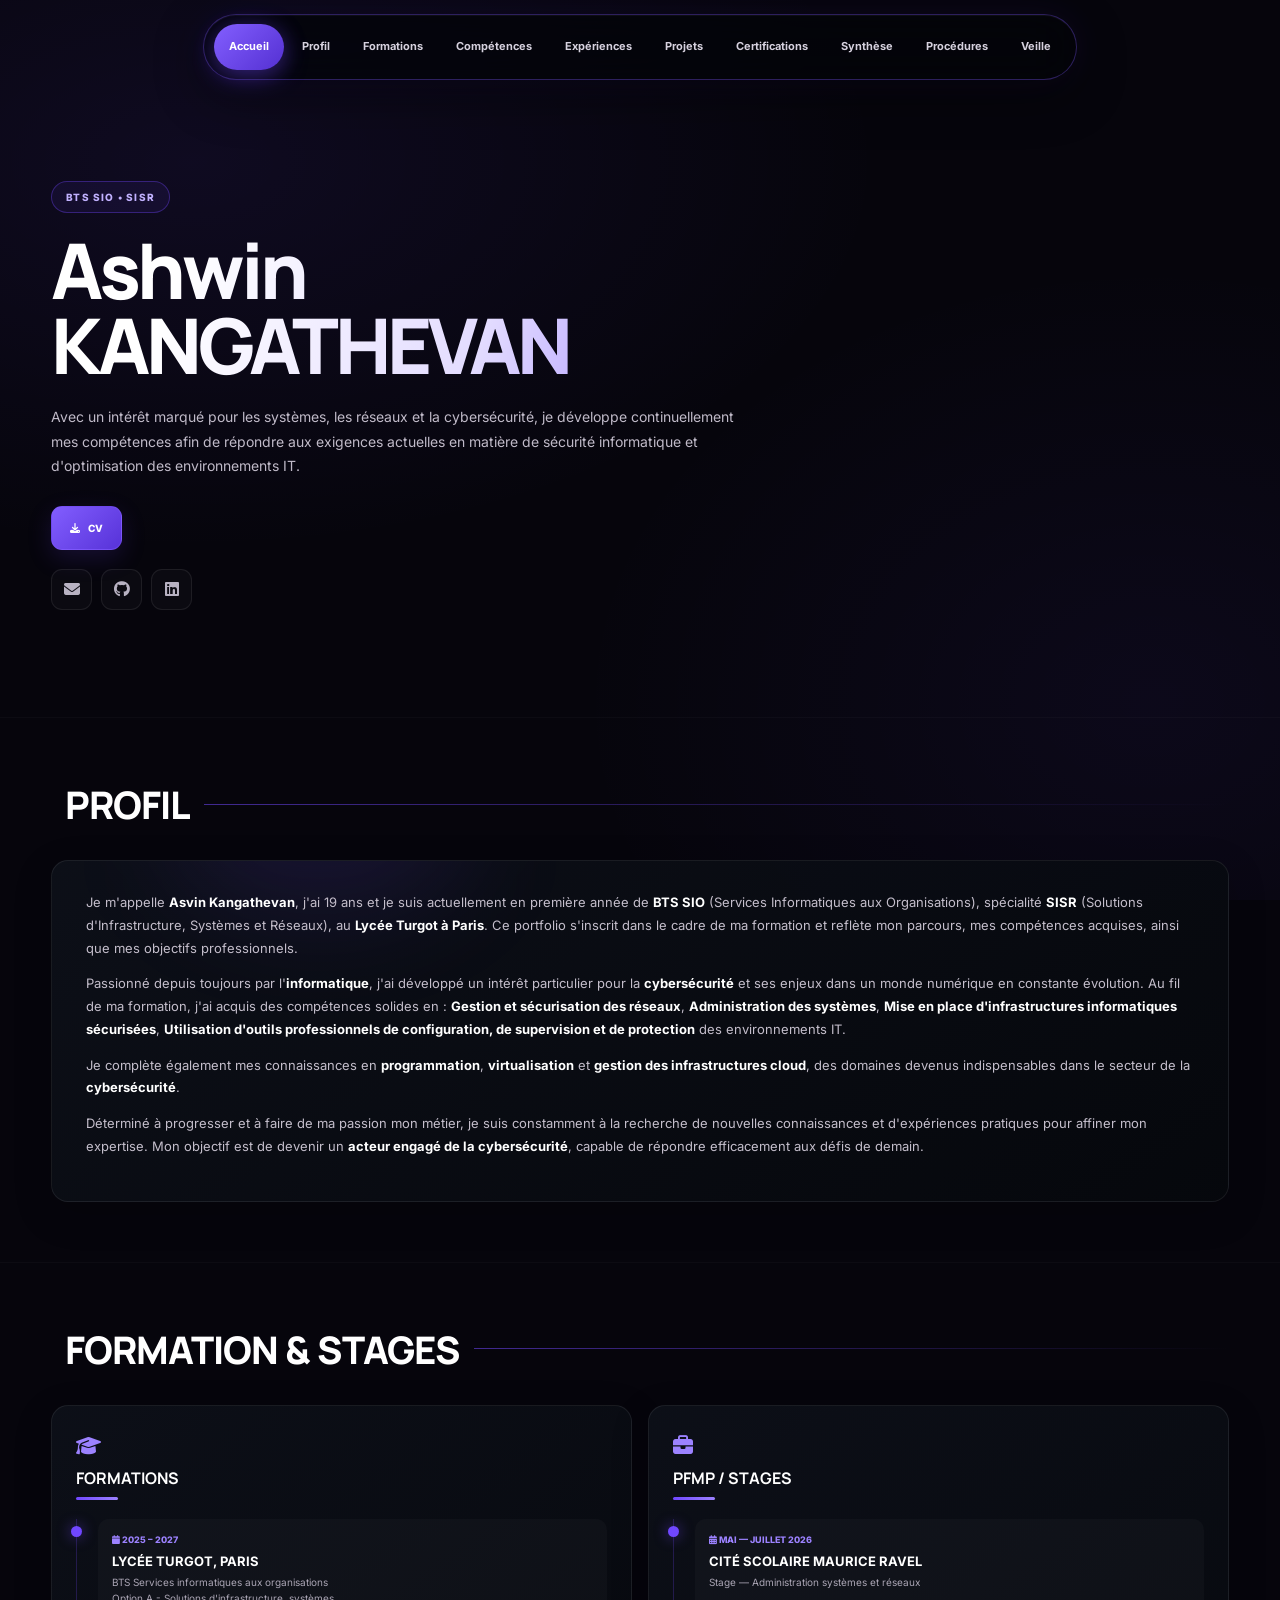
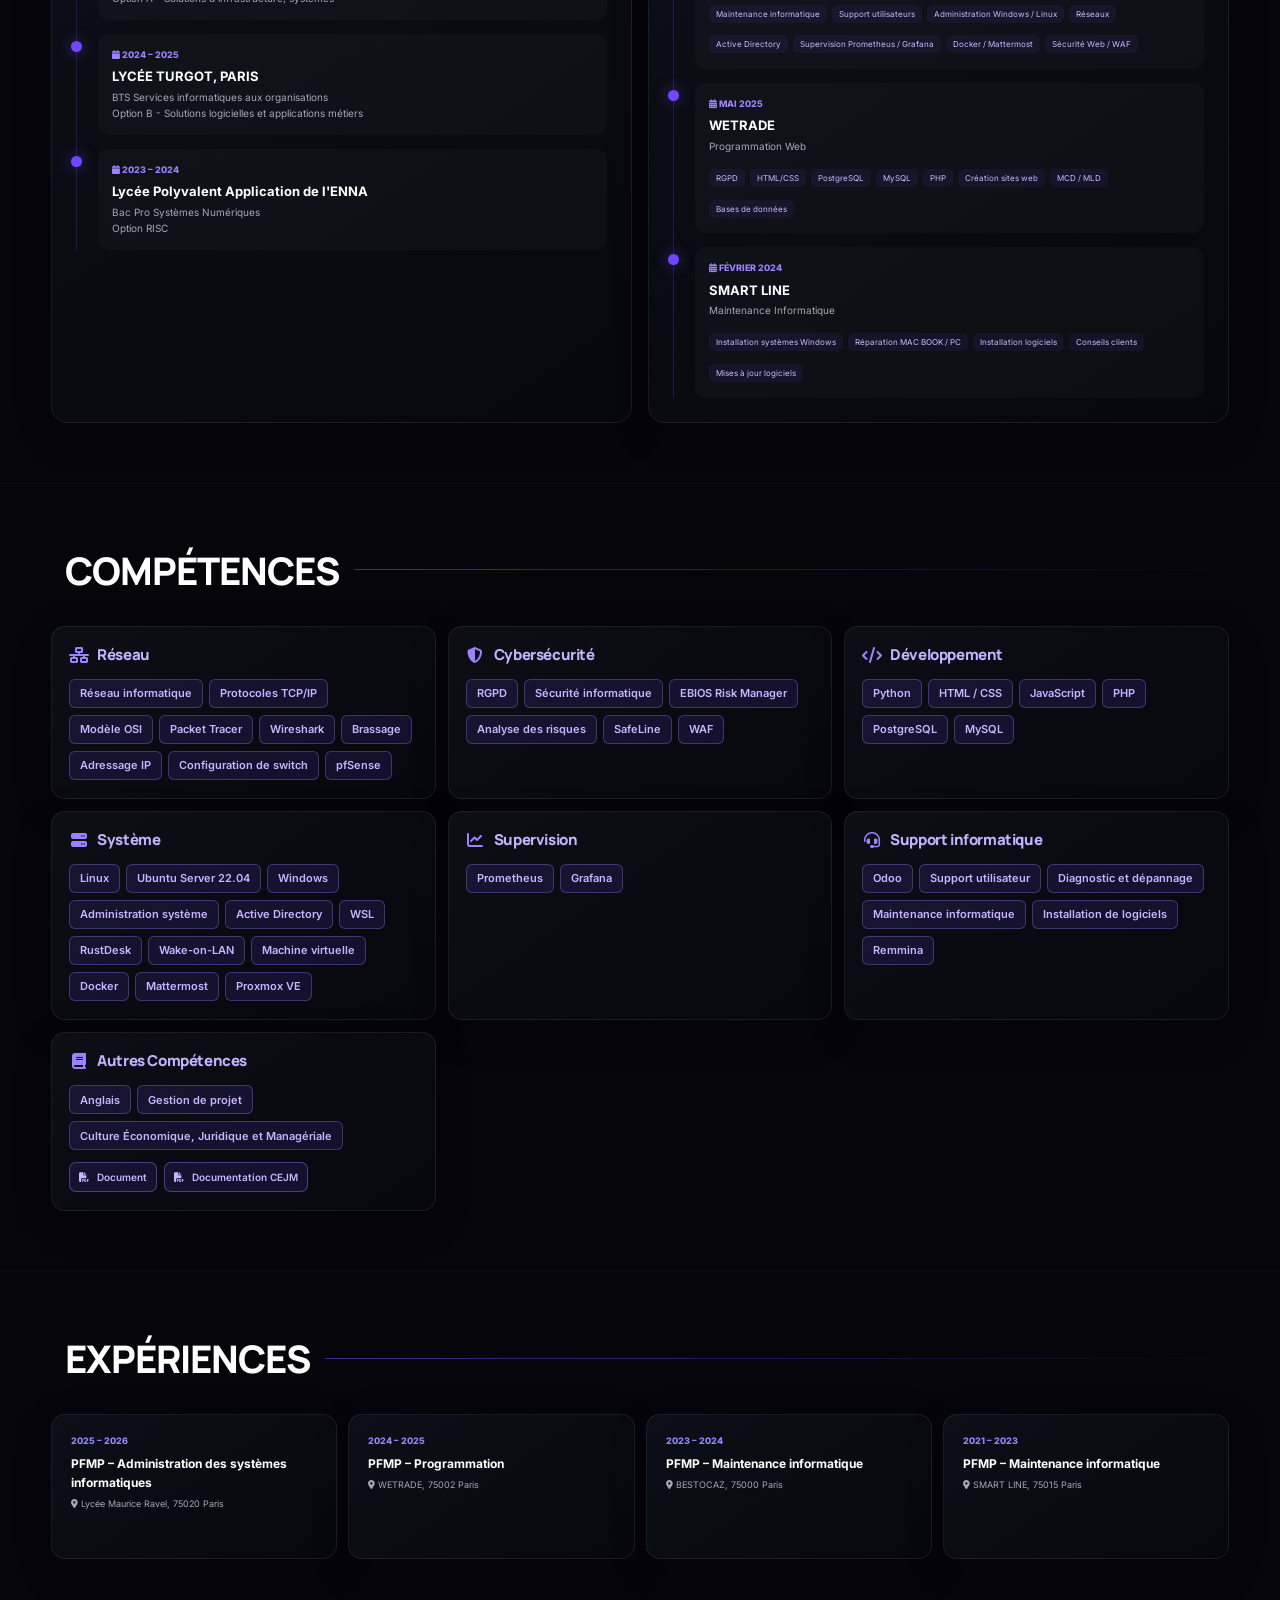
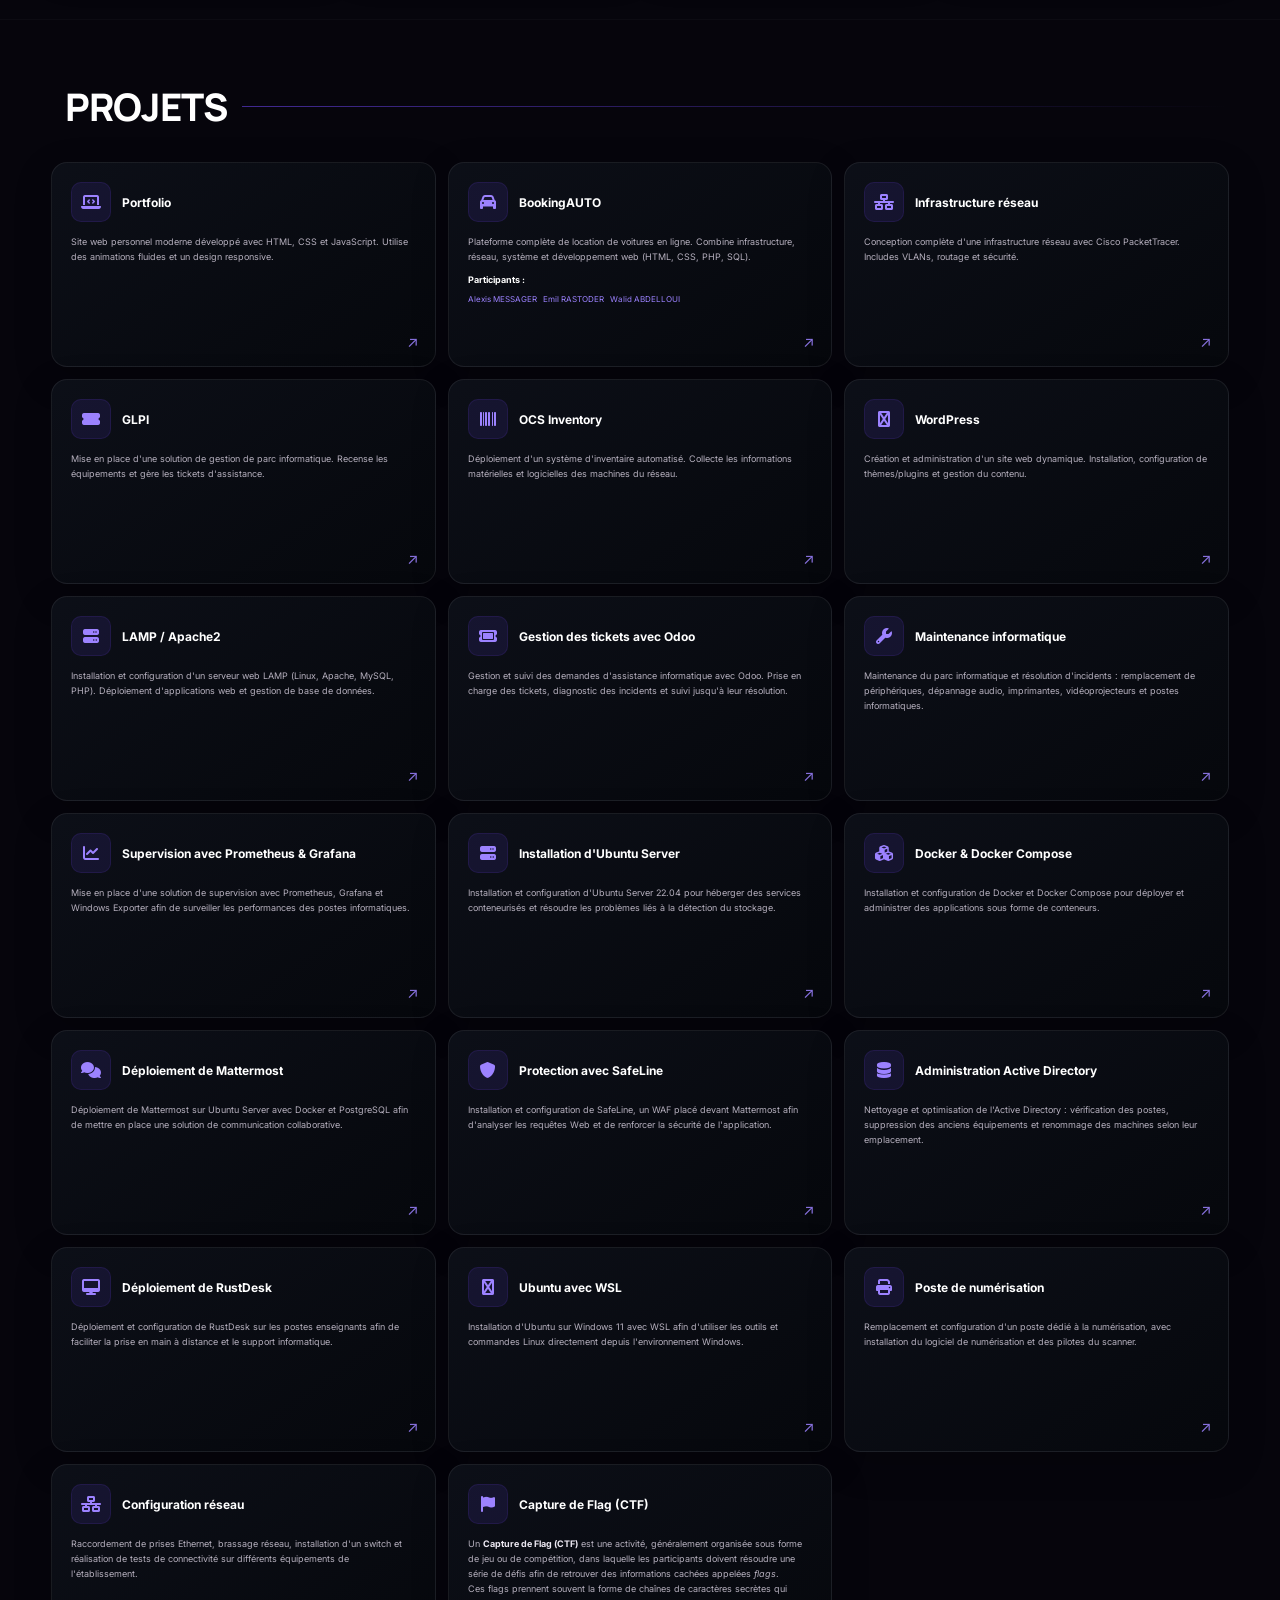
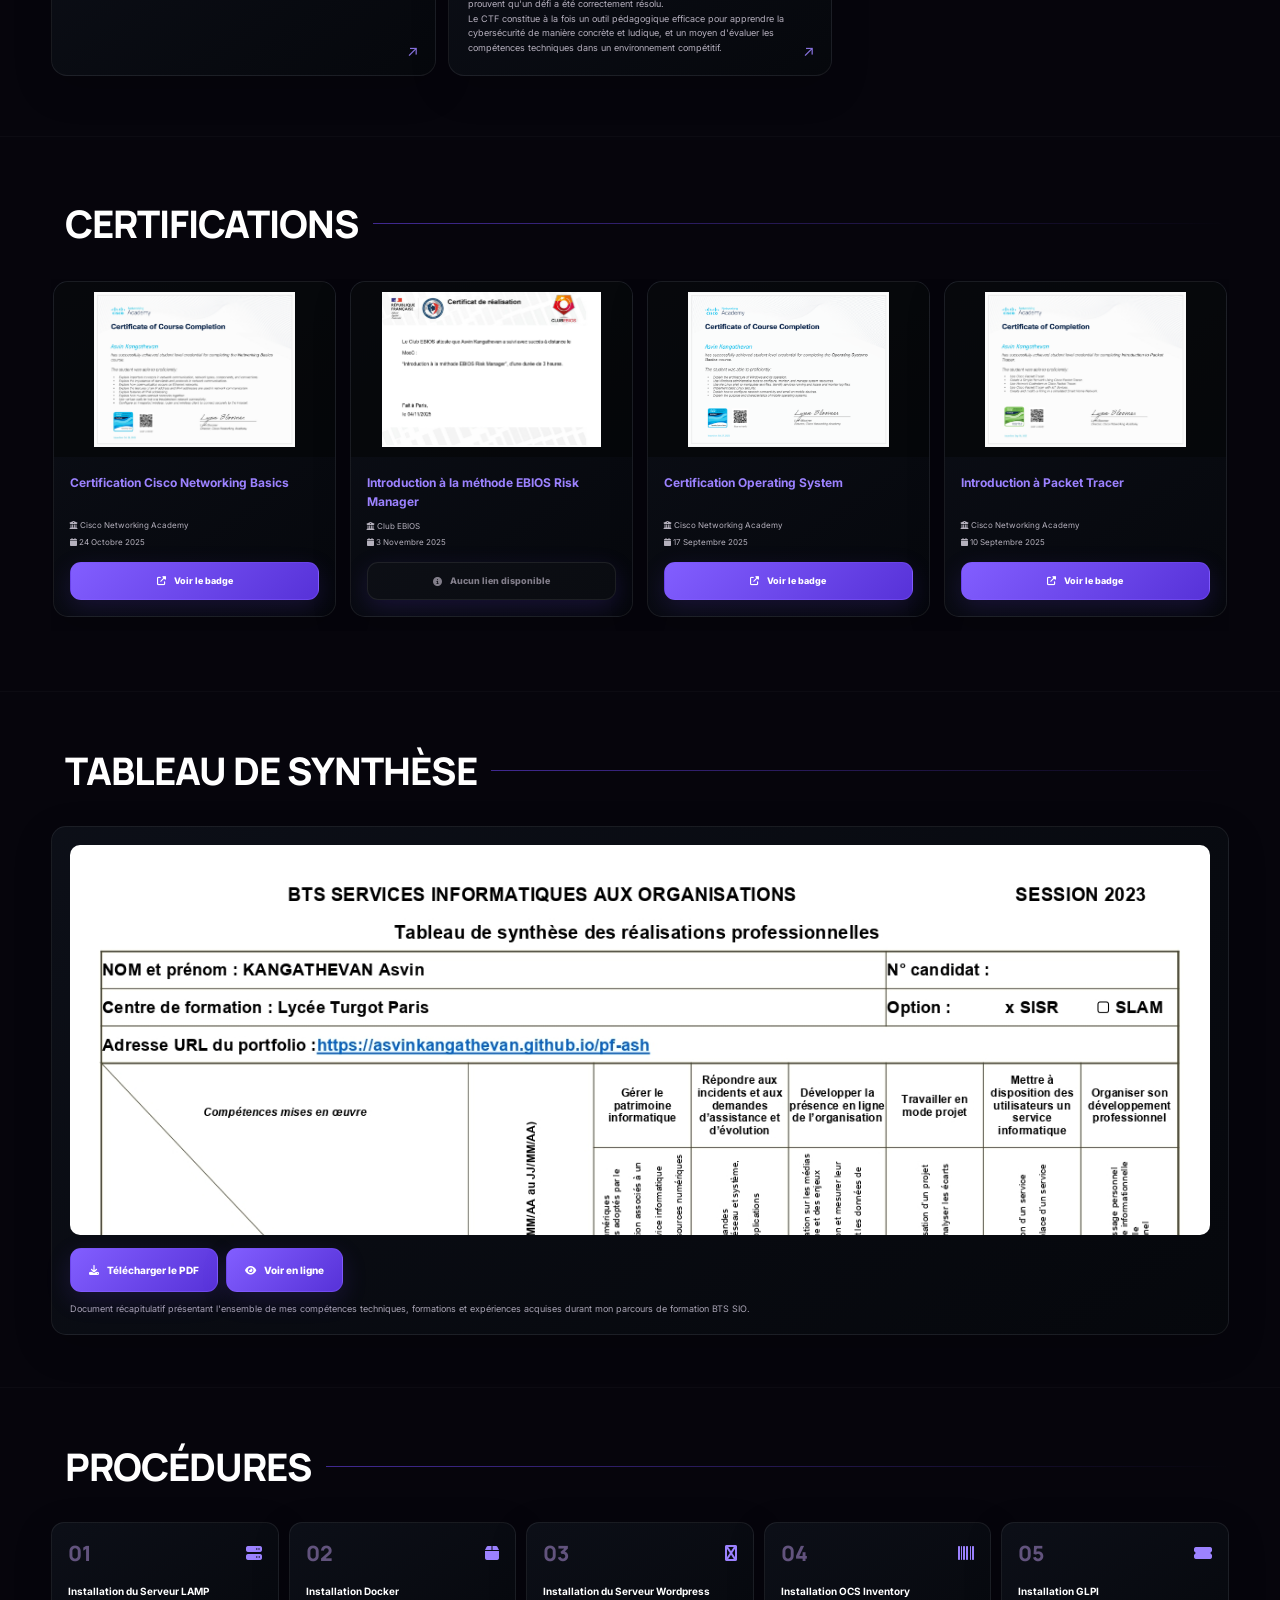
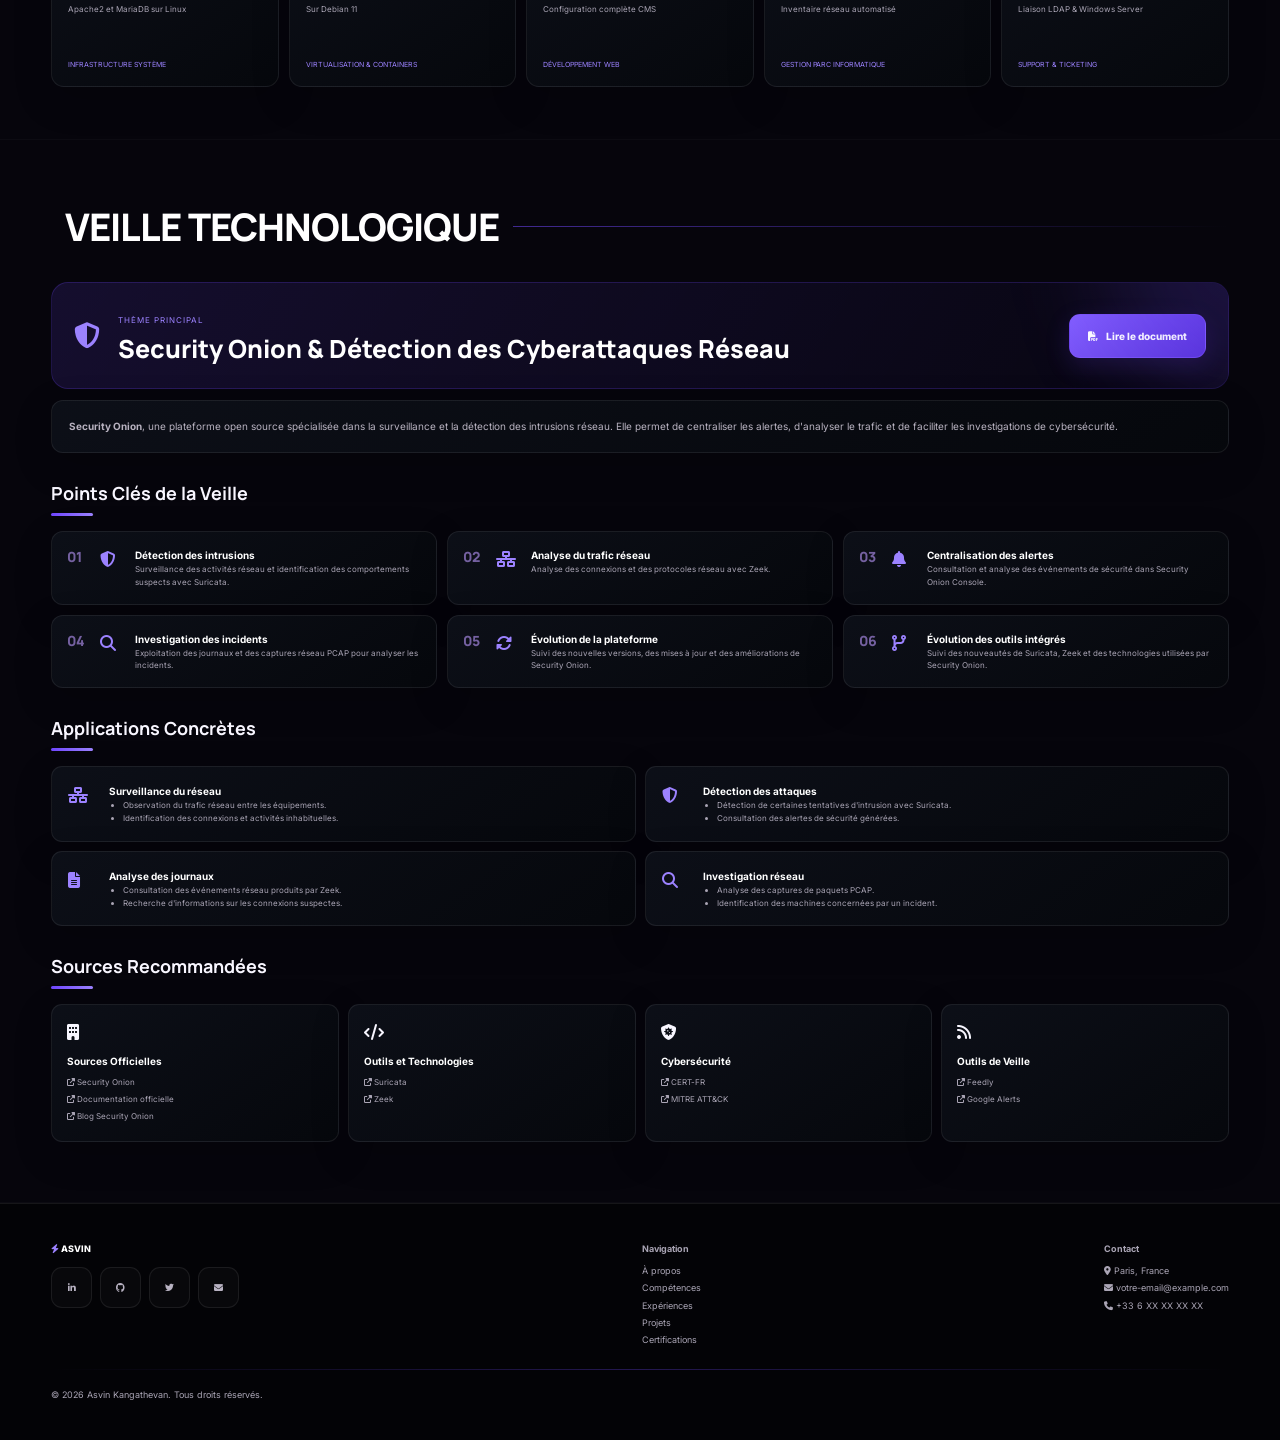
==== index.html @ 8ed003a8 "Add files via upload" ====
<!DOCTYPE html>
<html lang="fr">
<head>
<meta charset="utf-8"/>
<meta content="IE=edge" http-equiv="X-UA-Compatible"/>
<meta content="width=device-width, initial-scale=1.0" name="viewport"/>
<title>Asvin KANGATHEVAN</title>
<link href="image/3d-ball-blue-free-png.png" rel="icon"/>
<link href="css/styless.css" rel="stylesheet"/>
<link class="stylesheet" href="https://cdnjs.cloudflare.com/ajax/libs/font-awesome/6.4.0/css/all.min.css" rel="stylesheet"/>
</head>
<body>
<header class="header-area">
<div class="header">
<nav class="navbar-modern">
<ul class="navbar-list">
<li><a class="nav-link active" href="#home">Accueil</a></li>
<li><a class="nav-link" href="#about">Profil</a></li>
<li><a class="nav-link" href="#education">Formations</a></li>
<li><a class="nav-link" href="#competences">Compétences</a></li>
<li><a class="nav-link" href="#experiences">Expériences</a></li>
<li><a class="nav-link" href="#pro">Projets</a></li>
<li><a class="nav-link" href="#certi">Certifications</a></li>
<li><a class="nav-link" href="#tb">Synthèse</a></li>
<li><a class="nav-link" href="#procedure">Procédures</a></li>
<li><a class="nav-link" href="#veille">Veille</a></li>
</ul>
</nav>
<div class="menu_icon mobile-menu">
<i class="fa fa-bars"></i>
</div>
</div>
</header>
<!-- SECTION HERO -->
<section class="hero-section" id="home">
<div class="container">
<div class="hero-content">
<div class="profile-text">
<h1>Ashwin KANGATHEVAN</h1>
<p>

                        Avec un intérêt marqué pour les systèmes, les réseaux et la cybersécurité, 

                        je développe continuellement mes compétences afin de répondre aux exigences 

                        actuelles en matière de sécurité informatique et d'optimisation des environnements IT.

                    </p>
<div class="btn-group">
<a class="btn active" href="cv/AK-CV26.pdf">
<i class="fa-solid fa-download"></i> CV

                        </a>
</div>
<div class="social">
<a href="mailto:asvinkangathevan@gmail.com">
<i class="fa fa-envelope"></i>
</a>
<a href="https://asvinkangathevan.github.io">
<i class="fa-brands fa-github"></i>
</a>
<a href="#">
<i class="fa-brands fa-linkedin"></i>
</a>
</div>
</div>
</div>
</div>
</section>
<!-------------------------- About Section -------------------------->
<section class="about-area" id="about">
<div class="container">
<div class="section-title">
<h2>PROFIL</h2>
<div class="title-line"></div>
</div>
<div class="about-content">
<!-- Présentation -->
<p>

    Je m'appelle <strong>Asvin Kangathevan</strong>, j'ai 19 ans et je suis actuellement 

    en première année de <strong>BTS SIO</strong> (Services Informatiques aux Organisations), 

    spécialité <strong>SISR</strong> (Solutions d'Infrastructure, Systèmes et Réseaux), 

    au <strong>Lycée Turgot à Paris</strong>. Ce portfolio s'inscrit dans le cadre de ma formation 

    et reflète mon parcours, mes compétences acquises, ainsi que mes objectifs professionnels.

</p>
<p>

    Passionné depuis toujours par l'<strong>informatique</strong>, j'ai développé un intérêt 

    particulier pour la <strong>cybersécurité</strong> et ses enjeux dans un monde numérique 

    en constante évolution. Au fil de ma formation, j'ai acquis des compétences solides en : 

    <strong>Gestion et sécurisation des réseaux</strong>, <strong>Administration des systèmes</strong>, 

    <strong>Mise en place d'infrastructures informatiques sécurisées</strong>, 

    <strong>Utilisation d'outils professionnels de configuration, de supervision et de protection</strong> 

    des environnements IT.

</p>
<p>

    Je complète également mes connaissances en <strong>programmation</strong>, 

    <strong>virtualisation</strong> et <strong>gestion des infrastructures cloud</strong>, 

    des domaines devenus indispensables dans le secteur de la <strong>cybersécurité</strong>.

</p>
<p>

    Déterminé à progresser et à faire de ma passion mon métier, je suis constamment 

    à la recherche de nouvelles connaissances et d'expériences pratiques pour affiner mon expertise. 

    Mon objectif est de devenir un <strong>acteur engagé de la cybersécurité</strong>, 

    capable de répondre efficacement aux défis de demain.

</p>
</div>
</div>
</section>
<!-------------- Education & Internship -------------->
<section class="education-content" id="education">
<div class="container">
<div class="section-title">
<h2>FORMATION &amp; STAGES</h2>
<div class="title-line"></div>
</div>
<div class="education-grid">
<div class="education-column animate-on-scroll">
<div class="column-header">
<div class="column-icon"><i class="fa fa-graduation-cap"></i></div>
<h3 class="column-title">FORMATIONS</h3>
<div class="column-line"></div>
</div>
<div class="timeline-vertical">
<!-- Formation 1 -->
<div class="timeline-entry">
<div class="entry-marker"></div>
<div class="entry-content">
<div class="year-badge"><i class="fa fa-calendar"></i> 2025 – 2027</div>
<h4 class="school-name">LYCÉE TURGOT, PARIS</h4>
<p class="degree-name">BTS Services informatiques aux organisations<br/>Option A - Solutions d'infrastructure, systèmes</p>
</div>
</div>
<!-- Formation 2 -->
<div class="timeline-entry">
<div class="entry-marker"></div>
<div class="entry-content">
<div class="year-badge"><i class="fa fa-calendar"></i> 2024 – 2025</div>
<h4 class="school-name">LYCÉE TURGOT, PARIS</h4>
<p class="degree-name">BTS Services informatiques aux organisations<br/>Option B - Solutions logicielles et applications métiers</p>
</div>
</div>
<!-- Formation 3 -->
<div class="timeline-entry">
<div class="entry-marker"></div>
<div class="entry-content">
<div class="year-badge"><i class="fa fa-calendar"></i> 2023 – 2024</div>
<h4 class="school-name">Lycée Polyvalent Application de l'ENNA</h4>
<p class="degree-name">Bac Pro Systèmes Numériques<br/>Option RISC</p>
</div>
</div>
</div>
</div>
<!-- COLONNE DROITE : PFMP -->
<div class="education-column animate-on-scroll">
<div class="column-header">
<div class="column-icon"><i class="fa fa-briefcase"></i></div>
<h3 class="column-title">PFMP / STAGES</h3>
<div class="column-line"></div>
</div>
<div class="timeline-vertical">
<div class="timeline-entry">
<div class="entry-marker"></div>
<div class="entry-content">
<div class="year-badge">
<i class="fa fa-calendar-alt"></i> MAI — JUILLET 2026

        </div>
<h4 class="school-name">CITÉ SCOLAIRE MAURICE RAVEL</h4>
<p class="degree-name">Stage — Administration systèmes et réseaux</p>
<ul class="skills-tags">
<li><span>Maintenance informatique</span></li>
<li><span>Support utilisateurs</span></li>
<li><span>Administration Windows / Linux</span></li>
<li><span>Réseaux</span></li>
<li><span>Active Directory</span></li>
<li><span>Supervision Prometheus / Grafana</span></li>
<li><span>Docker / Mattermost</span></li>
<li><span>Sécurité Web / WAF</span></li>
</ul>
</div>
</div>
<!-- Stage 1 -->
<div class="timeline-entry">
<div class="entry-marker"></div>
<div class="entry-content">
<div class="year-badge"><i class="fa fa-calendar-alt"></i> MAI 2025</div>
<h4 class="school-name">WETRADE</h4>
<p class="degree-name">Programmation Web</p>
<ul class="skills-tags">
<li><span>RGPD</span></li>
<li><span>HTML/CSS</span></li>
<li><span>PostgreSQL</span></li>
<li><span>MySQL</span></li>
<li><span>PHP</span></li>
<li><span>Création sites web</span></li>
<li><span>MCD / MLD</span></li>
<li><span>Bases de données</span></li>
</ul>
</div>
</div>
<!-- Stage 2 -->
<div class="timeline-entry">
<div class="entry-marker"></div>
<div class="entry-content">
<div class="year-badge"><i class="fa fa-calendar-alt"></i> FÉVRIER 2024</div>
<h4 class="school-name">SMART LINE</h4>
<p class="degree-name">Maintenance Informatique</p>
<ul class="skills-tags">
<li><span>Installation systèmes Windows</span></li>
<li><span>Réparation MAC BOOK / PC</span></li>
<li><span>Installation logiciels</span></li>
<li><span>Conseils clients</span></li>
<li><span>Mises à jour logiciels</span></li>
</ul>
</div>
</div>
</div>
</div>
</div>
</div>
</section>
<!-------------------------- Compétences Section -------------------------->
<section class="competences-area" id="competences"><div class="container"><div class="section-title"><h2>COMPÉTENCES</h2><div class="title-line"></div></div><div class="competences-grid"><article class="competence-card"><h3 class="competence-card-title"><i aria-hidden="true" class="fa fa-network-wired"></i> Réseau</h3><div class="competence-tags"><span class="competence-tag">Réseau informatique</span><span class="competence-tag">Protocoles TCP/IP</span><span class="competence-tag">Modèle OSI</span><span class="competence-tag">Packet Tracer</span><span class="competence-tag">Wireshark</span><span class="competence-tag">Brassage</span><span class="competence-tag">Adressage IP</span><span class="competence-tag">Configuration de switch</span><span class="competence-tag">pfSense</span></div></article><article class="competence-card"><h3 class="competence-card-title"><i aria-hidden="true" class="fa fa-shield-alt"></i> Cybersécurité</h3><div class="competence-tags"><span class="competence-tag">RGPD</span><span class="competence-tag">Sécurité informatique</span><span class="competence-tag">EBIOS Risk Manager</span><span class="competence-tag">Analyse des risques</span><span class="competence-tag">SafeLine</span><span class="competence-tag">WAF</span></div></article><article class="competence-card"><h3 class="competence-card-title"><i aria-hidden="true" class="fa fa-code"></i> Développement</h3><div class="competence-tags"><span class="competence-tag">Python</span><span class="competence-tag">HTML / CSS</span><span class="competence-tag">JavaScript</span><span class="competence-tag">PHP</span><span class="competence-tag">PostgreSQL</span><span class="competence-tag">MySQL</span></div></article><article class="competence-card"><h3 class="competence-card-title"><i aria-hidden="true" class="fa fa-server"></i> Système</h3><div class="competence-tags"><span class="competence-tag">Linux</span><span class="competence-tag">Ubuntu Server 22.04</span><span class="competence-tag">Windows</span><span class="competence-tag">Administration système</span><span class="competence-tag">Active Directory</span><span class="competence-tag">WSL</span><span class="competence-tag">RustDesk</span><span class="competence-tag">Wake-on-LAN</span><span class="competence-tag">Machine virtuelle</span><span class="competence-tag">Docker</span><span class="competence-tag">Mattermost</span><span class="competence-tag">Proxmox VE</span></div></article><article class="competence-card"><h3 class="competence-card-title"><i aria-hidden="true" class="fa fa-chart-line"></i> Supervision</h3><div class="competence-tags"><span class="competence-tag">Prometheus</span><span class="competence-tag">Grafana</span></div></article><article class="competence-card"><h3 class="competence-card-title"><i aria-hidden="true" class="fa fa-headset"></i> Support informatique</h3><div class="competence-tags"><span class="competence-tag">Odoo</span><span class="competence-tag">Support utilisateur</span><span class="competence-tag">Diagnostic et dépannage</span><span class="competence-tag">Maintenance informatique</span><span class="competence-tag">Installation de logiciels</span><span class="competence-tag">Remmina</span></div></article><article class="competence-card"><h3 class="competence-card-title"><i aria-hidden="true" class="fa fa-book"></i> Autres Compétences</h3><div class="competence-tags"><span class="competence-tag">Anglais</span><span class="competence-tag">Gestion de projet</span><span class="competence-tag">Culture Économique, Juridique et Managériale</span></div><div class="competence-documents"><a class="competence-doc-link" href="tds/CDC V1.pdf" rel="noopener noreferrer" target="_blank"><i aria-hidden="true" class="fa-solid fa-file-pdf"></i> Document</a><a class="competence-doc-link" href="tds/Design sans titre.pdf.pdf" rel="noopener noreferrer" target="_blank"><i aria-hidden="true" class="fa-solid fa-file-pdf"></i> Documentation CEJM</a></div></article></div></div></section>
<!-------------------------- Expériences Section -------------------------->
<section class="experiences-area" id="experiences">
<div class="container">
<div class="section-title">
<h2>EXPÉRIENCES</h2>
<div class="title-line"></div>
</div>
<div class="timeline-wrapper">
<!-- Expérience 1 -->
<div class="timeline-entry animate-on-scroll">
<div class="timeline-dot">
<i class="fa fa-desktop"></i>
</div>
<div class="timeline-card">
<div class="timeline-year">2025 – 2026</div>
<h3 class="timeline-role">PFMP – Administration des systèmes informatiques</h3>
<p class="timeline-place"><i class="fa fa-map-marker-alt"></i> Lycée Maurice Ravel, 75020 Paris</p>
</div>
</div>
<!-- Expérience 2 -->
<div class="timeline-entry animate-on-scroll">
<div class="timeline-dot">
<i class="fa fa-code"></i>
</div>
<div class="timeline-card">
<div class="timeline-year">2024 – 2025</div>
<h3 class="timeline-role">PFMP – Programmation</h3>
<p class="timeline-place"><i class="fa fa-map-marker-alt"></i> WETRADE, 75002 Paris</p>
</div>
</div>
<!-- Expérience 3 -->
<div class="timeline-entry animate-on-scroll">
<div class="timeline-dot">
<i class="fa fa-wrench"></i>
</div>
<div class="timeline-card">
<div class="timeline-year">2023 – 2024</div>
<h3 class="timeline-role">PFMP – Maintenance informatique</h3>
<p class="timeline-place"><i class="fa fa-map-marker-alt"></i> BESTOCAZ, 75000 Paris</p>
</div>
</div>
<!-- Expérience 4 -->
<div class="timeline-entry animate-on-scroll">
<div class="timeline-dot">
<i class="fa fa-tools"></i>
</div>
<div class="timeline-card">
<div class="timeline-year">2021 – 2023</div>
<h3 class="timeline-role">PFMP – Maintenance informatique</h3>
<p class="timeline-place"><i class="fa fa-map-marker-alt"></i> SMART LINE, 75015 Paris</p>
</div>
</div>
</div>
</div>
</section>
<!-------------------------- Projets Section -------------------------->
<section class="projects-area" id="pro">
<div class="container">
<div class="section-title">
<h2>PROJETS</h2>
<div class="title-line"></div>
</div>
<div class="projects-grid">
<!-- Projet 1 -->
<div class="project-card animate-on-scroll">
<div class="project-header">
<div class="project-icon"><i class="fa fa-laptop-code"></i></div>
<h3>Portfolio</h3>
</div>
<div class="project-description">
<p>Site web personnel moderne développé avec HTML, CSS et JavaScript. Utilise des animations fluides et un design responsive.</p>
</div>
</div>
<!-- Projet 2 -->
<div class="project-card animate-on-scroll">
<div class="project-header">
<div class="project-icon"><i class="fa fa-car"></i></div>
<h3>BookingAUTO</h3>
</div>
<div class="project-description">
<p>Plateforme complète de location de voitures en ligne. Combine infrastructure, réseau, système et développement web (HTML, CSS, PHP, SQL).</p>
<div class="team-section">
<p class="team-label">Participants :</p>
<div class="team-members">
<a class="team-member" href="https://alexis-110.github.io/E-portfolio/">Alexis MESSAGER</a>
<a class="team-member" href="https://emilrastoder.github.io/emilportfolio">Emil RASTODER</a>
<a class="team-member" href="https://comptererroll8-maker.github.io/e-portfolio/">Walid ABDELLOUI</a>
</div>
</div>
</div>
</div>
<!-- Projet 3 -->
<div class="project-card animate-on-scroll">
<div class="project-header">
<div class="project-icon"><i class="fa fa-network-wired"></i></div>
<h3>Infrastructure réseau</h3>
</div>
<div class="project-description">
<p>Conception complète d'une infrastructure réseau avec Cisco PacketTracer. Includes VLANs, routage et sécurité.</p>
</div>
</div>
<!-- Projet 4 -->
<div class="project-card animate-on-scroll">
<div class="project-header">
<div class="project-icon"><i class="fa fa-ticket-alt"></i></div>
<h3>GLPI</h3>
</div>
<div class="project-description">
<p>Mise en place d'une solution de gestion de parc informatique. Recense les équipements et gère les tickets d'assistance.</p>
</div>
</div>
<!-- Projet 5 -->
<div class="project-card animate-on-scroll">
<div class="project-header">
<div class="project-icon"><i class="fa fa-barcode"></i></div>
<h3>OCS Inventory</h3>
</div>
<div class="project-description">
<p>Déploiement d'un système d'inventaire automatisé. Collecte les informations matérielles et logicielles des machines du réseau.</p>
</div>
</div>
<!-- Projet 6 -->
<div class="project-card animate-on-scroll">
<div class="project-header">
<div class="project-icon"><i class="fa fa-wordpress"></i></div>
<h3>WordPress</h3>
</div>
<div class="project-description">
<p>Création et administration d'un site web dynamique. Installation, configuration de thèmes/plugins et gestion du contenu.</p>
</div>
</div>
<!-- Projet 7 -->
<div class="project-card animate-on-scroll">
<div class="project-header">
<div class="project-icon"><i class="fa fa-server"></i></div>
<h3>LAMP / Apache2</h3>
</div>
<div class="project-description">
<p>Installation et configuration d'un serveur web LAMP (Linux, Apache, MySQL, PHP). Déploiement d'applications web et gestion de base de données.</p>
</div>
</div>
<div class="project-card animate-on-scroll">
<div class="project-header">
<div class="project-icon"><i class="fa fa-ticket"></i></div>
<h3>Gestion des tickets avec Odoo</h3>
</div>
<div class="project-description">
<p>Gestion et suivi des demandes d'assistance informatique avec Odoo. Prise en charge des tickets, diagnostic des incidents et suivi jusqu'à leur résolution.</p>
</div>
</div>
<div class="project-card animate-on-scroll">
<div class="project-header">
<div class="project-icon"><i class="fa fa-wrench"></i></div>
<h3>Maintenance informatique</h3>
</div>
<div class="project-description">
<p>Maintenance du parc informatique et résolution d'incidents : remplacement de périphériques, dépannage audio, imprimantes, vidéoprojecteurs et postes informatiques.</p>
</div>
</div>
<div class="project-card animate-on-scroll">
<div class="project-header">
<div class="project-icon"><i class="fa fa-line-chart"></i></div>
<h3>Supervision avec Prometheus &amp; Grafana</h3>
</div>
<div class="project-description">
<p>Mise en place d'une solution de supervision avec Prometheus, Grafana et Windows Exporter afin de surveiller les performances des postes informatiques.</p>
</div>
</div>
<div class="project-card animate-on-scroll">
<div class="project-header">
<div class="project-icon"><i class="fa fa-server"></i></div>
<h3>Installation d'Ubuntu Server</h3>
</div>
<div class="project-description">
<p>Installation et configuration d'Ubuntu Server 22.04 pour héberger des services conteneurisés et résoudre les problèmes liés à la détection du stockage.</p>
</div>
</div>
<div class="project-card animate-on-scroll">
<div class="project-header">
<div class="project-icon"><i class="fa fa-cubes"></i></div>
<h3>Docker &amp; Docker Compose</h3>
</div>
<div class="project-description">
<p>Installation et configuration de Docker et Docker Compose pour déployer et administrer des applications sous forme de conteneurs.</p>
</div>
</div>
<div class="project-card animate-on-scroll">
<div class="project-header">
<div class="project-icon"><i class="fa fa-comments"></i></div>
<h3>Déploiement de Mattermost</h3>
</div>
<div class="project-description">
<p>Déploiement de Mattermost sur Ubuntu Server avec Docker et PostgreSQL afin de mettre en place une solution de communication collaborative.</p>
</div>
</div>
<div class="project-card animate-on-scroll">
<div class="project-header">
<div class="project-icon"><i class="fa fa-shield"></i></div>
<h3>Protection avec SafeLine</h3>
</div>
<div class="project-description">
<p>Installation et configuration de SafeLine, un WAF placé devant Mattermost afin d'analyser les requêtes Web et de renforcer la sécurité de l'application.</p>
</div>
</div>
<div class="project-card animate-on-scroll">
<div class="project-header">
<div class="project-icon"><i class="fa fa-database"></i></div>
<h3>Administration Active Directory</h3>
</div>
<div class="project-description">
<p>Nettoyage et optimisation de l'Active Directory : vérification des postes, suppression des anciens équipements et renommage des machines selon leur emplacement.</p>
</div>
</div>
<div class="project-card animate-on-scroll">
<div class="project-header">
<div class="project-icon"><i class="fa fa-desktop"></i></div>
<h3>Déploiement de RustDesk</h3>
</div>
<div class="project-description">
<p>Déploiement et configuration de RustDesk sur les postes enseignants afin de faciliter la prise en main à distance et le support informatique.</p>
</div>
</div>
<div class="project-card animate-on-scroll">
<div class="project-header">
<div class="project-icon"><i class="fa fa-linux"></i></div>
<h3>Ubuntu avec WSL</h3>
</div>
<div class="project-description">
<p>Installation d'Ubuntu sur Windows 11 avec WSL afin d'utiliser les outils et commandes Linux directement depuis l'environnement Windows.</p>
</div>
</div>
<div class="project-card animate-on-scroll">
<div class="project-header">
<div class="project-icon"><i class="fa fa-print"></i></div>
<h3>Poste de numérisation</h3>
</div>
<div class="project-description">
<p>Remplacement et configuration d'un poste dédié à la numérisation, avec installation du logiciel de numérisation et des pilotes du scanner.</p>
</div>
</div>
<div class="project-card animate-on-scroll">
<div class="project-header">
<div class="project-icon"><i class="fa fa-network-wired"></i></div>
<h3>Configuration réseau</h3>
</div>
<div class="project-description">
<p>Raccordement de prises Ethernet, brassage réseau, installation d'un switch et réalisation de tests de connectivité sur différents équipements de l'établissement.</p>
</div>
</div>
<div class="project-card animate-on-scroll project-wide">
<div class="project-header">
<div class="project-icon"><i class="fa fa-flag"></i></div>
<h3>Capture de Flag (CTF)</h3>
</div>
<div class="project-description">
<p>Un <strong>Capture de Flag (CTF)</strong> est une activité, généralement organisée sous forme de jeu ou de compétition, dans laquelle les participants doivent résoudre une série de défis afin de retrouver des informations cachées appelées <em>flags</em>.</p>
<p>Ces flags prennent souvent la forme de chaînes de caractères secrètes qui prouvent qu'un défi a été correctement résolu.</p>
<p>Le CTF constitue à la fois un outil pédagogique efficace pour apprendre la cybersécurité de manière concrète et ludique, et un moyen d'évaluer les compétences techniques dans un environnement compétitif.</p>
</div>
</div>
</div>
</div>
</section>
<!------------------------------- Certifications -------------------------------->
<section class="certifications-area" id="certi">
<div class="container">
<div class="section-title">
<h2>CERTIFICATIONS</h2>
<div class="title-line"></div>
</div>
<div class="certifications-grid">
<!-- Certification 1 -->
<div class="certification-card animate-on-scroll">
<div class="cert-image-container">
<img alt="Cisco Networking Basics" draggable="false" src="certificat/NetworkingBasics.jpg"/>
</div>
<div class="cert-content">
<h3>Certification Cisco Networking Basics</h3>
<div class="cert-meta">
<span class="cert-org"><i class="fa fa-university"></i> Cisco Networking Academy</span>
<span class="cert-date"><i class="fa fa-calendar"></i> 24 Octobre 2025</span>
</div>
<a class="cert-link" href="https://www.credly.com/badges/2d30e4b7-45bf-40cf-8dcd-52293a2f62a0" target="_blank">
<i class="fa fa-external-link-alt"></i> Voir le badge

                    </a>
</div>
</div>
<!-- Certification 2 -->
<div class="certification-card animate-on-scroll">
<div class="cert-image-container">
<img alt="EBIOS Risk Manager" draggable="false" src="certificat/Certificat ebios.jpg"/>
</div>
<div class="cert-content">
<h3>Introduction à la méthode EBIOS Risk Manager</h3>
<div class="cert-meta">
<span class="cert-org"><i class="fa fa-university"></i> Club EBIOS</span>
<span class="cert-date"><i class="fa fa-calendar"></i> 3 Novembre 2025</span>
</div>
<a class="cert-link disabled" href="#">
<i class="fa fa-info-circle"></i> Aucun lien disponible

                    </a>
</div>
</div>
<!-- Certification 3 -->
<div class="certification-card animate-on-scroll">
<div class="cert-image-container">
<img alt="Operating Systems Basics" draggable="false" src="certificat/OperatingSystemsBasics.png"/>
</div>
<div class="cert-content">
<h3>Certification Operating System</h3>
<div class="cert-meta">
<span class="cert-org"><i class="fa fa-university"></i> Cisco Networking Academy</span>
<span class="cert-date"><i class="fa fa-calendar"></i> 17 Septembre 2025</span>
</div>
<a class="cert-link" href="https://www.credly.com/badges/afa89599-abcc-4779-ade2-730b2243b106" target="_blank">
<i class="fa fa-external-link-alt"></i> Voir le badge

                    </a>
</div>
</div>
<!-- Certification 4 -->
<div class="certification-card animate-on-scroll">
<div class="cert-image-container">
<img alt="Packet Tracer" draggable="false" src="certificat/packettracer.jpg"/>
</div>
<div class="cert-content">
<h3>Introduction à Packet Tracer</h3>
<div class="cert-meta">
<span class="cert-org"><i class="fa fa-university"></i> Cisco Networking Academy</span>
<span class="cert-date"><i class="fa fa-calendar"></i> 10 Septembre 2025</span>
</div>
<a class="cert-link" href="https://www.credly.com/badges/b307c170-36e5-4b93-b40d-b1026be06522" target="_blank">
<i class="fa fa-external-link-alt"></i> Voir le badge

                    </a>
</div>
</div>
</div>
</div>
</section>
<!-------------------------- Tableau de Synthèse -------------------------->
<section class="synthesis-area" id="tb">
<div class="container">
<div class="section-title">
<h2>TABLEAU DE SYNTHÈSE</h2>
<div class="title-line"></div>
</div>
<div class="synthesis-wrapper animate-on-scroll">
<!-- Cadre principal -->
<div class="synthesis-frame">
<div class="synthesis-image-container">
<img alt="Tableau de synthèse" draggable="false" src="tds/Tableau de synthèse 2026 ff_page-0001.jpg"/>
<div class="synthesis-overlay"></div>
</div>
<!-- Badge de téléchargement -->
<div class="synthesis-actions">
<a class="synthesis-download-btn" download="" href="tds/Tableau de synthèse 2026 f.pdf">
<i class="fa fa-download"></i>
<span>Télécharger le PDF</span>
</a>
<a class="synthesis-view-btn" href="tds/Tableau de synthèse 2026 f.pdf" target="_blank">
<i class="fa fa-eye"></i>
<span>Voir en ligne</span>
</a>
</div>
</div>
<!-- Légende descriptive -->
<div class="synthesis-caption">
<p>Document récapitulatif présentant l'ensemble de mes compétences techniques, formations et expériences acquises durant mon parcours de formation BTS SIO.</p>
</div>
</div>
</div>
</section>
<!-------------------------- Procédures Section -------------------------->
<section class="procedures-area" id="procedure">
<div class="container">
<div class="section-title">
<h2>PROCÉDURES</h2>
<div class="title-line"></div>
</div>
<div class="procedures-grid">
<!-- Procédure 1 -->
<a class="procedure-card animate-on-scroll" href="https://doc.ubuntu-fr.org/lamp" target="_blank">
<div class="procedure-header">
<div class="procedure-number">01</div>
<div class="procedure-icon"><i class="fa fa-server"></i></div>
</div>
<div class="procedure-content">
<h3>Installation du Serveur LAMP</h3>
<p>Apache2 et MariaDB sur Linux</p>
</div>
<div class="procedure-domain">Infrastructure Système</div>
</a>
<!-- Procédure 2 -->
<a class="procedure-card animate-on-scroll" href="https://www.it-connect.fr/installation-pas-a-pas-de-docker-sur-debian-11/" target="_blank">
<div class="procedure-header">
<div class="procedure-number">02</div>
<div class="procedure-icon"><i class="fa fa-box"></i></div>
</div>
<div class="procedure-content">
<h3>Installation Docker</h3>
<p>Sur Debian 11</p>
</div>
<div class="procedure-domain">Virtualisation &amp; Containers</div>
</a>
<!-- Procédure 3 -->
<a class="procedure-card animate-on-scroll" href="https://doc.ubuntu-fr.org/wordpress" target="_blank">
<div class="procedure-header">
<div class="procedure-number">03</div>
<div class="procedure-icon"><i class="fa fa-wordpress"></i></div>
</div>
<div class="procedure-content">
<h3>Installation du Serveur Wordpress</h3>
<p>Configuration complète CMS</p>
</div>
<div class="procedure-domain">Développement Web</div>
</a>
<!-- Procédure 4 -->
<a class="procedure-card animate-on-scroll" href="tds/documentation d'installation de ocs.pdf">
<div class="procedure-header">
<div class="procedure-number">04</div>
<div class="procedure-icon"><i class="fa fa-barcode"></i></div>
</div>
<div class="procedure-content">
<h3>Installation OCS Inventory</h3>
<p>Inventaire réseau automatisé</p>
</div>
<div class="procedure-domain">Gestion Parc Informatique</div>
</a>
<!-- Procédure 5 -->
<a class="procedure-card animate-on-scroll" href="tds/GLPI Procedure.pdf" target="_blank">
<div class="procedure-header">
<div class="procedure-number">05</div>
<div class="procedure-icon"><i class="fa fa-ticket-alt"></i></div>
</div>
<div class="procedure-content">
<h3>Installation GLPI</h3>
<p>Liaison LDAP &amp; Windows Server</p>
</div>
<div class="procedure-domain">Support &amp; Ticketing</div>
</a>
</div>
</div>
</section>



<!-- Section Veille Technologique : Security Onion -->
<section class="watch-area" id="veille">
    <div class="container">

        <!-- Titre -->
        <div class="section-title">
            <h2>VEILLE TECHNOLOGIQUE</h2>
            <div class="title-line"></div>
        </div>

        <!-- Thème principal -->
        <div class="theme-banner animate-on-scroll">
            <div class="theme-icon">
                <i class="fa fa-shield-alt"></i>
            </div>

            <div class="theme-content">
                <span class="theme-label">Thème Principal</span>
                <h1>Security Onion &amp; Détection des Cyberattaques Réseau</h1>
            </div>

            <a class="theme-btn"
               href="tds/Security Onion et détection des cyberattaques réseau.pdf"
               target="_blank"
               rel="noopener noreferrer">
                <i class="fa fa-file-pdf"></i>
                Lire le document
            </a>
        </div>

        <!-- Présentation courte -->
        <div class="theme-description animate-on-scroll">
            <p>
                <strong>Security Onion</strong>, une plateforme
                open source spécialisée dans la surveillance
                et la détection des intrusions réseau.
                Elle permet de centraliser les alertes,
                d'analyser le trafic et de faciliter
                les investigations de cybersécurité.
            </p>
        </div>

        <!-- Points clés -->
        <div class="key-points-grid">

            <div class="section-subtitle animate-on-scroll">
                <h3>Points Clés de la Veille</h3>
                <div class="subtitle-line"></div>
            </div>

            <div class="points-container">

                <div class="point-card animate-on-scroll">
                    <div class="point-number">01</div>
                    <div class="point-icon">
                        <i class="fa fa-shield-alt"></i>
                    </div>
                    <div class="point-content">
                        <h4>Détection des intrusions</h4>
                        <p>
                            Surveillance des activités réseau
                            et identification des comportements
                            suspects avec Suricata.
                        </p>
                    </div>
                </div>

                <div class="point-card animate-on-scroll">
                    <div class="point-number">02</div>
                    <div class="point-icon">
                        <i class="fa fa-network-wired"></i>
                    </div>
                    <div class="point-content">
                        <h4>Analyse du trafic réseau</h4>
                        <p>
                            Analyse des connexions et des
                            protocoles réseau avec Zeek.
                        </p>
                    </div>
                </div>

                <div class="point-card animate-on-scroll">
                    <div class="point-number">03</div>
                    <div class="point-icon">
                        <i class="fa fa-bell"></i>
                    </div>
                    <div class="point-content">
                        <h4>Centralisation des alertes</h4>
                        <p>
                            Consultation et analyse
                            des événements de sécurité
                            dans Security Onion Console.
                        </p>
                    </div>
                </div>

                <div class="point-card animate-on-scroll">
                    <div class="point-number">04</div>
                    <div class="point-icon">
                        <i class="fa fa-search"></i>
                    </div>
                    <div class="point-content">
                        <h4>Investigation des incidents</h4>
                        <p>
                            Exploitation des journaux
                            et des captures réseau PCAP
                            pour analyser les incidents.
                        </p>
                    </div>
                </div>

                <div class="point-card animate-on-scroll">
                    <div class="point-number">05</div>
                    <div class="point-icon">
                        <i class="fa fa-sync-alt"></i>
                    </div>
                    <div class="point-content">
                        <h4>Évolution de la plateforme</h4>
                        <p>
                            Suivi des nouvelles versions,
                            des mises à jour et des
                            améliorations de Security Onion.
                        </p>
                    </div>
                </div>

                <div class="point-card animate-on-scroll">
                    <div class="point-number">06</div>
                    <div class="point-icon">
                        <i class="fa fa-code-branch"></i>
                    </div>
                    <div class="point-content">
                        <h4>Évolution des outils intégrés</h4>
                        <p>
                            Suivi des nouveautés de Suricata,
                            Zeek et des technologies
                            utilisées par Security Onion.
                        </p>
                    </div>
                </div>

            </div>
        </div>

        <!-- Applications concrètes -->
        <div class="applications-area">

            <div class="section-subtitle animate-on-scroll">
                <h3>Applications Concrètes</h3>
                <div class="subtitle-line"></div>
            </div>

            <div class="applications-list">

                <div class="application-item animate-on-scroll">
                    <div class="app-icon">
                        <i class="fa fa-network-wired"></i>
                    </div>
                    <div class="app-content">
                        <h4>Surveillance du réseau</h4>
                        <ul>
                            <li>
                                Observation du trafic réseau
                                entre les équipements.
                            </li>
                            <li>
                                Identification des connexions
                                et activités inhabituelles.
                            </li>
                        </ul>
                    </div>
                </div>

                <div class="application-item animate-on-scroll">
                    <div class="app-icon">
                        <i class="fa fa-shield-alt"></i>
                    </div>
                    <div class="app-content">
                        <h4>Détection des attaques</h4>
                        <ul>
                            <li>
                                Détection de certaines
                                tentatives d'intrusion
                                avec Suricata.
                            </li>
                            <li>
                                Consultation des alertes
                                de sécurité générées.
                            </li>
                        </ul>
                    </div>
                </div>

                <div class="application-item animate-on-scroll">
                    <div class="app-icon">
                        <i class="fa fa-file-alt"></i>
                    </div>
                    <div class="app-content">
                        <h4>Analyse des journaux</h4>
                        <ul>
                            <li>
                                Consultation des événements
                                réseau produits par Zeek.
                            </li>
                            <li>
                                Recherche d'informations
                                sur les connexions suspectes.
                            </li>
                        </ul>
                    </div>
                </div>

                <div class="application-item animate-on-scroll">
                    <div class="app-icon">
                        <i class="fa fa-search"></i>
                    </div>
                    <div class="app-content">
                        <h4>Investigation réseau</h4>
                        <ul>
                            <li>
                                Analyse des captures
                                de paquets PCAP.
                            </li>
                            <li>
                                Identification des machines
                                concernées par un incident.
                            </li>
                        </ul>
                    </div>
                </div>

            </div>
        </div>

        <!-- Sources recommandées -->
        <div class="sources-area">

            <div class="section-subtitle animate-on-scroll">
                <h3>Sources Recommandées</h3>
                <div class="subtitle-line"></div>
            </div>

            <div class="sources-grid">

                <div class="source-category animate-on-scroll">
                    <div class="category-icon">
                        <i class="fa fa-building"></i>
                    </div>

                    <h4>Sources Officielles</h4>

                    <ul class="source-links">
                        <li>
                            <a href="https://securityonion.net/"
                               target="_blank"
                               rel="noopener noreferrer">
                                <i class="fa fa-external-link-alt"></i>
                                Security Onion
                            </a>
                        </li>

                        <li>
                            <a href="https://docs.securityonion.net/"
                               target="_blank"
                               rel="noopener noreferrer">
                                <i class="fa fa-external-link-alt"></i>
                                Documentation officielle
                            </a>
                        </li>

                        <li>
                            <a href="https://blog.securityonion.net/"
                               target="_blank"
                               rel="noopener noreferrer">
                                <i class="fa fa-external-link-alt"></i>
                                Blog Security Onion
                            </a>
                        </li>
                    </ul>
                </div>

                <div class="source-category animate-on-scroll">
                    <div class="category-icon">
                        <i class="fa fa-code"></i>
                    </div>

                    <h4>Outils et Technologies</h4>

                    <ul class="source-links">
                        <li>
                            <a href="https://suricata.io/"
                               target="_blank"
                               rel="noopener noreferrer">
                                <i class="fa fa-external-link-alt"></i>
                                Suricata
                            </a>
                        </li>

                        <li>
                            <a href="https://zeek.org/"
                               target="_blank"
                               rel="noopener noreferrer">
                                <i class="fa fa-external-link-alt"></i>
                                Zeek
                            </a>
                        </li>
                    </ul>
                </div>

                <div class="source-category animate-on-scroll">
                    <div class="category-icon">
                        <i class="fa fa-shield-virus"></i>
                    </div>

                    <h4>Cybersécurité</h4>

                    <ul class="source-links">
                        <li>
                            <a href="https://www.cert.ssi.gouv.fr/"
                               target="_blank"
                               rel="noopener noreferrer">
                                <i class="fa fa-external-link-alt"></i>
                                CERT-FR
                            </a>
                        </li>

                        <li>
                            <a href="https://attack.mitre.org/"
                               target="_blank"
                               rel="noopener noreferrer">
                                <i class="fa fa-external-link-alt"></i>
                                MITRE ATT&amp;CK
                            </a>
                        </li>
                    </ul>
                </div>

                <div class="source-category animate-on-scroll">
                    <div class="category-icon">
                        <i class="fa fa-rss"></i>
                    </div>

                    <h4>Outils de Veille</h4>

                    <ul class="source-links">
                        <li>
                            <a href="https://feedly.com/"
                               target="_blank"
                               rel="noopener noreferrer">
                                <i class="fa fa-external-link-alt"></i>
                                Feedly
                            </a>
                        </li>

                        <li>
                            <a href="https://www.google.com/alerts"
                               target="_blank"
                               rel="noopener noreferrer">
                                <i class="fa fa-external-link-alt"></i>
                                Google Alerts
                            </a>
                        </li>
                    </ul>
                </div>

            </div>
        </div>

    </div>
</section>

<!-------------------------- Footer Section -------------------------->
<footer class="footer">
<div class="container">
<!-- Top Section -->
<div class="footer-top">
<!-- Brand -->
<div class="footer-brand">
<div class="brand-logo">
<i class="fa fa-bolt"></i>
<span>ASVIN</span>
</div>
<div class="social-links">
<a class="social-icon" href="#"><i class="fab fa-linkedin-in"></i></a>
<a class="social-icon" href="#"><i class="fab fa-github"></i></a>
<a class="social-icon" href="#"><i class="fab fa-twitter"></i></a>
<a class="social-icon" href="mailto:votre-email@example.com"><i class="fas fa-envelope"></i></a>
</div>
</div>
<!-- Quick Links -->
<div class="footer-links">
<h4>Navigation</h4>
<ul>
<li><a href="#about">À propos</a></li>
<li><a href="#competences">Compétences</a></li>
<li><a href="#experiences">Expériences</a></li>
<li><a href="#pro">Projets</a></li>
<li><a href="#certi">Certifications</a></li>
</ul>
</div>
<!-- Contact Info -->
<div class="footer-contact">
<h4>Contact</h4>
<ul>
<li><i class="fas fa-map-marker-alt"></i> Paris, France</li>
<li><i class="fas fa-envelope"></i> votre-email@example.com</li>
<li><i class="fas fa-phone"></i> +33 6 XX XX XX XX</li>
</ul>
</div>
</div>
<!-- Divider -->
<div class="footer-divider">
<div class="divider-line"></div>
</div>
<!-- Bottom Section -->
<div class="footer-bottom">
<div class="copyright">
<p>© 2026 Asvin Kangathevan. Tous droits réservés.</p>
</div>
<div class="footer-credits">
</div>
</div>
</div>
</footer>
<!-------------------------- JS -------------------------->
<script src="script.js"></script>
</body>
</html>
---- css/styless.css ----
@import url('https://fonts.googleapis.com/css2?family=Inter:wght@400;500;600;700;800&family=Manrope:wght@600;700;800&display=swap');
/* =========================================================
   ASVIN KANGATHEVAN — PORTFOLIO V2
   COMPLETE CSS
========================================================= */
:root {
    --bg: #030307;
    --bg-soft: #06060d;
    --panel: rgba(11, 12, 20, .90);
    --panel-2: rgba(15, 15, 27, .94);
    --text: #f8f6ff;
    --soft: #d8d3df;
    --muted: #aaa5b5;
    --purple: #7047ff;
    --purple-2: #9c82ff;
    --purple-3: #4f2ac9;
    --line: rgba(137, 99, 255, .24);
    --line-soft: rgba(255, 255, 255, .075);
    --shadow: 0 24px 70px rgba(0, 0, 0, .42);
    --radius: 18px;
    --ease: cubic-bezier(.2, .75, .2, 1);
}
/* =========================================================
   RESET
========================================================= */
* {
    box-sizing: border-box;
    margin: 0;
    padding: 0;
}
html {
    scroll-behavior: smooth;
    scroll-padding-top: 105px;
}
body {
    min-width: 320px;
    overflow-x: hidden;
    font-family: Inter, Arial, sans-serif;
    color: var(--text);
    background: radial-gradient(ellipse 75% 60% at 15% 18%, rgba(112, 71, 255, .085), transparent 72%), radial-gradient(ellipse 60% 65% at 90% 78%, rgba(112, 71, 255, .06), transparent 75%), #06050c;
    background-attachment: fixed;
    line-height: 1.6;
}
/* =========================================================
   BACKGROUND
   PAS DE PETITS CARRÉS
========================================================= */
body::before {
    content: "";
    position: fixed;
    z-index: -2;
    width: 750px;
    height: 750px;
    top: -300px;
    left: -330px;
    border-radius: 50%;
    background:
        rgba(111, 68, 255, .16);
    filter: blur(150px);
    pointer-events: none;
    animation:
        backgroundOrbOne
        16s ease-in-out infinite alternate;
}
body::after {
    content: "";
    position: fixed;
    z-index: -2;
    width: 850px;
    height: 850px;
    right: -420px;
    bottom: -300px;
    border-radius: 50%;
    background:
        rgba(84, 47, 203, .13);
    filter: blur(170px);
    pointer-events: none;
    animation:
        backgroundOrbTwo
        19s ease-in-out infinite alternate;
}
@keyframes backgroundOrbOne {
    from {
        transform:
            translate3d(0, 0, 0)
            scale(1);
    }
    to {
        transform:
            translate3d(100px, 60px, 0)
            scale(1.18);
    }
}
@keyframes backgroundOrbTwo {
    from {
        transform:
            translate3d(0, 0, 0)
            scale(1);
    }
    to {
        transform:
            translate3d(-120px, -70px, 0)
            scale(1.2);
    }
}
::selection {
    color: #fff;
    background: var(--purple);
}
a {
    color: inherit;
    text-decoration: none;
}
img {
    display: block;
    max-width: 100%;
}
ul {
    list-style: none;
}
button {
    font-family: inherit;
}
.container {
    width: min(1320px, 92%);
    margin: auto;
}
section {
    position: relative;
    padding: 60px 0;
    border-bottom:
        1px solid rgba(255,255,255,.025);
}
/* =========================================================
   SCROLLBAR
========================================================= */
::-webkit-scrollbar {
    width: 8px;
}
::-webkit-scrollbar-track {
    background: #020204;
}
::-webkit-scrollbar-thumb {
    border-radius: 20px;
    background:
        linear-gradient(
            var(--purple-2),
            var(--purple-3)
        );
}
.scroll-progress {
    position: fixed;
    top: 0;
    left: 0;
    z-index: 99999;
    width: 0;
    height: 3px;
    background:
        linear-gradient(
            90deg,
            var(--purple),
            #c5b7ff
        );
    box-shadow:
        0 0 18px rgba(112,71,255,.9);
}
/* =========================================================
   NAVIGATION
========================================================= */
.header-area {
    position: fixed;
    top: 14px;
    left: 0;
    z-index: 5000;
    width: 100%;
    pointer-events: none;
}
.header {
    width: max-content;
    max-width: 94%;
    min-height: 66px;
    margin: auto;
    padding: 8px 10px;
    display: flex;
    align-items: center;
    border:
        1px solid rgba(126,87,255,.34);
    border-radius: 999px;
    background:
        rgba(3,4,8,.76);
    box-shadow:
        0 15px 50px rgba(0,0,0,.48),
        0 0 35px rgba(112,71,255,.09),
        inset 0 1px 0 rgba(255,255,255,.04);
    backdrop-filter:
        blur(25px)
        saturate(130%);
    -webkit-backdrop-filter:
        blur(25px)
        saturate(130%);
    pointer-events: auto;
    transition:
        transform .35s var(--ease),
        background .35s ease,
        border-color .35s ease,
        box-shadow .35s ease;
}
.header-area.scrolled .header {
    transform: translateY(-3px);
    background:
        rgba(3,4,8,.94);
    border-color:
        rgba(142,105,255,.44);
    box-shadow:
        0 18px 55px rgba(0,0,0,.58),
        0 0 35px rgba(112,71,255,.12);
}
.navbar-modern {
    width: auto;
}
.navbar-list {
    display: flex;
    align-items: center;
    justify-content: flex-start;
    gap: 3px;
}
.nav-link {
    position: relative;
    min-height: 46px;
    padding: 0 15px;
    display: flex;
    align-items: center;
    justify-content: center;
    border-radius: 999px;
    color: #d6d1de;
    font-size: 11px;
    font-weight: 700;
    white-space: nowrap;
    overflow: hidden;
    transition:
        color .3s ease,
        background .3s ease,
        transform .3s var(--ease),
        box-shadow .3s ease;
}
.nav-link::before {
    content: "";
    position: absolute;
    inset: 0;
    border-radius: inherit;
    background:
        linear-gradient(
            135deg,
            rgba(123,81,255,.16),
            transparent
        );
    opacity: 0;
    transform: scale(.8);
    transition:
        opacity .3s ease,
        transform .3s ease;
}
.nav-link:hover {
    color: #fff;
    transform: translateY(-2px);
}
.nav-link:hover::before {
    opacity: 1;
    transform: scale(1);
}
.nav-link.active {
    color: #fff;
    background:
        linear-gradient(
            135deg,
            #835fff,
            #5430d2
        );
    box-shadow:
        0 8px 25px rgba(112,71,255,.34),
        0 0 25px rgba(112,71,255,.18);
}
.mobile-menu {
    display: none;
    color: white;
    font-size: 21px;
    cursor: pointer;
}
/* =========================================================
   HERO
========================================================= */
.hero-section {
    padding:
        145px 0
        72px;
}
.hero-content {
    min-height: 500px;
    display: grid;
    grid-template-columns:
        minmax(0, 1.25fr)
        minmax(300px, .75fr);
    align-items: center;
    gap: 55px;
}
.profile-text {
    position: relative;
    z-index: 2;
    text-align: left;
}
.profile-text::before {
    content: "BTS SIO • SISR";
    display: inline-flex;
    margin-bottom: 19px;
    padding: 7px 14px;
    border:
        1px solid rgba(112,71,255,.36);
    border-radius: 999px;
    color: #c1b1ff;
    background:
        rgba(112,71,255,.08);
    font-size: 10px;
    font-weight: 800;
    letter-spacing: 1.2px;
    animation:
        heroBadge
        4s ease-in-out infinite;
}
@keyframes heroBadge {
    0%,
    100% {
        transform: translateY(0);
    }
    50% {
        transform: translateY(-5px);
    }
}
.profile-text h1 {
    max-width: 850px;
    font:
        800
        clamp(48px, 6vw, 82px) /
        .98
        Manrope,
        sans-serif;
    letter-spacing: -4px;
    color: transparent;
    background:
        linear-gradient(
            110deg,
            #fff 18%,
            #e3dcff 62%,
            #987cff
        );
    background-clip: text;
    -webkit-background-clip: text;
}
.profile-text p {
    max-width: 780px;
    margin-top: 23px;
    color: #c0bac8;
    font-size: 14px;
    line-height: 1.75;
}
.btn-group {
    margin-top: 27px;
}
/* =========================================================
   BUTTONS
========================================================= */
.btn,
.cert-link,
.synthesis-download-btn,
.synthesis-view-btn,
.theme-btn {
    position: relative;
    min-height: 44px;
    padding: 0 18px;
    display: inline-flex;
    align-items: center;
    justify-content: center;
    gap: 8px;
    border:
        1px solid rgba(132,91,255,.38);
    border-radius: 11px;
    color: #fff;
    background:
        linear-gradient(
            135deg,
            #825eff,
            #5732d8
        );
    font-size: 10px;
    font-weight: 800;
    cursor: pointer;
    overflow: hidden;
    box-shadow:
        0 8px 25px rgba(99,59,230,.18);
    transition:
        transform .3s var(--ease),
        box-shadow .3s ease,
        border-color .3s ease;
}
.btn::before,
.cert-link::before,
.synthesis-download-btn::before,
.synthesis-view-btn::before,
.theme-btn::before {
    content: "";
    position: absolute;
    width: 45px;
    height: 170%;
    left: -80px;
    top: -35%;
    background:
        rgba(255,255,255,.24);
    transform: rotate(25deg);
    filter: blur(7px);
    transition:
        left .65s var(--ease);
}
.btn:hover,
.cert-link:hover,
.synthesis-download-btn:hover,
.synthesis-view-btn:hover,
.theme-btn:hover {
    transform:
        translateY(-4px)
        scale(1.025);
    box-shadow:
        0 16px 40px rgba(112,71,255,.34);
}
.btn:hover::before,
.cert-link:hover::before,
.synthesis-download-btn:hover::before,
.synthesis-view-btn:hover::before,
.theme-btn:hover::before {
    left: 125%;
}
/* =========================================================
   SOCIAL
========================================================= */
.social {
    margin-top: 19px;
    display: flex;
    gap: 9px;
}
.social a,
.social-icon {
    width: 41px;
    height: 41px;
    display: grid;
    place-items: center;
    border:
        1px solid var(--line-soft);
    border-radius: 11px;
    color: #b8b2c2;
    background:
        rgba(255,255,255,.025);
    transition:
        color .3s ease,
        border-color .3s ease,
        background .3s ease,
        transform .3s var(--ease),
        box-shadow .3s ease;
}
.social a:hover,
.social-icon:hover {
    color: #fff;
    border-color:
        rgba(112,71,255,.46);
    background:
        rgba(112,71,255,.13);
    transform:
        translateY(-5px)
        rotate(-4deg);
    box-shadow:
        0 12px 30px rgba(91,53,215,.16);
}
/* =========================================================
   HERO TECH PANEL
========================================================= */
.hero-tech-panel {
    position: relative;
    min-height: 330px;
    padding: 28px;
    overflow: hidden;
    border:
        1px solid var(--line);
    border-radius: 24px;
    background:
        linear-gradient(
            145deg,
            rgba(16,18,29,.94),
            rgba(5,7,12,.94)
        );
    box-shadow: var(--shadow);
    transition:
        transform .5s var(--ease),
        border-color .4s ease,
        box-shadow .4s ease;
}
.hero-tech-panel:hover {
    transform: translateY(-7px);
    border-color:
        rgba(142,103,255,.42);
    box-shadow:
        0 30px 80px rgba(0,0,0,.52),
        0 0 45px rgba(100,60,235,.1);
}
.hero-tech-panel::before {
    content: "";
    position: absolute;
    width: 400px;
    height: 400px;
    top: -260px;
    right: -200px;
    border-radius: 50%;
    background:
        rgba(112,71,255,.24);
    filter: blur(65px);
    animation:
        techGlow
        6s ease-in-out infinite alternate;
}
@keyframes techGlow {
    from {
        transform: translate(0,0) scale(.9);
    }
    to {
        transform: translate(-80px,80px) scale(1.2);
    }
}
.hero-tech-inner {
    position: relative;
    z-index: 1;
}
.tech-kicker {
    color: var(--purple-2);
    font-size: 9px;
    font-weight: 800;
    letter-spacing: 2px;
}
.tech-title {
    margin:
        8px 0
        24px;
    font:
        800
        26px
        Manrope;
}
.tech-grid {
    display: grid;
    grid-template-columns:
        1fr 1fr;
    gap: 10px;
}
.tech-chip {
    padding: 15px;
    border:
        1px solid var(--line-soft);
    border-radius: 12px;
    background:
        rgba(255,255,255,.025);
    transition:
        transform .3s var(--ease),
        border-color .3s ease,
        background .3s ease;
}
.tech-chip:hover {
    transform: translateY(-4px);
    border-color:
        rgba(128,87,255,.35);
    background:
        rgba(112,71,255,.08);
}
.tech-chip small {
    display: block;
    color: #9690a1;
    font-size: 8px;
    text-transform: uppercase;
}
.tech-chip strong {
    color: #fff;
    font-size: 12px;
}
.tech-status {
    margin-top: 18px;
    color: #b8a7ff;
    font-size: 10px;
}
.tech-status::before {
    content: "";
    display: inline-block;
    width: 7px;
    height: 7px;
    margin-right: 7px;
    border-radius: 50%;
    background: #8b68ff;
    box-shadow:
        0 0 14px #8b68ff;
    animation:
        pulse 1.7s ease-in-out infinite;
}
/* =========================================================
   SECTION TITLES
========================================================= */
.section-title {
    margin-bottom: 30px;
    display: flex;
    align-items: center;
    gap: 14px;
    text-align: left;
}
.section-title::before {
    content: attr(data-number);
    color: #8268dd;
    font:
        800
        11px
        Manrope;
    letter-spacing: 1px;
}
.section-title h2 {
    flex: 0 0 auto;
    color: #fff;
    font:
        800
        clamp(25px, 3vw, 38px)
        Manrope;
    letter-spacing: -1px;
}
.title-line {
    position: relative;
    flex: 1;
    height: 1px;
    overflow: hidden;
    background:
        linear-gradient(
            90deg,
            rgba(112,71,255,.55),
            transparent
        );
}
.title-line::after {
    content: "";
    position: absolute;
    top: 0;
    left: -30%;
    width: 30%;
    height: 100%;
    background:
        linear-gradient(
            90deg,
            transparent,
            #b09aff,
            transparent
        );
    animation:
        titleScanner
        4s linear infinite;
}
@keyframes titleScanner {
    to {
        left: 110%;
    }
}
.section-subtitle {
    margin:
        28px 0
        15px;
}
.section-subtitle h3 {
    font:
        700
        18px
        Manrope;
}
.subtitle-line,
.column-line {
    width: 42px;
    height: 3px;
    margin-top: 8px;
    border-radius: 20px;
    background:
        linear-gradient(
            90deg,
            var(--purple),
            var(--purple-2)
        );
}
/* =========================================================
   GENERAL CARDS
========================================================= */
.about-content,
.education-column,
.timeline-card,
.project-card,
.certification-card,
.synthesis-wrapper,
.procedure-card,
.theme-description,
.point-card,
.application-item,
.source-category {
    border:
        1px solid var(--line-soft);
    background:
        linear-gradient(
            145deg,
            rgba(13,16,25,.94),
            rgba(6,8,13,.94)
        );
    box-shadow:
        0 12px 38px rgba(0,0,0,.18);
}
/* =========================================================
   PROFILE
========================================================= */
.about-content {
    position: relative;
    max-width: 1180px;
    margin: auto;
    padding: 30px 34px;
    border-radius: 17px;
    overflow: hidden;
    transition:
        transform .4s var(--ease),
        border-color .4s ease,
        box-shadow .4s ease;
}
.about-content::before {
    content: "";
    position: absolute;
    width: 300px;
    height: 180px;
    left: 10%;
    top: -130px;
    border-radius: 50%;
    background:
        rgba(112,71,255,.12);
    filter: blur(55px);
    pointer-events: none;
}
.about-content:hover {
    transform: translateY(-5px);
    border-color:
        rgba(127,87,255,.3);
    box-shadow:
        0 25px 65px rgba(0,0,0,.36);
}
.about-content p {
    position: relative;
    z-index: 1;
    margin-bottom: 13px;
    color: #c4becb;
    font-size: 13px;
    line-height: 1.75;
    opacity: 1;
    filter: none;
}
.about-content strong {
    color: #fff;
}
/* =========================================================
   PARCOURS
========================================================= */
.education-grid {
    display: grid;
    grid-template-columns:
        1fr 1fr;
    gap: 16px;
}
.education-column {
    padding: 24px;
    border-radius: 17px;
    transition:
        transform .4s var(--ease),
        border-color .4s ease,
        box-shadow .4s ease;
}
.education-column:hover {
    transform: translateY(-6px);
    border-color:
        rgba(130,90,255,.35);
    box-shadow:
        0 22px 60px rgba(0,0,0,.35);
}
.column-header {
    margin-bottom: 19px;
}
.column-icon {
    color: var(--purple-2);
    font-size: 20px;
}
.column-title {
    margin-top: 5px;
    color: #fff;
    font:
        700
        16px
        Manrope;
}
.timeline-vertical .timeline-entry {
    position: relative;
    padding:
        0 0
        14px 21px;
    border-left:
        1px solid rgba(112,71,255,.24);
}
.timeline-vertical .timeline-entry:last-child {
    padding-bottom: 0;
}
.entry-marker {
    position: absolute;
    top: 7px;
    left: -6px;
    width: 11px;
    height: 11px;
    border-radius: 50%;
    background: var(--purple);
    box-shadow:
        0 0 14px rgba(112,71,255,.6);
    transition:
        transform .3s ease,
        box-shadow .3s ease;
}
.timeline-entry:hover .entry-marker {
    transform: scale(1.35);
    box-shadow:
        0 0 22px rgba(140,105,255,.85);
}
.entry-content {
    padding: 14px;
    border-radius: 11px;
    background:
        rgba(255,255,255,.025);
    transition:
        background .3s ease,
        transform .3s var(--ease);
}
.timeline-entry:hover .entry-content {
    transform: translateX(4px);
    background:
        rgba(112,71,255,.055);
}
.year-badge,
.timeline-year {
    color: var(--purple-2);
    font-size: 9px;
    font-weight: 800;
}
.school-name {
    margin:
        4px 0
        2px;
    color: #fff;
    font-size: 13px;
}
.degree-name {
    color: #aaa5b4;
    font-size: 10px;
}
.skills-tags {
    margin-top: 9px;
    display: flex;
    flex-wrap: wrap;
    gap: 5px;
}
.skills-tags span {
    padding:
        4px 7px;
    border-radius: 5px;
    color: #c8bbff;
    background:
        rgba(112,71,255,.08);
    font-size: 8px;
}
/* =========================================================
   COMPÉTENCES — VERSION STABLE / CORRIGÉE
   Toutes les catégories restent visibles.
   Aucun active-category n'est nécessaire.
========================================================= */
.competences-area {
    position: relative;
    overflow: visible;
}
/* Si un ancien JS crée des onglets, on les masque.
   Le contenu des compétences reste entièrement visible. */
#competences .skills-tabs {
    display: none !important;
}
/* Toutes les catégories sont toujours affichées */
#competences .category-section,
#competences .category-section.active-category {
    position: relative;
    display: block !important;
    margin: 0 0 34px;
    opacity: 1 !important;
    visibility: visible !important;
    transform: none !important;
    filter: none !important;
}
#competences .category-section:last-child {
    margin-bottom: 0;
}
/* Neutralise les anciennes animations reveal uniquement
   à l'intérieur de la section Compétences */
#competences .category-section.reveal-item,
#competences .category-section .reveal-item,
#competences .category-header,
#competences .skills-flow,
#competences .skill-badge {
    opacity: 1 !important;
    visibility: visible !important;
    filter: none !important;
}
#competences .category-section.reveal-item,
#competences .category-section .reveal-item,
#competences .category-header,
#competences .skills-flow {
    transform: none !important;
}
/* En-tête de catégorie */
.category-header {
    position: relative;
    display: flex;
    align-items: center;
    gap: 12px;
    margin-bottom: 16px;
}
.category-header .category-icon {
    width: 42px;
    height: 42px;
    flex: 0 0 42px;
    display: grid;
    place-items: center;
    border: 1px solid rgba(112, 71, 255, .26);
    border-radius: 12px;
    color: var(--purple-2);
    background:
        linear-gradient(
            145deg,
            rgba(112, 71, 255, .15),
            rgba(112, 71, 255, .055)
        );
    box-shadow:
        inset 0 1px 0 rgba(255,255,255,.035),
        0 8px 24px rgba(0,0,0,.16);
    transition:
        transform .35s var(--ease),
        background .35s ease,
        border-color .35s ease,
        box-shadow .35s ease;
}
.category-header:hover .category-icon {
    transform: translateY(-3px) rotate(-5deg) scale(1.06);
    border-color: rgba(145, 111, 255, .48);
    background: rgba(112, 71, 255, .18);
    box-shadow:
        0 12px 30px rgba(0,0,0,.25),
        0 0 24px rgba(112,71,255,.12);
}
.category-header h3 {
    margin: 0;
    color: #fff;
    font: 700 16px Manrope, Inter, sans-serif;
    letter-spacing: -.2px;
}
/* Grille */
.skills-flow {
    display: grid !important;
    grid-template-columns: repeat(5, minmax(0, 1fr));
    gap: 11px;
}
/* Carte compétence */
.skill-badge {
    position: relative;
    min-width: 0;
    min-height: 132px;
    padding: 16px;
    overflow: hidden;
    border: 1px solid var(--line-soft);
    border-radius: 14px;
    color: #fff;
    background:
        linear-gradient(
            145deg,
            rgba(14, 15, 25, .97),
            rgba(7, 8, 14, .97)
        );
    box-shadow:
        inset 0 1px 0 rgba(255,255,255,.025),
        0 12px 30px rgba(0,0,0,.16);
    opacity: 1 !important;
    visibility: visible !important;
    filter: none !important;
    transition:
        transform .35s var(--ease),
        border-color .35s ease,
        background .35s ease,
        box-shadow .35s ease;
}
.skill-badge::before {
    content: "";
    position: absolute;
    left: 14px;
    right: 14px;
    bottom: 0;
    height: 1px;
    background:
        linear-gradient(
            90deg,
            transparent,
            rgba(156,130,255,.9),
            transparent
        );
    transform: scaleX(0);
    transform-origin: center;
    transition: transform .35s var(--ease);
    pointer-events: none;
}
.skill-badge::after {
    content: "";
    position: absolute;
    width: 160px;
    height: 160px;
    top: -105px;
    right: -105px;
    border-radius: 50%;
    background: rgba(112,71,255,.20);
    filter: blur(38px);
    opacity: 0;
    pointer-events: none;
    transition:
        opacity .4s ease,
        transform .5s ease;
}
.skill-badge:hover {
    transform: translateY(-7px) scale(1.012);
    border-color: rgba(132,91,255,.46);
    background:
        linear-gradient(
            145deg,
            rgba(23,20,41,.98),
            rgba(8,8,15,.98)
        );
    box-shadow:
        0 20px 50px rgba(0,0,0,.40),
        0 0 30px rgba(100,60,235,.10);
}
.skill-badge:hover::before {
    transform: scaleX(1);
}
.skill-badge:hover::after {
    opacity: 1;
    transform: translate(-20px,25px) scale(1.2);
}
/* Images */
.skill-badge img {
    position: relative;
    z-index: 2;
    display: block;
    width: 48px;
    height: 48px;
    margin: 0 0 11px;
    object-fit: contain;
    opacity: 1 !important;
    filter: none;
    transition:
        transform .35s var(--ease),
        filter .35s ease;
}
.skill-badge:hover img {
    transform: translateY(-4px) scale(1.08);
    filter: drop-shadow(0 7px 12px rgba(120,80,255,.24));
}
.skill-badge.double img {
    display: inline-block;
    width: 44px;
    height: 44px;
    margin-right: 5px;
}
/* Texte */
.skill-badge span {
    position: relative;
    z-index: 2;
    display: block;
    color: #f5f2fa;
    font-size: 10px;
    font-weight: 800;
    line-height: 1.4;
    opacity: 1 !important;
}
.skill-badge p {
    position: relative;
    z-index: 2;
    margin-top: 5px;
    color: #aaa5b5;
    font-size: 8px;
    line-height: 1.55;
    opacity: 1 !important;
}
/* Liens de documents */
.doc-link {
    position: relative;
    z-index: 3;
    display: inline-flex;
    align-items: center;
    gap: 5px;
    margin-top: 8px;
    color: var(--purple-2);
    font-size: 8px;
    font-weight: 700;
    transition:
        color .25s ease,
        transform .25s ease;
}
.doc-link:hover {
    color: #fff;
    transform: translateX(3px);
}
/* Responsive Compétences */
@media (max-width: 1180px) {
    .skills-flow {
        grid-template-columns: repeat(4, minmax(0, 1fr));
    }
}
@media (max-width: 900px) {
    .skills-flow {
        grid-template-columns: repeat(3, minmax(0, 1fr));
    }
}
@media (max-width: 650px) {
    #competences .category-section,
    #competences .category-section.active-category {
        margin-bottom: 28px;
    }
    .skills-flow {
        grid-template-columns: repeat(2, minmax(0, 1fr));
    }
    .skill-badge {
        min-height: 125px;
        padding: 14px;
    }
}
@media (max-width: 420px) {
    .skills-flow {
        grid-template-columns: 1fr;
    }
}
/* =========================================================
   EXPERIENCES
========================================================= */
.timeline-wrapper {
    display: grid;
    grid-template-columns:
        repeat(4, minmax(0,1fr));
    gap: 11px;
}
.experiences-area .timeline-entry {
    padding: 0;
    border: 0;
}
.timeline-dot {
    display: none;
}
.timeline-card {
    position: relative;
    height: 100%;
    min-height: 145px;
    padding: 19px;
    border-radius: 14px;
    overflow: hidden;
    transition:
        transform .4s var(--ease),
        border-color .4s ease,
        box-shadow .4s ease;
}
.timeline-card::after {
    content: "";
    position: absolute;
    left: 0;
    top: 20px;
    width: 2px;
    height: 0;
    background:
        linear-gradient(
            var(--purple-2),
            transparent
        );
    transition:
        height .45s var(--ease);
}
.timeline-card:hover {
    transform: translateY(-7px);
    border-color:
        rgba(112,71,255,.4);
    box-shadow:
        0 20px 50px rgba(0,0,0,.4);
}
.timeline-card:hover::after {
    height: calc(100% - 40px);
}
.timeline-role {
    margin:
        5px 0;
    color: #fff;
    font-size: 12px;
}
.timeline-place {
    color: #aaa5b5;
    font-size: 9px;
    opacity: 1;
}
/* =========================================================
   PROJECT FILTER
========================================================= */
.project-toolbar {
    margin-bottom: 18px;
    display: flex;
    align-items: center;
    justify-content: space-between;
    gap: 12px;
    flex-wrap: wrap;
}
.project-filters {
    display: flex;
    flex-wrap: wrap;
    gap: 6px;
}
.project-filter,
.projects-more {
    min-height: 39px;
    padding: 0 13px;
    border:
        1px solid var(--line-soft);
    border-radius: 999px;
    color: #b2adba;
    background:
        rgba(8,10,16,.9);
    font:
        700
        9px
        Inter;
    cursor: pointer;
    transition:
        transform .3s var(--ease),
        color .3s ease,
        border-color .3s ease,
        background .3s ease,
        box-shadow .3s ease;
}
.project-filter:hover,
.projects-more:hover {
    color: #fff;
    transform: translateY(-3px);
    border-color:
        rgba(112,71,255,.42);
    background:
        rgba(112,71,255,.12);
}
.project-filter.active {
    color: #fff;
    border-color:
        rgba(145,111,255,.4);
    background:
        linear-gradient(
            135deg,
            #7954f7,
            #512bd0
        );
    box-shadow:
        0 8px 25px rgba(99,58,230,.24);
}
/* =========================================================
   PROJECT CARDS
========================================================= */
.projects-grid {
    display: grid;
    grid-template-columns:
        repeat(3, minmax(0,1fr));
    gap: 12px;
}
.project-card {
    position: relative;
    min-height: 205px;
    padding: 19px;
    overflow: hidden;
    border-radius: 16px;
    cursor: pointer;
    transition:
        transform .42s var(--ease),
        border-color .42s ease,
        box-shadow .42s ease;
}
.project-card:hover {
    transform:
        translateY(-8px)
        scale(1.01);
    border-color:
        rgba(112,71,255,.44);
    box-shadow:
        0 22px 55px rgba(0,0,0,.43),
        0 0 30px rgba(112,71,255,.08);
}
.project-card.is-hidden {
    display: none !important;
}
.project-header {
    margin-bottom: 13px;
    display: flex;
    align-items: center;
    gap: 11px;
}
.project-icon {
    width: 40px;
    height: 40px;
    flex: 0 0 40px;
    display: grid;
    place-items: center;
    border:
        1px solid rgba(112,71,255,.12);
    border-radius: 10px;
    color: var(--purple-2);
    background:
        rgba(112,71,255,.11);
    transition:
        transform .4s var(--ease),
        background .4s ease,
        box-shadow .4s ease;
}
.project-card:hover .project-icon {
    transform:
        rotate(-5deg)
        scale(1.08);
    background:
        rgba(112,71,255,.2);
    box-shadow:
        0 8px 25px rgba(93,54,219,.16);
}
.project-header h3 {
    color: #fff;
    font-size: 12px;
}
/*
   PAS DE MASK-IMAGE.
   Le texte reste net.
*/
.project-description {
    max-height: none;
    overflow: visible;
    mask-image: none;
    -webkit-mask-image: none;
    opacity: 1;
    filter: none;
}
.project-description p {
    color: #b6b0be;
    font-size: 9px;
    line-height: 1.65;
    opacity: 1;
    filter: none;
}
.project-description strong {
    color: #eeeaf4;
}
.project-card::after {
    content: "↗";
    position: absolute;
    right: 16px;
    bottom: 12px;
    color: #8872df;
    font-size: 15px;
    transition:
        color .3s ease,
        transform .3s var(--ease);
}
.project-card:hover::after {
    color: #fff;
    transform:
        translate(4px,-4px);
}
.project-wide {
    grid-column: auto;
}
.team-section {
    margin-top: 8px;
}
.team-label {
    color: #fff !important;
    font-weight: 700;
}
.team-members {
    margin-top: 5px;
    display: flex;
    flex-wrap: wrap;
    gap: 6px;
}
.team-member {
    color: var(--purple-2);
    font-size: 8px;
}
/* =========================================================
   PROJECT MODAL
========================================================= */
.project-modal {
    position: fixed;
    inset: 0;
    z-index: 10000;
    display: grid;
    place-items: center;
    padding: 20px;
    background:
        rgba(0,0,4,.75);
    backdrop-filter: blur(18px);
    opacity: 0;
    visibility: hidden;
    transition:
        opacity .35s ease,
        visibility .35s ease;
}
.project-modal.open {
    opacity: 1;
    visibility: visible;
}
.project-modal-box {
    width: min(680px,94vw);
    max-height: 82vh;
    overflow: auto;
    padding: 28px;
    border:
        1px solid rgba(112,71,255,.38);
    border-radius: 20px;
    background:
        linear-gradient(
            145deg,
            rgba(15,14,26,.98),
            rgba(6,7,12,.98)
        );
    box-shadow:
        0 30px 100px rgba(0,0,0,.7),
        0 0 60px rgba(100,60,235,.1);
    transform:
        translateY(30px)
        scale(.95);
    transition:
        transform .45s var(--ease);
}
.project-modal.open .project-modal-box {
    transform:
        translateY(0)
        scale(1);
}
.project-modal-head {
    margin-bottom: 18px;
    display: flex;
    align-items: center;
    justify-content: space-between;
    gap: 15px;
}
.project-modal-head h3 {
    color: #fff;
    font:
        800
        23px
        Manrope;
}
.project-modal-close {
    width: 40px;
    height: 40px;
    border:
        1px solid var(--line-soft);
    border-radius: 10px;
    color: #fff;
    background:
        #11141c;
    cursor: pointer;
    transition:
        transform .3s var(--ease),
        background .3s ease;
}
.project-modal-close:hover {
    transform: rotate(90deg);
    background:
        rgba(112,71,255,.2);
}
.project-modal-content p {
    margin:
        8px 0;
    color: #bdb7c5;
    font-size: 12px;
    line-height: 1.75;
}
.project-modal-content .team-section {
    display: block;
}
/* =========================================================
   CERTIFICATIONS
========================================================= */
.cert-carousel-shell {
    position: relative;
}
.certifications-grid {
    display: grid;
    grid-auto-flow: column;
    grid-auto-columns:
        calc((100% - 42px) / 4);
    grid-template-columns: none;
    gap: 14px;
    overflow-x: auto;
    padding:
        2px 2px
        14px;
    scroll-snap-type: x mandatory;
    scrollbar-width: none;
}
.certifications-grid::-webkit-scrollbar {
    display: none;
}
.certification-card {
    min-width: 0;
    display: flex;
    flex-direction: column;
    overflow: hidden;
    border-radius: 15px;
    scroll-snap-align: start;
    transition:
        transform .4s var(--ease),
        border-color .4s ease,
        box-shadow .4s ease;
}
.certification-card:hover {
    transform: translateY(-7px);
    border-color:
        rgba(112,71,255,.42);
    box-shadow:
        0 22px 55px rgba(0,0,0,.4);
}
.cert-image-container {
    height: 175px;
    padding: 10px;
    overflow: hidden;
    background:
        rgba(5,6,8,.7);
}
.cert-image-container img {
    width: 100%;
    height: 100%;
    object-fit: contain;
    transition:
        transform .6s var(--ease);
}
.certification-card:hover img {
    transform: scale(1.055);
}
.cert-content {
    flex: 1;
    padding: 16px;
    display: flex;
    flex-direction: column;
}
.cert-content h3 {
    min-height: 38px;
    margin-bottom: 8px;
    color: var(--purple-2);
    font-size: 12px;
}
.cert-meta {
    display: flex;
    flex-direction: column;
    gap: 4px;
    color: #b5b1bd;
    font-size: 8px;
}
.cert-link {
    width: 100%;
    margin-top: 13px;
    min-height: 38px;
    font-size: 9px;
}
.cert-link.disabled {
    color: #817d89;
    background:
        rgba(255,255,255,.02);
    border-color:
        var(--line-soft);
}
.carousel-controls {
    margin-top: 10px;
    display: flex;
    justify-content: flex-end;
    gap: 7px;
}
.carousel-btn {
    width: 40px;
    height: 40px;
    border:
        1px solid var(--line-soft);
    border-radius: 10px;
    color: #fff;
    background:
        rgba(9,12,19,.9);
    cursor: pointer;
    transition:
        transform .3s var(--ease),
        border-color .3s ease,
        background .3s ease;
}
.carousel-btn:hover {
    transform: translateY(-3px);
    border-color:
        rgba(112,71,255,.4);
    background:
        rgba(112,71,255,.14);
}
/* =========================================================
   SYNTHÈSE
========================================================= */
.docs-combined {
    display: grid;
    grid-template-columns:
        1.15fr .85fr;
    gap: 15px;
}
.synthesis-area,
.procedures-area {
    padding-top: 52px;
    padding-bottom: 52px;
}
.synthesis-wrapper {
    padding: 18px;
    border-radius: 15px;
}
.synthesis-image-container {
    max-height: 390px;
    overflow: hidden;
    border-radius: 10px;
    background: #fff;
}
.synthesis-image-container img {
    width: 100%;
    transition:
        transform .6s var(--ease);
}
.synthesis-wrapper:hover
.synthesis-image-container img {
    transform: scale(1.02);
}
.synthesis-actions {
    margin-top: 13px;
    display: flex;
    flex-wrap: wrap;
    gap: 8px;
}
.synthesis-caption {
    margin-top: 10px;
    color: #aaa5b5;
    font-size: 9px;
}
/* =========================================================
   PROCEDURES
========================================================= */
.procedures-grid {
    display: grid;
    grid-template-columns:
        repeat(5,minmax(0,1fr));
    gap: 10px;
}
.procedure-card {
    position: relative;
    min-height: 165px;
    padding: 16px;
    display: flex;
    flex-direction: column;
    border-radius: 13px;
    overflow: hidden;
    transition:
        transform .4s var(--ease),
        border-color .4s ease,
        box-shadow .4s ease;
}
.procedure-card:hover {
    transform: translateY(-6px);
    border-color:
        rgba(112,71,255,.4);
    box-shadow:
        0 20px 50px rgba(0,0,0,.38);
}
.procedure-header {
    margin-bottom: 16px;
    display: flex;
    align-items: center;
    justify-content: space-between;
}
.procedure-number {
    color: #62537d;
    font:
        800
        21px
        Manrope;
}
.procedure-icon {
    color: var(--purple-2);
    transition:
        transform .35s var(--ease);
}
.procedure-card:hover .procedure-icon {
    transform:
        rotate(-7deg)
        scale(1.15);
}
.procedure-content h3 {
    color: #fff;
    font-size: 10px;
}
.procedure-content p {
    margin-top: 4px;
    color: #aaa5b5;
    font-size: 8px;
    opacity: 1;
    filter: none;
}
.procedure-domain {
    margin-top: auto;
    padding-top: 12px;
    color: var(--purple-2);
    font-size: 7px;
    text-transform: uppercase;
}
/* =========================================================
   VEILLE
========================================================= */
.theme-banner {
    position: relative;
    padding: 22px;
    display: flex;
    align-items: center;
    gap: 18px;
    overflow: hidden;
    border:
        1px solid rgba(112,71,255,.22);
    border-radius: 17px;
    background:
        linear-gradient(
            120deg,
            rgba(112,71,255,.14),
            rgba(112,71,255,.025)
        );
}
.theme-banner::after {
    content: "";
    position: absolute;
    width: 300px;
    height: 300px;
    right: -180px;
    top: -180px;
    border-radius: 50%;
    background:
        rgba(112,71,255,.18);
    filter: blur(50px);
    pointer-events: none;
}
.theme-icon {
    position: relative;
    z-index: 2;
    color: var(--purple-2);
    font-size: 26px;
}
.theme-content {
    position: relative;
    z-index: 2;
    flex: 1;
}
.theme-label {
    color: var(--purple-2);
    font-size: 8px;
    text-transform: uppercase;
    letter-spacing: 1px;
}
.theme-content h1 {
    color: #fff;
    font:
        800
        25px
        Manrope;
}
.theme-description {
    margin-top: 11px;
    padding: 17px;
    border-radius: 12px;
    color: #b8b2c0;
    font-size: 10px;
    line-height: 1.7;
    opacity: 1;
    filter: none;
}
.points-container {
    display: grid;
    grid-template-columns:
        repeat(3,minmax(0,1fr));
    gap: 10px;
}
.point-card {
    padding: 15px;
    display: grid;
    grid-template-columns:
        25px 27px 1fr;
    gap: 8px;
    border-radius: 12px;
    cursor: pointer;
    transition:
        transform .4s var(--ease),
        border-color .4s ease,
        box-shadow .4s ease;
}
.point-card:hover {
    transform: translateY(-5px);
    border-color:
        rgba(112,71,255,.38);
    box-shadow:
        0 18px 45px rgba(0,0,0,.35);
}
.point-number {
    color: #7561a1;
    font:
        800
        14px
        Manrope;
}
.point-icon,
.app-icon {
    color: var(--purple-2);
}
.point-content h4,
.app-content h4 {
    color: #fff;
    font-size: 10px;
}
.point-content p,
.app-content li {
    color: #aaa5b5;
    font-size: 8px;
    opacity: 1;
    filter: none;
}
.applications-area,
.sources-area {
    margin-top: 20px;
}
.applications-list {
    display: grid;
    grid-template-columns:
        repeat(2,minmax(0,1fr));
    gap: 9px;
}
.application-item {
    padding: 16px;
    display: grid;
    grid-template-columns:
        31px 1fr;
    gap: 10px;
    border-radius: 11px;
    transition:
        transform .35s var(--ease),
        border-color .35s ease;
}
.application-item:hover {
    transform: translateY(-5px);
    border-color:
        rgba(112,71,255,.35);
}
.app-content li {
    margin-left: 14px;
    list-style: disc;
}
.sources-grid {
    display: grid;
    grid-template-columns:
        repeat(4,minmax(0,1fr));
    gap: 9px;
}
.source-category {
    padding: 15px;
    border-radius: 11px;
    transition:
        transform .35s var(--ease),
        border-color .35s ease;
}
.source-category:hover {
    transform: translateY(-5px);
    border-color:
        rgba(112,71,255,.35);
}
.source-category h4 {
    margin:
        7px 0;
    color: #fff;
    font-size: 10px;
}
.source-links li {
    margin:
        4px 0;
    color: #aaa5b5;
    font-size: 8px;
}
.source-links a {
    transition:
        color .25s ease;
}
.source-links a:hover {
    color: #fff;
}
.watch-collapsible {
    overflow: hidden;
    transition:
        max-height .65s var(--ease),
        opacity .4s ease;
}
.watch-toggle {
    margin:
        16px auto
        0;
    display: flex;
}
/* =========================================================
   FOOTER
========================================================= */
.footer {
    padding:
        38px 0;
    border-top:
        1px solid var(--line-soft);
    color: #aaa5b5;
    background:
        rgba(2,3,5,.75);
    font-size: 9px;
}
.footer-top,
.footer-bottom {
    display: flex;
    align-items: flex-start;
    justify-content: space-between;
    gap: 18px;
    flex-wrap: wrap;
}
.footer-divider {
    height: 1px;
    margin:
        18px 0;
    background:
        linear-gradient(
            90deg,
            transparent,
            rgba(112,71,255,.3),
            transparent
        );
}
.brand-logo {
    color: #fff;
    font-weight: 800;
}
.brand-logo i {
    color: var(--purple-2);
}
.footer-links ul,
.footer-contact ul {
    margin-top: 7px;
}
.footer-links li,
.footer-contact li {
    margin:
        3px 0;
}
.footer a {
    transition:
        color .25s ease;
}
.footer a:hover {
    color: #fff;
}
.social-links {
    margin-top: 10px;
    display: flex;
    gap: 8px;
}
/* =========================================================
   SIDE NAVIGATION
========================================================= */
.side-nav {
    position: fixed;
    right: 20px;
    top: 50%;
    z-index: 4000;
    display: flex;
    flex-direction: column;
    gap: 9px;
    padding:
        11px 8px;
    border:
        1px solid rgba(255,255,255,.055);
    border-radius: 999px;
    background:
        rgba(5,5,10,.55);
    backdrop-filter: blur(15px);
    transform:
        translateY(-50%);
}
.side-dot {
    width: 8px;
    height: 8px;
    padding: 0;
    border:
        1px solid rgba(255,255,255,.25);
    border-radius: 50%;
    background: #080a0f;
    cursor: pointer;
    transition:
        height .3s var(--ease),
        transform .3s var(--ease),
        border-color .3s ease,
        background .3s ease,
        box-shadow .3s ease;
}
.side-dot:hover {
    transform: scale(1.4);
    background: var(--purple-2);
}
.side-dot.active {
    height: 25px;
    border-radius: 999px;
    border-color:
        var(--purple-2);
    background:
        linear-gradient(
            var(--purple-2),
            var(--purple-3)
        );
    box-shadow:
        0 0 15px rgba(112,71,255,.5);
}
/* =========================================================
   MOUSE GLOW
========================================================= */
.mouse-glow {
    position: relative;
    overflow: hidden;
    isolation: isolate;
}
.mouse-glow::before {
    content: "";
    position: absolute;
    inset: 0;
    z-index: 0;
    pointer-events: none;
    opacity: 0;
    background:
        radial-gradient(
            280px circle
            at var(--x,50%)
            var(--y,50%),
            rgba(126,86,255,.14),
            transparent 45%
        );
    transition:
        opacity .3s ease;
}
.mouse-glow:hover::before {
    opacity: 1;
}
.mouse-glow > * {
    position: relative;
    z-index: 1;
}
/* =========================================================
   REVEAL ON SCROLL
========================================================= */
.reveal-item {
    opacity: 0;
    transform:
        translateY(26px);
    filter: blur(3px);
    transition:
        opacity .7s var(--ease),
        transform .7s var(--ease),
        filter .7s ease;
}
.reveal-item.from-left {
    transform:
        translateX(-30px);
}
.reveal-item.from-right {
    transform:
        translateX(30px);
}
.reveal-item.zoom-in {
    transform:
        translateY(12px)
        scale(.96);
}
.reveal-item.is-visible {
    opacity: 1;
    transform:
        translate3d(0,0,0)
        scale(1);
    filter: blur(0);
}
/*
   IMPORTANT :
   COMPÉTENCES NE DOIT PAS DÉPENDRE
   D'INTERSECTION OBSERVER.
*/
#competences .skills-tabs,
#competences .category-section.active-category,
#competences .category-section.active-category .category-header,
#competences .category-section.active-category .skills-flow,
#competences .category-section.active-category .skill-badge {
    opacity: 1 !important;
    visibility: visible !important;
    filter: none !important;
}
/* =========================================================
   RIPPLE
========================================================= */
.ripple-effect {
    position: absolute;
    z-index: 30;
    border-radius: 50%;
    background:
        rgba(255,255,255,.32);
    pointer-events: none;
    transform: scale(0);
    animation:
        ripple .62s ease-out forwards;
}
@keyframes ripple {
    to {
        opacity: 0;
        transform: scale(4);
    }
}
@keyframes pulse {
    50% {
        opacity: .45;
        transform: scale(.8);
    }
}
/* =========================================================
   TEXT VISIBILITY FIX
========================================================= */
.about-content p,
.project-description p,
.timeline-place,
.degree-name,
.theme-description,
.point-content p,
.app-content li,
.procedure-content p,
.source-links li,
.skill-badge p {
    opacity: 1;
    filter: none;
    text-shadow: none;
}
/* =========================================================
   RESPONSIVE 1200
========================================================= */
@media (max-width: 1200px) {
    .nav-link {
        padding:
            0 10px;
        font-size: 9px;
    }
    .skills-flow {
        grid-template-columns:
            repeat(4,1fr);
    }
    .projects-grid {
        grid-template-columns:
            repeat(3,1fr);
    }
    .procedures-grid {
        grid-template-columns:
            repeat(3,1fr);
    }
    .certifications-grid {
        grid-auto-columns:
            calc((100% - 28px) / 3);
    }
}
/* =========================================================
   RESPONSIVE TABLET
========================================================= */
@media (max-width: 980px) {
    .header {
        width: 92%;
        max-width: none;
        justify-content: flex-end;
        border-radius: 17px;
    }
    .mobile-menu {
        display: block;
    }
    .navbar-modern {
        position: absolute;
        top: 72px;
        left: 4%;
        right: 4%;
        width: auto;
        padding: 10px;
        border:
            1px solid var(--line);
        border-radius: 15px;
        background:
            rgba(4,5,8,.97);
        box-shadow:
            var(--shadow);
        backdrop-filter: blur(22px);
        opacity: 0;
        visibility: hidden;
        transform:
            translateY(-10px);
        transition:
            opacity .3s ease,
            visibility .3s ease,
            transform .3s var(--ease);
    }
    .navbar-modern.open {
        opacity: 1;
        visibility: visible;
        transform:
            translateY(0);
    }
    .navbar-list {
        display: grid;
        grid-template-columns:
            repeat(2,1fr);
    }
    .nav-link {
        min-height: 40px;
        margin:
            2px 0;
        padding:
            0 13px;
        justify-content: flex-start;
        font-size: 10px;
    }
    .hero-content {
        grid-template-columns: 1fr;
    }
    .hero-tech-panel {
        min-height: 260px;
    }
    .education-grid {
        grid-template-columns: 1fr;
    }
    .skills-flow {
        grid-template-columns:
            repeat(3,1fr);
    }
    .projects-grid {
        grid-template-columns:
            repeat(2,1fr);
    }
    .timeline-wrapper {
        grid-template-columns:
            repeat(2,1fr);
    }
    .certifications-grid {
        grid-auto-columns:
            calc((100% - 14px) / 2);
    }
    .points-container {
        grid-template-columns:
            repeat(2,1fr);
    }
    .sources-grid {
        grid-template-columns:
            repeat(2,1fr);
    }
    .docs-combined {
        grid-template-columns: 1fr;
    }
    .side-nav {
        display: none;
    }
}
/* =========================================================
   RESPONSIVE MOBILE
========================================================= */
@media (max-width: 650px) {
    html {
        scroll-padding-top: 88px;
    }
    .container {
        width: 91%;
    }
    section {
        padding:
            47px 0;
    }
    .header-area {
        top: 8px;
    }
    .hero-section {
        padding-top: 105px;
    }
    .hero-content {
        min-height: auto;
    }
    .profile-text h1 {
        font-size: 41px;
        letter-spacing: -2px;
    }
    .profile-text p {
        font-size: 11px;
    }
    .hero-tech-panel {
        display: none;
    }
    .section-title {
        gap: 9px;
    }
    .section-title h2 {
        font-size: 24px;
    }
    .skills-tabs {
        width: 100%;
        flex-wrap: nowrap;
        overflow-x: auto;
        border-radius: 14px;
        scrollbar-width: none;
    }
    .skills-tabs::-webkit-scrollbar {
        display: none;
    }
    .skills-tab {
        flex:
            0 0 auto;
    }
    .skills-flow {
        grid-template-columns:
            repeat(2,minmax(0,1fr));
    }
    .projects-grid,
    .timeline-wrapper,
    .procedures-grid,
    .points-container,
    .applications-list,
    .sources-grid {
        grid-template-columns: 1fr;
    }
    .certifications-grid {
        grid-auto-columns: 88%;
    }
    .project-wide {
        grid-column: auto;
    }
    .theme-banner {
        align-items: flex-start;
        flex-direction: column;
    }
    .footer-top,
    .footer-bottom {
        flex-direction: column;
    }
    .about-content {
        padding:
            22px 19px;
    }
}
/* =========================================================
   VERY SMALL
========================================================= */
@media (max-width: 420px) {
    .skills-flow {
        grid-template-columns: 1fr;
    }
    .navbar-list {
        grid-template-columns: 1fr;
    }
    .tech-grid {
        grid-template-columns: 1fr;
    }
}
/* =========================================================
   REDUCED MOTION
========================================================= */
@media (prefers-reduced-motion: reduce) {
    html {
        scroll-behavior: auto;
    }
    *,
    *::before,
    *::after {
        animation: none !important;
        transition: none !important;
    }
    .reveal-item {
        opacity: 1 !important;
        transform: none !important;
        filter: none !important;
    }
}
/* =========================================================
   GARDE-FOU FINAL — COMPÉTENCES TOUJOURS VISIBLES
========================================================= */
#competences .category-section,
#competences .category-section.active-category {
    display: block !important;
    opacity: 1 !important;
    visibility: visible !important;
}
#competences .skills-flow {
    display: grid !important;
    opacity: 1 !important;
    visibility: visible !important;
}
#competences .skill-badge,
#competences .category-header {
    opacity: 1 !important;
    visibility: visible !important;
}
/* =========================================================
   COMPÉTENCES — 3 COLONNES, THÈME NOIR / BLANC / VIOLET
   ========================================================= */
#competences {
    position: relative;
    overflow: visible;
}
#competences .competences-grid {
    display: grid;
    grid-template-columns: repeat(3, minmax(0, 1fr));
    gap: 28px 26px;
    align-items: stretch;
    padding: 0;
    background: transparent;
}
#competences .competence-card {
    min-width: 0;
    min-height: 260px;
    padding: 34px 30px;
    border: 1px solid rgba(156, 130, 255, .23);
    border-radius: 17px;
    background: linear-gradient(145deg, rgba(20, 16, 33, .96), rgba(9, 8, 17, .97));
    box-shadow: 0 12px 32px rgba(0, 0, 0, .22);
    opacity: 1;
    visibility: visible;
    transition: transform .3s ease, border-color .3s ease, box-shadow .3s ease;
}
#competences .competence-card:hover {
    transform: translateY(-5px);
    border-color: rgba(156, 130, 255, .56);
    box-shadow: 0 22px 45px rgba(0, 0, 0, .35), 0 0 24px rgba(112, 71, 255, .12);
}
#competences .competence-card-title {
    display: flex;
    align-items: center;
    gap: 13px;
    margin: 0 0 22px;
    color: #c4b3ff;
    font-family: Manrope, Inter, Arial, sans-serif;
    font-size: clamp(17px, 1.5vw, 24px);
    font-weight: 800;
    line-height: 1.35;
    letter-spacing: -.4px;
}
#competences .competence-card-title i {
    display: inline-flex;
    flex: 0 0 26px;
    width: 26px;
    align-items: center;
    justify-content: center;
    color: #9c82ff;
    font-size: 23px;
}
#competences .competence-tags {
    display: flex;
    flex-wrap: wrap;
    align-items: flex-start;
    gap: 12px 11px;
}
#competences .competence-tag {
    display: inline-flex;
    align-items: center;
    max-width: 100%;
    min-height: 41px;
    padding: 8px 16px;
    border: 1px solid rgba(156, 130, 255, .32);
    border-radius: 8px;
    color: #c5b6ff;
    background: rgba(112, 71, 255, .13);
    font-family: Inter, Arial, sans-serif;
    font-size: clamp(12px, 1.05vw, 16px);
    font-weight: 600;
    line-height: 1.35;
    overflow-wrap: anywhere;
    transition: background .2s ease, color .2s ease, border-color .2s ease;
}
#competences .competence-tag:hover {
    color: #fff;
    border-color: rgba(156, 130, 255, .7);
    background: rgba(112, 71, 255, .25);
}
#competences .competence-documents {
    display: flex;
    flex-wrap: wrap;
    gap: 10px;
    margin-top: 20px;
}
#competences .competence-doc-link {
    display: inline-flex;
    align-items: center;
    gap: 8px;
    min-height: 38px;
    padding: 7px 12px;
    border: 1px solid rgba(156, 130, 255, .4);
    border-radius: 7px;
    color: #c5b6ff;
    background: rgba(112, 71, 255, .13);
    font-size: 12px;
    font-weight: 600;
    transition: background .2s ease, border-color .2s ease;
}
#competences .competence-doc-link:hover {
    background: rgba(112, 71, 255, .27);
    border-color: #9c82ff;
}
#competences::before { content: none; }
@media (max-width: 1100px) {
    #competences .competences-grid { grid-template-columns: repeat(2, minmax(0, 1fr)); gap: 20px; }
    #competences .competence-card { padding: 28px 24px; }
}
@media (max-width: 650px) {
    #competences .competences-grid { grid-template-columns: 1fr; gap: 16px; }
    #competences .competence-card { min-height: 0; padding: 23px 20px; }
    #competences .competence-card-title { font-size: 19px; }
    #competences .competence-tag { font-size: 13px; min-height: 36px; padding: 7px 11px; }
}
@media (prefers-reduced-motion: reduce) {
    #competences .competence-card, #competences .competence-tag { transition: none; }
}
/* FOND UNIFORME SUR TOUTES LES SECTIONS */
html { background: #06050c; }
body { background: radial-gradient(ellipse 75% 60% at 15% 18%, rgba(112,71,255,.085), transparent 72%), radial-gradient(ellipse 60% 65% at 90% 78%, rgba(112,71,255,.06), transparent 75%), #06050c; background-attachment: fixed; }
body::before, body::after { display: none; }
body > section, main > section, #competences, .competences-area, .experiences-area, .projects-area { background: transparent !important; background-color: transparent !important; }
#competences::before, #competences::after { content: none !important; display: none !important; }
/* COMPETENCES : CARTES COMPACTES ET HOMOGENES */
#competences .competences-grid { grid-template-columns: repeat(3, minmax(0, 1fr)); gap: 12px; align-items: stretch; }
#competences .competence-card { min-height: 150px; height: auto; padding: 18px 17px; border-radius: 14px; background: linear-gradient(145deg, rgba(13,15,23,.94), rgba(7,8,14,.94)); border: 1px solid rgba(255,255,255,.075); box-shadow: 0 12px 38px rgba(0,0,0,.18); }
#competences .competence-card-title { margin: 0 0 14px; gap: 9px; font-size: 15px; line-height: 1.35; color: #c4b3ff; }
#competences .competence-card-title i { width: 19px; flex-basis: 19px; font-size: 16px; }
#competences .competence-tags { gap: 7px 6px; }
#competences .competence-tag { min-height: 29px; padding: 5px 10px; font-size: 11px; line-height: 1.3; border-radius: 6px; font-weight: 600; }
#competences .competence-documents { gap: 7px; margin-top: 12px; }
#competences .competence-doc-link { min-height: 30px; padding: 5px 9px; font-size: 10px; }
@media (max-width: 1100px) { #competences .competences-grid { grid-template-columns: repeat(2, minmax(0, 1fr)); } }
@media (max-width: 650px) { #competences .competences-grid { grid-template-columns: 1fr; } #competences .competence-card { min-height: 0; } }
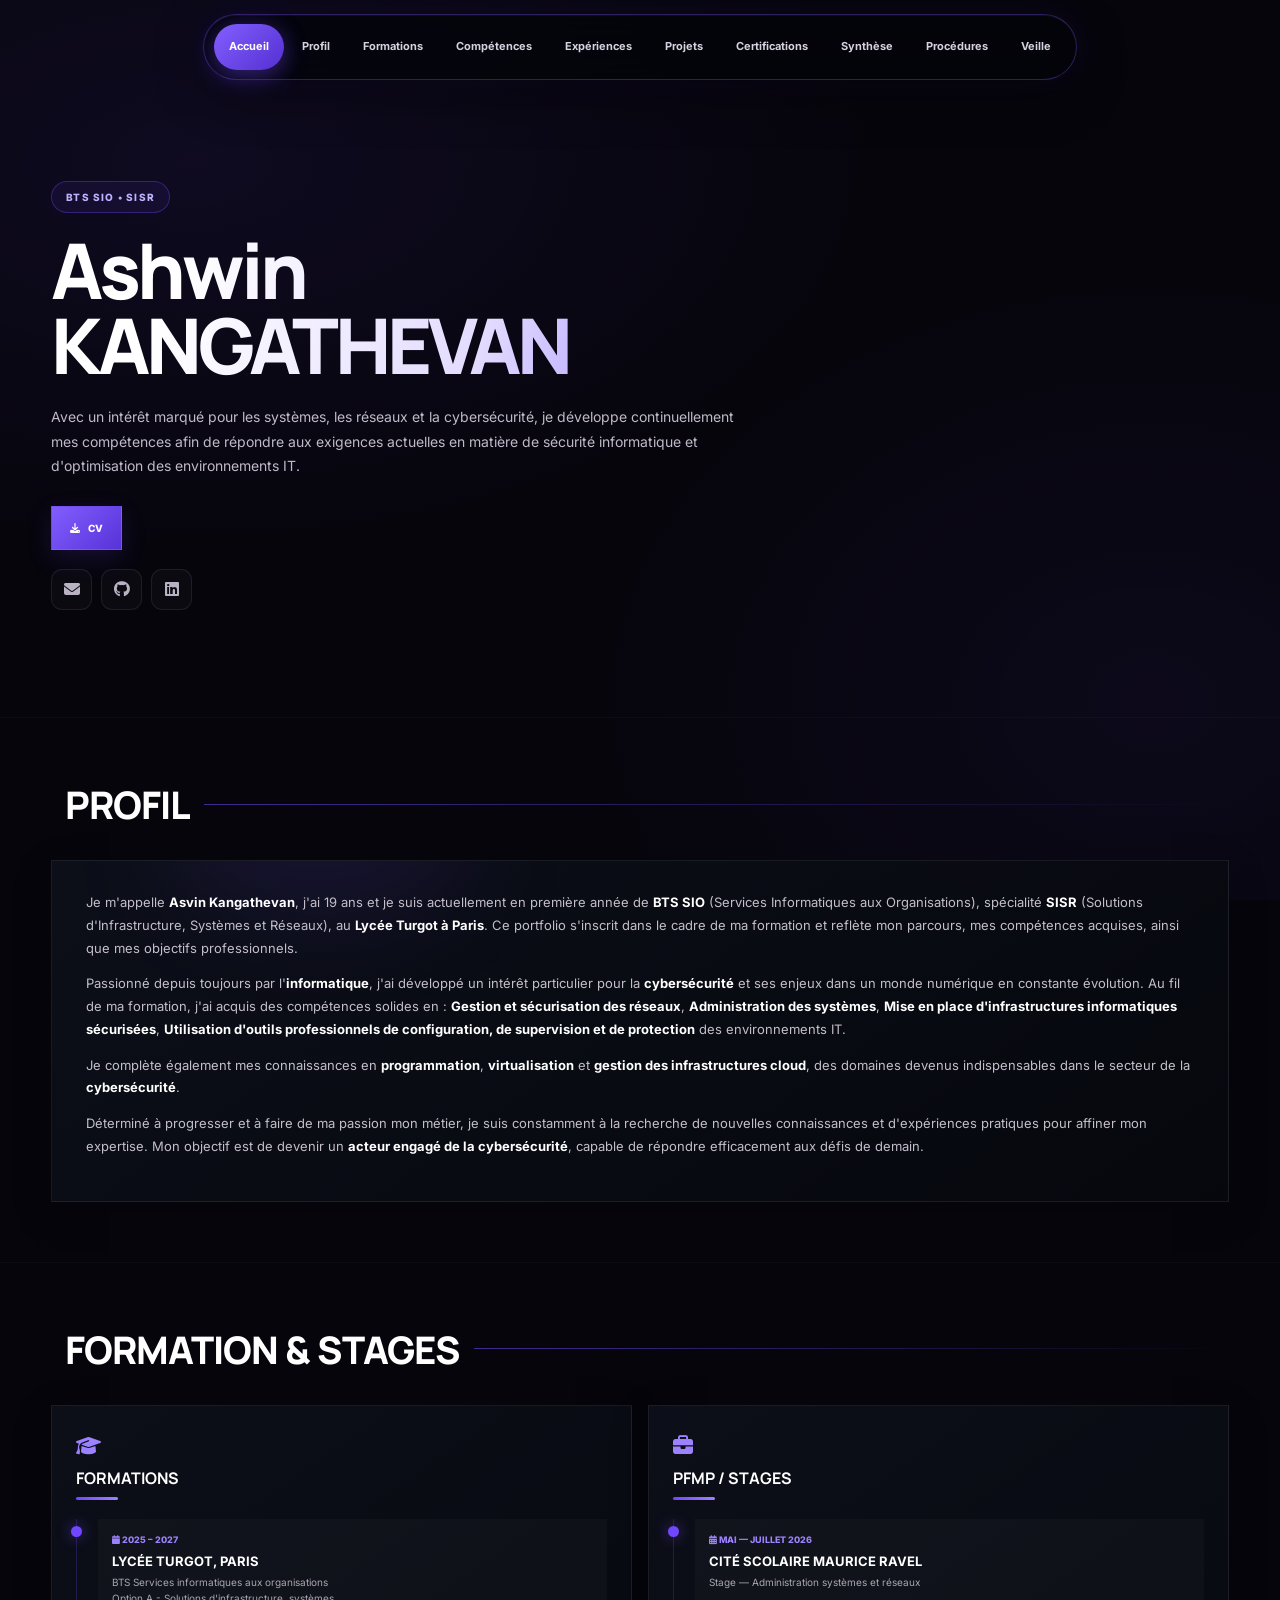
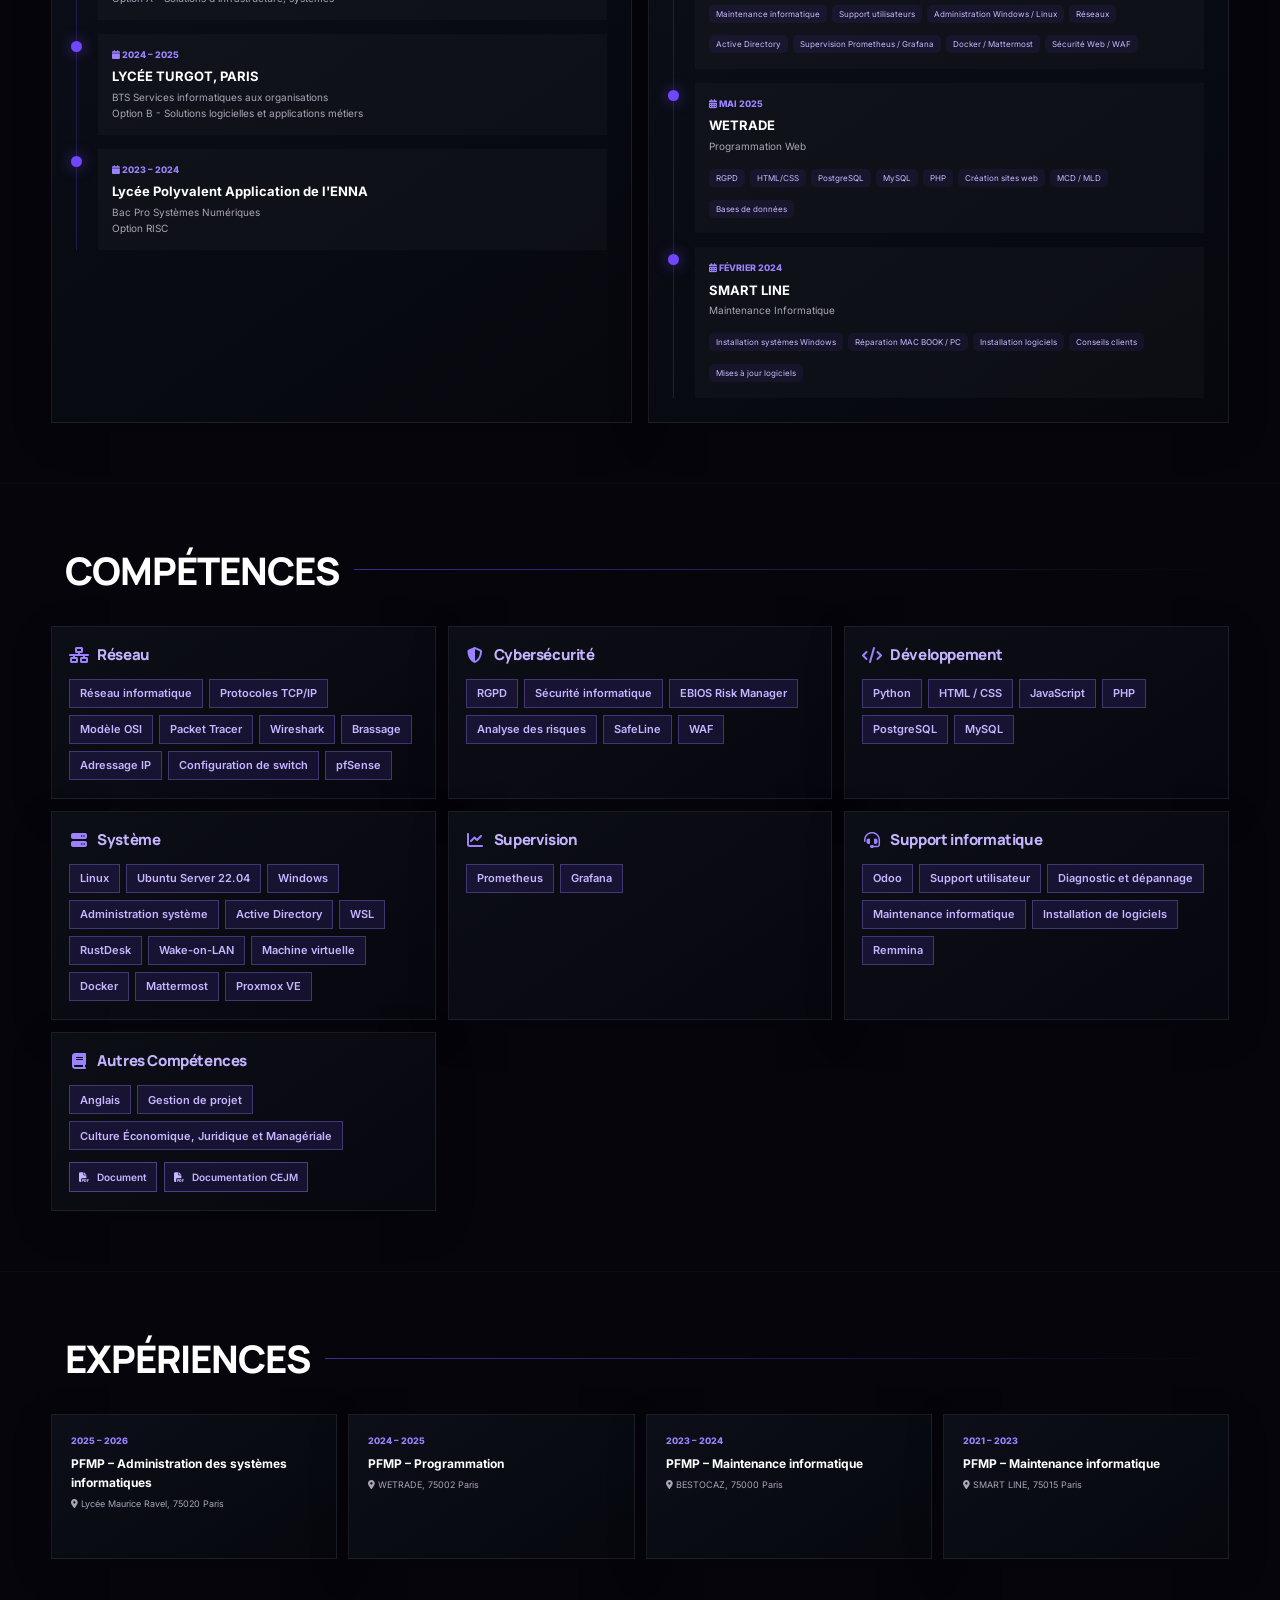
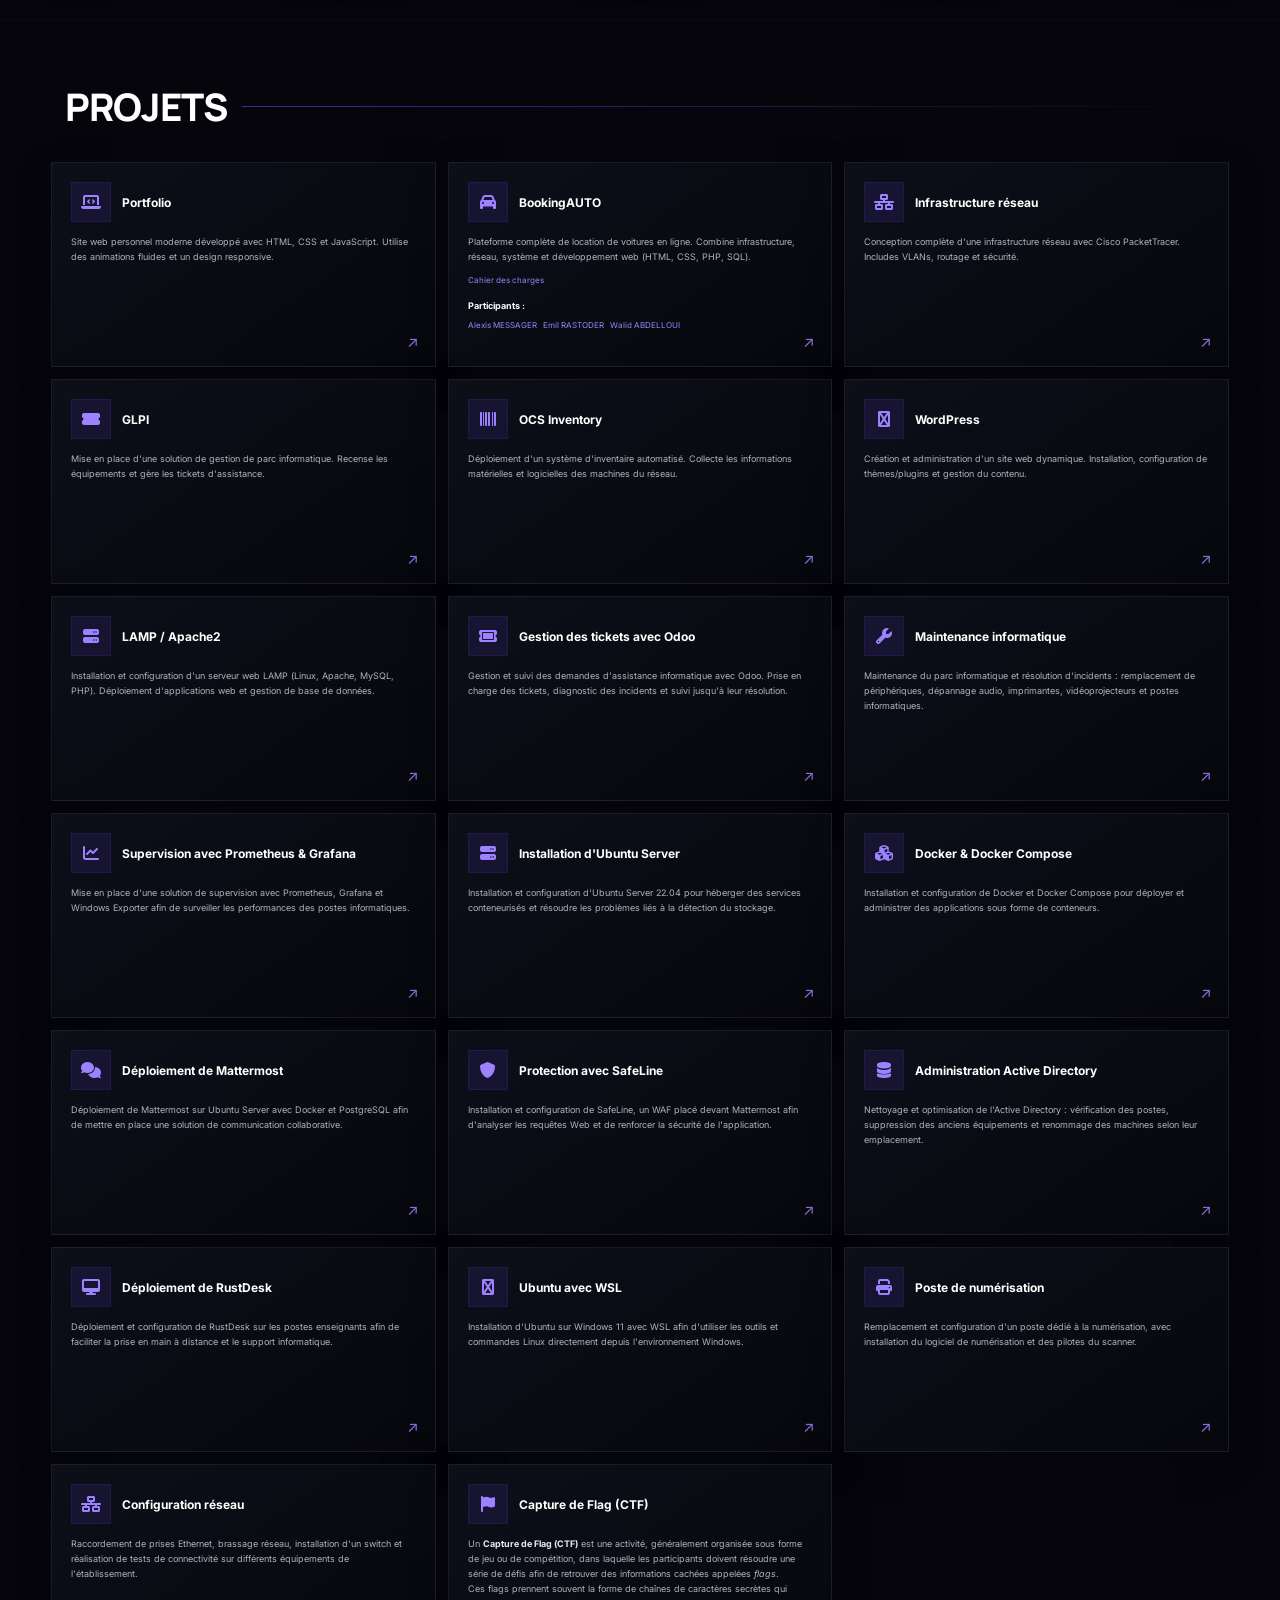
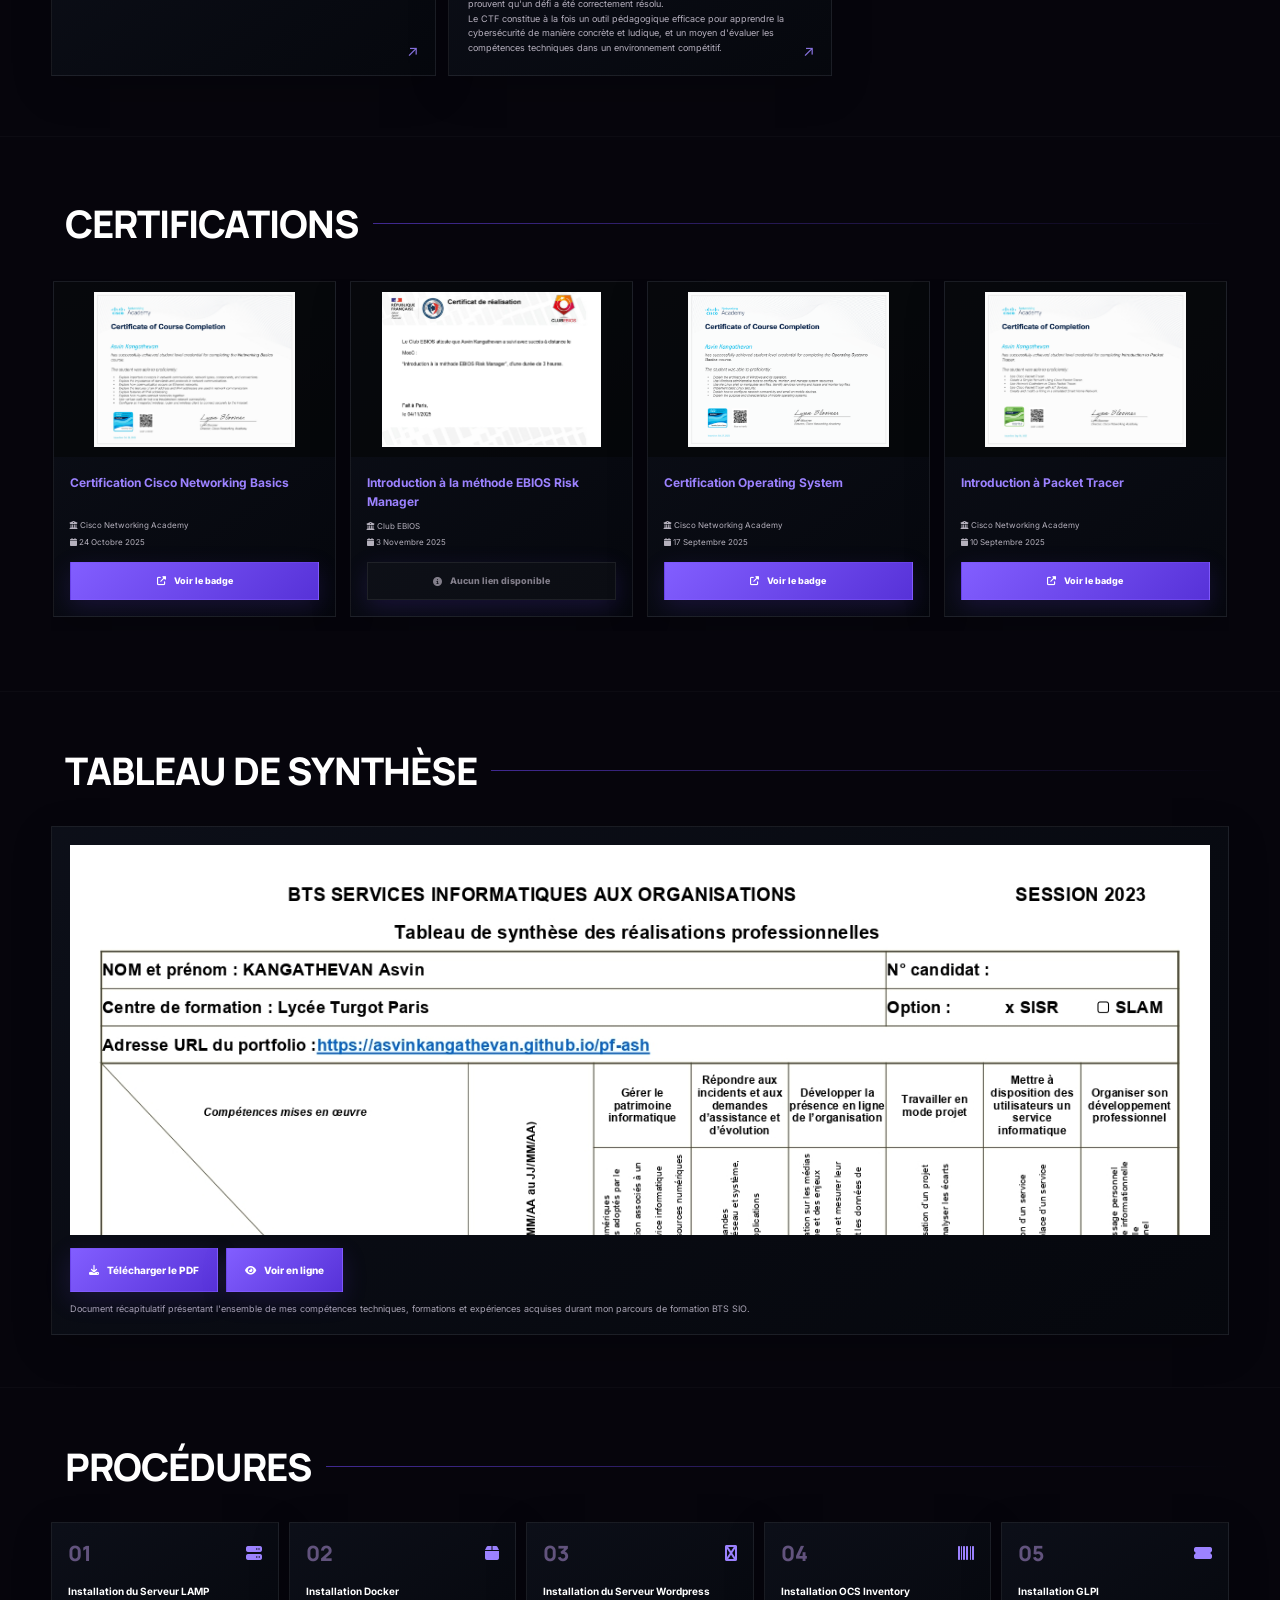
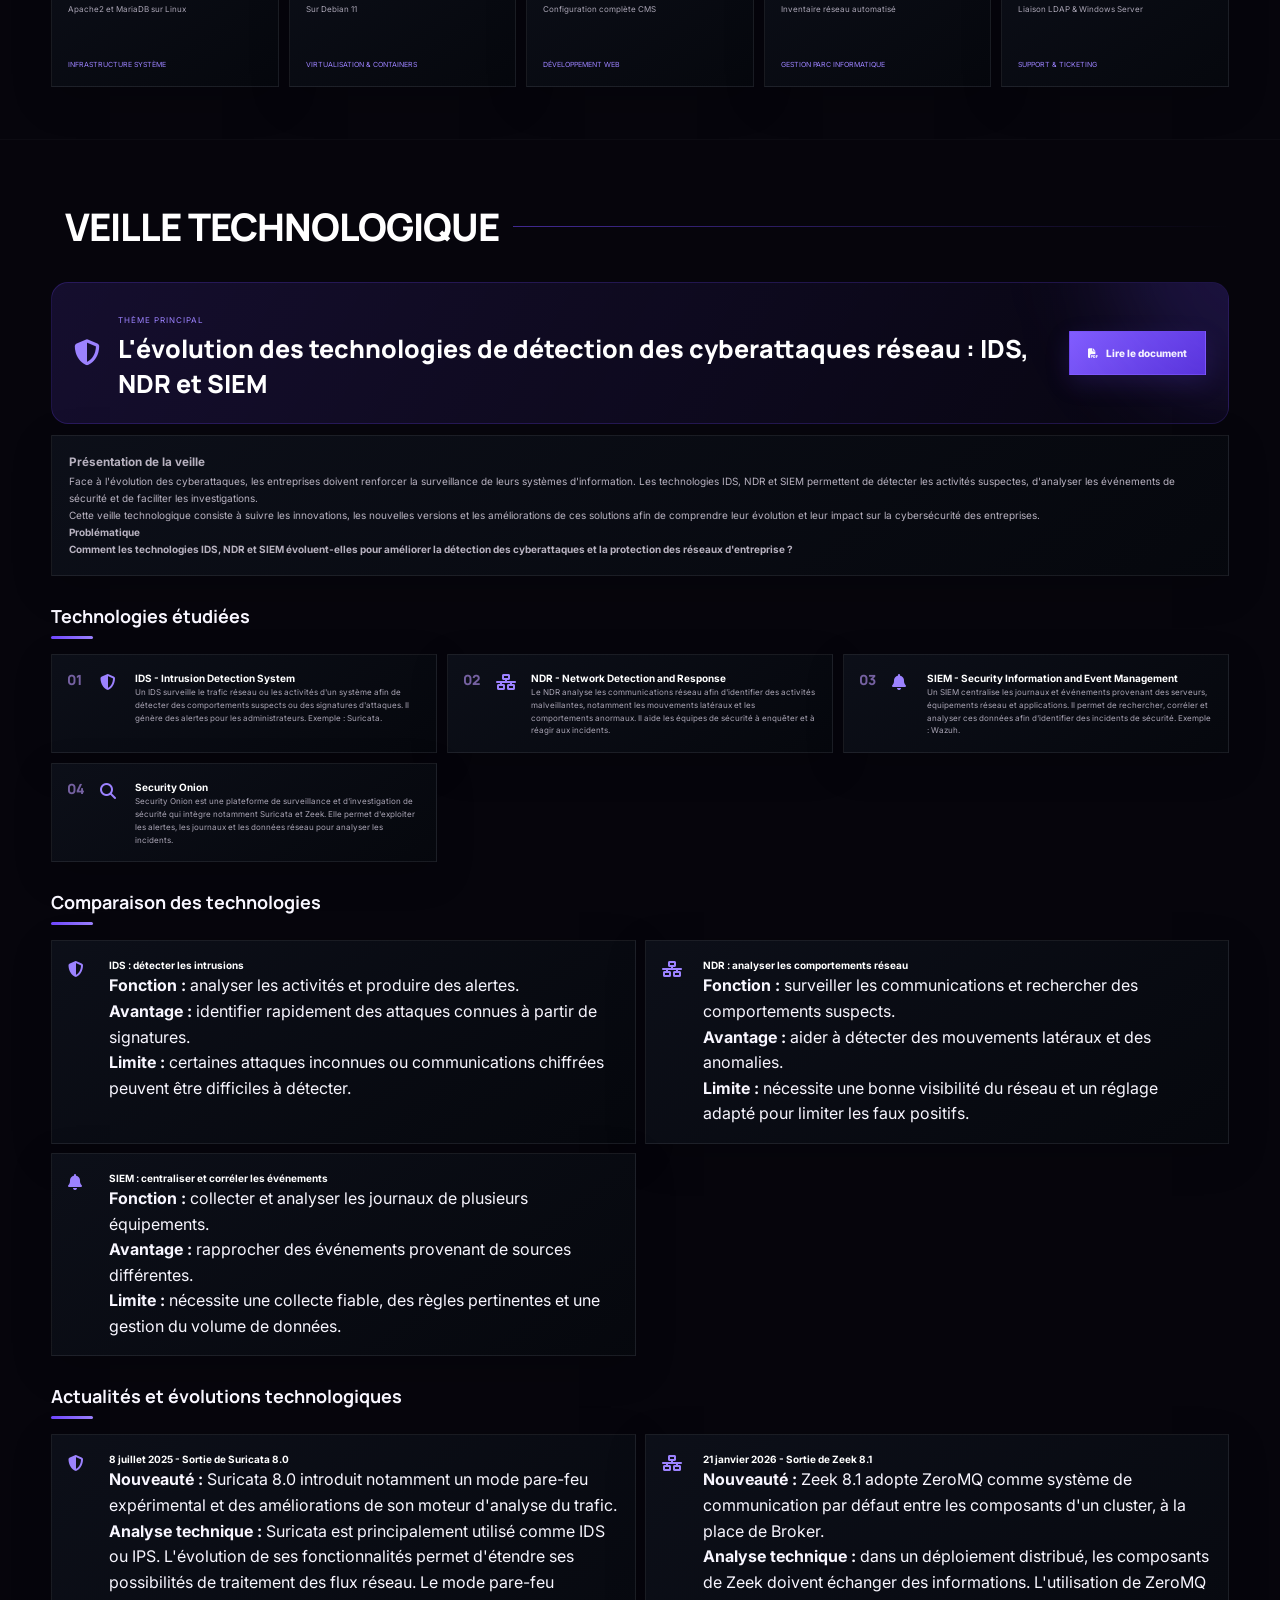
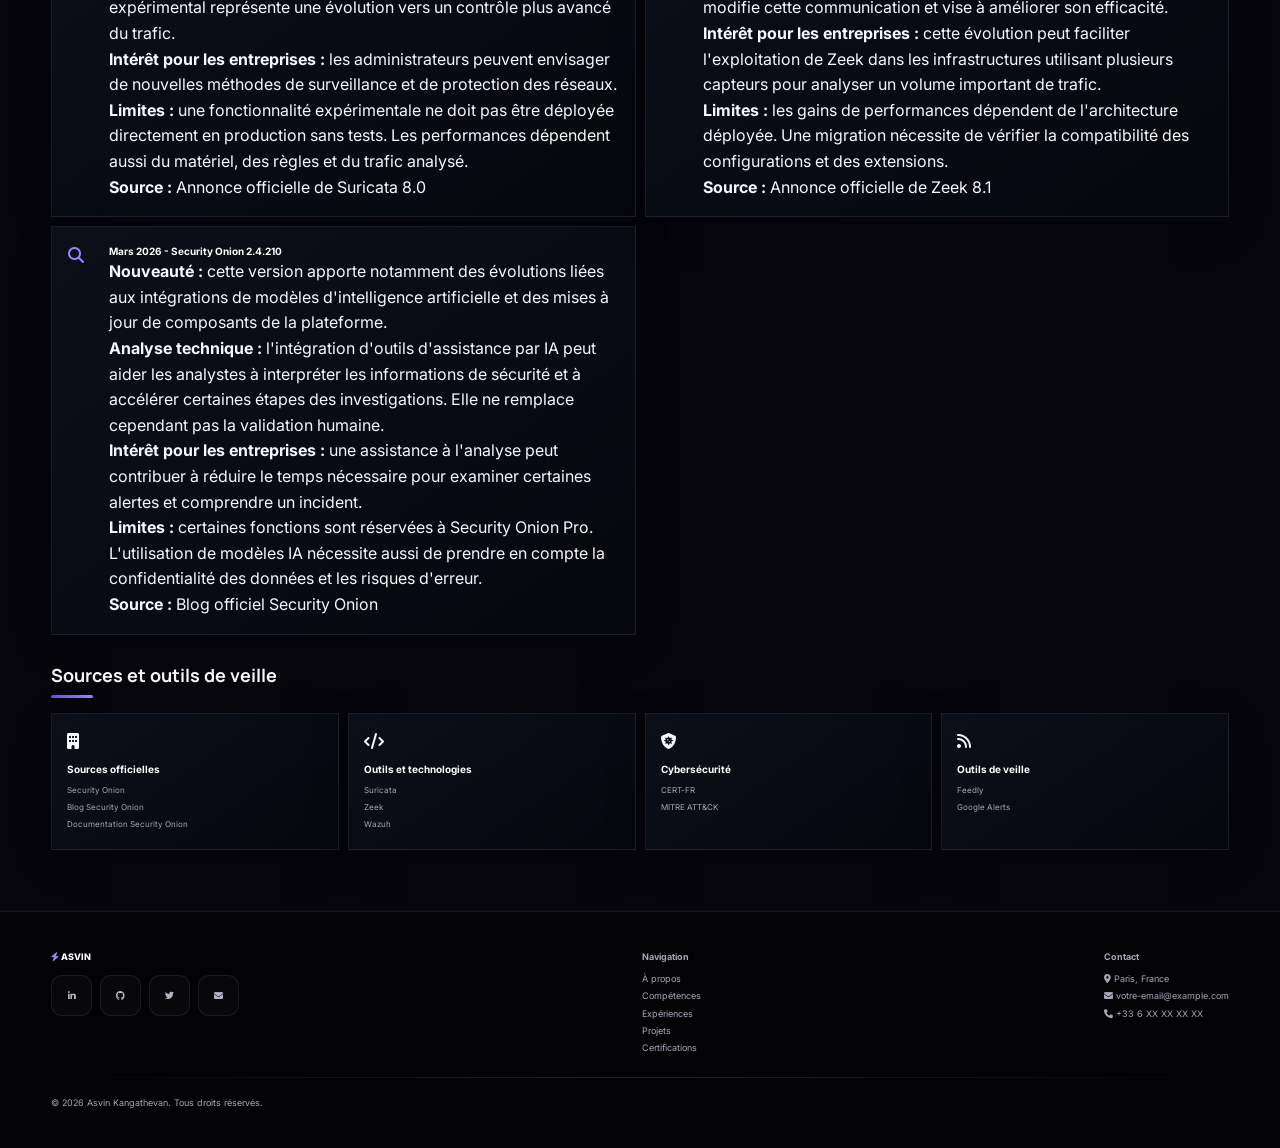
==== commit 6ddd5b11: "Add files via upload" ====
--- a/index.html
+++ b/index.html
@@ -325,6 +325,8 @@
 </div>
 <div class="project-description">
 <p>Plateforme complète de location de voitures en ligne. Combine infrastructure, réseau, système et développement web (HTML, CSS, PHP, SQL).</p>
+<a class="team-member" href="tds/CDC V1.pdf">Cahier des charges</a>
+
 <div class="team-section">
 <p class="team-label">Participants :</p>
 <div class="team-members">
@@ -693,376 +695,207 @@
 
 
 
-<!-- Section Veille Technologique : Security Onion -->
+
+<!-- SECTION VEILLE TECHNOLOGIQUE -->
 <section class="watch-area" id="veille">
     <div class="container">
-
-        <!-- Titre -->
+        <!-- TITRE -->
         <div class="section-title">
             <h2>VEILLE TECHNOLOGIQUE</h2>
             <div class="title-line"></div>
         </div>
-
-        <!-- Thème principal -->
+        <!-- THÈME PRINCIPAL -->
         <div class="theme-banner animate-on-scroll">
             <div class="theme-icon">
                 <i class="fa fa-shield-alt"></i>
             </div>
-
             <div class="theme-content">
-                <span class="theme-label">Thème Principal</span>
-                <h1>Security Onion &amp; Détection des Cyberattaques Réseau</h1>
+                <span class="theme-label">Thème principal</span>
+                <h1>L'évolution des technologies de détection des cyberattaques réseau : IDS, NDR et SIEM</h1>
             </div>
-
-            <a class="theme-btn"
-               href="tds/Security Onion et détection des cyberattaques réseau.pdf"
-               target="_blank"
-               rel="noopener noreferrer">
-                <i class="fa fa-file-pdf"></i>
-                Lire le document
+            <a class="theme-btn" href="tds/Security Onion et détection des cyberattaques réseau.pdf" target="_blank" rel="noopener noreferrer">
+                <i class="fa fa-file-pdf"></i> Lire le document
             </a>
         </div>
-
-        <!-- Présentation courte -->
+        <!-- INTRODUCTION -->
         <div class="theme-description animate-on-scroll">
-            <p>
-                <strong>Security Onion</strong>, une plateforme
-                open source spécialisée dans la surveillance
-                et la détection des intrusions réseau.
-                Elle permet de centraliser les alertes,
-                d'analyser le trafic et de faciliter
-                les investigations de cybersécurité.
-            </p>
+            <h3>Présentation de la veille</h3>
+            <p>Face à l'évolution des cyberattaques, les entreprises doivent renforcer la surveillance de leurs systèmes d'information. Les technologies IDS, NDR et SIEM permettent de détecter les activités suspectes, d'analyser les événements de sécurité et de faciliter les investigations.</p>
+            <p>Cette veille technologique consiste à suivre les innovations, les nouvelles versions et les améliorations de ces solutions afin de comprendre leur évolution et leur impact sur la cybersécurité des entreprises.</p>
+            <h4>Problématique</h4>
+            <p><strong>Comment les technologies IDS, NDR et SIEM évoluent-elles pour améliorer la détection des cyberattaques et la protection des réseaux d'entreprise ?</strong></p>
         </div>
-
-        <!-- Points clés -->
+        <!-- TECHNOLOGIES ÉTUDIÉES -->
         <div class="key-points-grid">
-
             <div class="section-subtitle animate-on-scroll">
-                <h3>Points Clés de la Veille</h3>
+                <h3>Technologies étudiées</h3>
                 <div class="subtitle-line"></div>
             </div>
-
             <div class="points-container">
-
                 <div class="point-card animate-on-scroll">
                     <div class="point-number">01</div>
-                    <div class="point-icon">
-                        <i class="fa fa-shield-alt"></i>
+                    <div class="point-icon"><i class="fa fa-shield-alt"></i></div>
+                    <div class="point-content">
+                        <h4>IDS - Intrusion Detection System</h4>
+                        <p>Un IDS surveille le trafic réseau ou les activités d'un système afin de détecter des comportements suspects ou des signatures d'attaques. Il génère des alertes pour les administrateurs. Exemple : Suricata.</p>
                     </div>
-                    <div class="point-content">
-                        <h4>Détection des intrusions</h4>
-                        <p>
-                            Surveillance des activités réseau
-                            et identification des comportements
-                            suspects avec Suricata.
-                        </p>
-                    </div>
-                </div>
-
+                </div>
                 <div class="point-card animate-on-scroll">
                     <div class="point-number">02</div>
-                    <div class="point-icon">
-                        <i class="fa fa-network-wired"></i>
+                    <div class="point-icon"><i class="fa fa-network-wired"></i></div>
+                    <div class="point-content">
+                        <h4>NDR - Network Detection and Response</h4>
+                        <p>Le NDR analyse les communications réseau afin d'identifier des activités malveillantes, notamment les mouvements latéraux et les comportements anormaux. Il aide les équipes de sécurité à enquêter et à réagir aux incidents.</p>
                     </div>
-                    <div class="point-content">
-                        <h4>Analyse du trafic réseau</h4>
-                        <p>
-                            Analyse des connexions et des
-                            protocoles réseau avec Zeek.
-                        </p>
-                    </div>
-                </div>
-
+                </div>
                 <div class="point-card animate-on-scroll">
                     <div class="point-number">03</div>
-                    <div class="point-icon">
-                        <i class="fa fa-bell"></i>
+                    <div class="point-icon"><i class="fa fa-bell"></i></div>
+                    <div class="point-content">
+                        <h4>SIEM - Security Information and Event Management</h4>
+                        <p>Un SIEM centralise les journaux et événements provenant des serveurs, équipements réseau et applications. Il permet de rechercher, corréler et analyser ces données afin d'identifier des incidents de sécurité. Exemple : Wazuh.</p>
                     </div>
-                    <div class="point-content">
-                        <h4>Centralisation des alertes</h4>
-                        <p>
-                            Consultation et analyse
-                            des événements de sécurité
-                            dans Security Onion Console.
-                        </p>
-                    </div>
-                </div>
-
+                </div>
                 <div class="point-card animate-on-scroll">
                     <div class="point-number">04</div>
-                    <div class="point-icon">
-                        <i class="fa fa-search"></i>
+                    <div class="point-icon"><i class="fa fa-search"></i></div>
+                    <div class="point-content">
+                        <h4>Security Onion</h4>
+                        <p>Security Onion est une plateforme de surveillance et d'investigation de sécurité qui intègre notamment Suricata et Zeek. Elle permet d'exploiter les alertes, les journaux et les données réseau pour analyser les incidents.</p>
                     </div>
-                    <div class="point-content">
-                        <h4>Investigation des incidents</h4>
-                        <p>
-                            Exploitation des journaux
-                            et des captures réseau PCAP
-                            pour analyser les incidents.
-                        </p>
-                    </div>
-                </div>
-
-                <div class="point-card animate-on-scroll">
-                    <div class="point-number">05</div>
-                    <div class="point-icon">
-                        <i class="fa fa-sync-alt"></i>
-                    </div>
-                    <div class="point-content">
-                        <h4>Évolution de la plateforme</h4>
-                        <p>
-                            Suivi des nouvelles versions,
-                            des mises à jour et des
-                            améliorations de Security Onion.
-                        </p>
-                    </div>
-                </div>
-
-                <div class="point-card animate-on-scroll">
-                    <div class="point-number">06</div>
-                    <div class="point-icon">
-                        <i class="fa fa-code-branch"></i>
-                    </div>
-                    <div class="point-content">
-                        <h4>Évolution des outils intégrés</h4>
-                        <p>
-                            Suivi des nouveautés de Suricata,
-                            Zeek et des technologies
-                            utilisées par Security Onion.
-                        </p>
-                    </div>
-                </div>
-
+                </div>
             </div>
         </div>
-
-        <!-- Applications concrètes -->
+        <!-- COMPARAISON -->
         <div class="applications-area">
-
             <div class="section-subtitle animate-on-scroll">
-                <h3>Applications Concrètes</h3>
+                <h3>Comparaison des technologies</h3>
                 <div class="subtitle-line"></div>
             </div>
-
             <div class="applications-list">
-
                 <div class="application-item animate-on-scroll">
-                    <div class="app-icon">
-                        <i class="fa fa-network-wired"></i>
+                    <div class="app-icon"><i class="fa fa-shield-alt"></i></div>
+                    <div class="app-content">
+                        <h4>IDS : détecter les intrusions</h4>
+                        <p><strong>Fonction :</strong> analyser les activités et produire des alertes.</p>
+                        <p><strong>Avantage :</strong> identifier rapidement des attaques connues à partir de signatures.</p>
+                        <p><strong>Limite :</strong> certaines attaques inconnues ou communications chiffrées peuvent être difficiles à détecter.</p>
                     </div>
+                </div>
+                <div class="application-item animate-on-scroll">
+                    <div class="app-icon"><i class="fa fa-network-wired"></i></div>
                     <div class="app-content">
-                        <h4>Surveillance du réseau</h4>
-                        <ul>
-                            <li>
-                                Observation du trafic réseau
-                                entre les équipements.
-                            </li>
-                            <li>
-                                Identification des connexions
-                                et activités inhabituelles.
-                            </li>
-                        </ul>
+                        <h4>NDR : analyser les comportements réseau</h4>
+                        <p><strong>Fonction :</strong> surveiller les communications et rechercher des comportements suspects.</p>
+                        <p><strong>Avantage :</strong> aider à détecter des mouvements latéraux et des anomalies.</p>
+                        <p><strong>Limite :</strong> nécessite une bonne visibilité du réseau et un réglage adapté pour limiter les faux positifs.</p>
                     </div>
                 </div>
-
                 <div class="application-item animate-on-scroll">
-                    <div class="app-icon">
-                        <i class="fa fa-shield-alt"></i>
+                    <div class="app-icon"><i class="fa fa-bell"></i></div>
+                    <div class="app-content">
+                        <h4>SIEM : centraliser et corréler les événements</h4>
+                        <p><strong>Fonction :</strong> collecter et analyser les journaux de plusieurs équipements.</p>
+                        <p><strong>Avantage :</strong> rapprocher des événements provenant de sources différentes.</p>
+                        <p><strong>Limite :</strong> nécessite une collecte fiable, des règles pertinentes et une gestion du volume de données.</p>
                     </div>
-                    <div class="app-content">
-                        <h4>Détection des attaques</h4>
-                        <ul>
-                            <li>
-                                Détection de certaines
-                                tentatives d'intrusion
-                                avec Suricata.
-                            </li>
-                            <li>
-                                Consultation des alertes
-                                de sécurité générées.
-                            </li>
-                        </ul>
-                    </div>
-                </div>
-
-                <div class="application-item animate-on-scroll">
-                    <div class="app-icon">
-                        <i class="fa fa-file-alt"></i>
-                    </div>
-                    <div class="app-content">
-                        <h4>Analyse des journaux</h4>
-                        <ul>
-                            <li>
-                                Consultation des événements
-                                réseau produits par Zeek.
-                            </li>
-                            <li>
-                                Recherche d'informations
-                                sur les connexions suspectes.
-                            </li>
-                        </ul>
-                    </div>
-                </div>
-
-                <div class="application-item animate-on-scroll">
-                    <div class="app-icon">
-                        <i class="fa fa-search"></i>
-                    </div>
-                    <div class="app-content">
-                        <h4>Investigation réseau</h4>
-                        <ul>
-                            <li>
-                                Analyse des captures
-                                de paquets PCAP.
-                            </li>
-                            <li>
-                                Identification des machines
-                                concernées par un incident.
-                            </li>
-                        </ul>
-                    </div>
-                </div>
-
+                </div>
             </div>
         </div>
-
-        <!-- Sources recommandées -->
-        <div class="sources-area">
-
+        <!-- ACTUALITÉS TECHNOLOGIQUES -->
+        <div class="applications-area">
             <div class="section-subtitle animate-on-scroll">
-                <h3>Sources Recommandées</h3>
+                <h3>Actualités et évolutions technologiques</h3>
                 <div class="subtitle-line"></div>
             </div>
-
-            <div class="sources-grid">
-
-                <div class="source-category animate-on-scroll">
-                    <div class="category-icon">
-                        <i class="fa fa-building"></i>
+            <div class="applications-list">
+                <!-- SURICATA -->
+                <div class="application-item animate-on-scroll">
+                    <div class="app-icon"><i class="fa fa-shield-alt"></i></div>
+                    <div class="app-content">
+                        <h4>8 juillet 2025 - Sortie de Suricata 8.0</h4>
+                        <p><strong>Nouveauté :</strong> Suricata 8.0 introduit notamment un mode pare-feu expérimental et des améliorations de son moteur d'analyse du trafic.</p>
+                        <p><strong>Analyse technique :</strong> Suricata est principalement utilisé comme IDS ou IPS. L'évolution de ses fonctionnalités permet d'étendre ses possibilités de traitement des flux réseau. Le mode pare-feu expérimental représente une évolution vers un contrôle plus avancé du trafic.</p>
+                        <p><strong>Intérêt pour les entreprises :</strong> les administrateurs peuvent envisager de nouvelles méthodes de surveillance et de protection des réseaux.</p>
+                        <p><strong>Limites :</strong> une fonctionnalité expérimentale ne doit pas être déployée directement en production sans tests. Les performances dépendent aussi du matériel, des règles et du trafic analysé.</p>
+                        <p><strong>Source :</strong> <a href="https://suricata.io/2025/07/08/suricata-8-0-0-released/" target="_blank" rel="noopener noreferrer">Annonce officielle de Suricata 8.0</a></p>
                     </div>
-
-                    <h4>Sources Officielles</h4>
-
-                    <ul class="source-links">
-                        <li>
-                            <a href="https://securityonion.net/"
-                               target="_blank"
-                               rel="noopener noreferrer">
-                                <i class="fa fa-external-link-alt"></i>
-                                Security Onion
-                            </a>
-                        </li>
-
-                        <li>
-                            <a href="https://docs.securityonion.net/"
-                               target="_blank"
-                               rel="noopener noreferrer">
-                                <i class="fa fa-external-link-alt"></i>
-                                Documentation officielle
-                            </a>
-                        </li>
-
-                        <li>
-                            <a href="https://blog.securityonion.net/"
-                               target="_blank"
-                               rel="noopener noreferrer">
-                                <i class="fa fa-external-link-alt"></i>
-                                Blog Security Onion
-                            </a>
-                        </li>
-                    </ul>
-                </div>
-
-                <div class="source-category animate-on-scroll">
-                    <div class="category-icon">
-                        <i class="fa fa-code"></i>
+                </div>
+                <!-- ZEEK -->
+                <div class="application-item animate-on-scroll">
+                    <div class="app-icon"><i class="fa fa-network-wired"></i></div>
+                    <div class="app-content">
+                        <h4>21 janvier 2026 - Sortie de Zeek 8.1</h4>
+                        <p><strong>Nouveauté :</strong> Zeek 8.1 adopte ZeroMQ comme système de communication par défaut entre les composants d'un cluster, à la place de Broker.</p>
+                        <p><strong>Analyse technique :</strong> dans un déploiement distribué, les composants de Zeek doivent échanger des informations. L'utilisation de ZeroMQ modifie cette communication et vise à améliorer son efficacité.</p>
+                        <p><strong>Intérêt pour les entreprises :</strong> cette évolution peut faciliter l'exploitation de Zeek dans les infrastructures utilisant plusieurs capteurs pour analyser un volume important de trafic.</p>
+                        <p><strong>Limites :</strong> les gains de performances dépendent de l'architecture déployée. Une migration nécessite de vérifier la compatibilité des configurations et des extensions.</p>
+                        <p><strong>Source :</strong> <a href="https://zeek.org/2026/01/introducing-zeek-8-1/" target="_blank" rel="noopener noreferrer">Annonce officielle de Zeek 8.1</a></p>
                     </div>
-
-                    <h4>Outils et Technologies</h4>
-
-                    <ul class="source-links">
-                        <li>
-                            <a href="https://suricata.io/"
-                               target="_blank"
-                               rel="noopener noreferrer">
-                                <i class="fa fa-external-link-alt"></i>
-                                Suricata
-                            </a>
-                        </li>
-
-                        <li>
-                            <a href="https://zeek.org/"
-                               target="_blank"
-                               rel="noopener noreferrer">
-                                <i class="fa fa-external-link-alt"></i>
-                                Zeek
-                            </a>
-                        </li>
-                    </ul>
-                </div>
-
-                <div class="source-category animate-on-scroll">
-                    <div class="category-icon">
-                        <i class="fa fa-shield-virus"></i>
+                </div>
+                <!-- SECURITY ONION -->
+                <div class="application-item animate-on-scroll">
+                    <div class="app-icon"><i class="fa fa-search"></i></div>
+                    <div class="app-content">
+                        <h4>Mars 2026 - Security Onion 2.4.210</h4>
+                        <p><strong>Nouveauté :</strong> cette version apporte notamment des évolutions liées aux intégrations de modèles d'intelligence artificielle et des mises à jour de composants de la plateforme.</p>
+                        <p><strong>Analyse technique :</strong> l'intégration d'outils d'assistance par IA peut aider les analystes à interpréter les informations de sécurité et à accélérer certaines étapes des investigations. Elle ne remplace cependant pas la validation humaine.</p>
+                        <p><strong>Intérêt pour les entreprises :</strong> une assistance à l'analyse peut contribuer à réduire le temps nécessaire pour examiner certaines alertes et comprendre un incident.</p>
+                        <p><strong>Limites :</strong> certaines fonctions sont réservées à Security Onion Pro. L'utilisation de modèles IA nécessite aussi de prendre en compte la confidentialité des données et les risques d'erreur.</p>
+                        <p><strong>Source :</strong> <a href="https://blog.securityonion.net/2026/03/security-onion-24210-now-available-with.html" target="_blank" rel="noopener noreferrer">Blog officiel Security Onion</a></p>
                     </div>
-
-                    <h4>Cybersécurité</h4>
-
-                    <ul class="source-links">
-                        <li>
-                            <a href="https://www.cert.ssi.gouv.fr/"
-                               target="_blank"
-                               rel="noopener noreferrer">
-                                <i class="fa fa-external-link-alt"></i>
-                                CERT-FR
-                            </a>
-                        </li>
-
-                        <li>
-                            <a href="https://attack.mitre.org/"
-                               target="_blank"
-                               rel="noopener noreferrer">
-                                <i class="fa fa-external-link-alt"></i>
-                                MITRE ATT&amp;CK
-                            </a>
-                        </li>
-                    </ul>
-                </div>
-
-                <div class="source-category animate-on-scroll">
-                    <div class="category-icon">
-                        <i class="fa fa-rss"></i>
-                    </div>
-
-                    <h4>Outils de Veille</h4>
-
-                    <ul class="source-links">
-                        <li>
-                            <a href="https://feedly.com/"
-                               target="_blank"
-                               rel="noopener noreferrer">
-                                <i class="fa fa-external-link-alt"></i>
-                                Feedly
-                            </a>
-                        </li>
-
-                        <li>
-                            <a href="https://www.google.com/alerts"
-                               target="_blank"
-                               rel="noopener noreferrer">
-                                <i class="fa fa-external-link-alt"></i>
-                                Google Alerts
-                            </a>
-                        </li>
-                    </ul>
-                </div>
-
+                </div>
             </div>
         </div>
-
+        
+        
+        <!-- SOURCES -->
+        <div class="sources-area">
+            <div class="section-subtitle animate-on-scroll">
+                <h3>Sources et outils de veille</h3>
+                <div class="subtitle-line"></div>
+            </div>
+            <div class="sources-grid">
+                <div class="source-category animate-on-scroll">
+                    <div class="category-icon"><i class="fa fa-building"></i></div>
+                    <h4>Sources officielles</h4>
+                    <ul class="source-links">
+                        <li><a href="https://securityonion.net/" target="_blank" rel="noopener noreferrer">Security Onion</a></li>
+                        <li><a href="https://blog.securityonion.net/" target="_blank" rel="noopener noreferrer">Blog Security Onion</a></li>
+                        <li><a href="https://docs.securityonion.net/" target="_blank" rel="noopener noreferrer">Documentation Security Onion</a></li>
+                    </ul>
+                </div>
+                <div class="source-category animate-on-scroll">
+                    <div class="category-icon"><i class="fa fa-code"></i></div>
+                    <h4>Outils et technologies</h4>
+                    <ul class="source-links">
+                        <li><a href="https://suricata.io/" target="_blank" rel="noopener noreferrer">Suricata</a></li>
+                        <li><a href="https://zeek.org/" target="_blank" rel="noopener noreferrer">Zeek</a></li>
+                        <li><a href="https://wazuh.com/" target="_blank" rel="noopener noreferrer">Wazuh</a></li>
+                    </ul>
+                </div>
+                <div class="source-category animate-on-scroll">
+                    <div class="category-icon"><i class="fa fa-shield-virus"></i></div>
+                    <h4>Cybersécurité</h4>
+                    <ul class="source-links">
+                        <li><a href="https://www.cert.ssi.gouv.fr/" target="_blank" rel="noopener noreferrer">CERT-FR</a></li>
+                        <li><a href="https://attack.mitre.org/" target="_blank" rel="noopener noreferrer">MITRE ATT&amp;CK</a></li>
+                    </ul>
+                </div>
+                <div class="source-category animate-on-scroll">
+                    <div class="category-icon"><i class="fa fa-rss"></i></div>
+                    <h4>Outils de veille</h4>
+                    <ul class="source-links">
+                        <li><a href="https://feedly.com/" target="_blank" rel="noopener noreferrer">Feedly</a></li>
+                        <li><a href="https://www.google.com/alerts" target="_blank" rel="noopener noreferrer">Google Alerts</a></li>
+                    </ul>
+                </div>
+            </div>
+        </div>
     </div>
 </section>
+<!-- FIN SECTION VEILLE TECHNOLOGIQUE -->
+
 
 <!-------------------------- Footer Section -------------------------->
 <footer class="footer">
--- a/css/styless.css
+++ b/css/styless.css
@@ -2559,3 +2559,36 @@
 #competences .competence-doc-link { min-height: 30px; padding: 5px 9px; font-size: 10px; }
 @media (max-width: 1100px) { #competences .competences-grid { grid-template-columns: repeat(2, minmax(0, 1fr)); } }
 @media (max-width: 650px) { #competences .competences-grid { grid-template-columns: 1fr; } #competences .competence-card { min-height: 0; } }
+/* =========================================================
+   CARTES A ANGLES DROITS — STYLE CARRE
+   Conserve les points ronds et la navigation.
+========================================================= */
+:root { --radius: 0px; }
+#competences .competence-card,
+#competences .competence-tag,
+#competences .competence-doc-link,
+.hero-tech-panel,
+.tech-chip,
+.about-content,
+.education-column,
+.entry-content,
+.timeline-card,
+.project-card,
+.project-icon,
+.project-modal-box,
+.certification-card,
+.cert-image-container,
+.synthesis-wrapper,
+.synthesis-image-container,
+.procedure-card,
+.theme-description,
+.point-card,
+.application-item,
+.source-category,
+.btn,
+.cert-link,
+.synthesis-download-btn,
+.synthesis-view-btn,
+.theme-btn {
+    border-radius: 0 !important;
+}
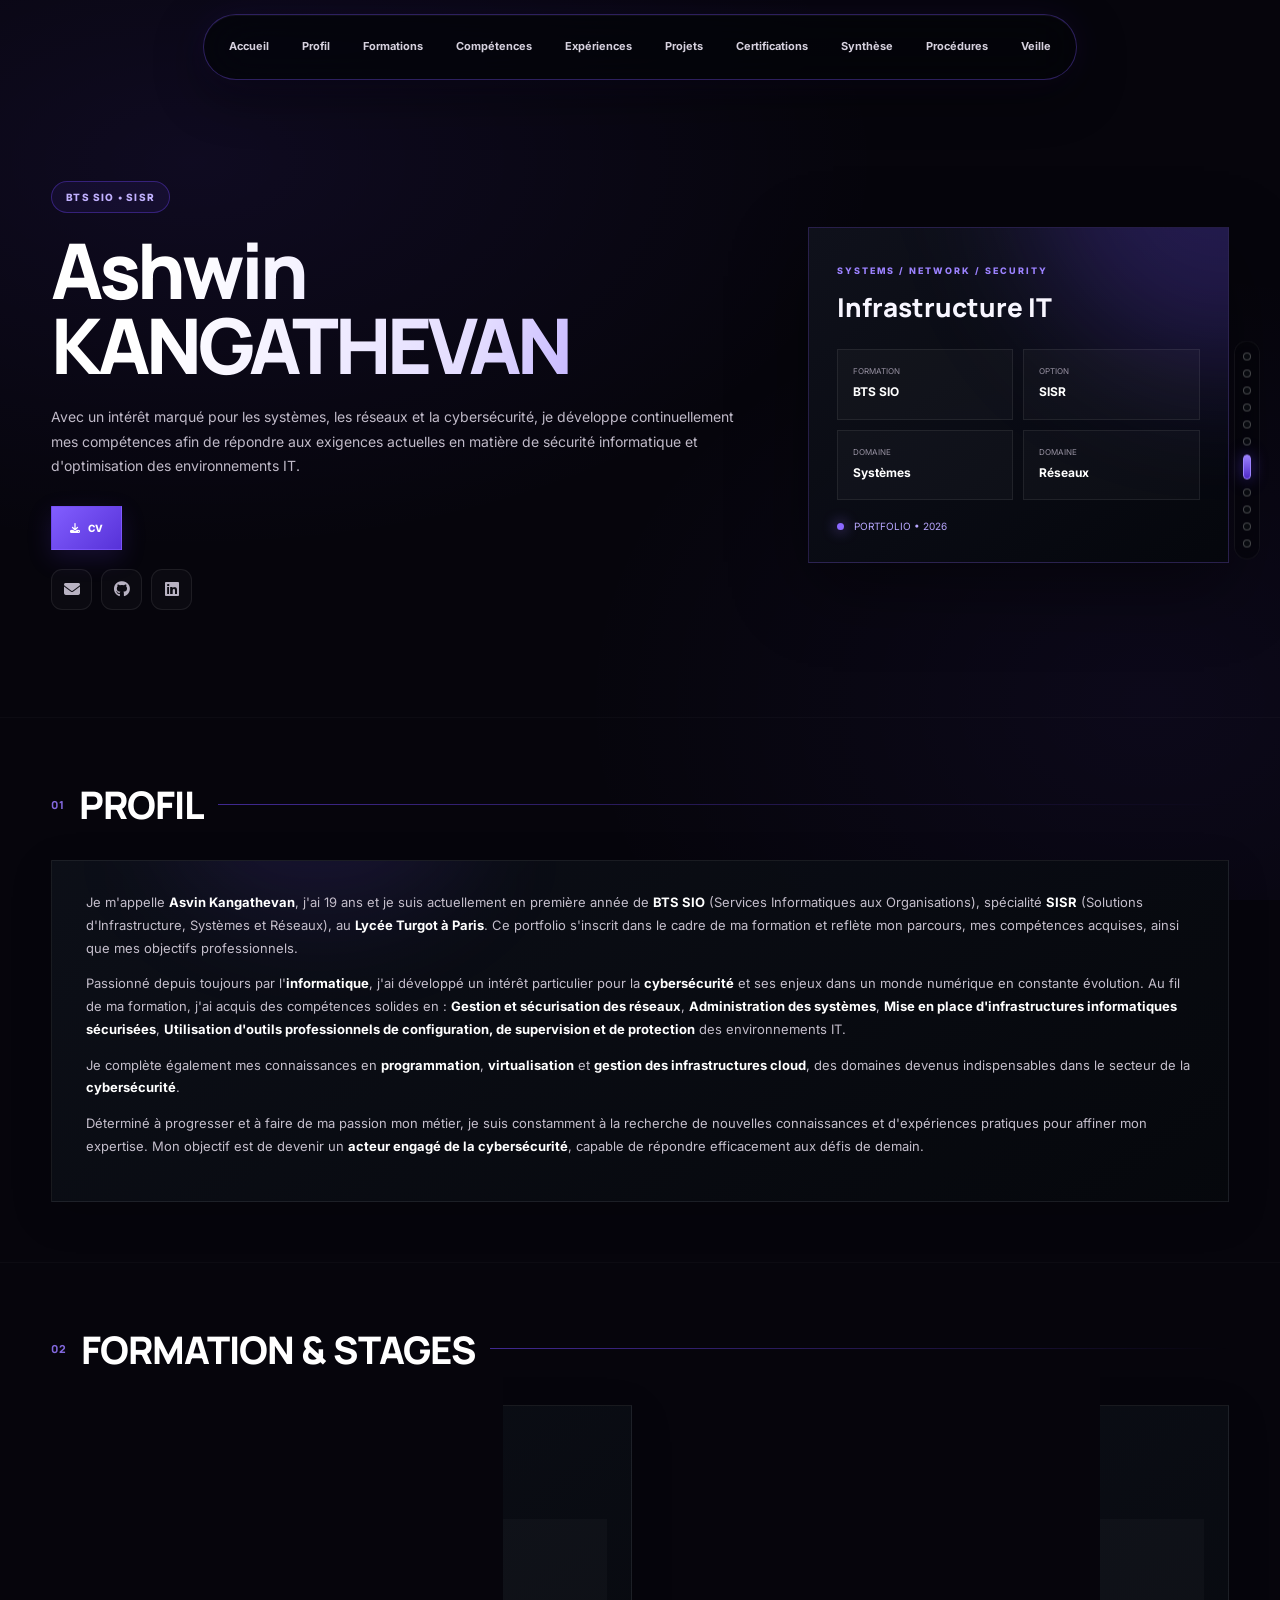
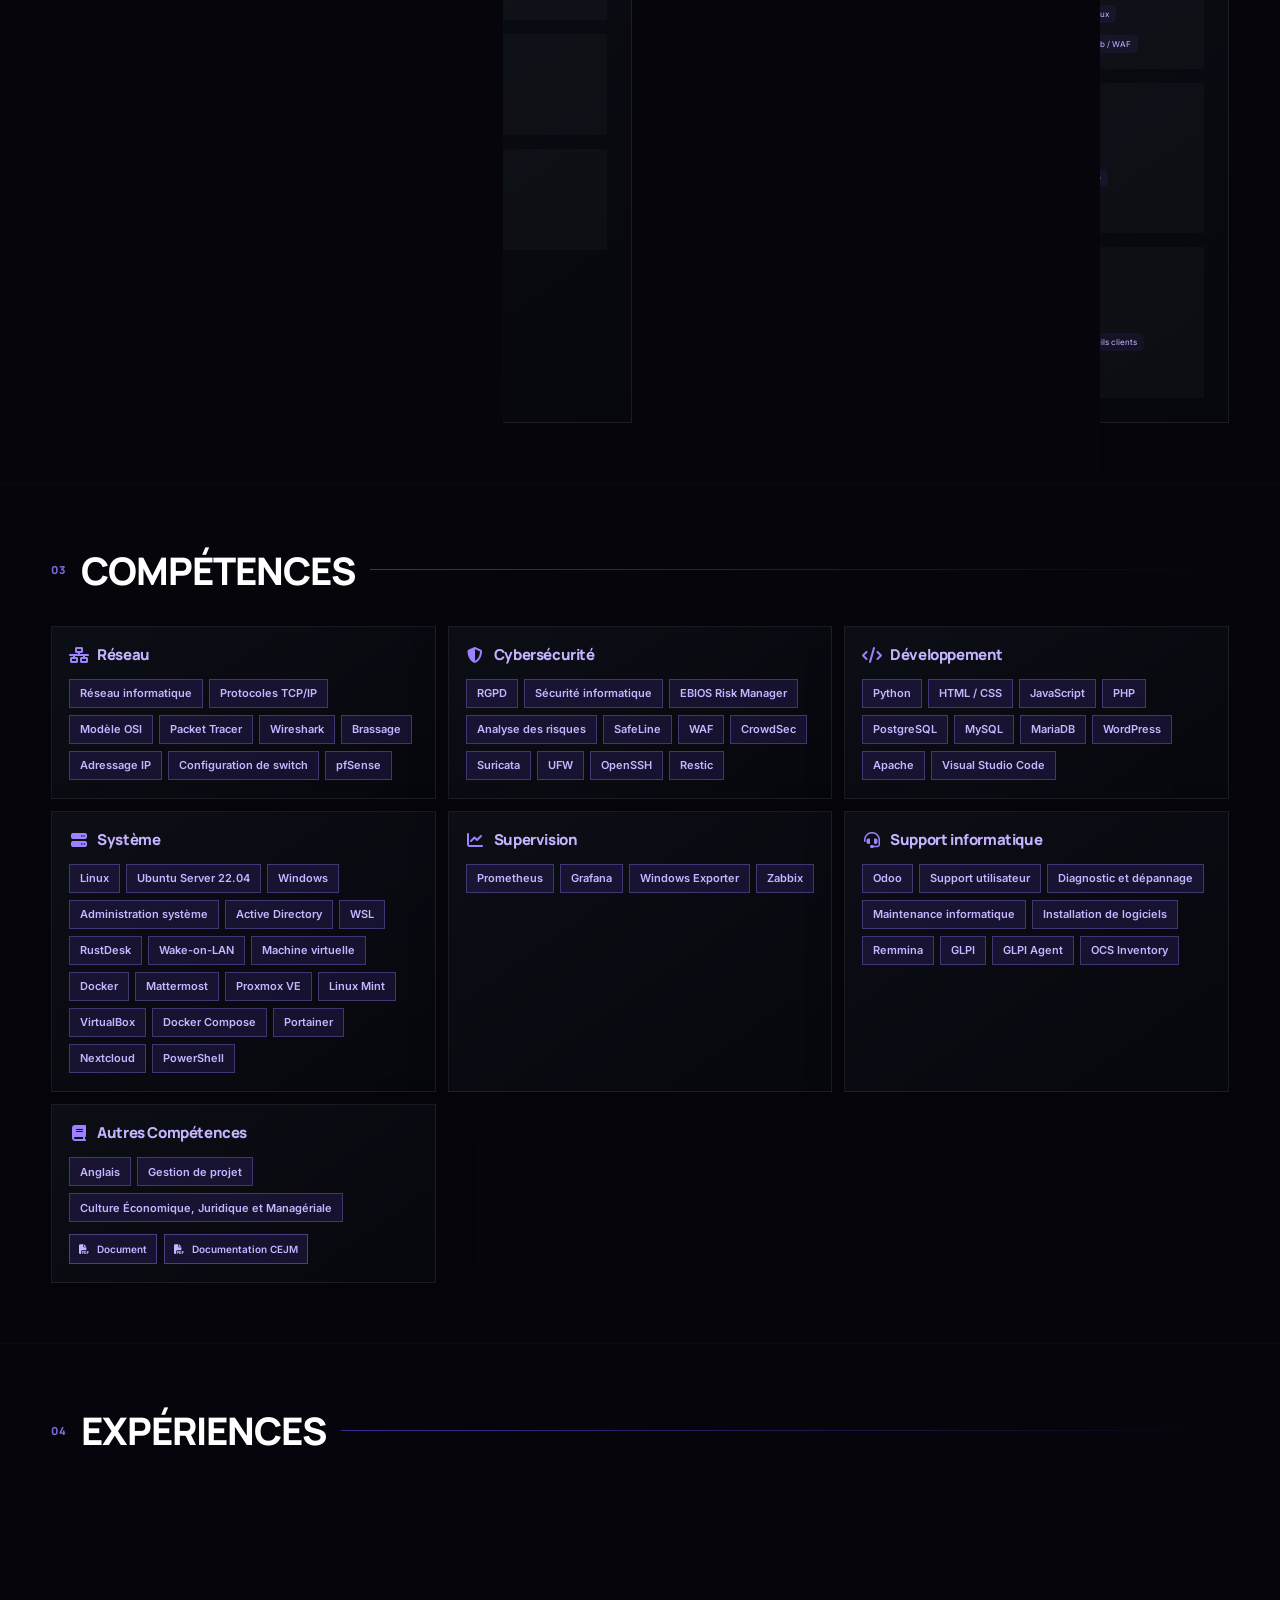
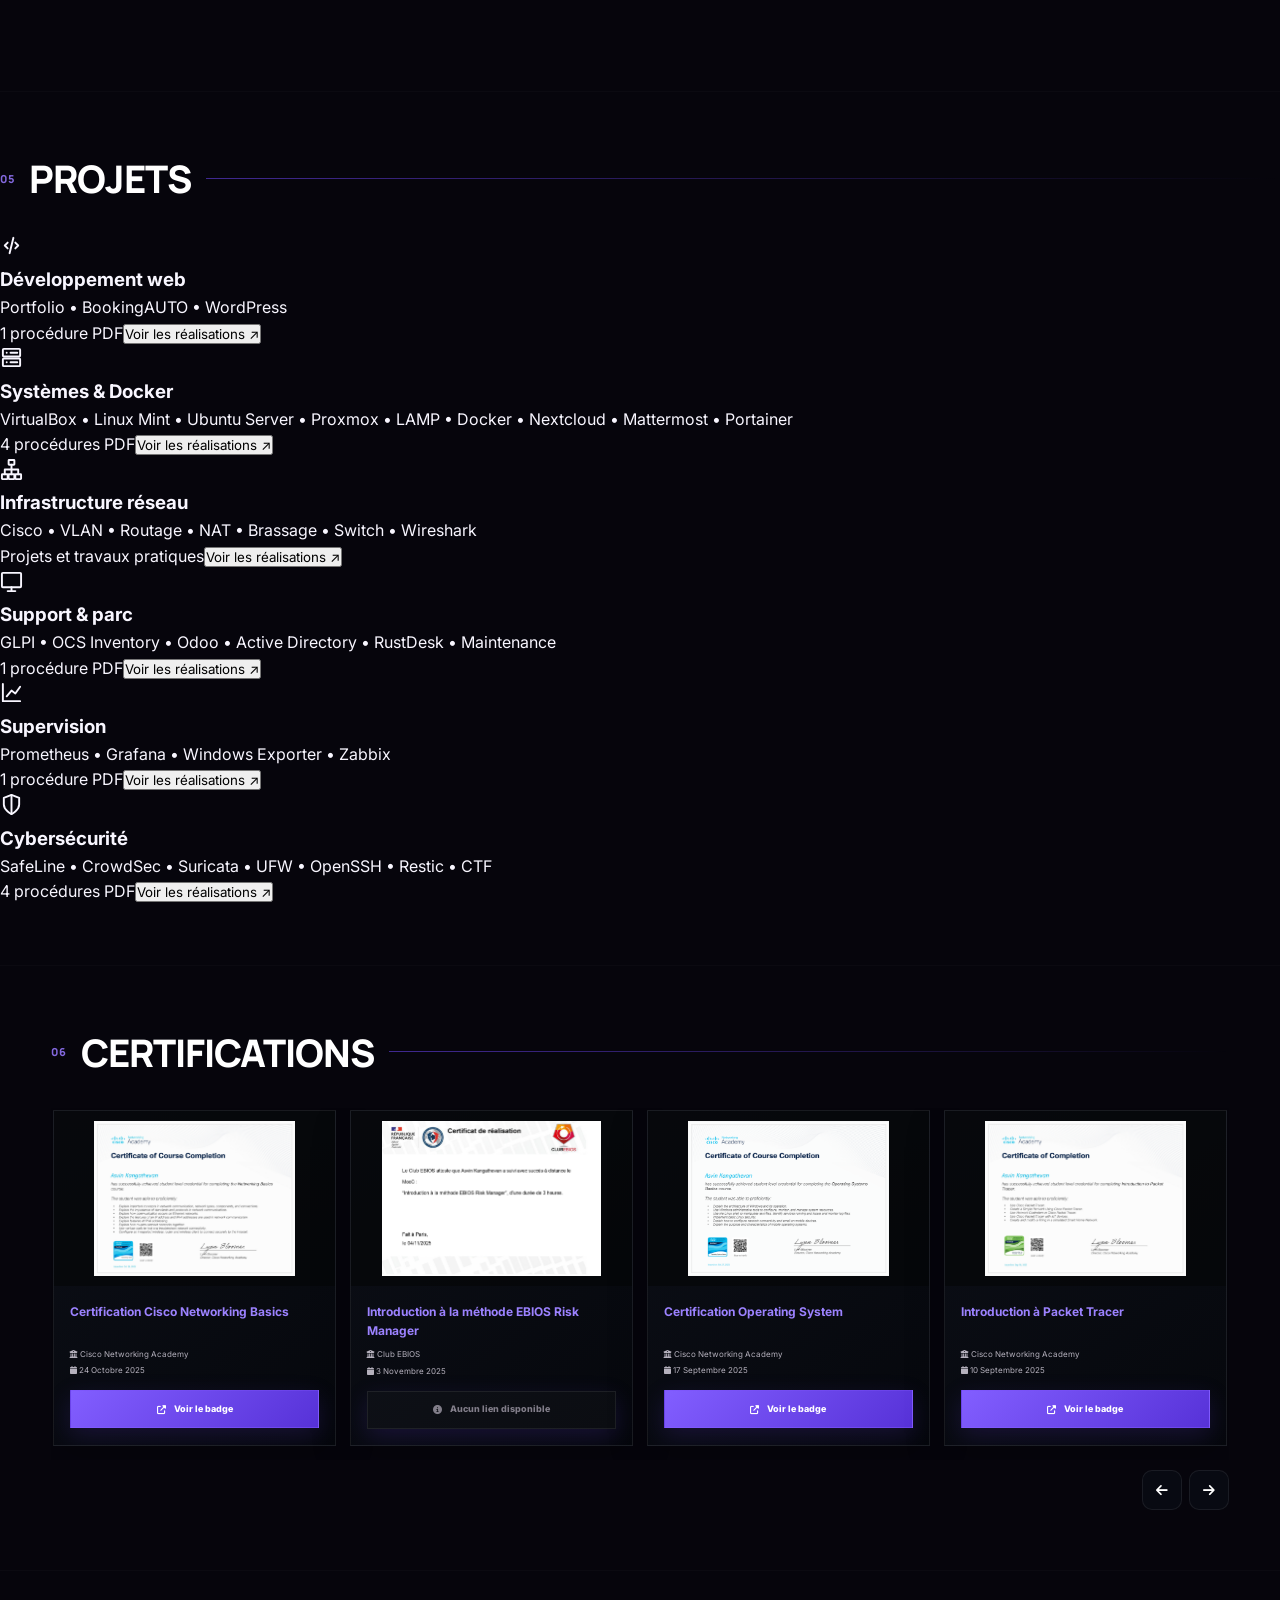
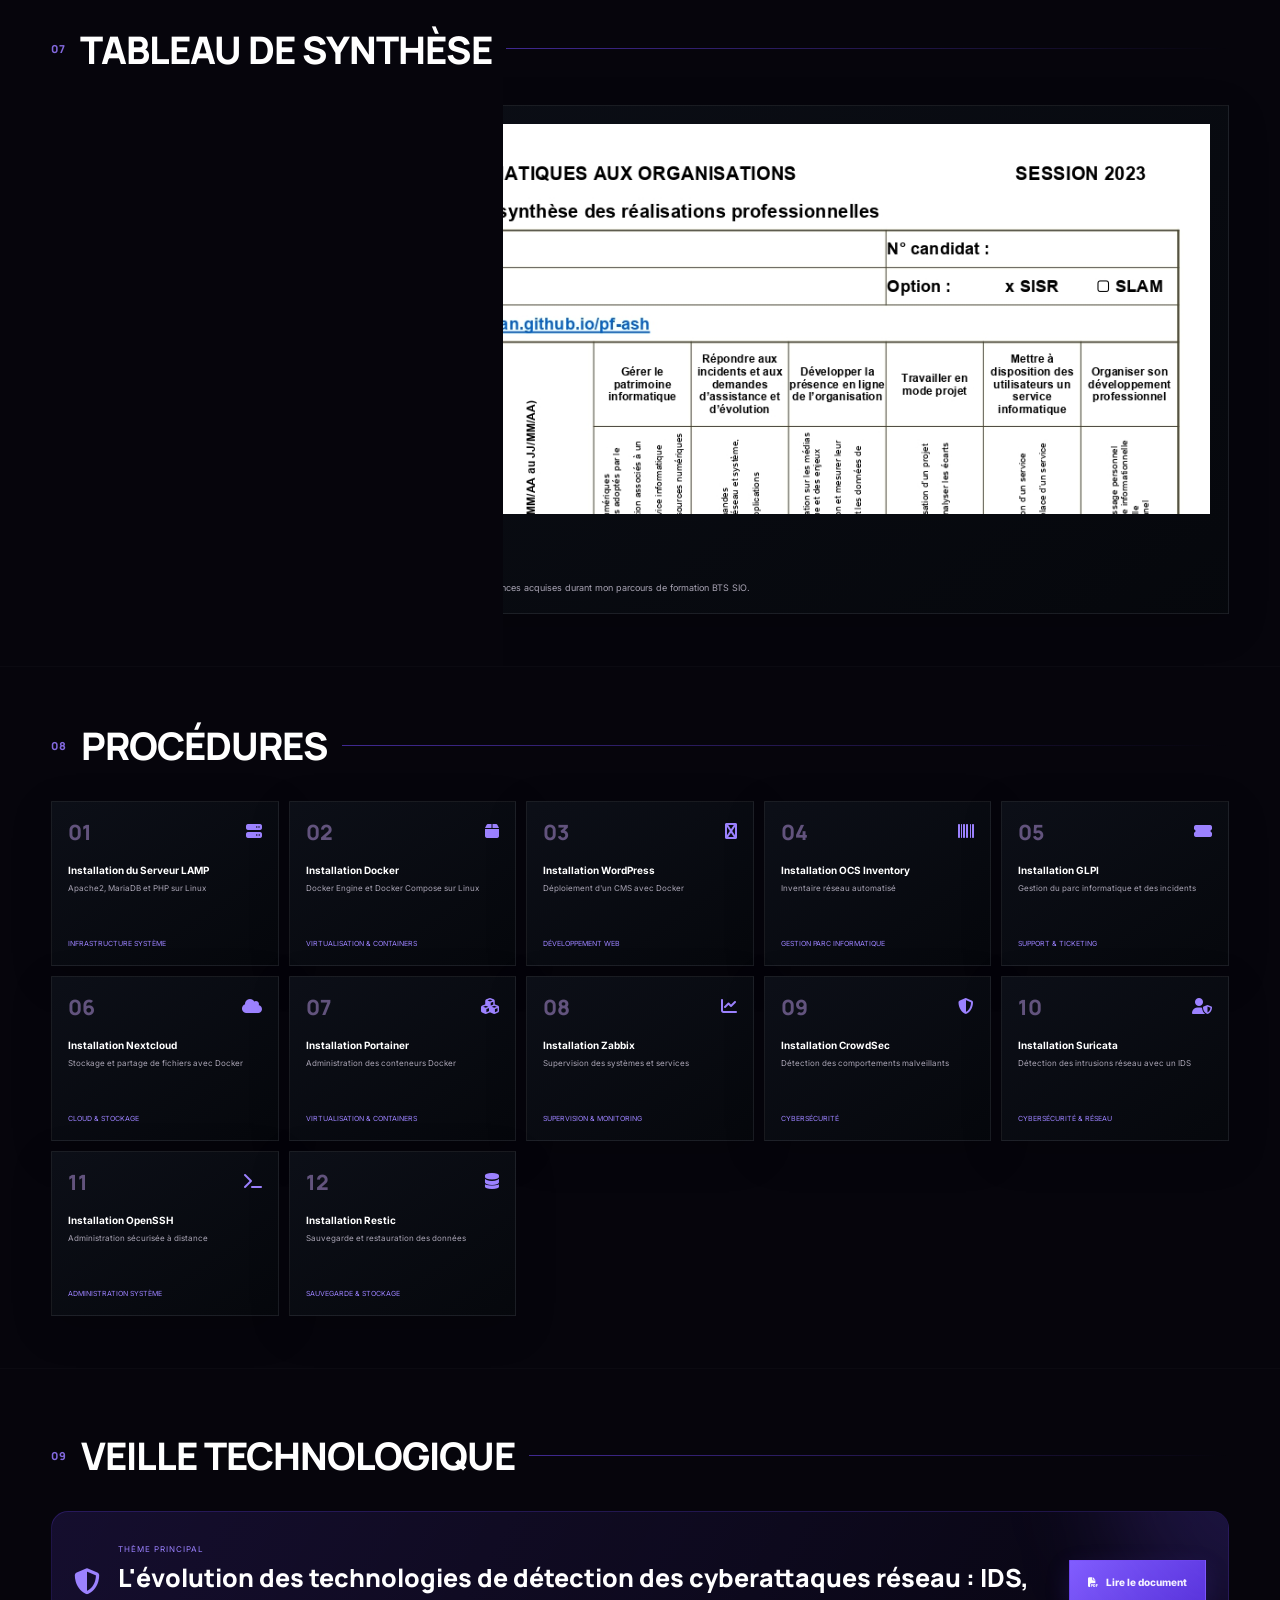
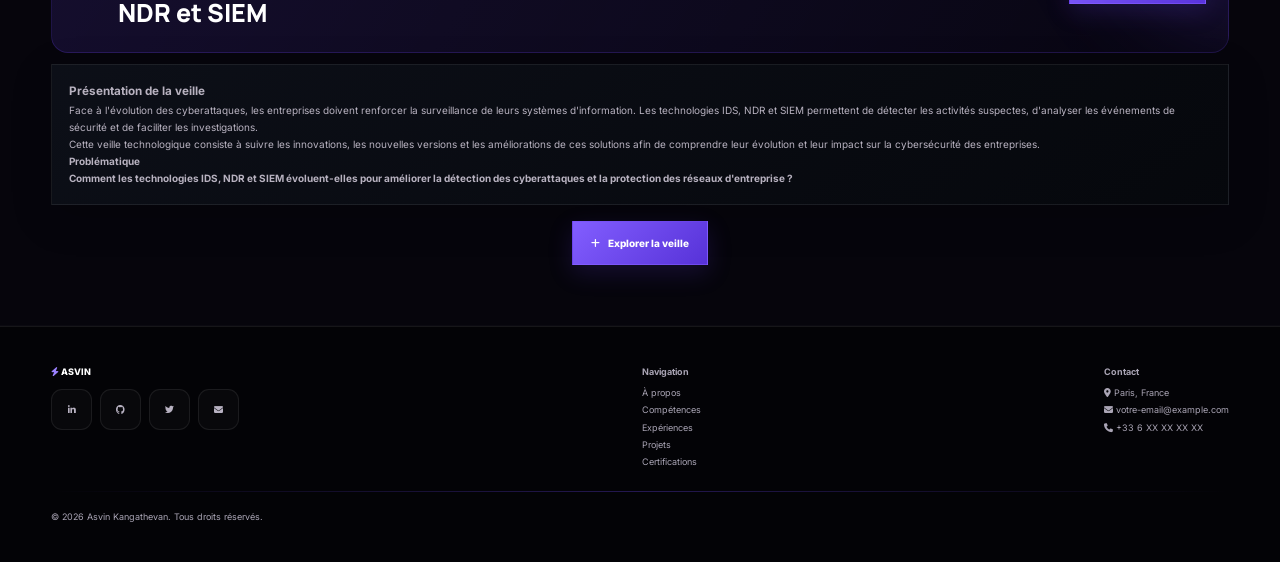
==== commit 36a25ca8: "Add files via upload" ====
--- a/index.html
+++ b/index.html
@@ -6,7 +6,7 @@
 <meta content="width=device-width, initial-scale=1.0" name="viewport"/>
 <title>Asvin KANGATHEVAN</title>
 <link href="image/3d-ball-blue-free-png.png" rel="icon"/>
-<link href="css/styless.css" rel="stylesheet"/>
+<link href="css/styless.css?v=20261029-2" rel="stylesheet"/>
 <link class="stylesheet" href="https://cdnjs.cloudflare.com/ajax/libs/font-awesome/6.4.0/css/all.min.css" rel="stylesheet"/>
 </head>
 <body>
@@ -242,8 +242,172 @@
 </div>
 </div>
 </section>
-<!-------------------------- Compétences Section -------------------------->
-<section class="competences-area" id="competences"><div class="container"><div class="section-title"><h2>COMPÉTENCES</h2><div class="title-line"></div></div><div class="competences-grid"><article class="competence-card"><h3 class="competence-card-title"><i aria-hidden="true" class="fa fa-network-wired"></i> Réseau</h3><div class="competence-tags"><span class="competence-tag">Réseau informatique</span><span class="competence-tag">Protocoles TCP/IP</span><span class="competence-tag">Modèle OSI</span><span class="competence-tag">Packet Tracer</span><span class="competence-tag">Wireshark</span><span class="competence-tag">Brassage</span><span class="competence-tag">Adressage IP</span><span class="competence-tag">Configuration de switch</span><span class="competence-tag">pfSense</span></div></article><article class="competence-card"><h3 class="competence-card-title"><i aria-hidden="true" class="fa fa-shield-alt"></i> Cybersécurité</h3><div class="competence-tags"><span class="competence-tag">RGPD</span><span class="competence-tag">Sécurité informatique</span><span class="competence-tag">EBIOS Risk Manager</span><span class="competence-tag">Analyse des risques</span><span class="competence-tag">SafeLine</span><span class="competence-tag">WAF</span></div></article><article class="competence-card"><h3 class="competence-card-title"><i aria-hidden="true" class="fa fa-code"></i> Développement</h3><div class="competence-tags"><span class="competence-tag">Python</span><span class="competence-tag">HTML / CSS</span><span class="competence-tag">JavaScript</span><span class="competence-tag">PHP</span><span class="competence-tag">PostgreSQL</span><span class="competence-tag">MySQL</span></div></article><article class="competence-card"><h3 class="competence-card-title"><i aria-hidden="true" class="fa fa-server"></i> Système</h3><div class="competence-tags"><span class="competence-tag">Linux</span><span class="competence-tag">Ubuntu Server 22.04</span><span class="competence-tag">Windows</span><span class="competence-tag">Administration système</span><span class="competence-tag">Active Directory</span><span class="competence-tag">WSL</span><span class="competence-tag">RustDesk</span><span class="competence-tag">Wake-on-LAN</span><span class="competence-tag">Machine virtuelle</span><span class="competence-tag">Docker</span><span class="competence-tag">Mattermost</span><span class="competence-tag">Proxmox VE</span></div></article><article class="competence-card"><h3 class="competence-card-title"><i aria-hidden="true" class="fa fa-chart-line"></i> Supervision</h3><div class="competence-tags"><span class="competence-tag">Prometheus</span><span class="competence-tag">Grafana</span></div></article><article class="competence-card"><h3 class="competence-card-title"><i aria-hidden="true" class="fa fa-headset"></i> Support informatique</h3><div class="competence-tags"><span class="competence-tag">Odoo</span><span class="competence-tag">Support utilisateur</span><span class="competence-tag">Diagnostic et dépannage</span><span class="competence-tag">Maintenance informatique</span><span class="competence-tag">Installation de logiciels</span><span class="competence-tag">Remmina</span></div></article><article class="competence-card"><h3 class="competence-card-title"><i aria-hidden="true" class="fa fa-book"></i> Autres Compétences</h3><div class="competence-tags"><span class="competence-tag">Anglais</span><span class="competence-tag">Gestion de projet</span><span class="competence-tag">Culture Économique, Juridique et Managériale</span></div><div class="competence-documents"><a class="competence-doc-link" href="tds/CDC V1.pdf" rel="noopener noreferrer" target="_blank"><i aria-hidden="true" class="fa-solid fa-file-pdf"></i> Document</a><a class="competence-doc-link" href="tds/Design sans titre.pdf.pdf" rel="noopener noreferrer" target="_blank"><i aria-hidden="true" class="fa-solid fa-file-pdf"></i> Documentation CEJM</a></div></article></div></div></section>
+
+
+<section class="competences-area" id="competences">
+    <div class="container">
+        <div class="section-title">
+            <h2>COMPÉTENCES</h2>
+            <div class="title-line"></div>
+        </div>
+
+        <div class="competences-grid">
+
+            <article class="competence-card">
+                <h3 class="competence-card-title">
+                    <i aria-hidden="true" class="fa fa-network-wired"></i>
+                    Réseau
+                </h3>
+                <div class="competence-tags">
+                    <span class="competence-tag">Réseau informatique</span>
+                    <span class="competence-tag">Protocoles TCP/IP</span>
+                    <span class="competence-tag">Modèle OSI</span>
+                    <span class="competence-tag">Packet Tracer</span>
+                    <span class="competence-tag">Wireshark</span>
+                    <span class="competence-tag">Brassage</span>
+                    <span class="competence-tag">Adressage IP</span>
+                    <span class="competence-tag">Configuration de switch</span>
+                    <span class="competence-tag">pfSense</span>
+                </div>
+            </article>
+
+            <article class="competence-card">
+                <h3 class="competence-card-title">
+                    <i aria-hidden="true" class="fa fa-shield-alt"></i>
+                    Cybersécurité
+                </h3>
+                <div class="competence-tags">
+                    <span class="competence-tag">RGPD</span>
+                    <span class="competence-tag">Sécurité informatique</span>
+                    <span class="competence-tag">EBIOS Risk Manager</span>
+                    <span class="competence-tag">Analyse des risques</span>
+                    <span class="competence-tag">SafeLine</span>
+                    <span class="competence-tag">WAF</span>
+                    <span class="competence-tag">CrowdSec</span>
+                    <span class="competence-tag">Suricata</span>
+                    <span class="competence-tag">UFW</span>
+                    <span class="competence-tag">OpenSSH</span>
+                    <span class="competence-tag">Restic</span>
+                </div>
+            </article>
+
+            <article class="competence-card">
+                <h3 class="competence-card-title">
+                    <i aria-hidden="true" class="fa fa-code"></i>
+                    Développement
+                </h3>
+                <div class="competence-tags">
+                    <span class="competence-tag">Python</span>
+                    <span class="competence-tag">HTML / CSS</span>
+                    <span class="competence-tag">JavaScript</span>
+                    <span class="competence-tag">PHP</span>
+                    <span class="competence-tag">PostgreSQL</span>
+                    <span class="competence-tag">MySQL</span>
+                    <span class="competence-tag">MariaDB</span>
+                    <span class="competence-tag">WordPress</span>
+                    <span class="competence-tag">Apache</span>
+                    <span class="competence-tag">Visual Studio Code</span>
+                </div>
+            </article>
+
+            <article class="competence-card">
+                <h3 class="competence-card-title">
+                    <i aria-hidden="true" class="fa fa-server"></i>
+                    Système
+                </h3>
+                <div class="competence-tags">
+                    <span class="competence-tag">Linux</span>
+                    <span class="competence-tag">Ubuntu Server 22.04</span>
+                    <span class="competence-tag">Windows</span>
+                    <span class="competence-tag">Administration système</span>
+                    <span class="competence-tag">Active Directory</span>
+                    <span class="competence-tag">WSL</span>
+                    <span class="competence-tag">RustDesk</span>
+                    <span class="competence-tag">Wake-on-LAN</span>
+                    <span class="competence-tag">Machine virtuelle</span>
+                    <span class="competence-tag">Docker</span>
+                    <span class="competence-tag">Mattermost</span>
+                    <span class="competence-tag">Proxmox VE</span>
+                    <span class="competence-tag">Linux Mint</span>
+                    <span class="competence-tag">VirtualBox</span>
+                    <span class="competence-tag">Docker Compose</span>
+                    <span class="competence-tag">Portainer</span>
+                    <span class="competence-tag">Nextcloud</span>
+                    <span class="competence-tag">PowerShell</span>
+                </div>
+            </article>
+
+            <article class="competence-card">
+                <h3 class="competence-card-title">
+                    <i aria-hidden="true" class="fa fa-chart-line"></i>
+                    Supervision
+                </h3>
+                <div class="competence-tags">
+                    <span class="competence-tag">Prometheus</span>
+                    <span class="competence-tag">Grafana</span>
+                    <span class="competence-tag">Windows Exporter</span>
+                    <span class="competence-tag">Zabbix</span>
+                </div>
+            </article>
+
+            <article class="competence-card">
+                <h3 class="competence-card-title">
+                    <i aria-hidden="true" class="fa fa-headset"></i>
+                    Support informatique
+                </h3>
+                <div class="competence-tags">
+                    <span class="competence-tag">Odoo</span>
+                    <span class="competence-tag">Support utilisateur</span>
+                    <span class="competence-tag">Diagnostic et dépannage</span>
+                    <span class="competence-tag">Maintenance informatique</span>
+                    <span class="competence-tag">Installation de logiciels</span>
+                    <span class="competence-tag">Remmina</span>
+                    <span class="competence-tag">GLPI</span>
+                    <span class="competence-tag">GLPI Agent</span>
+                    <span class="competence-tag">OCS Inventory</span>
+                </div>
+            </article>
+
+            <article class="competence-card">
+                <h3 class="competence-card-title">
+                    <i aria-hidden="true" class="fa fa-book"></i>
+                    Autres Compétences
+                </h3>
+                <div class="competence-tags">
+                    <span class="competence-tag">Anglais</span>
+                    <span class="competence-tag">Gestion de projet</span>
+                    <span class="competence-tag">
+                        Culture Économique, Juridique et Managériale
+                    </span>
+                </div>
+
+                <div class="competence-documents">
+                    <a
+                        class="competence-doc-link"
+                        href="tds/CDC V1.pdf"
+                        rel="noopener noreferrer"
+                        target="_blank"
+                    >
+                        <i aria-hidden="true" class="fa-solid fa-file-pdf"></i>
+                        Document
+                    </a>
+
+                    <a
+                        class="competence-doc-link"
+                        href="tds/Design sans titre.pdf.pdf"
+                        rel="noopener noreferrer"
+                        target="_blank"
+                    >
+                        <i aria-hidden="true" class="fa-solid fa-file-pdf"></i>
+                        Documentation CEJM
+                    </a>
+                </div>
+            </article>
+
+        </div>
+    </div>
+</section>
+
 <!-------------------------- Expériences Section -------------------------->
 <section class="experiences-area" id="experiences">
 <div class="container">
@@ -299,215 +463,27 @@
 </div>
 </div>
 </section>
-<!-------------------------- Projets Section -------------------------->
-<section class="projects-area" id="pro">
-<div class="container">
-<div class="section-title">
-<h2>PROJETS</h2>
-<div class="title-line"></div>
-</div>
-<div class="projects-grid">
-<!-- Projet 1 -->
-<div class="project-card animate-on-scroll">
-<div class="project-header">
-<div class="project-icon"><i class="fa fa-laptop-code"></i></div>
-<h3>Portfolio</h3>
-</div>
-<div class="project-description">
-<p>Site web personnel moderne développé avec HTML, CSS et JavaScript. Utilise des animations fluides et un design responsive.</p>
-</div>
-</div>
-<!-- Projet 2 -->
-<div class="project-card animate-on-scroll">
-<div class="project-header">
-<div class="project-icon"><i class="fa fa-car"></i></div>
-<h3>BookingAUTO</h3>
-</div>
-<div class="project-description">
-<p>Plateforme complète de location de voitures en ligne. Combine infrastructure, réseau, système et développement web (HTML, CSS, PHP, SQL).</p>
-<a class="team-member" href="tds/CDC V1.pdf">Cahier des charges</a>
-
-<div class="team-section">
-<p class="team-label">Participants :</p>
-<div class="team-members">
-<a class="team-member" href="https://alexis-110.github.io/E-portfolio/">Alexis MESSAGER</a>
-<a class="team-member" href="https://emilrastoder.github.io/emilportfolio">Emil RASTODER</a>
-<a class="team-member" href="https://comptererroll8-maker.github.io/e-portfolio/">Walid ABDELLOUI</a>
-</div>
-</div>
-</div>
-</div>
-<!-- Projet 3 -->
-<div class="project-card animate-on-scroll">
-<div class="project-header">
-<div class="project-icon"><i class="fa fa-network-wired"></i></div>
-<h3>Infrastructure réseau</h3>
-</div>
-<div class="project-description">
-<p>Conception complète d'une infrastructure réseau avec Cisco PacketTracer. Includes VLANs, routage et sécurité.</p>
-</div>
-</div>
-<!-- Projet 4 -->
-<div class="project-card animate-on-scroll">
-<div class="project-header">
-<div class="project-icon"><i class="fa fa-ticket-alt"></i></div>
-<h3>GLPI</h3>
-</div>
-<div class="project-description">
-<p>Mise en place d'une solution de gestion de parc informatique. Recense les équipements et gère les tickets d'assistance.</p>
-</div>
-</div>
-<!-- Projet 5 -->
-<div class="project-card animate-on-scroll">
-<div class="project-header">
-<div class="project-icon"><i class="fa fa-barcode"></i></div>
-<h3>OCS Inventory</h3>
-</div>
-<div class="project-description">
-<p>Déploiement d'un système d'inventaire automatisé. Collecte les informations matérielles et logicielles des machines du réseau.</p>
-</div>
-</div>
-<!-- Projet 6 -->
-<div class="project-card animate-on-scroll">
-<div class="project-header">
-<div class="project-icon"><i class="fa fa-wordpress"></i></div>
-<h3>WordPress</h3>
-</div>
-<div class="project-description">
-<p>Création et administration d'un site web dynamique. Installation, configuration de thèmes/plugins et gestion du contenu.</p>
-</div>
-</div>
-<!-- Projet 7 -->
-<div class="project-card animate-on-scroll">
-<div class="project-header">
-<div class="project-icon"><i class="fa fa-server"></i></div>
-<h3>LAMP / Apache2</h3>
-</div>
-<div class="project-description">
-<p>Installation et configuration d'un serveur web LAMP (Linux, Apache, MySQL, PHP). Déploiement d'applications web et gestion de base de données.</p>
-</div>
-</div>
-<div class="project-card animate-on-scroll">
-<div class="project-header">
-<div class="project-icon"><i class="fa fa-ticket"></i></div>
-<h3>Gestion des tickets avec Odoo</h3>
-</div>
-<div class="project-description">
-<p>Gestion et suivi des demandes d'assistance informatique avec Odoo. Prise en charge des tickets, diagnostic des incidents et suivi jusqu'à leur résolution.</p>
-</div>
-</div>
-<div class="project-card animate-on-scroll">
-<div class="project-header">
-<div class="project-icon"><i class="fa fa-wrench"></i></div>
-<h3>Maintenance informatique</h3>
-</div>
-<div class="project-description">
-<p>Maintenance du parc informatique et résolution d'incidents : remplacement de périphériques, dépannage audio, imprimantes, vidéoprojecteurs et postes informatiques.</p>
-</div>
-</div>
-<div class="project-card animate-on-scroll">
-<div class="project-header">
-<div class="project-icon"><i class="fa fa-line-chart"></i></div>
-<h3>Supervision avec Prometheus &amp; Grafana</h3>
-</div>
-<div class="project-description">
-<p>Mise en place d'une solution de supervision avec Prometheus, Grafana et Windows Exporter afin de surveiller les performances des postes informatiques.</p>
-</div>
-</div>
-<div class="project-card animate-on-scroll">
-<div class="project-header">
-<div class="project-icon"><i class="fa fa-server"></i></div>
-<h3>Installation d'Ubuntu Server</h3>
-</div>
-<div class="project-description">
-<p>Installation et configuration d'Ubuntu Server 22.04 pour héberger des services conteneurisés et résoudre les problèmes liés à la détection du stockage.</p>
-</div>
-</div>
-<div class="project-card animate-on-scroll">
-<div class="project-header">
-<div class="project-icon"><i class="fa fa-cubes"></i></div>
-<h3>Docker &amp; Docker Compose</h3>
-</div>
-<div class="project-description">
-<p>Installation et configuration de Docker et Docker Compose pour déployer et administrer des applications sous forme de conteneurs.</p>
-</div>
-</div>
-<div class="project-card animate-on-scroll">
-<div class="project-header">
-<div class="project-icon"><i class="fa fa-comments"></i></div>
-<h3>Déploiement de Mattermost</h3>
-</div>
-<div class="project-description">
-<p>Déploiement de Mattermost sur Ubuntu Server avec Docker et PostgreSQL afin de mettre en place une solution de communication collaborative.</p>
-</div>
-</div>
-<div class="project-card animate-on-scroll">
-<div class="project-header">
-<div class="project-icon"><i class="fa fa-shield"></i></div>
-<h3>Protection avec SafeLine</h3>
-</div>
-<div class="project-description">
-<p>Installation et configuration de SafeLine, un WAF placé devant Mattermost afin d'analyser les requêtes Web et de renforcer la sécurité de l'application.</p>
-</div>
-</div>
-<div class="project-card animate-on-scroll">
-<div class="project-header">
-<div class="project-icon"><i class="fa fa-database"></i></div>
-<h3>Administration Active Directory</h3>
-</div>
-<div class="project-description">
-<p>Nettoyage et optimisation de l'Active Directory : vérification des postes, suppression des anciens équipements et renommage des machines selon leur emplacement.</p>
-</div>
-</div>
-<div class="project-card animate-on-scroll">
-<div class="project-header">
-<div class="project-icon"><i class="fa fa-desktop"></i></div>
-<h3>Déploiement de RustDesk</h3>
-</div>
-<div class="project-description">
-<p>Déploiement et configuration de RustDesk sur les postes enseignants afin de faciliter la prise en main à distance et le support informatique.</p>
-</div>
-</div>
-<div class="project-card animate-on-scroll">
-<div class="project-header">
-<div class="project-icon"><i class="fa fa-linux"></i></div>
-<h3>Ubuntu avec WSL</h3>
-</div>
-<div class="project-description">
-<p>Installation d'Ubuntu sur Windows 11 avec WSL afin d'utiliser les outils et commandes Linux directement depuis l'environnement Windows.</p>
-</div>
-</div>
-<div class="project-card animate-on-scroll">
-<div class="project-header">
-<div class="project-icon"><i class="fa fa-print"></i></div>
-<h3>Poste de numérisation</h3>
-</div>
-<div class="project-description">
-<p>Remplacement et configuration d'un poste dédié à la numérisation, avec installation du logiciel de numérisation et des pilotes du scanner.</p>
-</div>
-</div>
-<div class="project-card animate-on-scroll">
-<div class="project-header">
-<div class="project-icon"><i class="fa fa-network-wired"></i></div>
-<h3>Configuration réseau</h3>
-</div>
-<div class="project-description">
-<p>Raccordement de prises Ethernet, brassage réseau, installation d'un switch et réalisation de tests de connectivité sur différents équipements de l'établissement.</p>
-</div>
-</div>
-<div class="project-card animate-on-scroll project-wide">
-<div class="project-header">
-<div class="project-icon"><i class="fa fa-flag"></i></div>
-<h3>Capture de Flag (CTF)</h3>
-</div>
-<div class="project-description">
-<p>Un <strong>Capture de Flag (CTF)</strong> est une activité, généralement organisée sous forme de jeu ou de compétition, dans laquelle les participants doivent résoudre une série de défis afin de retrouver des informations cachées appelées <em>flags</em>.</p>
-<p>Ces flags prennent souvent la forme de chaînes de caractères secrètes qui prouvent qu'un défi a été correctement résolu.</p>
-<p>Le CTF constitue à la fois un outil pédagogique efficace pour apprendre la cybersécurité de manière concrète et ludique, et un moyen d'évaluer les compétences techniques dans un environnement compétitif.</p>
-</div>
-</div>
-</div>
-</div>
+<!-------------------------- PROJETS -------------------------->
+<section class="projects-area" id="pro" aria-labelledby="projets-titre">
+  <div class="projets-wrap">
+    <div class="section-title">
+      <h2 id="projets-titre">PROJETS</h2>
+      <div class="title-line"></div>
+    </div>
+    <div class="projets-grid-custom">
+      <article class="projet-domaine"><span class="projet-icon" aria-hidden="true"><svg xmlns="http://www.w3.org/2000/svg" viewBox="0 0 24 24" width="23" height="23" fill="none" stroke="currentColor" stroke-width="2" stroke-linecap="round" stroke-linejoin="round" aria-hidden="true"><path d="m8 9-3 3 3 3M16 9l3 3-3 3M14 4l-4 16"/></svg></span><h3>Développement web</h3><p class="projet-resume">Portfolio • BookingAUTO • WordPress</p><span class="projet-count">1 procédure PDF</span><button type="button" class="projet-open" data-project="web" aria-controls="projets-detail" aria-expanded="false">Voir les réalisations ↗</button></article>
+      <article class="projet-domaine"><span class="projet-icon" aria-hidden="true"><svg xmlns="http://www.w3.org/2000/svg" viewBox="0 0 24 24" width="23" height="23" fill="none" stroke="currentColor" stroke-width="2" stroke-linecap="round" stroke-linejoin="round" aria-hidden="true"><rect x="3" y="3" width="18" height="8" rx="1"/><rect x="3" y="13" width="18" height="8" rx="1"/><path d="M7 7h.01M7 17h.01M11 7h7M11 17h7"/></svg></span><h3>Systèmes &amp; Docker</h3><p class="projet-resume">VirtualBox • Linux Mint • Ubuntu Server • Proxmox • LAMP • Docker • Nextcloud • Mattermost • Portainer</p><span class="projet-count">4 procédures PDF</span><button type="button" class="projet-open" data-project="systemes" aria-controls="projets-detail" aria-expanded="false">Voir les réalisations ↗</button></article>
+      <article class="projet-domaine"><span class="projet-icon" aria-hidden="true"><svg xmlns="http://www.w3.org/2000/svg" viewBox="0 0 24 24" width="23" height="23" fill="none" stroke="currentColor" stroke-width="2" stroke-linecap="round" stroke-linejoin="round" aria-hidden="true"><rect x="9" y="2" width="6" height="5" rx=".5"/><rect x="2" y="17" width="6" height="5" rx=".5"/><rect x="9" y="17" width="6" height="5" rx=".5"/><rect x="16" y="17" width="6" height="5" rx=".5"/><path d="M12 7v5M5 17v-5h14v5M12 12v5"/></svg></span><h3>Infrastructure réseau</h3><p class="projet-resume">Cisco • VLAN • Routage • NAT • Brassage • Switch • Wireshark</p><span class="projet-count">Projets et travaux pratiques</span><button type="button" class="projet-open" data-project="reseau" aria-controls="projets-detail" aria-expanded="false">Voir les réalisations ↗</button></article>
+      <article class="projet-domaine"><span class="projet-icon" aria-hidden="true"><svg xmlns="http://www.w3.org/2000/svg" viewBox="0 0 24 24" width="23" height="23" fill="none" stroke="currentColor" stroke-width="2" stroke-linecap="round" stroke-linejoin="round" aria-hidden="true"><rect x="2" y="3" width="20" height="15" rx="1"/><path d="M8 22h8M12 18v4"/></svg></span><h3>Support &amp; parc</h3><p class="projet-resume">GLPI • OCS Inventory • Odoo • Active Directory • RustDesk • Maintenance</p><span class="projet-count">1 procédure PDF</span><button type="button" class="projet-open" data-project="support" aria-controls="projets-detail" aria-expanded="false">Voir les réalisations ↗</button></article>
+      <article class="projet-domaine"><span class="projet-icon" aria-hidden="true"><svg xmlns="http://www.w3.org/2000/svg" viewBox="0 0 24 24" width="23" height="23" fill="none" stroke="currentColor" stroke-width="2" stroke-linecap="round" stroke-linejoin="round" aria-hidden="true"><path d="M3 3v18h18M7 16l5-6 4 3 5-7"/></svg></span><h3>Supervision</h3><p class="projet-resume">Prometheus • Grafana • Windows Exporter • Zabbix</p><span class="projet-count">1 procédure PDF</span><button type="button" class="projet-open" data-project="supervision" aria-controls="projets-detail" aria-expanded="false">Voir les réalisations ↗</button></article>
+      <article class="projet-domaine"><span class="projet-icon" aria-hidden="true"><svg xmlns="http://www.w3.org/2000/svg" viewBox="0 0 24 24" width="23" height="23" fill="none" stroke="currentColor" stroke-width="2" stroke-linecap="round" stroke-linejoin="round" aria-hidden="true"><path d="M12 22s8-4 8-10V5l-8-3-8 3v7c0 6 8 10 8 10Z"/><path d="M12 2v20"/></svg></span><h3>Cybersécurité</h3><p class="projet-resume">SafeLine • CrowdSec • Suricata • UFW • OpenSSH • Restic • CTF</p><span class="projet-count">4 procédures PDF</span><button type="button" class="projet-open" data-project="securite" aria-controls="projets-detail" aria-expanded="false">Voir les réalisations ↗</button></article>
+    </div>
+    <section class="projets-detail" id="projets-detail" hidden aria-live="polite" aria-label="Détail des réalisations">
+      <div class="detail-head"><h3 id="detail-title"></h3><button type="button" class="detail-close" aria-label="Fermer les détails">Fermer ✕</button></div>
+      <p class="detail-description" id="detail-description"></p>
+      <div class="detail-list" id="detail-list"></div>
+    </section>
+  </div>
 </section>
 <!------------------------------- Certifications -------------------------------->
 <section class="certifications-area" id="certi">
@@ -621,77 +597,178 @@
 </div>
 </div>
 </section>
+
+
 <!-------------------------- Procédures Section -------------------------->
 <section class="procedures-area" id="procedure">
-<div class="container">
-<div class="section-title">
-<h2>PROCÉDURES</h2>
-<div class="title-line"></div>
-</div>
-<div class="procedures-grid">
-<!-- Procédure 1 -->
-<a class="procedure-card animate-on-scroll" href="https://doc.ubuntu-fr.org/lamp" target="_blank">
-<div class="procedure-header">
-<div class="procedure-number">01</div>
-<div class="procedure-icon"><i class="fa fa-server"></i></div>
-</div>
-<div class="procedure-content">
-<h3>Installation du Serveur LAMP</h3>
-<p>Apache2 et MariaDB sur Linux</p>
-</div>
-<div class="procedure-domain">Infrastructure Système</div>
-</a>
-<!-- Procédure 2 -->
-<a class="procedure-card animate-on-scroll" href="https://www.it-connect.fr/installation-pas-a-pas-de-docker-sur-debian-11/" target="_blank">
-<div class="procedure-header">
-<div class="procedure-number">02</div>
-<div class="procedure-icon"><i class="fa fa-box"></i></div>
-</div>
-<div class="procedure-content">
-<h3>Installation Docker</h3>
-<p>Sur Debian 11</p>
-</div>
-<div class="procedure-domain">Virtualisation &amp; Containers</div>
-</a>
-<!-- Procédure 3 -->
-<a class="procedure-card animate-on-scroll" href="https://doc.ubuntu-fr.org/wordpress" target="_blank">
-<div class="procedure-header">
-<div class="procedure-number">03</div>
-<div class="procedure-icon"><i class="fa fa-wordpress"></i></div>
-</div>
-<div class="procedure-content">
-<h3>Installation du Serveur Wordpress</h3>
-<p>Configuration complète CMS</p>
-</div>
-<div class="procedure-domain">Développement Web</div>
-</a>
-<!-- Procédure 4 -->
-<a class="procedure-card animate-on-scroll" href="tds/documentation d'installation de ocs.pdf">
-<div class="procedure-header">
-<div class="procedure-number">04</div>
-<div class="procedure-icon"><i class="fa fa-barcode"></i></div>
-</div>
-<div class="procedure-content">
-<h3>Installation OCS Inventory</h3>
-<p>Inventaire réseau automatisé</p>
-</div>
-<div class="procedure-domain">Gestion Parc Informatique</div>
-</a>
-<!-- Procédure 5 -->
-<a class="procedure-card animate-on-scroll" href="tds/GLPI Procedure.pdf" target="_blank">
-<div class="procedure-header">
-<div class="procedure-number">05</div>
-<div class="procedure-icon"><i class="fa fa-ticket-alt"></i></div>
-</div>
-<div class="procedure-content">
-<h3>Installation GLPI</h3>
-<p>Liaison LDAP &amp; Windows Server</p>
-</div>
-<div class="procedure-domain">Support &amp; Ticketing</div>
-</a>
-</div>
-</div>
+    <div class="container">
+        <div class="section-title">
+            <h2>PROCÉDURES</h2>
+            <div class="title-line"></div>
+        </div>
+
+        <div class="procedures-grid">
+
+            <!-- Procédure 1 -->
+            <a class="procedure-card animate-on-scroll" href="tds/LAMP-Procedure.pdf" target="_blank">
+                <div class="procedure-header">
+                    <div class="procedure-number">01</div>
+                    <div class="procedure-icon"><i class="fa fa-server"></i></div>
+                </div>
+                <div class="procedure-content">
+                    <h3>Installation du Serveur LAMP</h3>
+                    <p>Apache2, MariaDB et PHP sur Linux</p>
+                </div>
+                <div class="procedure-domain">Infrastructure Système</div>
+            </a>
+
+            <!-- Procédure 2 -->
+            <a class="procedure-card animate-on-scroll" href="tds/Docker-Procedure.pdf" target="_blank">
+                <div class="procedure-header">
+                    <div class="procedure-number">02</div>
+                    <div class="procedure-icon"><i class="fa fa-box"></i></div>
+                </div>
+                <div class="procedure-content">
+                    <h3>Installation Docker</h3>
+                    <p>Docker Engine et Docker Compose sur Linux</p>
+                </div>
+                <div class="procedure-domain">Virtualisation &amp; Containers</div>
+            </a>
+
+            <!-- Procédure 3 -->
+            <a class="procedure-card animate-on-scroll" href="tds/WordPress-Procedure.pdf" target="_blank">
+                <div class="procedure-header">
+                    <div class="procedure-number">03</div>
+                    <div class="procedure-icon"><i class="fa fa-wordpress"></i></div>
+                </div>
+                <div class="procedure-content">
+                    <h3>Installation WordPress</h3>
+                    <p>Déploiement d'un CMS avec Docker</p>
+                </div>
+                <div class="procedure-domain">Développement Web</div>
+            </a>
+
+            <!-- Procédure 4 -->
+            <a class="procedure-card animate-on-scroll" href="tds/documentation d'installation de ocs.pdf" target="_blank">
+                <div class="procedure-header">
+                    <div class="procedure-number">04</div>
+                    <div class="procedure-icon"><i class="fa fa-barcode"></i></div>
+                </div>
+                <div class="procedure-content">
+                    <h3>Installation OCS Inventory</h3>
+                    <p>Inventaire réseau automatisé</p>
+                </div>
+                <div class="procedure-domain">Gestion Parc Informatique</div>
+            </a>
+
+            <!-- Procédure 5 -->
+            <a class="procedure-card animate-on-scroll" href="tds/GLPI-Procedure.pdf" target="_blank">
+                <div class="procedure-header">
+                    <div class="procedure-number">05</div>
+                    <div class="procedure-icon"><i class="fa fa-ticket-alt"></i></div>
+                </div>
+                <div class="procedure-content">
+                    <h3>Installation GLPI</h3>
+                    <p>Gestion du parc informatique et des incidents</p>
+                </div>
+                <div class="procedure-domain">Support &amp; Ticketing</div>
+            </a>
+
+            <!-- Procédure 6 -->
+            <a class="procedure-card animate-on-scroll" href="tds/Nextcloud-Procedure.pdf" target="_blank">
+                <div class="procedure-header">
+                    <div class="procedure-number">06</div>
+                    <div class="procedure-icon"><i class="fa fa-cloud"></i></div>
+                </div>
+                <div class="procedure-content">
+                    <h3>Installation Nextcloud</h3>
+                    <p>Stockage et partage de fichiers avec Docker</p>
+                </div>
+                <div class="procedure-domain">Cloud &amp; Stockage</div>
+            </a>
+
+            <!-- Procédure 7 -->
+            <a class="procedure-card animate-on-scroll" href="tds/Portainer-Procedure.pdf" target="_blank">
+                <div class="procedure-header">
+                    <div class="procedure-number">07</div>
+                    <div class="procedure-icon"><i class="fa fa-cubes"></i></div>
+                </div>
+                <div class="procedure-content">
+                    <h3>Installation Portainer</h3>
+                    <p>Administration des conteneurs Docker</p>
+                </div>
+                <div class="procedure-domain">Virtualisation &amp; Containers</div>
+            </a>
+
+            <!-- Procédure 8 -->
+            <a class="procedure-card animate-on-scroll" href="tds/Zabbix-Procedure.pdf" target="_blank">
+                <div class="procedure-header">
+                    <div class="procedure-number">08</div>
+                    <div class="procedure-icon"><i class="fa fa-chart-line"></i></div>
+                </div>
+                <div class="procedure-content">
+                    <h3>Installation Zabbix</h3>
+                    <p>Supervision des systèmes et services</p>
+                </div>
+                <div class="procedure-domain">Supervision &amp; Monitoring</div>
+            </a>
+
+            <!-- Procédure 9 -->
+            <a class="procedure-card animate-on-scroll" href="tds/CrowdSec-Procédure.pdf" target="_blank">
+                <div class="procedure-header">
+                    <div class="procedure-number">09</div>
+                    <div class="procedure-icon"><i class="fa fa-shield-alt"></i></div>
+                </div>
+                <div class="procedure-content">
+                    <h3>Installation CrowdSec</h3>
+                    <p>Détection des comportements malveillants</p>
+                </div>
+                <div class="procedure-domain">Cybersécurité</div>
+            </a>
+
+            <!-- Procédure 10 -->
+            <a class="procedure-card animate-on-scroll" href="tds/Suricata-Procedure.pdf" target="_blank">
+                <div class="procedure-header">
+                    <div class="procedure-number">10</div>
+                    <div class="procedure-icon"><i class="fa fa-user-shield"></i></div>
+                </div>
+                <div class="procedure-content">
+                    <h3>Installation Suricata</h3>
+                    <p>Détection des intrusions réseau avec un IDS</p>
+                </div>
+                <div class="procedure-domain">Cybersécurité &amp; Réseau</div>
+            </a>
+
+            <!-- Procédure 11 -->
+            <a class="procedure-card animate-on-scroll" href="tds/OpenSSH-Procedure.pdf" target="_blank">
+                <div class="procedure-header">
+                    <div class="procedure-number">11</div>
+                    <div class="procedure-icon"><i class="fa fa-terminal"></i></div>
+                </div>
+                <div class="procedure-content">
+                    <h3>Installation OpenSSH</h3>
+                    <p>Administration sécurisée à distance</p>
+                </div>
+                <div class="procedure-domain">Administration Système</div>
+            </a>
+
+            <!-- Procédure 12 -->
+            <a class="procedure-card animate-on-scroll" href="tds/Restic-Procedure.pdf" target="_blank">
+                <div class="procedure-header">
+                    <div class="procedure-number">12</div>
+                    <div class="procedure-icon"><i class="fa fa-database"></i></div>
+                </div>
+                <div class="procedure-content">
+                    <h3>Installation Restic</h3>
+                    <p>Sauvegarde et restauration des données</p>
+                </div>
+                <div class="procedure-domain">Sauvegarde &amp; Stockage</div>
+            </a>
+
+        </div>
+    </div>
 </section>
+
 
 
 
@@ -951,6 +1028,6 @@
 </div>
 </footer>
 <!-------------------------- JS -------------------------->
-<script src="script.js"></script>
+<script src="javascript/script.js"></script>
 </body>
 </html>
--- a/css/styless.css
+++ b/css/styless.css
@@ -2592,3 +2592,60 @@
 .theme-btn {
     border-radius: 0 !important;
 }
+
+/* N°28 BLACK HOLE — correction: animation sans transform/opacity !important */
+.blackhole28-card{position:relative;isolation:isolate;border-radius:0!important}
+.blackhole28-overlay{position:absolute;inset:0;z-index:90;pointer-events:none;overflow:hidden;opacity:0;border-radius:0;display:block}
+.blackhole28-overlay::before{content:"";position:absolute;left:50%;top:50%;width:180px;height:180px;border-radius:50%;background:radial-gradient(circle,#000 0 18%,#10041e 20%,#3b16a3 25%,#a68cff 29%,#7047ff 34%,rgba(112,71,255,.22) 42%,transparent 66%),repeating-conic-gradient(from 0deg,#7047ff 0deg 9deg,transparent 13deg 24deg,#b49fff 27deg 30deg,transparent 35deg 45deg);box-shadow:0 0 35px #7047ff88;filter:drop-shadow(0 0 10px #7047ff);transform:translate(-50%,-50%) scale(.05);opacity:0}
+.blackhole28-card.blackhole28-active>.blackhole28-overlay{opacity:1}
+.blackhole28-card.blackhole28-active>.blackhole28-overlay::before{animation:blackhole28-vortex 1.3s cubic-bezier(.18,.75,.22,1) both}
+.blackhole28-card.blackhole28-active{animation:blackhole28-pulse 1.3s ease-out}
+@keyframes blackhole28-vortex{0%{transform:translate(-50%,-50%) scale(.05) rotate(0deg);opacity:0}18%{opacity:1}60%{transform:translate(-50%,-50%) scale(1.05) rotate(360deg);opacity:1}100%{transform:translate(-50%,-50%) scale(1.8) rotate(720deg);opacity:0}}
+@keyframes blackhole28-pulse{0%,100%{box-shadow:0 12px 38px #0003}50%{box-shadow:0 0 30px #7047ff99,0 0 55px #7047ff44}}
+@media(prefers-reduced-motion:reduce){.blackhole28-card.blackhole28-active,.blackhole28-card.blackhole28-active>.blackhole28-overlay::before{animation:none}}
+
+/* =========================================================
+   CORRECTION VEILLE TECHNOLOGIQUE — IDS / NDR / SIEM
+   Limitee a #veille : aucune autre section modifiee.
+   ========================================================= */
+#veille .applications-area .app-content { min-width: 0; }
+#veille .applications-area .app-content h4 {
+    font-family: Manrope, Inter, sans-serif;
+    font-size: 11px;
+    line-height: 1.45;
+    font-weight: 700;
+    margin: 0 0 7px;
+    color: #f8f6ff;
+}
+#veille .applications-area .app-content p,
+#veille .applications-area .app-content li {
+    font-family: Inter, Arial, sans-serif;
+    font-size: 10px;
+    line-height: 1.65;
+    font-weight: 400;
+    color: #b8b2c0;
+    margin: 0 0 6px;
+    opacity: 1;
+}
+#veille .applications-area .app-content p:last-child { margin-bottom: 0; }
+#veille .applications-area .app-content strong {
+    font-size: inherit;
+    font-weight: 700;
+    color: #eee9ff;
+}
+#veille .applications-area .app-content a {
+    font-size: inherit;
+    color: #a992ff;
+    text-decoration: underline;
+    text-underline-offset: 2px;
+    overflow-wrap: anywhere;
+}
+#veille .applications-area .application-item {
+    padding: 16px;
+    align-content: start;
+}
+@media (max-width: 650px) {
+    #veille .applications-area .app-content p,
+    #veille .applications-area .app-content li { font-size: 10px; line-height: 1.6; }
+    #veille .applications-area .app-content h4 { font-size: 11px; }
+}
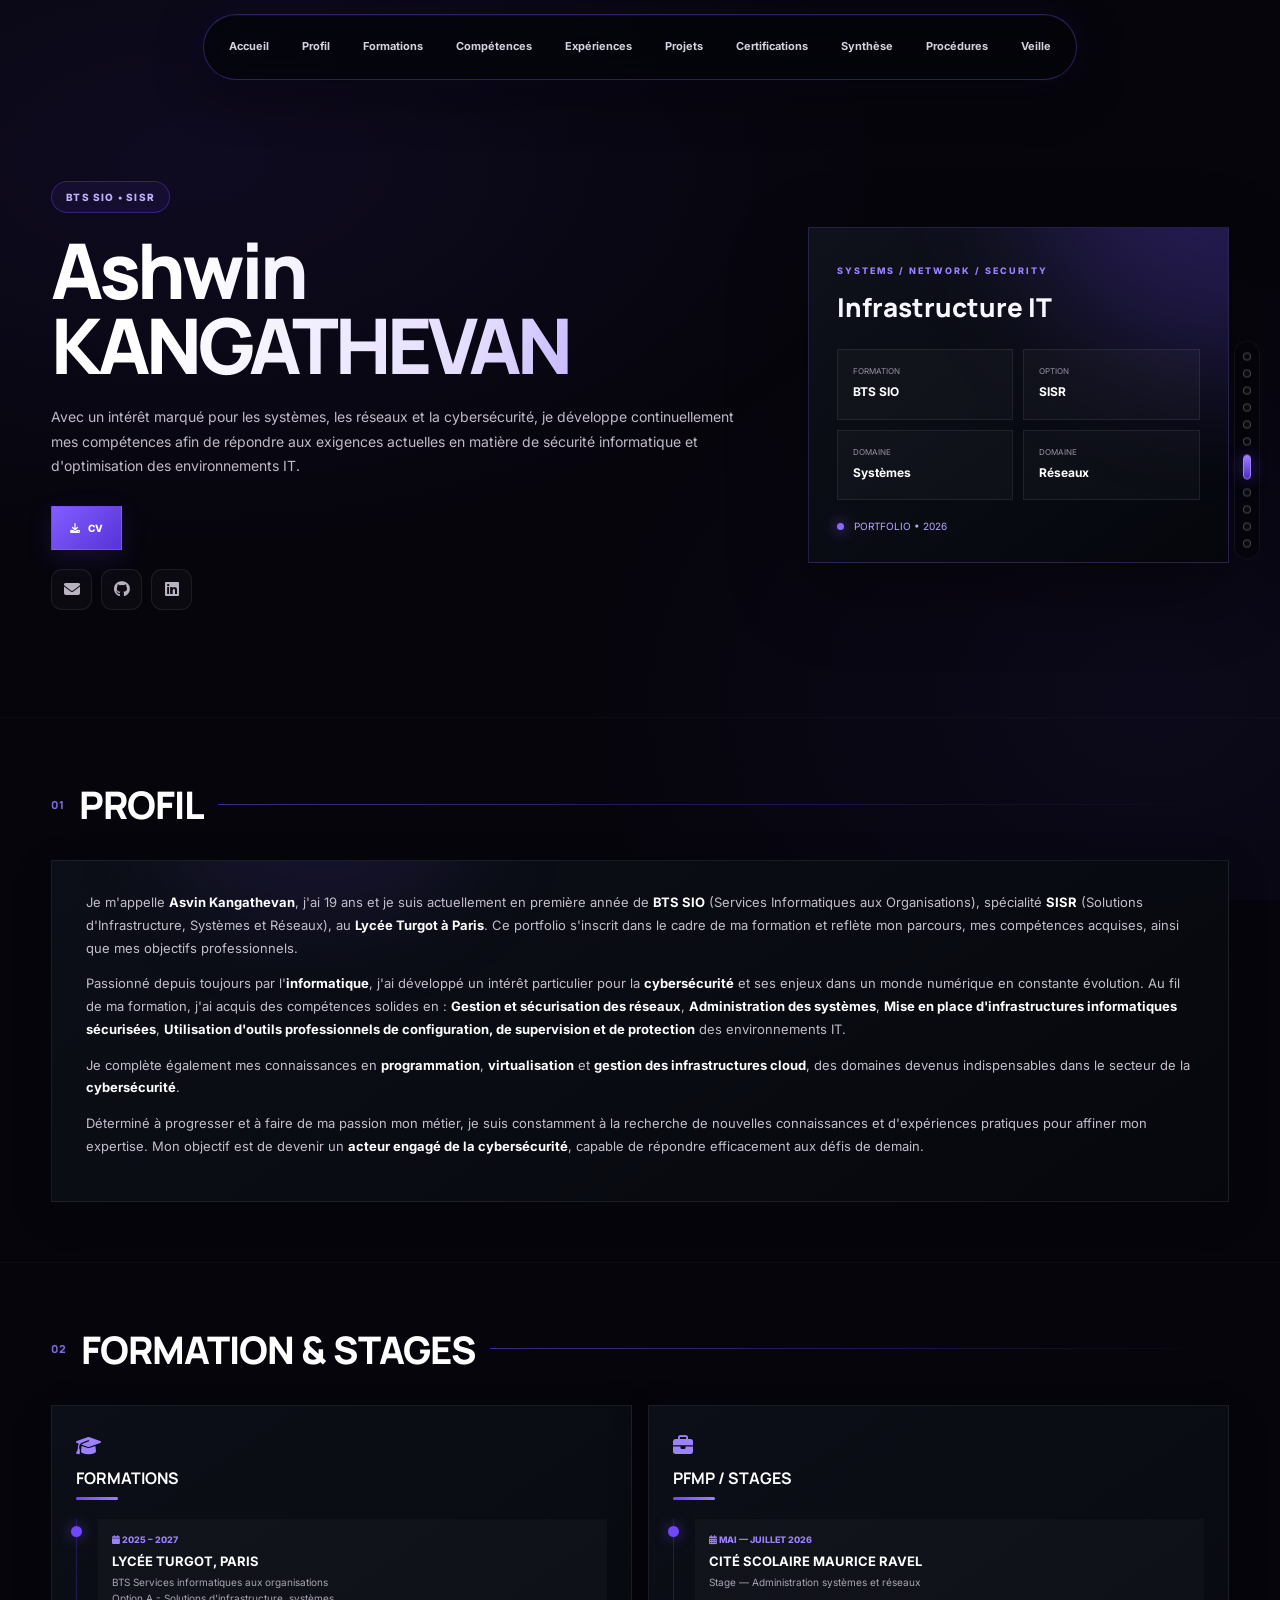
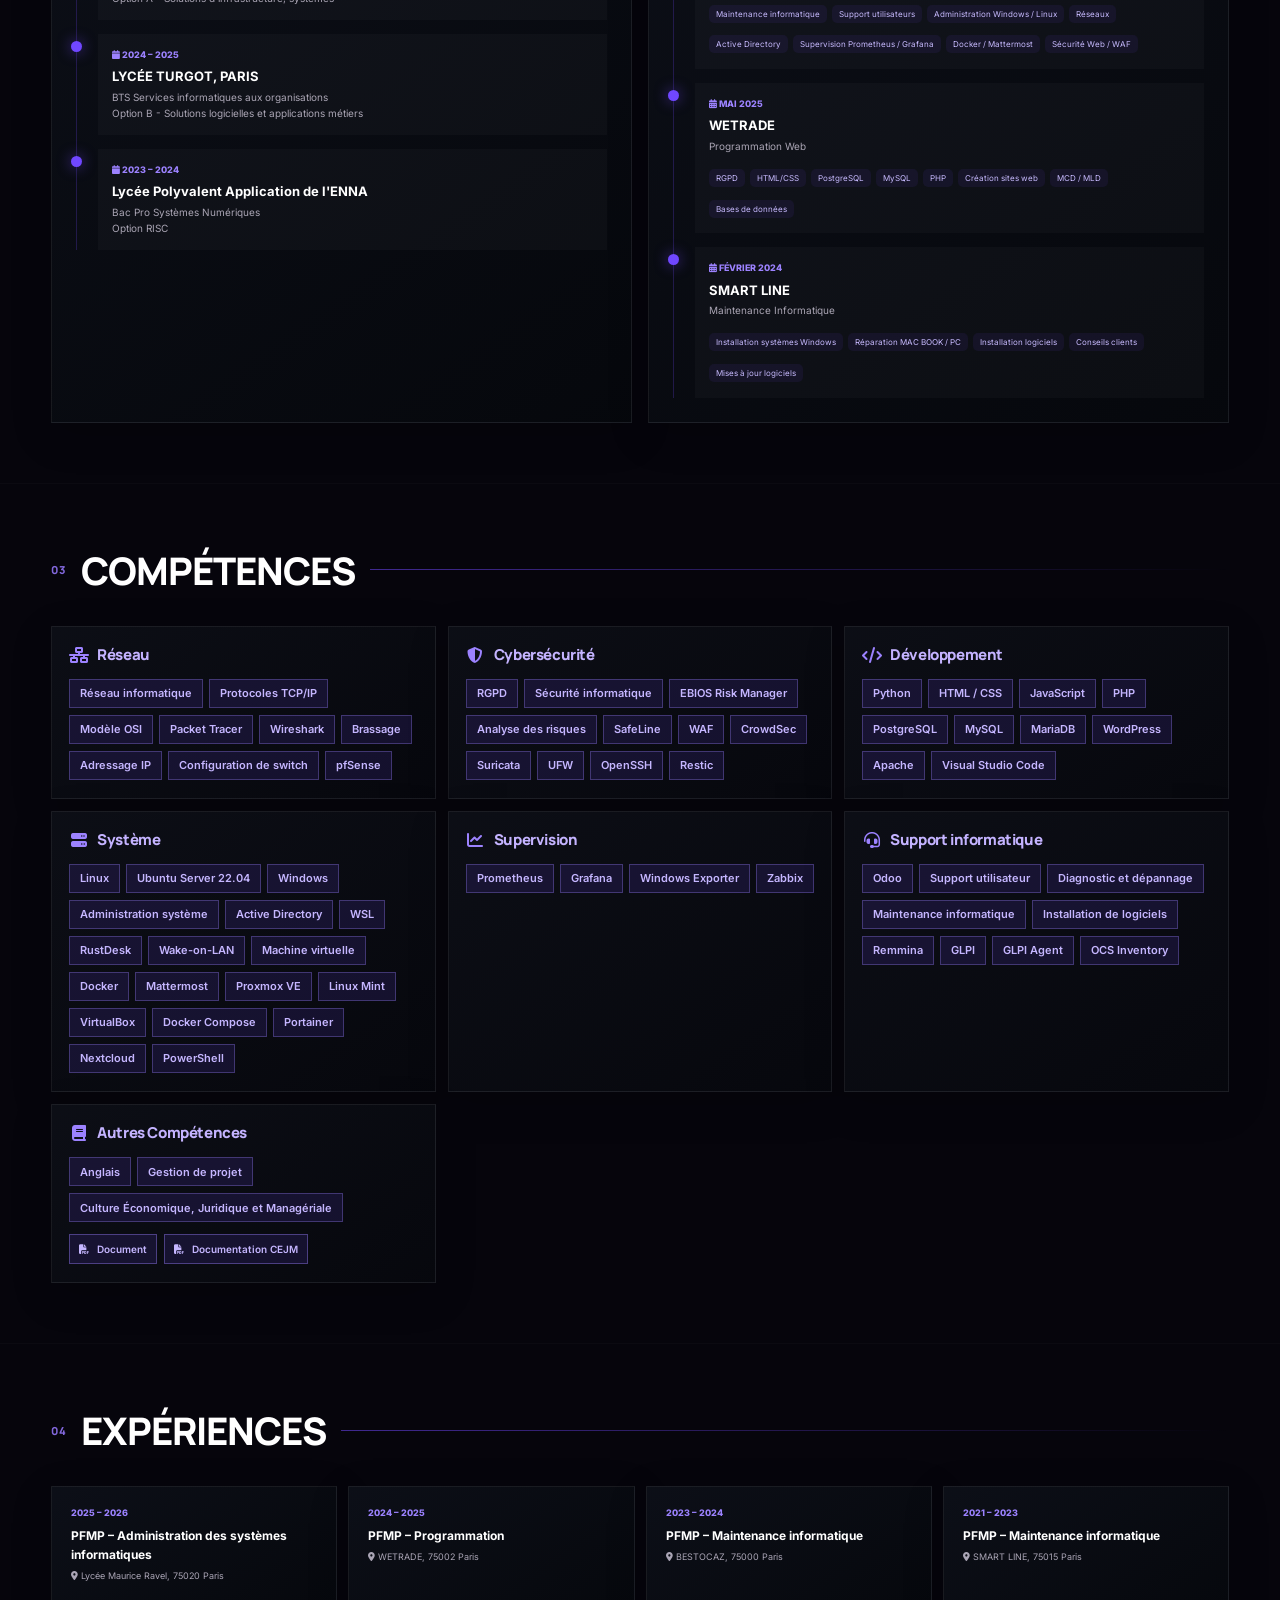
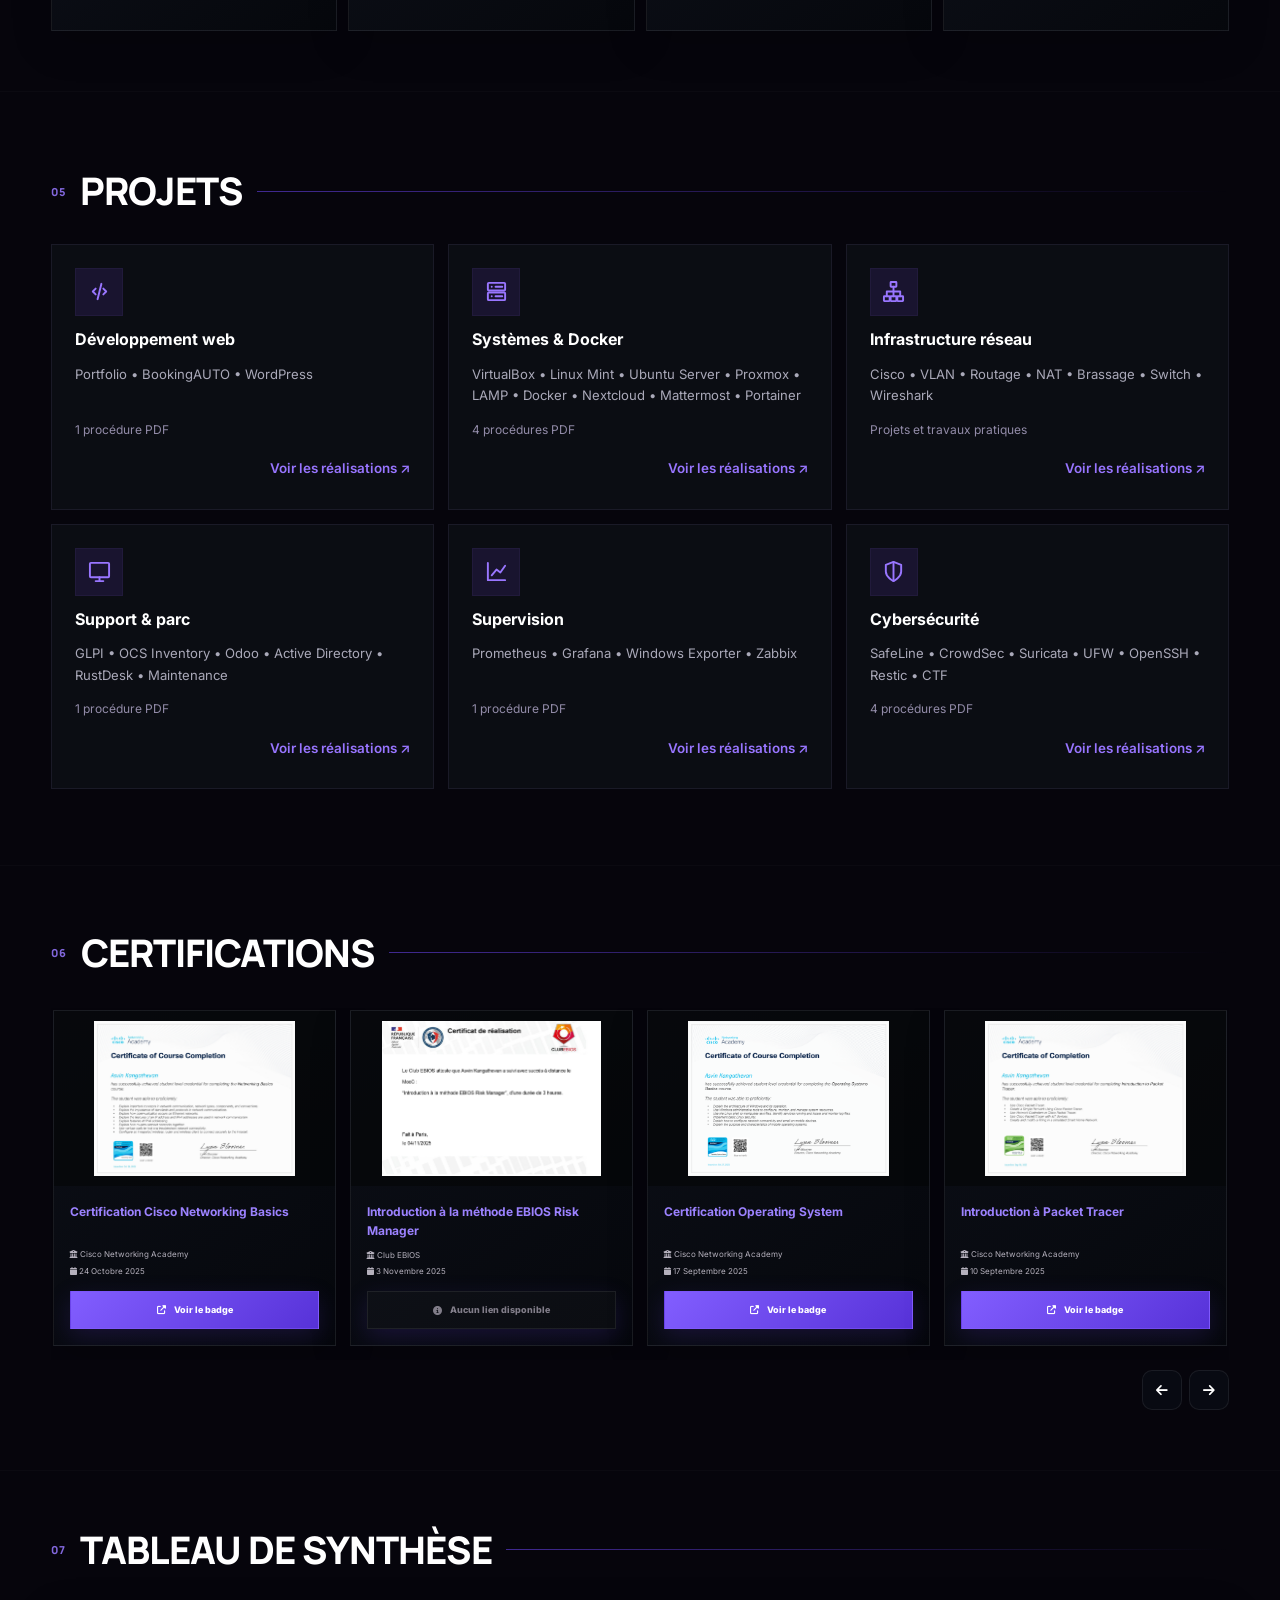
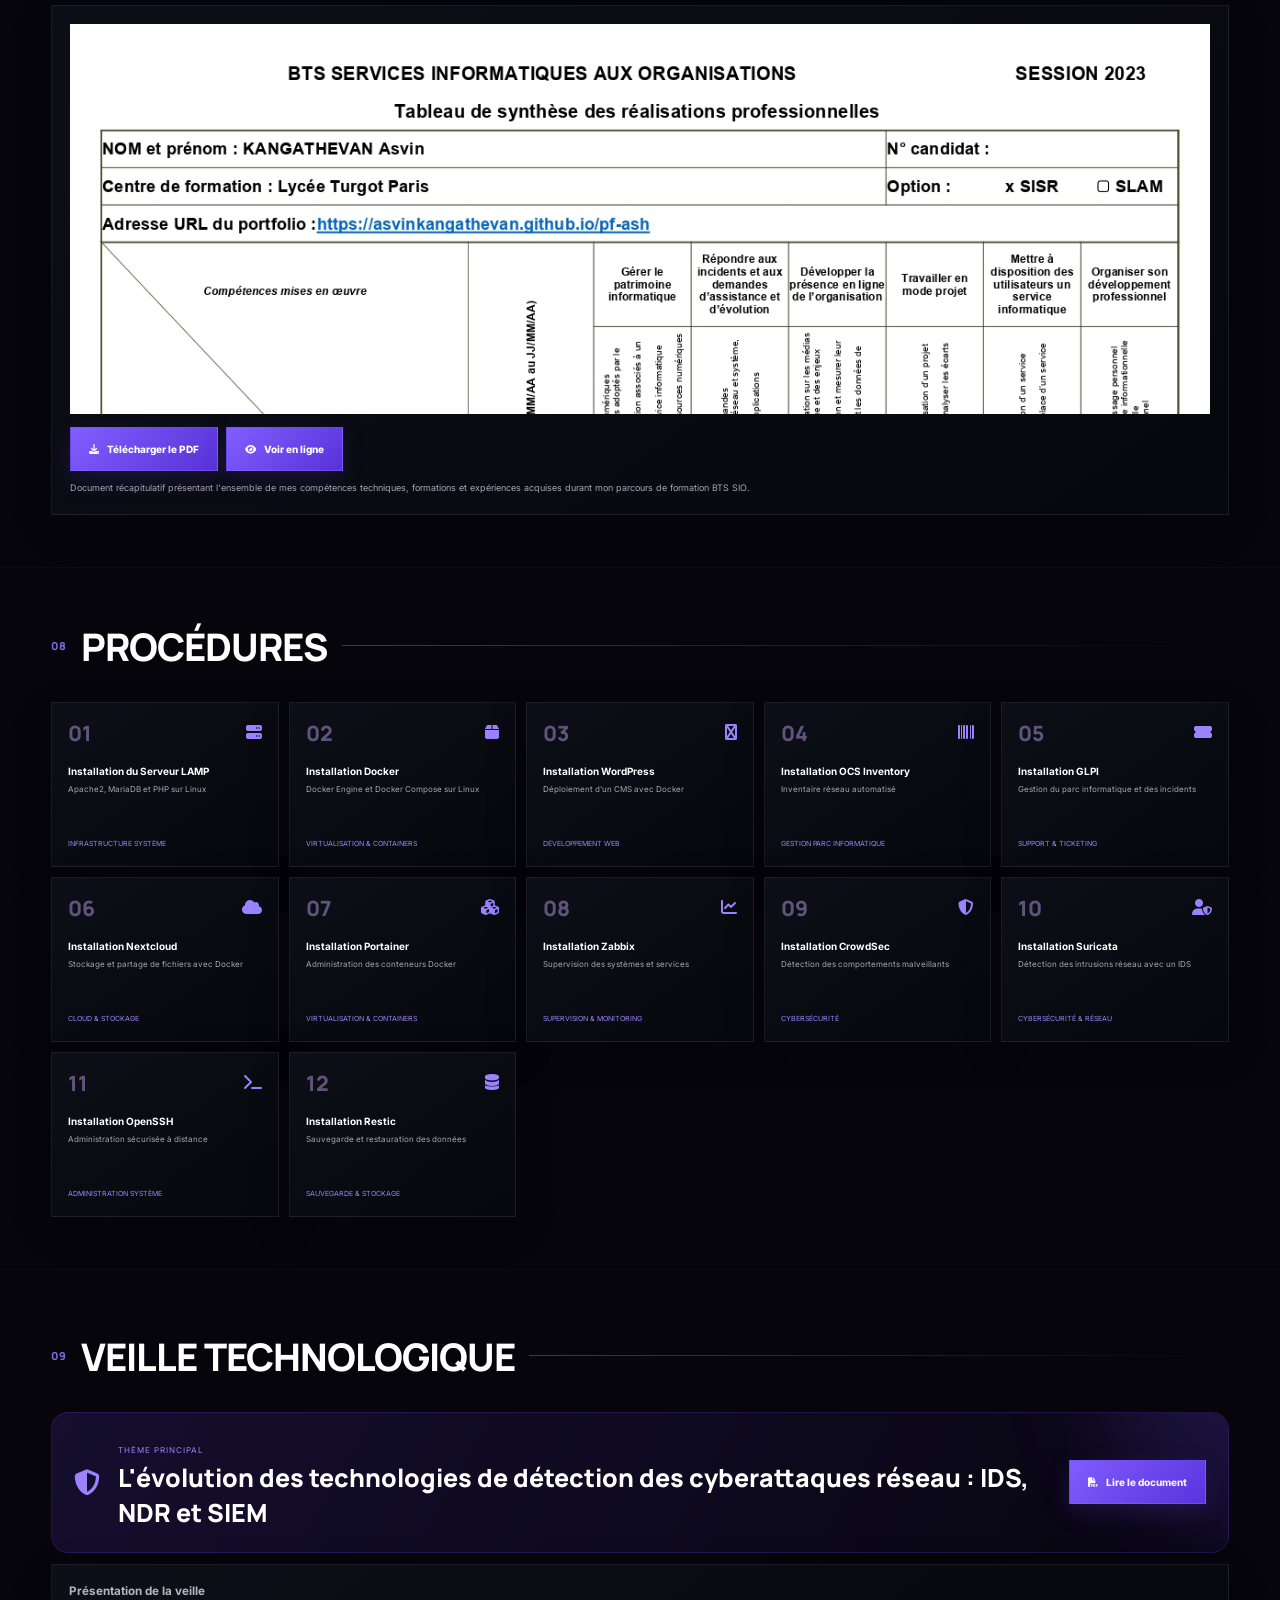
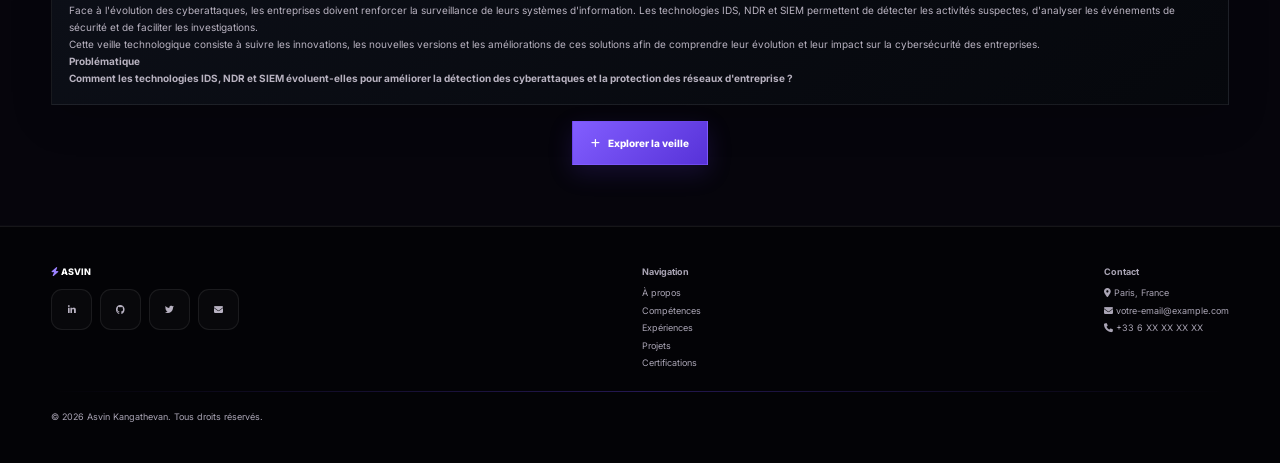
==== commit 17b064eb: "Add files via upload" ====
--- a/index.html
+++ b/index.html
@@ -790,7 +790,7 @@
                 <span class="theme-label">Thème principal</span>
                 <h1>L'évolution des technologies de détection des cyberattaques réseau : IDS, NDR et SIEM</h1>
             </div>
-            <a class="theme-btn" href="tds/Security Onion et détection des cyberattaques réseau.pdf" target="_blank" rel="noopener noreferrer">
+            <a class="theme-btn" href="tds/Évolution des technologies de détection des cyberattaques réseau.pdf">
                 <i class="fa fa-file-pdf"></i> Lire le document
             </a>
         </div>
--- a/css/styless.css
+++ b/css/styless.css
@@ -1,8 +1,5 @@
 @import url('https://fonts.googleapis.com/css2?family=Inter:wght@400;500;600;700;800&family=Manrope:wght@600;700;800&display=swap');
-/* =========================================================
-   ASVIN KANGATHEVAN — PORTFOLIO V2
-   COMPLETE CSS
-========================================================= */
+
 :root {
     --bg: #030307;
     --bg-soft: #06060d;
@@ -20,9 +17,7 @@
     --radius: 18px;
     --ease: cubic-bezier(.2, .75, .2, 1);
 }
-/* =========================================================
-   RESET
-========================================================= */
+
 * {
     box-sizing: border-box;
     margin: 0;
@@ -41,10 +36,7 @@
     background-attachment: fixed;
     line-height: 1.6;
 }
-/* =========================================================
-   BACKGROUND
-   PAS DE PETITS CARRÉS
-========================================================= */
+
 body::before {
     content: "";
     position: fixed;
@@ -131,9 +123,7 @@
     border-bottom:
         1px solid rgba(255,255,255,.025);
 }
-/* =========================================================
-   SCROLLBAR
-========================================================= */
+
 ::-webkit-scrollbar {
     width: 8px;
 }
@@ -164,9 +154,7 @@
     box-shadow:
         0 0 18px rgba(112,71,255,.9);
 }
-/* =========================================================
-   NAVIGATION
-========================================================= */
+
 .header-area {
     position: fixed;
     top: 14px;
@@ -286,9 +274,7 @@
     font-size: 21px;
     cursor: pointer;
 }
-/* =========================================================
-   HERO
-========================================================= */
+
 .hero-section {
     padding:
         145px 0
@@ -365,9 +351,7 @@
 .btn-group {
     margin-top: 27px;
 }
-/* =========================================================
-   BUTTONS
-========================================================= */
+
 .btn,
 .cert-link,
 .synthesis-download-btn,
@@ -437,9 +421,7 @@
 .theme-btn:hover::before {
     left: 125%;
 }
-/* =========================================================
-   SOCIAL
-========================================================= */
+
 .social {
     margin-top: 19px;
     display: flex;
@@ -477,9 +459,7 @@
     box-shadow:
         0 12px 30px rgba(91,53,215,.16);
 }
-/* =========================================================
-   HERO TECH PANEL
-========================================================= */
+
 .hero-tech-panel {
     position: relative;
     min-height: 330px;
@@ -603,9 +583,7 @@
     animation:
         pulse 1.7s ease-in-out infinite;
 }
-/* =========================================================
-   SECTION TITLES
-========================================================= */
+
 .section-title {
     margin-bottom: 30px;
     display: flex;
@@ -690,9 +668,7 @@
             var(--purple-2)
         );
 }
-/* =========================================================
-   GENERAL CARDS
-========================================================= */
+
 .about-content,
 .education-column,
 .timeline-card,
@@ -715,9 +691,7 @@
     box-shadow:
         0 12px 38px rgba(0,0,0,.18);
 }
-/* =========================================================
-   PROFILE
-========================================================= */
+
 .about-content {
     position: relative;
     max-width: 1180px;
@@ -763,9 +737,7 @@
 .about-content strong {
     color: #fff;
 }
-/* =========================================================
-   PARCOURS
-========================================================= */
+
 .education-grid {
     display: grid;
     grid-template-columns:
@@ -878,21 +850,16 @@
         rgba(112,71,255,.08);
     font-size: 8px;
 }
-/* =========================================================
-   COMPÉTENCES — VERSION STABLE / CORRIGÉE
-   Toutes les catégories restent visibles.
-   Aucun active-category n'est nécessaire.
-========================================================= */
+
 .competences-area {
     position: relative;
     overflow: visible;
 }
-/* Si un ancien JS crée des onglets, on les masque.
-   Le contenu des compétences reste entièrement visible. */
+
 #competences .skills-tabs {
     display: none !important;
 }
-/* Toutes les catégories sont toujours affichées */
+
 #competences .category-section,
 #competences .category-section.active-category {
     position: relative;
@@ -906,8 +873,7 @@
 #competences .category-section:last-child {
     margin-bottom: 0;
 }
-/* Neutralise les anciennes animations reveal uniquement
-   à l'intérieur de la section Compétences */
+
 #competences .category-section.reveal-item,
 #competences .category-section .reveal-item,
 #competences .category-header,
@@ -923,7 +889,7 @@
 #competences .skills-flow {
     transform: none !important;
 }
-/* En-tête de catégorie */
+
 .category-header {
     position: relative;
     display: flex;
@@ -969,13 +935,13 @@
     font: 700 16px Manrope, Inter, sans-serif;
     letter-spacing: -.2px;
 }
-/* Grille */
+
 .skills-flow {
     display: grid !important;
     grid-template-columns: repeat(5, minmax(0, 1fr));
     gap: 11px;
 }
-/* Carte compétence */
+
 .skill-badge {
     position: relative;
     min-width: 0;
@@ -1058,7 +1024,7 @@
     opacity: 1;
     transform: translate(-20px,25px) scale(1.2);
 }
-/* Images */
+
 .skill-badge img {
     position: relative;
     z-index: 2;
@@ -1083,7 +1049,7 @@
     height: 44px;
     margin-right: 5px;
 }
-/* Texte */
+
 .skill-badge span {
     position: relative;
     z-index: 2;
@@ -1103,7 +1069,7 @@
     line-height: 1.55;
     opacity: 1 !important;
 }
-/* Liens de documents */
+
 .doc-link {
     position: relative;
     z-index: 3;
@@ -1122,7 +1088,7 @@
     color: #fff;
     transform: translateX(3px);
 }
-/* Responsive Compétences */
+
 @media (max-width: 1180px) {
     .skills-flow {
         grid-template-columns: repeat(4, minmax(0, 1fr));
@@ -1151,9 +1117,7 @@
         grid-template-columns: 1fr;
     }
 }
-/* =========================================================
-   EXPERIENCES
-========================================================= */
+
 .timeline-wrapper {
     display: grid;
     grid-template-columns:
@@ -1215,9 +1179,7 @@
     font-size: 9px;
     opacity: 1;
 }
-/* =========================================================
-   PROJECT FILTER
-========================================================= */
+
 .project-toolbar {
     margin-bottom: 18px;
     display: flex;
@@ -1275,9 +1237,7 @@
     box-shadow:
         0 8px 25px rgba(99,58,230,.24);
 }
-/* =========================================================
-   PROJECT CARDS
-========================================================= */
+
 .projects-grid {
     display: grid;
     grid-template-columns:
@@ -1345,10 +1305,7 @@
     color: #fff;
     font-size: 12px;
 }
-/*
-   PAS DE MASK-IMAGE.
-   Le texte reste net.
-*/
+
 .project-description {
     max-height: none;
     overflow: visible;
@@ -1403,9 +1360,7 @@
     color: var(--purple-2);
     font-size: 8px;
 }
-/* =========================================================
-   PROJECT MODAL
-========================================================= */
+
 .project-modal {
     position: fixed;
     inset: 0;
@@ -1497,9 +1452,7 @@
 .project-modal-content .team-section {
     display: block;
 }
-/* =========================================================
-   CERTIFICATIONS
-========================================================= */
+
 .cert-carousel-shell {
     position: relative;
 }
@@ -1616,9 +1569,7 @@
     background:
         rgba(112,71,255,.14);
 }
-/* =========================================================
-   SYNTHÈSE
-========================================================= */
+
 .docs-combined {
     display: grid;
     grid-template-columns:
@@ -1660,9 +1611,7 @@
     color: #aaa5b5;
     font-size: 9px;
 }
-/* =========================================================
-   PROCEDURES
-========================================================= */
+
 .procedures-grid {
     display: grid;
     grid-template-columns:
@@ -1730,9 +1679,7 @@
     font-size: 7px;
     text-transform: uppercase;
 }
-/* =========================================================
-   VEILLE
-========================================================= */
+
 .theme-banner {
     position: relative;
     padding: 22px;
@@ -1925,9 +1872,7 @@
         0;
     display: flex;
 }
-/* =========================================================
-   FOOTER
-========================================================= */
+
 .footer {
     padding:
         38px 0;
@@ -1986,9 +1931,7 @@
     display: flex;
     gap: 8px;
 }
-/* =========================================================
-   SIDE NAVIGATION
-========================================================= */
+
 .side-nav {
     position: fixed;
     right: 20px;
@@ -2041,9 +1984,7 @@
     box-shadow:
         0 0 15px rgba(112,71,255,.5);
 }
-/* =========================================================
-   MOUSE GLOW
-========================================================= */
+
 .mouse-glow {
     position: relative;
     overflow: hidden;
@@ -2074,9 +2015,7 @@
     position: relative;
     z-index: 1;
 }
-/* =========================================================
-   REVEAL ON SCROLL
-========================================================= */
+
 .reveal-item {
     opacity: 0;
     transform:
@@ -2107,11 +2046,7 @@
         scale(1);
     filter: blur(0);
 }
-/*
-   IMPORTANT :
-   COMPÉTENCES NE DOIT PAS DÉPENDRE
-   D'INTERSECTION OBSERVER.
-*/
+
 #competences .skills-tabs,
 #competences .category-section.active-category,
 #competences .category-section.active-category .category-header,
@@ -2121,9 +2056,7 @@
     visibility: visible !important;
     filter: none !important;
 }
-/* =========================================================
-   RIPPLE
-========================================================= */
+
 .ripple-effect {
     position: absolute;
     z-index: 30;
@@ -2147,9 +2080,7 @@
         transform: scale(.8);
     }
 }
-/* =========================================================
-   TEXT VISIBILITY FIX
-========================================================= */
+
 .about-content p,
 .project-description p,
 .timeline-place,
@@ -2164,9 +2095,7 @@
     filter: none;
     text-shadow: none;
 }
-/* =========================================================
-   RESPONSIVE 1200
-========================================================= */
+
 @media (max-width: 1200px) {
     .nav-link {
         padding:
@@ -2190,9 +2119,7 @@
             calc((100% - 28px) / 3);
     }
 }
-/* =========================================================
-   RESPONSIVE TABLET
-========================================================= */
+
 @media (max-width: 980px) {
     .header {
         width: 92%;
@@ -2287,9 +2214,7 @@
         display: none;
     }
 }
-/* =========================================================
-   RESPONSIVE MOBILE
-========================================================= */
+
 @media (max-width: 650px) {
     html {
         scroll-padding-top: 88px;
@@ -2371,9 +2296,7 @@
             22px 19px;
     }
 }
-/* =========================================================
-   VERY SMALL
-========================================================= */
+
 @media (max-width: 420px) {
     .skills-flow {
         grid-template-columns: 1fr;
@@ -2385,9 +2308,7 @@
         grid-template-columns: 1fr;
     }
 }
-/* =========================================================
-   REDUCED MOTION
-========================================================= */
+
 @media (prefers-reduced-motion: reduce) {
     html {
         scroll-behavior: auto;
@@ -2404,9 +2325,7 @@
         filter: none !important;
     }
 }
-/* =========================================================
-   GARDE-FOU FINAL — COMPÉTENCES TOUJOURS VISIBLES
-========================================================= */
+
 #competences .category-section,
 #competences .category-section.active-category {
     display: block !important;
@@ -2423,9 +2342,7 @@
     opacity: 1 !important;
     visibility: visible !important;
 }
-/* =========================================================
-   COMPÉTENCES — 3 COLONNES, THÈME NOIR / BLANC / VIOLET
-   ========================================================= */
+
 #competences {
     position: relative;
     overflow: visible;
@@ -2542,13 +2459,13 @@
 @media (prefers-reduced-motion: reduce) {
     #competences .competence-card, #competences .competence-tag { transition: none; }
 }
-/* FOND UNIFORME SUR TOUTES LES SECTIONS */
+
 html { background: #06050c; }
 body { background: radial-gradient(ellipse 75% 60% at 15% 18%, rgba(112,71,255,.085), transparent 72%), radial-gradient(ellipse 60% 65% at 90% 78%, rgba(112,71,255,.06), transparent 75%), #06050c; background-attachment: fixed; }
 body::before, body::after { display: none; }
 body > section, main > section, #competences, .competences-area, .experiences-area, .projects-area { background: transparent !important; background-color: transparent !important; }
 #competences::before, #competences::after { content: none !important; display: none !important; }
-/* COMPETENCES : CARTES COMPACTES ET HOMOGENES */
+
 #competences .competences-grid { grid-template-columns: repeat(3, minmax(0, 1fr)); gap: 12px; align-items: stretch; }
 #competences .competence-card { min-height: 150px; height: auto; padding: 18px 17px; border-radius: 14px; background: linear-gradient(145deg, rgba(13,15,23,.94), rgba(7,8,14,.94)); border: 1px solid rgba(255,255,255,.075); box-shadow: 0 12px 38px rgba(0,0,0,.18); }
 #competences .competence-card-title { margin: 0 0 14px; gap: 9px; font-size: 15px; line-height: 1.35; color: #c4b3ff; }
@@ -2559,10 +2476,7 @@
 #competences .competence-doc-link { min-height: 30px; padding: 5px 9px; font-size: 10px; }
 @media (max-width: 1100px) { #competences .competences-grid { grid-template-columns: repeat(2, minmax(0, 1fr)); } }
 @media (max-width: 650px) { #competences .competences-grid { grid-template-columns: 1fr; } #competences .competence-card { min-height: 0; } }
-/* =========================================================
-   CARTES A ANGLES DROITS — STYLE CARRE
-   Conserve les points ronds et la navigation.
-========================================================= */
+
 :root { --radius: 0px; }
 #competences .competence-card,
 #competences .competence-tag,
@@ -2593,21 +2507,6 @@
     border-radius: 0 !important;
 }
 
-/* N°28 BLACK HOLE — correction: animation sans transform/opacity !important */
-.blackhole28-card{position:relative;isolation:isolate;border-radius:0!important}
-.blackhole28-overlay{position:absolute;inset:0;z-index:90;pointer-events:none;overflow:hidden;opacity:0;border-radius:0;display:block}
-.blackhole28-overlay::before{content:"";position:absolute;left:50%;top:50%;width:180px;height:180px;border-radius:50%;background:radial-gradient(circle,#000 0 18%,#10041e 20%,#3b16a3 25%,#a68cff 29%,#7047ff 34%,rgba(112,71,255,.22) 42%,transparent 66%),repeating-conic-gradient(from 0deg,#7047ff 0deg 9deg,transparent 13deg 24deg,#b49fff 27deg 30deg,transparent 35deg 45deg);box-shadow:0 0 35px #7047ff88;filter:drop-shadow(0 0 10px #7047ff);transform:translate(-50%,-50%) scale(.05);opacity:0}
-.blackhole28-card.blackhole28-active>.blackhole28-overlay{opacity:1}
-.blackhole28-card.blackhole28-active>.blackhole28-overlay::before{animation:blackhole28-vortex 1.3s cubic-bezier(.18,.75,.22,1) both}
-.blackhole28-card.blackhole28-active{animation:blackhole28-pulse 1.3s ease-out}
-@keyframes blackhole28-vortex{0%{transform:translate(-50%,-50%) scale(.05) rotate(0deg);opacity:0}18%{opacity:1}60%{transform:translate(-50%,-50%) scale(1.05) rotate(360deg);opacity:1}100%{transform:translate(-50%,-50%) scale(1.8) rotate(720deg);opacity:0}}
-@keyframes blackhole28-pulse{0%,100%{box-shadow:0 12px 38px #0003}50%{box-shadow:0 0 30px #7047ff99,0 0 55px #7047ff44}}
-@media(prefers-reduced-motion:reduce){.blackhole28-card.blackhole28-active,.blackhole28-card.blackhole28-active>.blackhole28-overlay::before{animation:none}}
-
-/* =========================================================
-   CORRECTION VEILLE TECHNOLOGIQUE — IDS / NDR / SIEM
-   Limitee a #veille : aucune autre section modifiee.
-   ========================================================= */
 #veille .applications-area .app-content { min-width: 0; }
 #veille .applications-area .app-content h4 {
     font-family: Manrope, Inter, sans-serif;
@@ -2649,3 +2548,100 @@
     #veille .applications-area .app-content li { font-size: 10px; line-height: 1.6; }
     #veille .applications-area .app-content h4 { font-size: 11px; }
 }
+
+#pro { padding:76px 0; color:#f4f3f8; }
+    #pro .projets-wrap { width:min(1540px,calc(100% - 36px)); margin:auto; }
+    
+    #pro .section-title { display:flex; align-items:center; gap:14px; margin-bottom:30px; text-align:left; }
+    #pro .section-title h2 { flex:0 0 auto; margin:0; color:#fff; font:800 clamp(25px,3vw,38px) Manrope,sans-serif; letter-spacing:-1px; line-height:1.2; }
+    #pro .section-title .title-line { position:relative; flex:1; height:1px; background:linear-gradient(90deg,rgba(112,71,255,.55),transparent); }
+    #pro .projets-grid-custom { display:grid; grid-template-columns:repeat(3,minmax(0,1fr)); gap:14px; }
+    #pro .projet-domaine { box-sizing:border-box; min-width:0; display:flex; flex-direction:column; align-items:flex-start; gap:13px; padding:23px; min-height:252px; border:1px solid #1a1a27; border-radius:0; background:#0b0d13; box-shadow:none; transition:border-color .2s,transform .2s; }
+    #pro .projet-domaine:hover { border-color:#6d4ed6; transform:translateY(-3px); }
+    #pro .projet-icon svg { display:block; width:23px; height:23px; flex-shrink:0; }
+    #pro .projet-icon { display:flex; align-items:center; justify-content:center; width:48px; height:48px; flex-shrink:0; background:#19142f; color:#9976ff; border:1px solid #211a3b; border-radius:0; font-size:21px; }
+    #pro .projet-domaine h3 { margin:0; font-size:1rem; font-weight:700; line-height:1.35; color:#fff; }
+    #pro .projet-domaine .projet-resume { margin:0; font-size:.82rem; line-height:1.65; color:#aaa9b9; flex:1; }
+    #pro .projet-count { font-size:.75rem; color:#938ca9; }
+    #pro .projet-open { align-self:flex-end; background:transparent; border:0; border-radius:0; color:#9875ff; padding:6px 0; font:inherit; font-size:.84rem; font-weight:600; cursor:pointer; transition:background .2s,border-color .2s; }
+    #pro .projet-open:hover,#pro .projet-open:focus-visible { background:transparent; color:#c3afff; }
+    #pro .projets-detail { margin-top:22px; padding:24px; border:1px solid #292039; border-radius:0; background:#0b0d13; color:#f5f2ff; }
+    #pro .projets-detail[hidden] { display:none !important; }
+    #pro .detail-head { display:flex; justify-content:space-between; align-items:flex-start; gap:15px; margin-bottom:17px; }
+    #pro .detail-head h3 { margin:0; font-size:1.4rem; }
+    #pro .detail-close { background:#19142f; border:1px solid #33244d; color:#eee; padding:8px 12px; border-radius:0; cursor:pointer; font:inherit; }
+    #pro .detail-description { color:#aaa9b9; line-height:1.7; margin:0 0 20px; }
+    #pro .detail-list { display:grid; grid-template-columns:repeat(2,minmax(0,1fr)); gap:12px; }
+    #pro .detail-item { padding:16px; border:1px solid #242032; border-radius:0; background:#111019; }
+    #pro .detail-item h4 { margin:0 0 7px; font-size:1rem; color:#fff; }
+    #pro .detail-item p { margin:0 0 12px; font-size:.88rem; color:#aaa9b9; line-height:1.55; }
+    #pro .detail-item a { color:#a88aff; text-decoration:underline; text-underline-offset:3px; font-size:.88rem; }
+    #pro .detail-item a:hover { color:#fff; }
+    @media(max-width:950px){#pro .projets-grid-custom{grid-template-columns:repeat(2,minmax(0,1fr));}}
+    @media(max-width:620px){#pro .projets-grid-custom,#pro .detail-list{grid-template-columns:1fr;}#pro .projet-domaine{padding:21px;min-height:245px;}#pro .projets-detail{padding:18px;}}
+
+#pro .projets-detail[hidden] { display: none !important; }
+#pro .projets-detail:not([hidden]) { display: block !important; visibility: visible; opacity: 1; }
+#pro .projets-detail .detail-item { position: relative; min-width: 0; }
+#pro .projet-open { position: relative; z-index: 2; }
+#pro .projet-open:focus-visible, #pro .detail-close:focus-visible, #pro .detail-pdf:focus-visible { outline: 2px solid #b49fff; outline-offset: 4px; }
+#pro .projet-open[aria-expanded="true"] { color: #d5c7ff; }
+#pro .projets-detail { scroll-margin-top: 110px; }
+#pro .detail-pdf { display: inline-flex; align-items: center; min-height: 32px; }
+@media (max-width: 620px) { #pro .detail-head { align-items: center; } #pro .detail-head h3 { font-size: 1.15rem; } }
+
+#pro .projets-wrap {
+    width: min(1320px, 92%) !important;
+    max-width: 1320px;
+    margin-left: auto !important;
+    margin-right: auto !important;
+}
+
+#pro .section-title {
+    width: 100%;
+    margin-bottom: 30px;
+    padding: 0;
+}
+
+#pro .projets-grid-custom {
+    width: 100%;
+    display: grid;
+    grid-template-columns: repeat(3, minmax(0, 1fr));
+    gap: 14px;
+}
+
+#pro .projet-domaine {
+    min-width: 0;
+    min-height: 245px;
+    height: 100%;
+    display: flex;
+    flex-direction: column;
+}
+
+#pro .projet-open {
+    margin-top: auto;
+    align-self: flex-end;
+}
+
+#pro .projets-detail {
+    width: 100%;
+    box-sizing: border-box;
+}
+
+@media (max-width: 950px) {
+    #pro .projets-grid-custom {
+        grid-template-columns: repeat(2, minmax(0, 1fr));
+    }
+}
+
+@media (max-width: 620px) {
+    #pro .projets-grid-custom {
+        grid-template-columns: 1fr;
+    }
+
+    #pro .projets-wrap {
+        width: 92% !important;
+    }
+}
+
+.blackhole28-overlay, .blackhole28-card > .blackhole28-overlay { display: none !important; animation: none !important; }
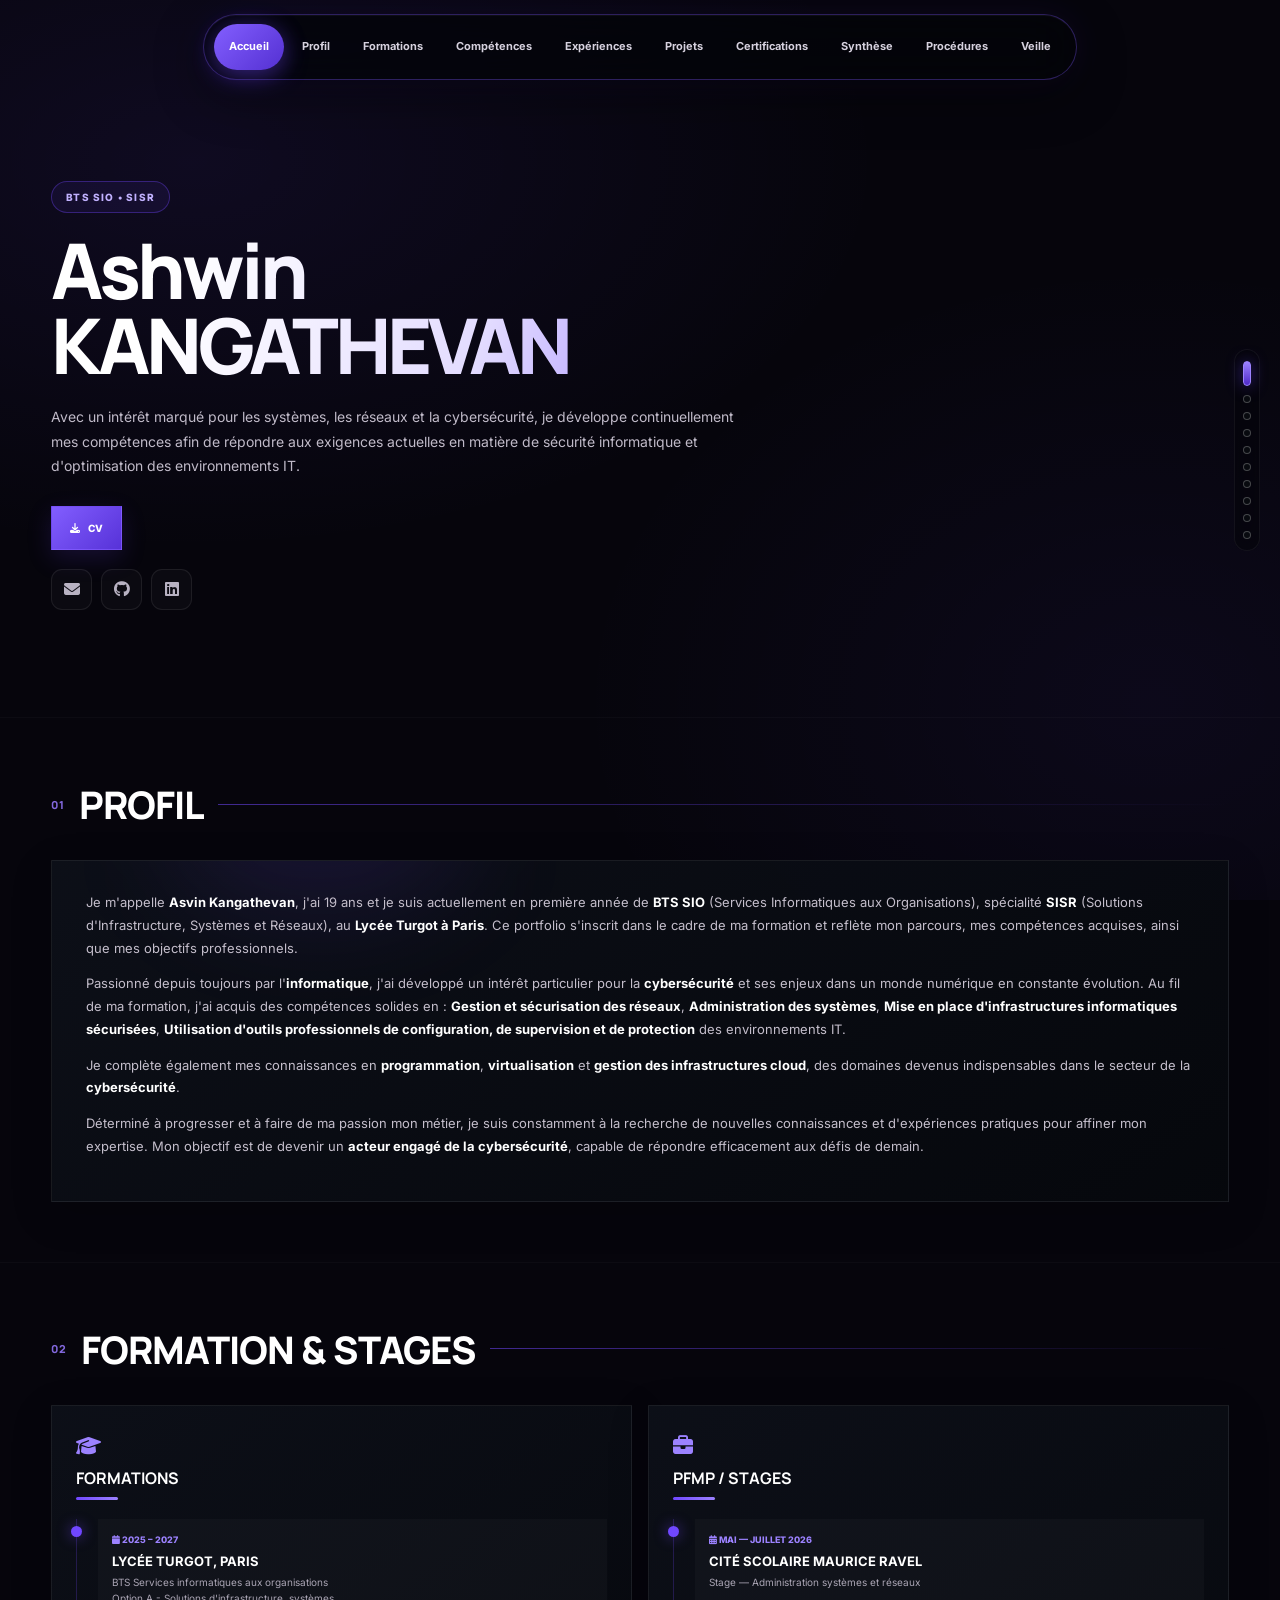
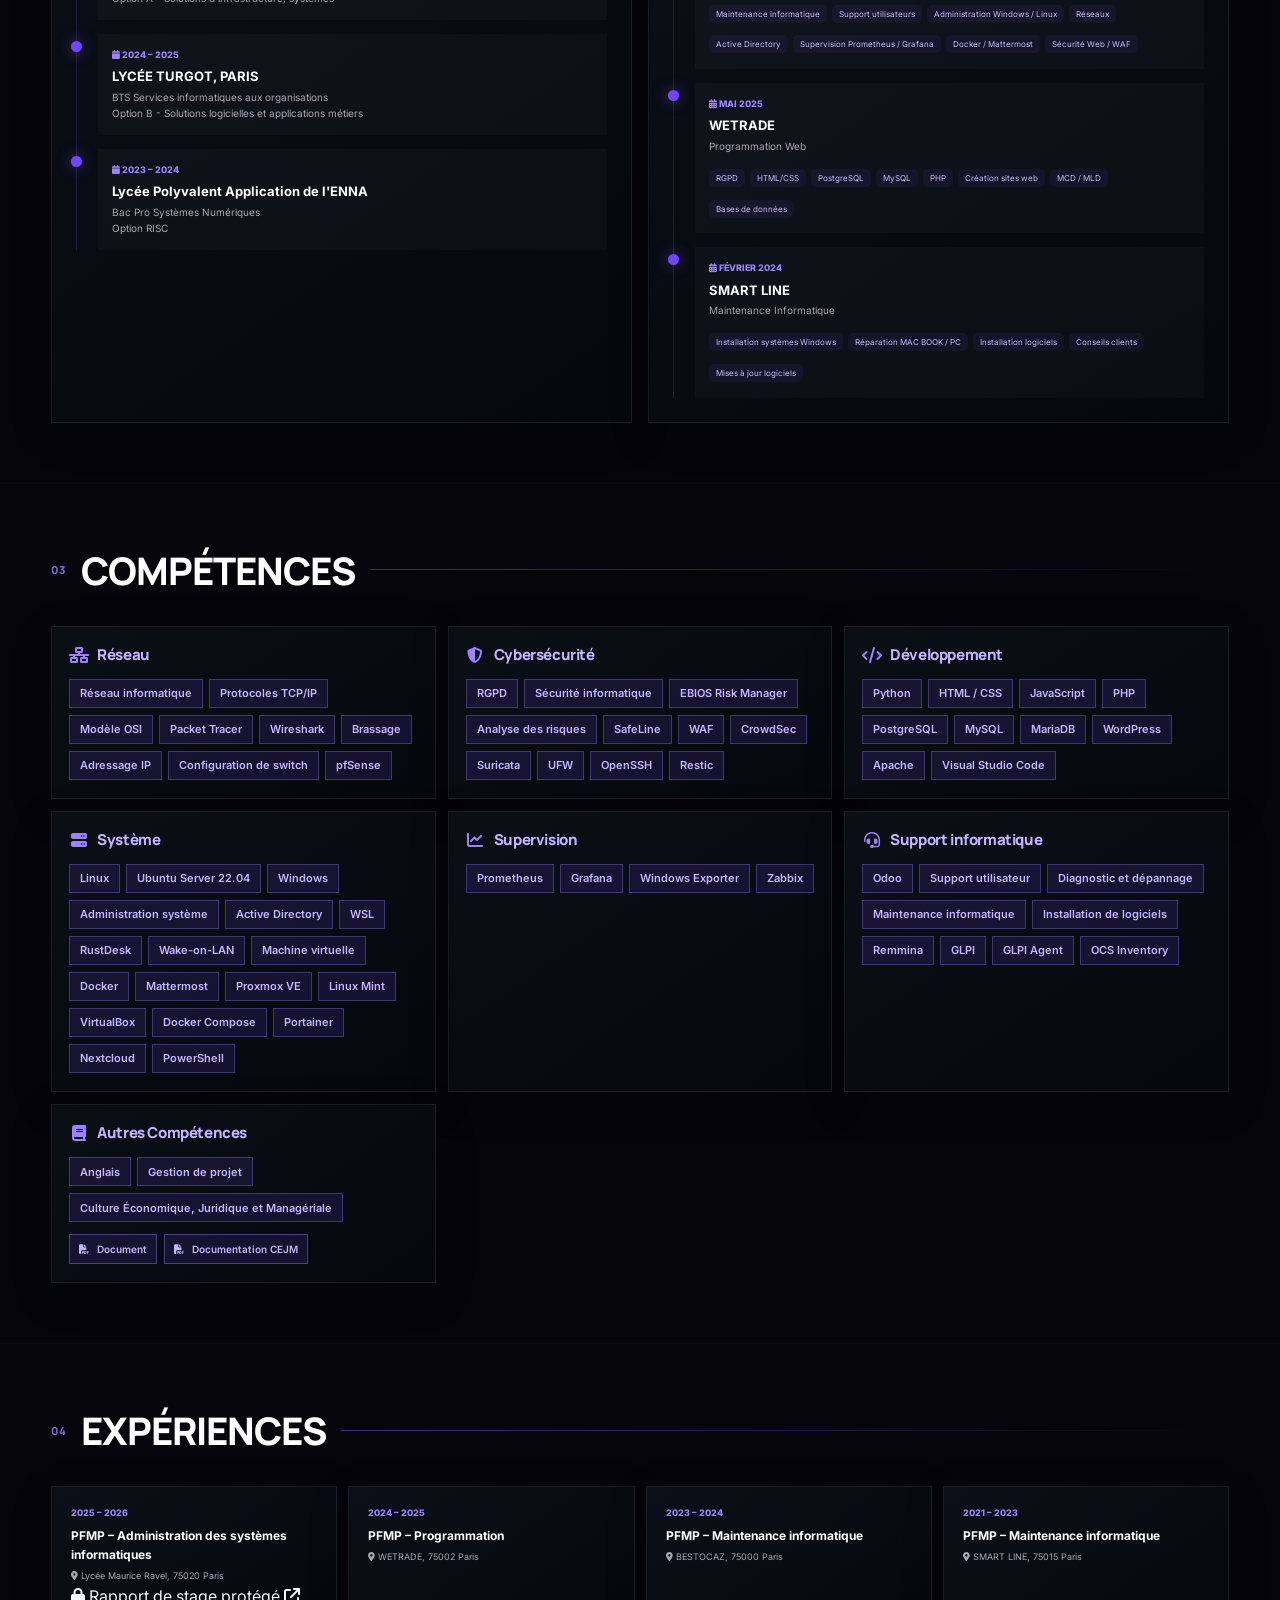
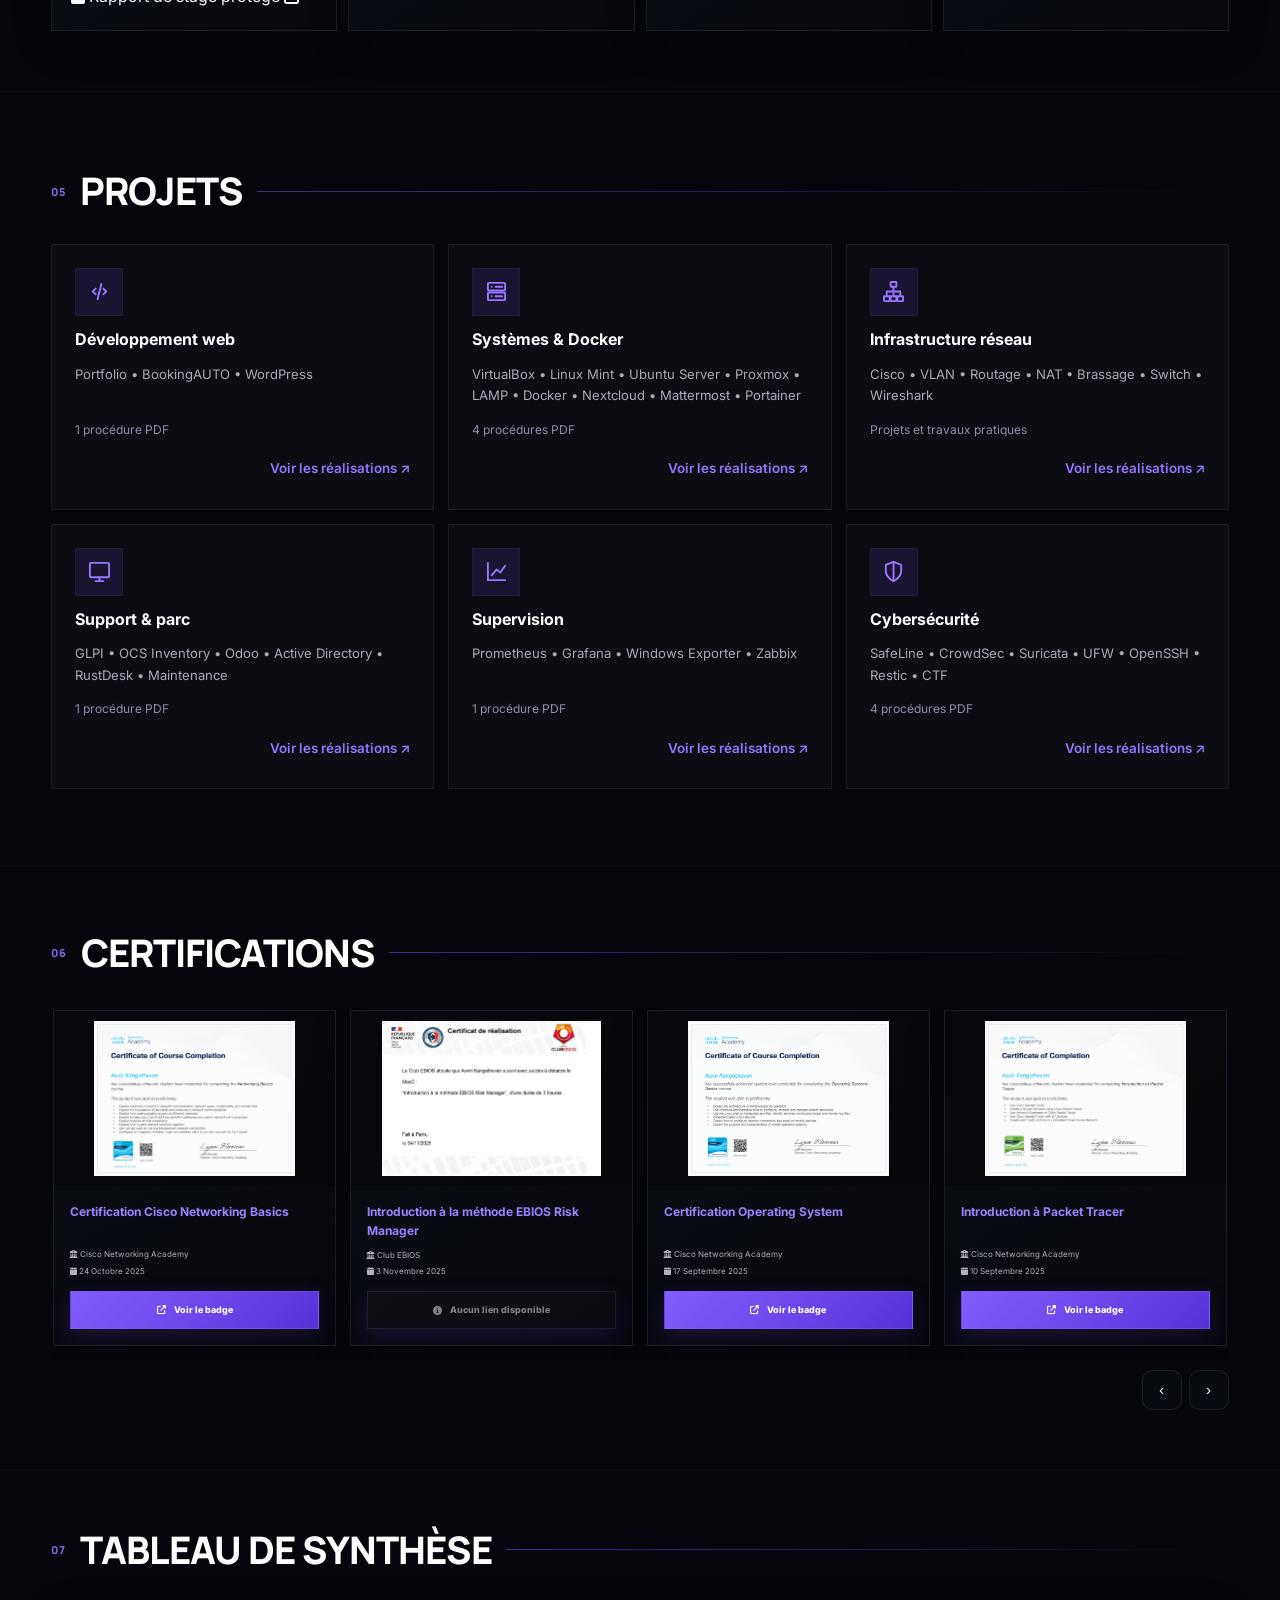
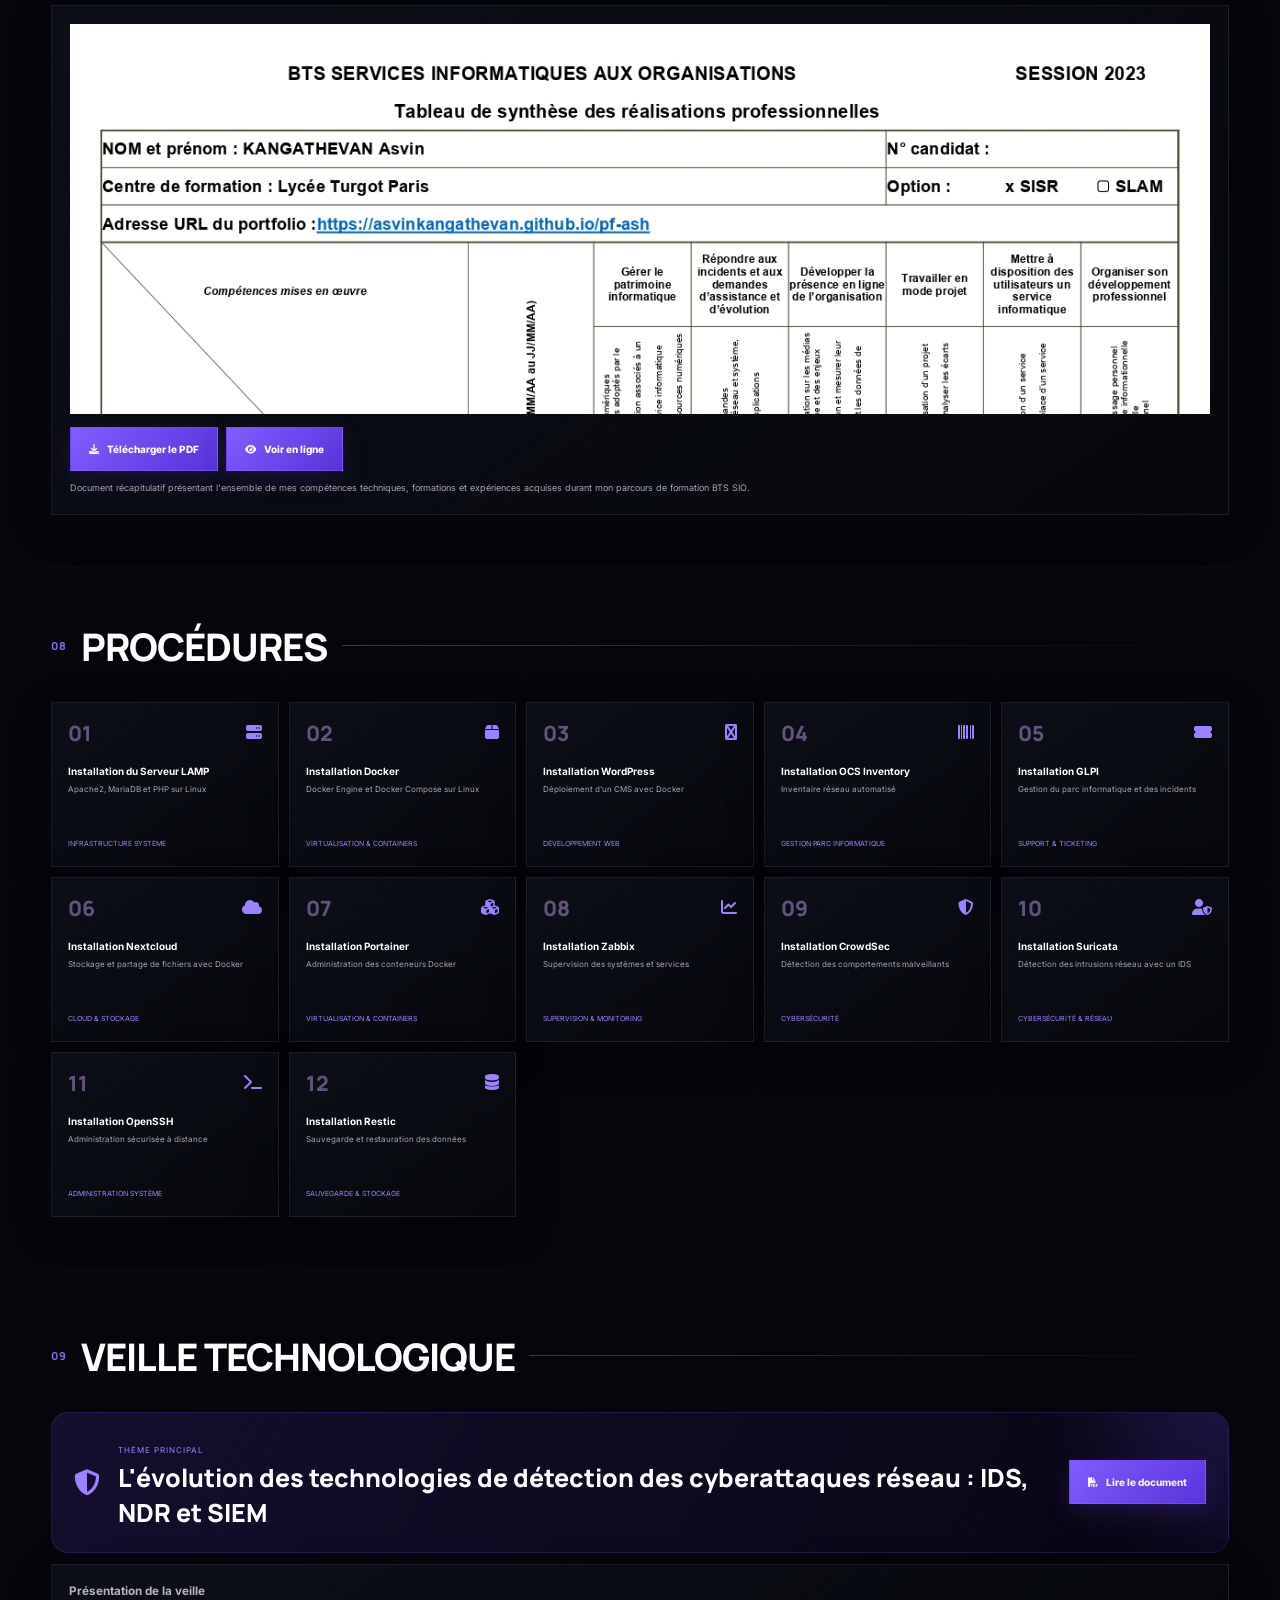
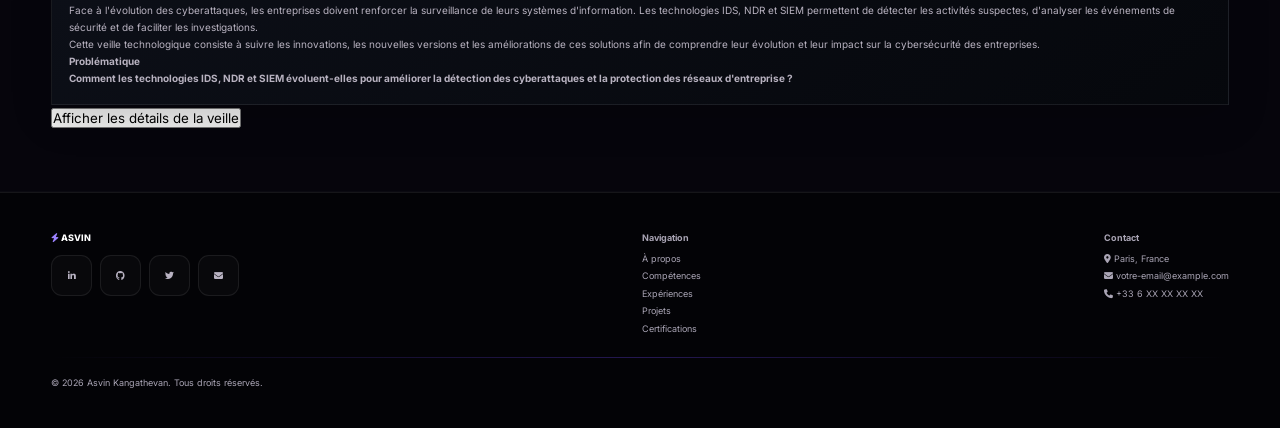
==== commit 2b5ac411: "Add files via upload" ====
--- a/index.html
+++ b/index.html
@@ -425,6 +425,15 @@
 <div class="timeline-year">2025 – 2026</div>
 <h3 class="timeline-role">PFMP – Administration des systèmes informatiques</h3>
 <p class="timeline-place"><i class="fa fa-map-marker-alt"></i> Lycée Maurice Ravel, 75020 Paris</p>
+
+ <a href="tds/Rapport-Stage-Ravel-Protected.pdf"
+        class="timeline-report-link"
+        target="_blank"
+        rel="noopener noreferrer"
+        title="Ce rapport contient des données sensibles. Mot de passe requis.">
+        <i class="fa fa-lock"></i>
+            Rapport de stage protégé
+        <i class="fa fa-arrow-up-right-from-square"></i></a>
 </div>
 </div>
 <!-- Expérience 2 -->
@@ -790,7 +799,7 @@
                 <span class="theme-label">Thème principal</span>
                 <h1>L'évolution des technologies de détection des cyberattaques réseau : IDS, NDR et SIEM</h1>
             </div>
-            <a class="theme-btn" href="tds/Évolution des technologies de détection des cyberattaques réseau.pdf">
+            <a class="theme-btn" href="tds/Évolution des technologies de détection des cyberattaques réseau">
                 <i class="fa fa-file-pdf"></i> Lire le document
             </a>
         </div>
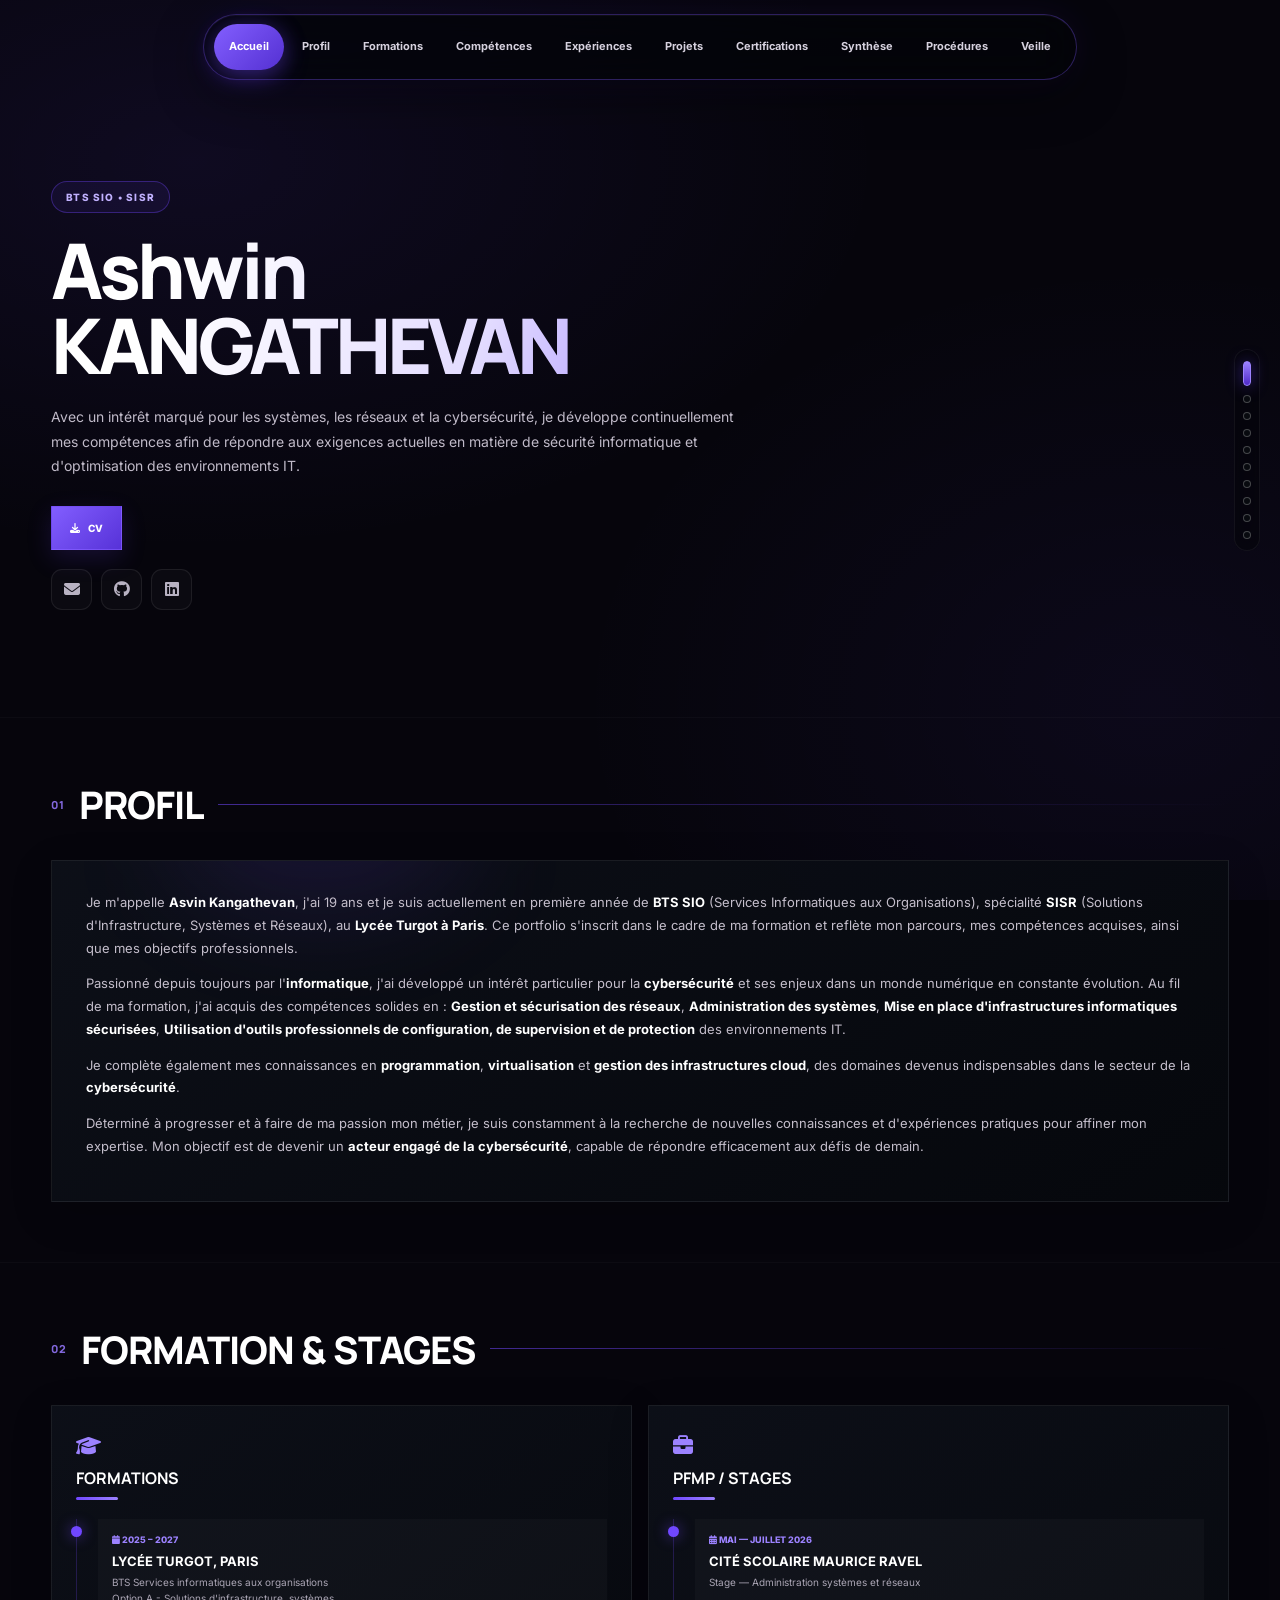
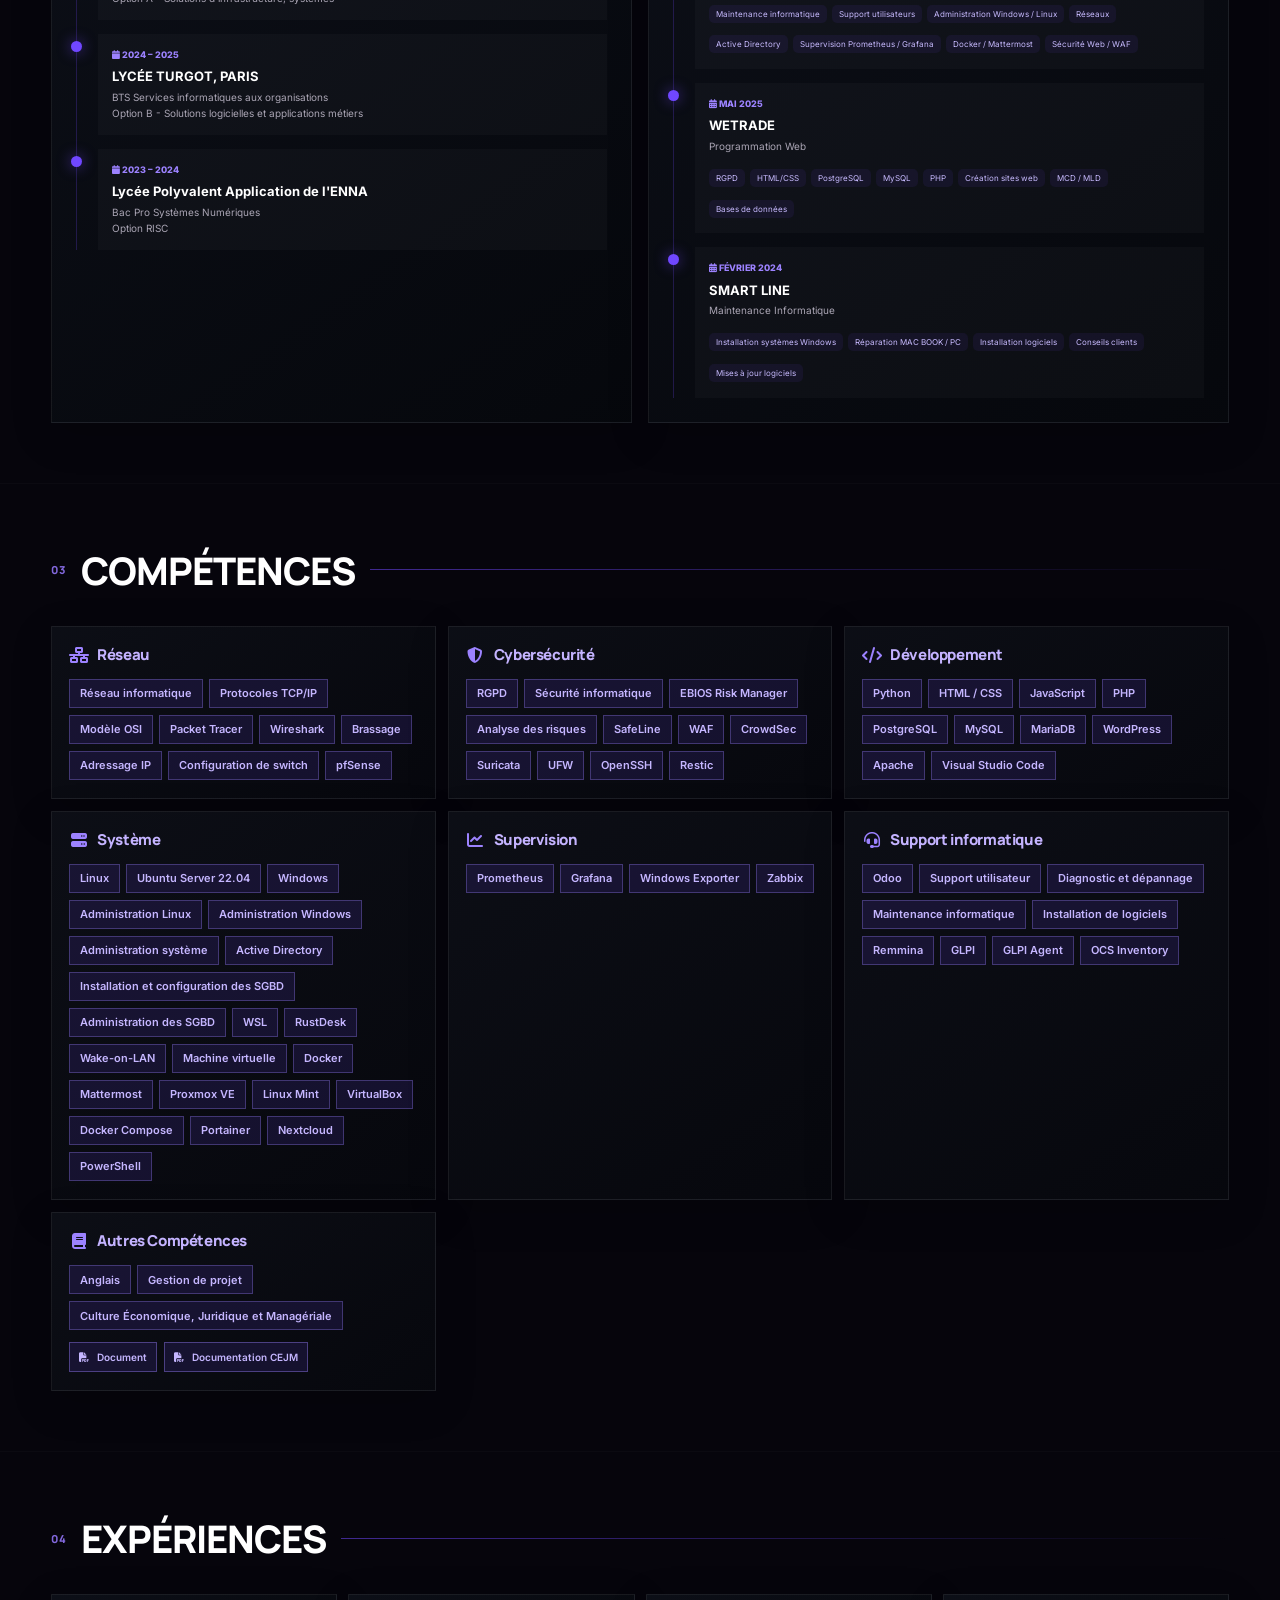
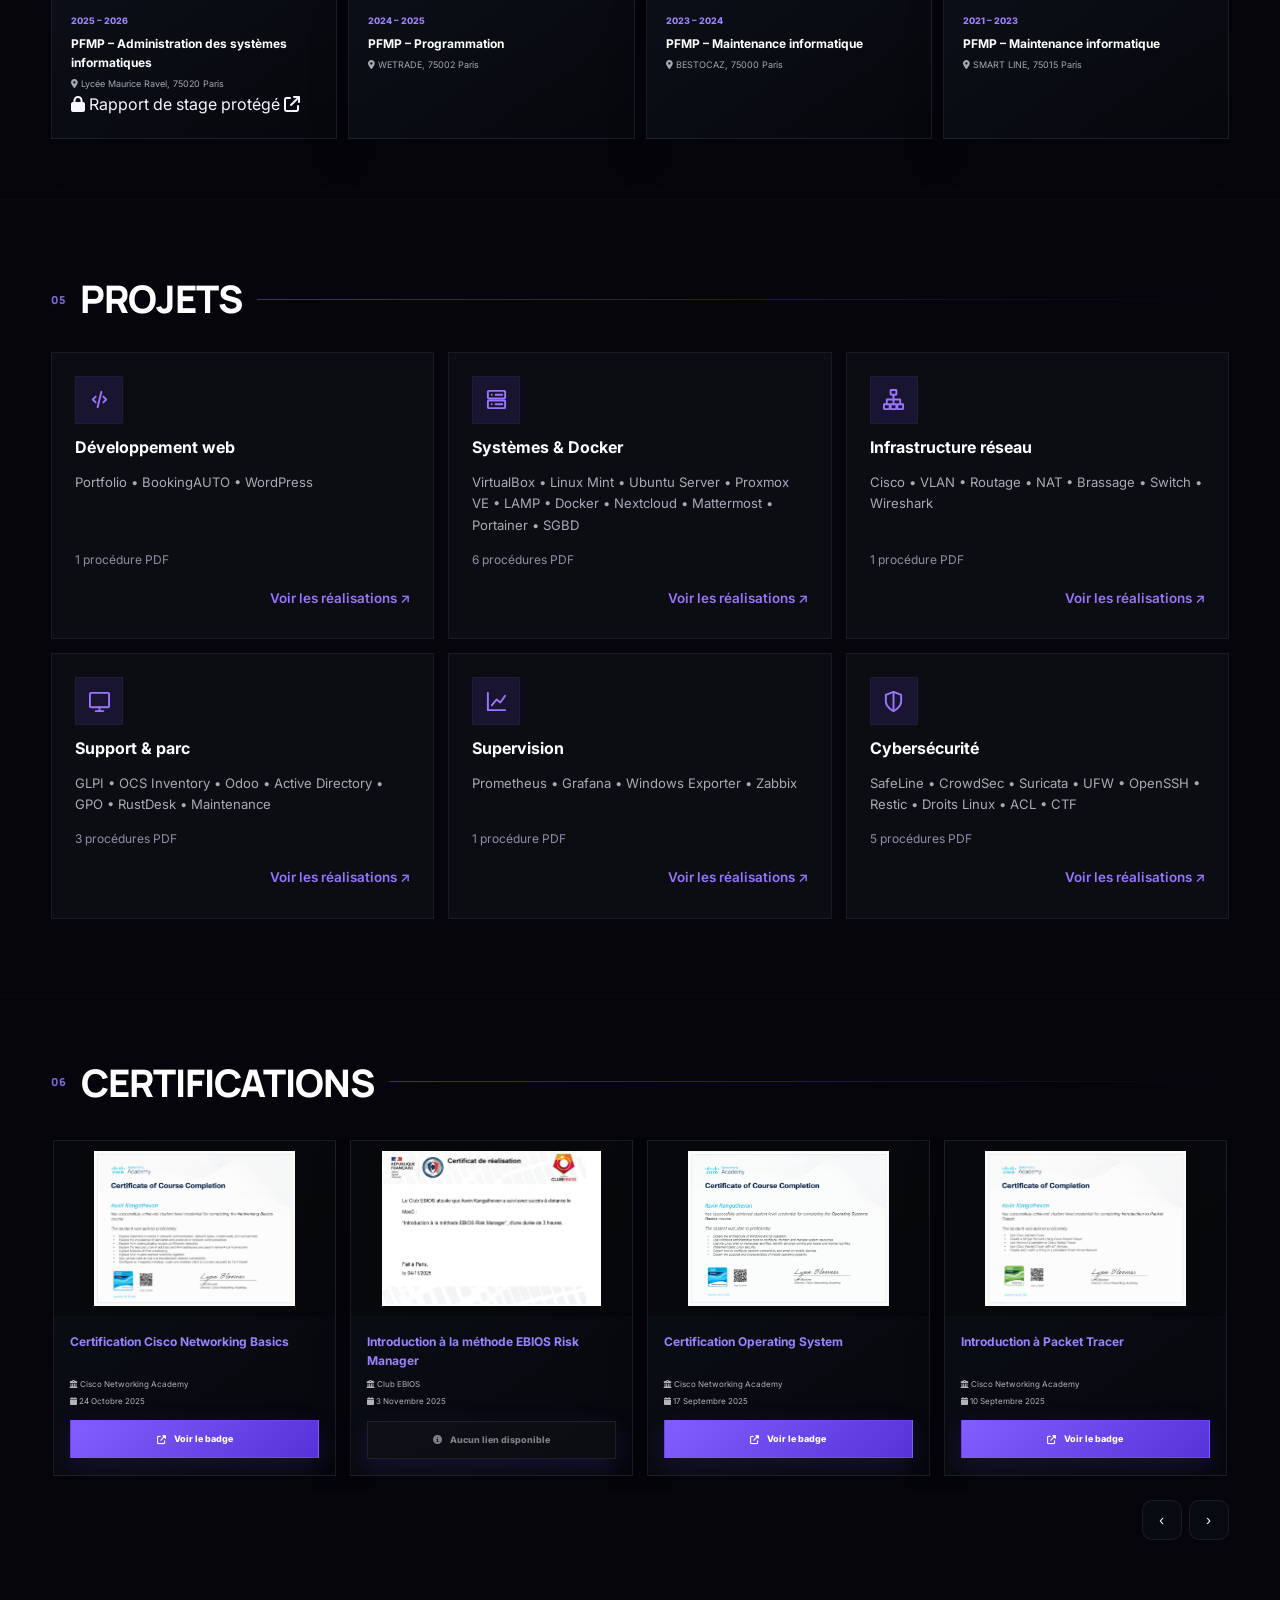
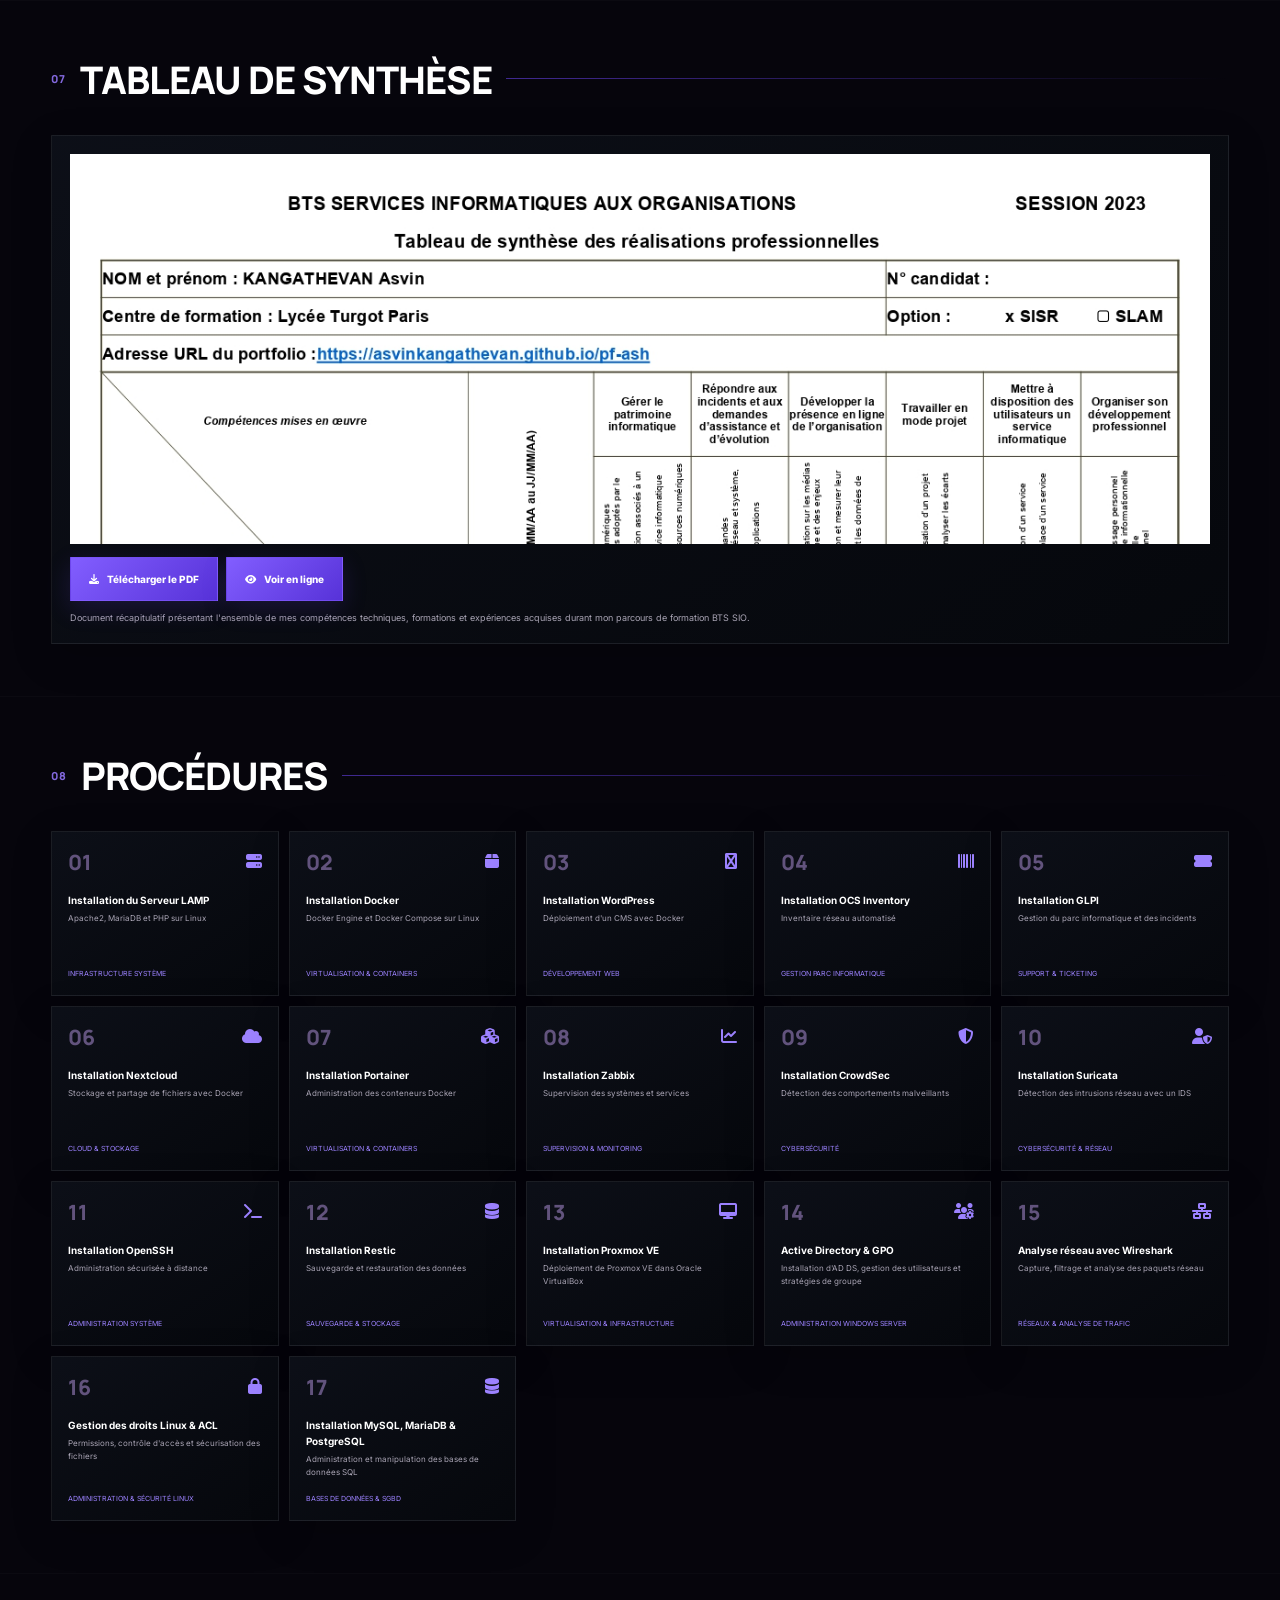
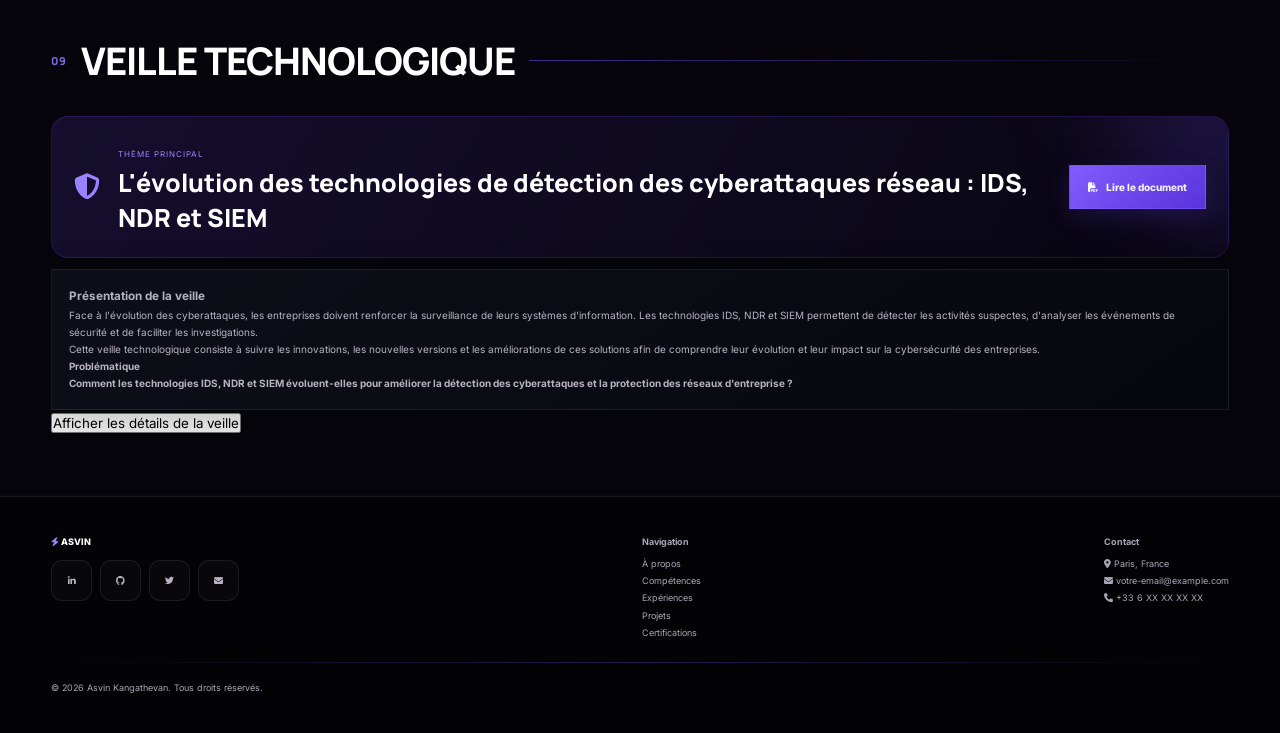
==== commit 6c56f318: "Add files via upload" ====
--- a/index.html
+++ b/index.html
@@ -244,6 +244,8 @@
 </section>
 
 
+
+<!-- ================= COMPÉTENCES ================= -->
 <section class="competences-area" id="competences">
     <div class="container">
         <div class="section-title">
@@ -253,6 +255,7 @@
 
         <div class="competences-grid">
 
+            <!-- RÉSEAU -->
             <article class="competence-card">
                 <h3 class="competence-card-title">
                     <i aria-hidden="true" class="fa fa-network-wired"></i>
@@ -271,6 +274,7 @@
                 </div>
             </article>
 
+            <!-- CYBERSÉCURITÉ -->
             <article class="competence-card">
                 <h3 class="competence-card-title">
                     <i aria-hidden="true" class="fa fa-shield-alt"></i>
@@ -291,6 +295,7 @@
                 </div>
             </article>
 
+            <!-- DÉVELOPPEMENT -->
             <article class="competence-card">
                 <h3 class="competence-card-title">
                     <i aria-hidden="true" class="fa fa-code"></i>
@@ -310,6 +315,7 @@
                 </div>
             </article>
 
+            <!-- SYSTÈME -->
             <article class="competence-card">
                 <h3 class="competence-card-title">
                     <i aria-hidden="true" class="fa fa-server"></i>
@@ -319,8 +325,12 @@
                     <span class="competence-tag">Linux</span>
                     <span class="competence-tag">Ubuntu Server 22.04</span>
                     <span class="competence-tag">Windows</span>
+                    <span class="competence-tag">Administration Linux</span>
+                    <span class="competence-tag">Administration Windows</span>
                     <span class="competence-tag">Administration système</span>
                     <span class="competence-tag">Active Directory</span>
+                    <span class="competence-tag">Installation et configuration des SGBD</span>
+                    <span class="competence-tag">Administration des SGBD</span>
                     <span class="competence-tag">WSL</span>
                     <span class="competence-tag">RustDesk</span>
                     <span class="competence-tag">Wake-on-LAN</span>
@@ -337,6 +347,7 @@
                 </div>
             </article>
 
+            <!-- SUPERVISION -->
             <article class="competence-card">
                 <h3 class="competence-card-title">
                     <i aria-hidden="true" class="fa fa-chart-line"></i>
@@ -350,6 +361,7 @@
                 </div>
             </article>
 
+            <!-- SUPPORT INFORMATIQUE -->
             <article class="competence-card">
                 <h3 class="competence-card-title">
                     <i aria-hidden="true" class="fa fa-headset"></i>
@@ -368,6 +380,7 @@
                 </div>
             </article>
 
+            <!-- AUTRES COMPÉTENCES -->
             <article class="competence-card">
                 <h3 class="competence-card-title">
                     <i aria-hidden="true" class="fa fa-book"></i>
@@ -408,6 +421,7 @@
     </div>
 </section>
 
+
 <!-------------------------- Expériences Section -------------------------->
 <section class="experiences-area" id="experiences">
 <div class="container">
@@ -472,28 +486,192 @@
 </div>
 </div>
 </section>
+
 <!-------------------------- PROJETS -------------------------->
 <section class="projects-area" id="pro" aria-labelledby="projets-titre">
   <div class="projets-wrap">
+
     <div class="section-title">
       <h2 id="projets-titre">PROJETS</h2>
       <div class="title-line"></div>
     </div>
+
     <div class="projets-grid-custom">
-      <article class="projet-domaine"><span class="projet-icon" aria-hidden="true"><svg xmlns="http://www.w3.org/2000/svg" viewBox="0 0 24 24" width="23" height="23" fill="none" stroke="currentColor" stroke-width="2" stroke-linecap="round" stroke-linejoin="round" aria-hidden="true"><path d="m8 9-3 3 3 3M16 9l3 3-3 3M14 4l-4 16"/></svg></span><h3>Développement web</h3><p class="projet-resume">Portfolio • BookingAUTO • WordPress</p><span class="projet-count">1 procédure PDF</span><button type="button" class="projet-open" data-project="web" aria-controls="projets-detail" aria-expanded="false">Voir les réalisations ↗</button></article>
-      <article class="projet-domaine"><span class="projet-icon" aria-hidden="true"><svg xmlns="http://www.w3.org/2000/svg" viewBox="0 0 24 24" width="23" height="23" fill="none" stroke="currentColor" stroke-width="2" stroke-linecap="round" stroke-linejoin="round" aria-hidden="true"><rect x="3" y="3" width="18" height="8" rx="1"/><rect x="3" y="13" width="18" height="8" rx="1"/><path d="M7 7h.01M7 17h.01M11 7h7M11 17h7"/></svg></span><h3>Systèmes &amp; Docker</h3><p class="projet-resume">VirtualBox • Linux Mint • Ubuntu Server • Proxmox • LAMP • Docker • Nextcloud • Mattermost • Portainer</p><span class="projet-count">4 procédures PDF</span><button type="button" class="projet-open" data-project="systemes" aria-controls="projets-detail" aria-expanded="false">Voir les réalisations ↗</button></article>
-      <article class="projet-domaine"><span class="projet-icon" aria-hidden="true"><svg xmlns="http://www.w3.org/2000/svg" viewBox="0 0 24 24" width="23" height="23" fill="none" stroke="currentColor" stroke-width="2" stroke-linecap="round" stroke-linejoin="round" aria-hidden="true"><rect x="9" y="2" width="6" height="5" rx=".5"/><rect x="2" y="17" width="6" height="5" rx=".5"/><rect x="9" y="17" width="6" height="5" rx=".5"/><rect x="16" y="17" width="6" height="5" rx=".5"/><path d="M12 7v5M5 17v-5h14v5M12 12v5"/></svg></span><h3>Infrastructure réseau</h3><p class="projet-resume">Cisco • VLAN • Routage • NAT • Brassage • Switch • Wireshark</p><span class="projet-count">Projets et travaux pratiques</span><button type="button" class="projet-open" data-project="reseau" aria-controls="projets-detail" aria-expanded="false">Voir les réalisations ↗</button></article>
-      <article class="projet-domaine"><span class="projet-icon" aria-hidden="true"><svg xmlns="http://www.w3.org/2000/svg" viewBox="0 0 24 24" width="23" height="23" fill="none" stroke="currentColor" stroke-width="2" stroke-linecap="round" stroke-linejoin="round" aria-hidden="true"><rect x="2" y="3" width="20" height="15" rx="1"/><path d="M8 22h8M12 18v4"/></svg></span><h3>Support &amp; parc</h3><p class="projet-resume">GLPI • OCS Inventory • Odoo • Active Directory • RustDesk • Maintenance</p><span class="projet-count">1 procédure PDF</span><button type="button" class="projet-open" data-project="support" aria-controls="projets-detail" aria-expanded="false">Voir les réalisations ↗</button></article>
-      <article class="projet-domaine"><span class="projet-icon" aria-hidden="true"><svg xmlns="http://www.w3.org/2000/svg" viewBox="0 0 24 24" width="23" height="23" fill="none" stroke="currentColor" stroke-width="2" stroke-linecap="round" stroke-linejoin="round" aria-hidden="true"><path d="M3 3v18h18M7 16l5-6 4 3 5-7"/></svg></span><h3>Supervision</h3><p class="projet-resume">Prometheus • Grafana • Windows Exporter • Zabbix</p><span class="projet-count">1 procédure PDF</span><button type="button" class="projet-open" data-project="supervision" aria-controls="projets-detail" aria-expanded="false">Voir les réalisations ↗</button></article>
-      <article class="projet-domaine"><span class="projet-icon" aria-hidden="true"><svg xmlns="http://www.w3.org/2000/svg" viewBox="0 0 24 24" width="23" height="23" fill="none" stroke="currentColor" stroke-width="2" stroke-linecap="round" stroke-linejoin="round" aria-hidden="true"><path d="M12 22s8-4 8-10V5l-8-3-8 3v7c0 6 8 10 8 10Z"/><path d="M12 2v20"/></svg></span><h3>Cybersécurité</h3><p class="projet-resume">SafeLine • CrowdSec • Suricata • UFW • OpenSSH • Restic • CTF</p><span class="projet-count">4 procédures PDF</span><button type="button" class="projet-open" data-project="securite" aria-controls="projets-detail" aria-expanded="false">Voir les réalisations ↗</button></article>
+
+      <!-- Développement web -->
+      <article class="projet-domaine">
+        <span class="projet-icon" aria-hidden="true">
+          <svg xmlns="http://www.w3.org/2000/svg"
+               viewBox="0 0 24 24" width="23" height="23"
+               fill="none" stroke="currentColor" stroke-width="2"
+               stroke-linecap="round" stroke-linejoin="round">
+            <path d="m8 9-3 3 3 3M16 9l3 3-3 3M14 4l-4 16"/>
+          </svg>
+        </span>
+        <h3>Développement web</h3>
+        <p class="projet-resume">
+          Portfolio • BookingAUTO • WordPress
+        </p>
+        <span class="projet-count">1 procédure PDF</span>
+        <button type="button" class="projet-open"
+                data-project="web"
+                aria-controls="projets-detail"
+                aria-expanded="false">
+          Voir les réalisations ↗
+        </button>
+      </article>
+
+      <!-- Systèmes & Docker -->
+      <article class="projet-domaine">
+        <span class="projet-icon" aria-hidden="true">
+          <svg xmlns="http://www.w3.org/2000/svg"
+               viewBox="0 0 24 24" width="23" height="23"
+               fill="none" stroke="currentColor" stroke-width="2"
+               stroke-linecap="round" stroke-linejoin="round">
+            <rect x="3" y="3" width="18" height="8" rx="1"/>
+            <rect x="3" y="13" width="18" height="8" rx="1"/>
+            <path d="M7 7h.01M7 17h.01M11 7h7M11 17h7"/>
+          </svg>
+        </span>
+        <h3>Systèmes &amp; Docker</h3>
+        <p class="projet-resume">
+          VirtualBox • Linux Mint • Ubuntu Server • Proxmox VE •
+          LAMP • Docker • Nextcloud • Mattermost • Portainer • SGBD
+        </p>
+        <span class="projet-count">6 procédures PDF</span>
+        <button type="button" class="projet-open"
+                data-project="systemes"
+                aria-controls="projets-detail"
+                aria-expanded="false">
+          Voir les réalisations ↗
+        </button>
+      </article>
+
+      <!-- Infrastructure réseau -->
+      <article class="projet-domaine">
+        <span class="projet-icon" aria-hidden="true">
+          <svg xmlns="http://www.w3.org/2000/svg"
+               viewBox="0 0 24 24" width="23" height="23"
+               fill="none" stroke="currentColor" stroke-width="2"
+               stroke-linecap="round" stroke-linejoin="round">
+            <rect x="9" y="2" width="6" height="5" rx=".5"/>
+            <rect x="2" y="17" width="6" height="5" rx=".5"/>
+            <rect x="9" y="17" width="6" height="5" rx=".5"/>
+            <rect x="16" y="17" width="6" height="5" rx=".5"/>
+            <path d="M12 7v5M5 17v-5h14v5M12 12v5"/>
+          </svg>
+        </span>
+        <h3>Infrastructure réseau</h3>
+        <p class="projet-resume">
+          Cisco • VLAN • Routage • NAT • Brassage • Switch • Wireshark
+        </p>
+        <span class="projet-count">1 procédure PDF</span>
+        <button type="button" class="projet-open"
+                data-project="reseau"
+                aria-controls="projets-detail"
+                aria-expanded="false">
+          Voir les réalisations ↗
+        </button>
+      </article>
+
+      <!-- Support & parc -->
+      <article class="projet-domaine">
+        <span class="projet-icon" aria-hidden="true">
+          <svg xmlns="http://www.w3.org/2000/svg"
+               viewBox="0 0 24 24" width="23" height="23"
+               fill="none" stroke="currentColor" stroke-width="2"
+               stroke-linecap="round" stroke-linejoin="round">
+            <rect x="2" y="3" width="20" height="15" rx="1"/>
+            <path d="M8 22h8M12 18v4"/>
+          </svg>
+        </span>
+        <h3>Support &amp; parc</h3>
+        <p class="projet-resume">
+          GLPI • OCS Inventory • Odoo • Active Directory •
+          GPO • RustDesk • Maintenance
+        </p>
+        <span class="projet-count">3 procédures PDF</span>
+        <button type="button" class="projet-open"
+                data-project="support"
+                aria-controls="projets-detail"
+                aria-expanded="false">
+          Voir les réalisations ↗
+        </button>
+      </article>
+
+      <!-- Supervision -->
+      <article class="projet-domaine">
+        <span class="projet-icon" aria-hidden="true">
+          <svg xmlns="http://www.w3.org/2000/svg"
+               viewBox="0 0 24 24" width="23" height="23"
+               fill="none" stroke="currentColor" stroke-width="2"
+               stroke-linecap="round" stroke-linejoin="round">
+            <path d="M3 3v18h18M7 16l5-6 4 3 5-7"/>
+          </svg>
+        </span>
+        <h3>Supervision</h3>
+        <p class="projet-resume">
+          Prometheus • Grafana • Windows Exporter • Zabbix
+        </p>
+        <span class="projet-count">1 procédure PDF</span>
+        <button type="button" class="projet-open"
+                data-project="supervision"
+                aria-controls="projets-detail"
+                aria-expanded="false">
+          Voir les réalisations ↗
+        </button>
+      </article>
+
+      <!-- Cybersécurité -->
+      <article class="projet-domaine">
+        <span class="projet-icon" aria-hidden="true">
+          <svg xmlns="http://www.w3.org/2000/svg"
+               viewBox="0 0 24 24" width="23" height="23"
+               fill="none" stroke="currentColor" stroke-width="2"
+               stroke-linecap="round" stroke-linejoin="round">
+            <path d="M12 22s8-4 8-10V5l-8-3-8 3v7c0 6 8 10 8 10Z"/>
+            <path d="M12 2v20"/>
+          </svg>
+        </span>
+        <h3>Cybersécurité</h3>
+        <p class="projet-resume">
+          SafeLine • CrowdSec • Suricata • UFW •
+          OpenSSH • Restic • Droits Linux • ACL • CTF
+        </p>
+        <span class="projet-count">5 procédures PDF</span>
+        <button type="button" class="projet-open"
+                data-project="securite"
+                aria-controls="projets-detail"
+                aria-expanded="false">
+          Voir les réalisations ↗
+        </button>
+      </article>
+
     </div>
-    <section class="projets-detail" id="projets-detail" hidden aria-live="polite" aria-label="Détail des réalisations">
-      <div class="detail-head"><h3 id="detail-title"></h3><button type="button" class="detail-close" aria-label="Fermer les détails">Fermer ✕</button></div>
+
+    <!-- Détails affichés au clic -->
+    <section class="projets-detail"
+             id="projets-detail"
+             hidden
+             aria-live="polite"
+             aria-label="Détail des réalisations">
+
+      <div class="detail-head">
+        <h3 id="detail-title"></h3>
+        <button type="button" class="detail-close"
+                aria-label="Fermer les détails">
+          Fermer ✕
+        </button>
+      </div>
+
       <p class="detail-description" id="detail-description"></p>
       <div class="detail-list" id="detail-list"></div>
+
     </section>
+
   </div>
 </section>
+
 <!------------------------------- Certifications -------------------------------->
 <section class="certifications-area" id="certi">
 <div class="container">
@@ -608,6 +786,7 @@
 </section>
 
 
+
 <!-------------------------- Procédures Section -------------------------->
 <section class="procedures-area" id="procedure">
     <div class="container">
@@ -772,6 +951,71 @@
                     <p>Sauvegarde et restauration des données</p>
                 </div>
                 <div class="procedure-domain">Sauvegarde &amp; Stockage</div>
+            </a>
+
+            <!-- Procédure 13 -->
+            <a class="procedure-card animate-on-scroll" href="tds/Proxmox-Installation-Procedure.pdf" target="_blank">
+                <div class="procedure-header">
+                    <div class="procedure-number">13</div>
+                    <div class="procedure-icon"><i class="fa fa-desktop"></i></div>
+                </div>
+                <div class="procedure-content">
+                    <h3>Installation Proxmox VE</h3>
+                    <p>Déploiement de Proxmox VE dans Oracle VirtualBox</p>
+                </div>
+                <div class="procedure-domain">Virtualisation &amp; Infrastructure</div>
+            </a>
+
+            <!-- Procédure 14 -->
+            <a class="procedure-card animate-on-scroll" href="tds/Procedure-Active-Directory-GPO.pdf" target="_blank">
+                <div class="procedure-header">
+                    <div class="procedure-number">14</div>
+                    <div class="procedure-icon"><i class="fa fa-users-cog"></i></div>
+                </div>
+                <div class="procedure-content">
+                    <h3>Active Directory &amp; GPO</h3>
+                    <p>Installation d'AD DS, gestion des utilisateurs et stratégies de groupe</p>
+                </div>
+                <div class="procedure-domain">Administration Windows Server</div>
+            </a>
+
+            <!-- Procédure 15 -->
+            <a class="procedure-card animate-on-scroll" href="tds/Procedure-Wireshark-Analyse-Trafic.pdf" target="_blank">
+                <div class="procedure-header">
+                    <div class="procedure-number">15</div>
+                    <div class="procedure-icon"><i class="fa fa-network-wired"></i></div>
+                </div>
+                <div class="procedure-content">
+                    <h3>Analyse réseau avec Wireshark</h3>
+                    <p>Capture, filtrage et analyse des paquets réseau</p>
+                </div>
+                <div class="procedure-domain">Réseaux &amp; Analyse de Trafic</div>
+            </a>
+
+            <!-- Procédure 16 -->
+            <a class="procedure-card animate-on-scroll" href="tds/Procedure-Droits-Linux-ACL-Complete.pdf" target="_blank">
+                <div class="procedure-header">
+                    <div class="procedure-number">16</div>
+                    <div class="procedure-icon"><i class="fa fa-lock"></i></div>
+                </div>
+                <div class="procedure-content">
+                    <h3>Gestion des droits Linux &amp; ACL</h3>
+                    <p>Permissions, contrôle d'accès et sécurisation des fichiers</p>
+                </div>
+                <div class="procedure-domain">Administration &amp; Sécurité Linux</div>
+            </a>
+
+            <!-- Procédure 17 -->
+            <a class="procedure-card animate-on-scroll" href="tds/SGBD-Procedure-MySQL-MariaDB-PostgreSQL.pdf" target="_blank">
+                <div class="procedure-header">
+                    <div class="procedure-number">17</div>
+                    <div class="procedure-icon"><i class="fa fa-database"></i></div>
+                </div>
+                <div class="procedure-content">
+                    <h3>Installation MySQL, MariaDB &amp; PostgreSQL</h3>
+                    <p>Administration et manipulation des bases de données SQL</p>
+                </div>
+                <div class="procedure-domain">Bases de Données &amp; SGBD</div>
             </a>
 
         </div>
@@ -799,7 +1043,7 @@
                 <span class="theme-label">Thème principal</span>
                 <h1>L'évolution des technologies de détection des cyberattaques réseau : IDS, NDR et SIEM</h1>
             </div>
-            <a class="theme-btn" href="tds/Évolution des technologies de détection des cyberattaques réseau">
+            <a class="theme-btn" href="tds/Évolution des technologies de détection des cyberattaques réseau.pdf">
                 <i class="fa fa-file-pdf"></i> Lire le document
             </a>
         </div>
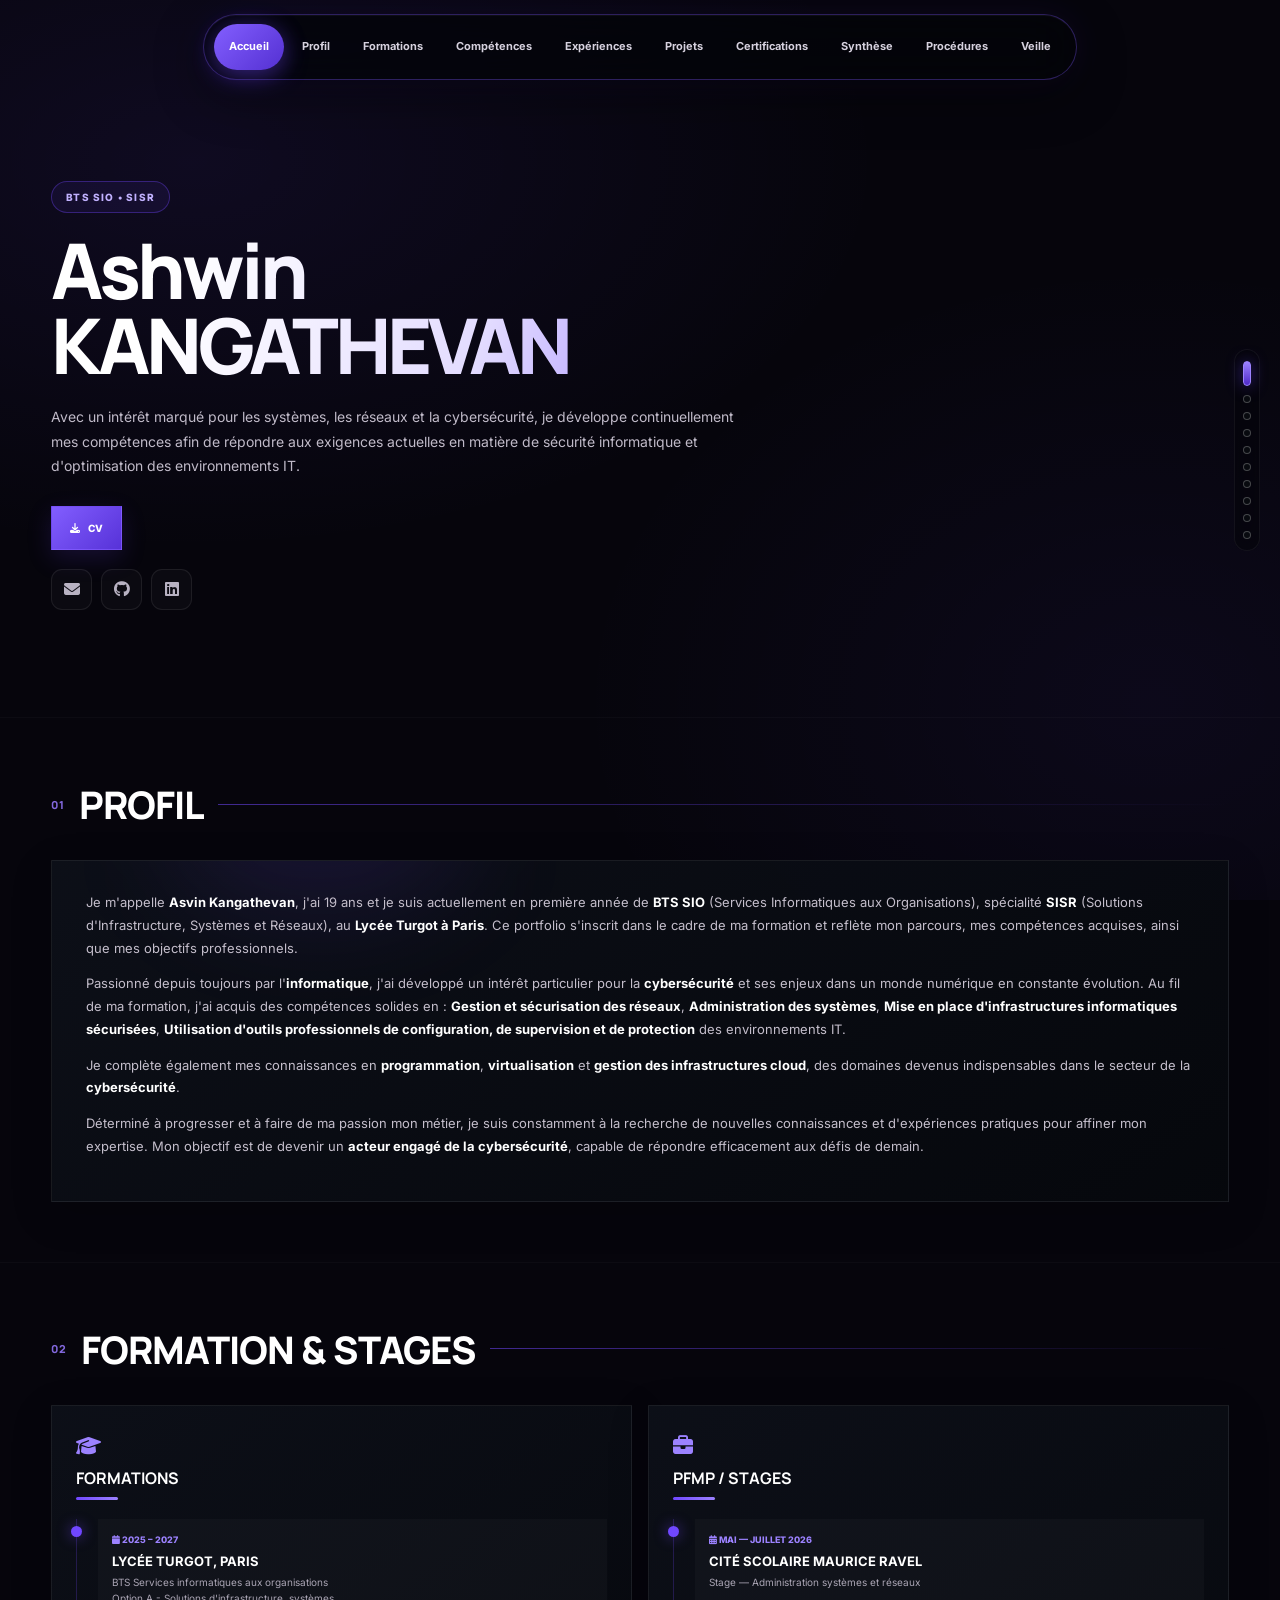
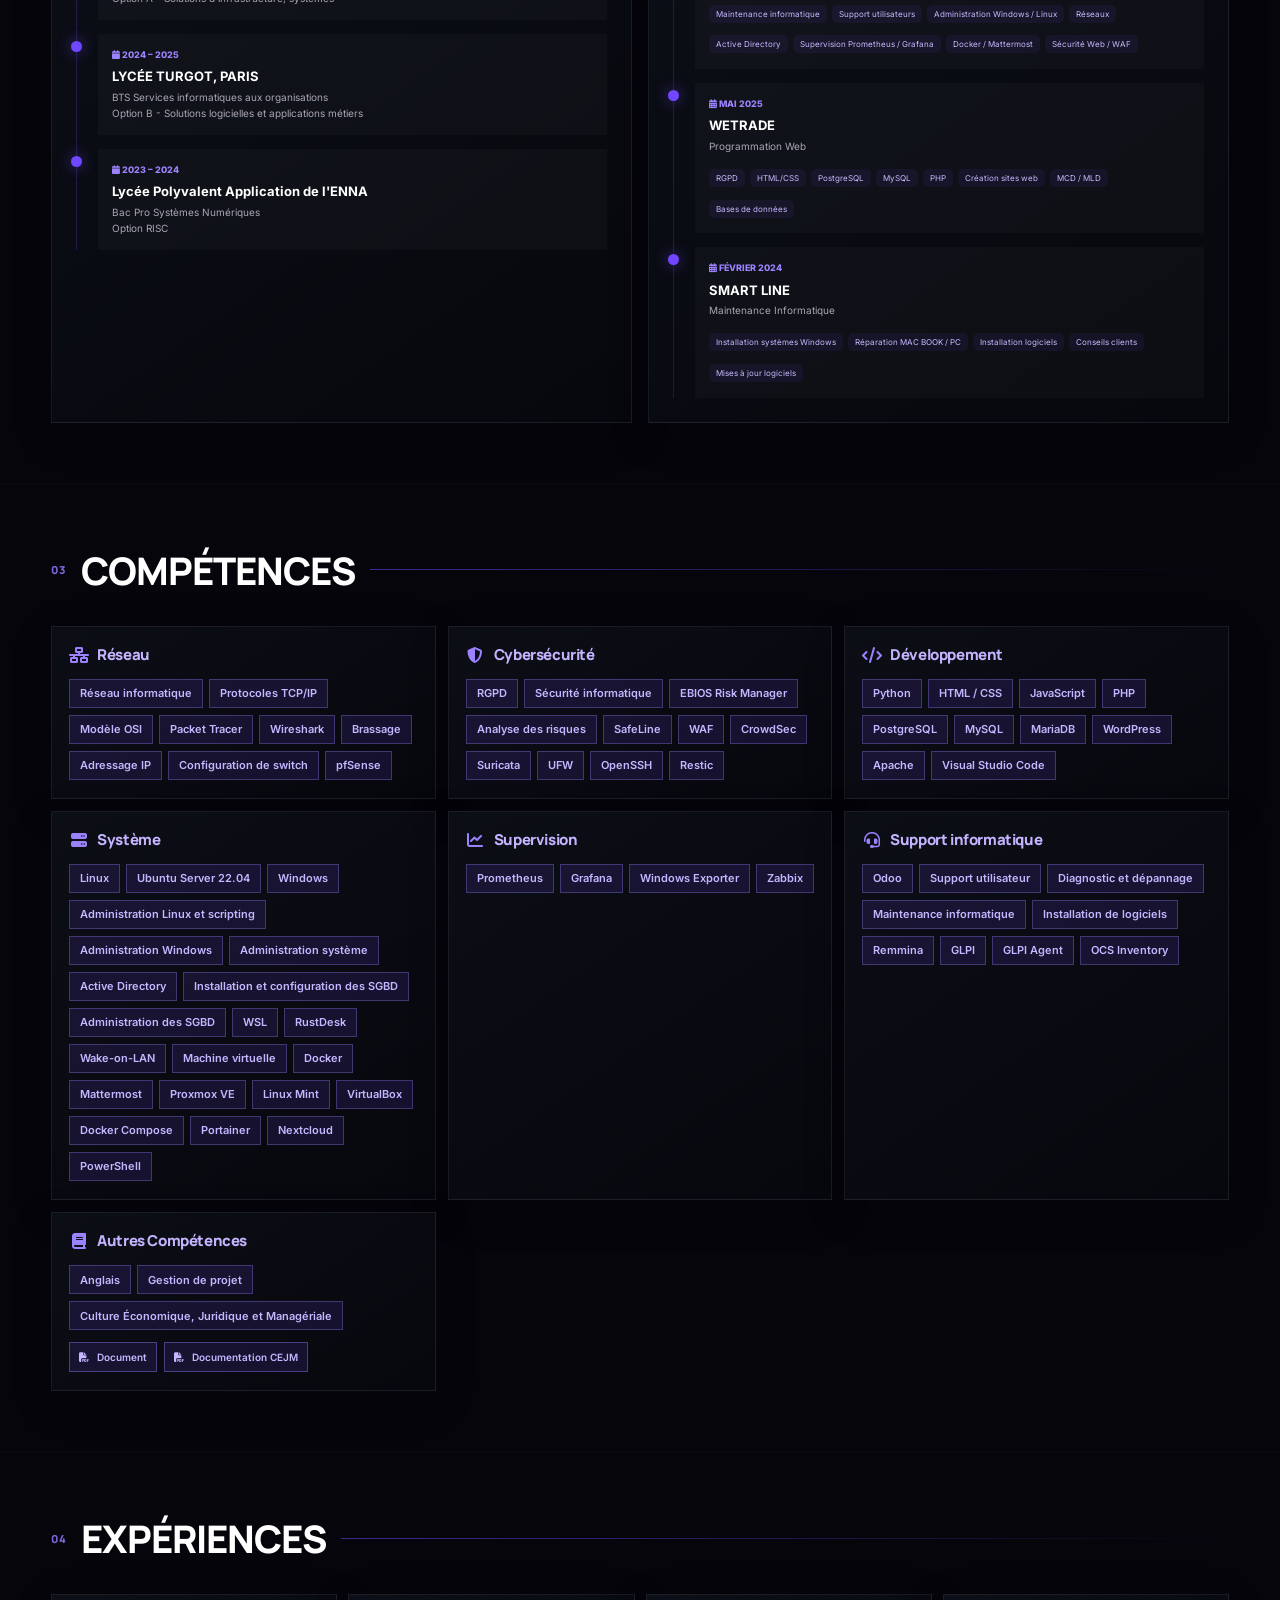
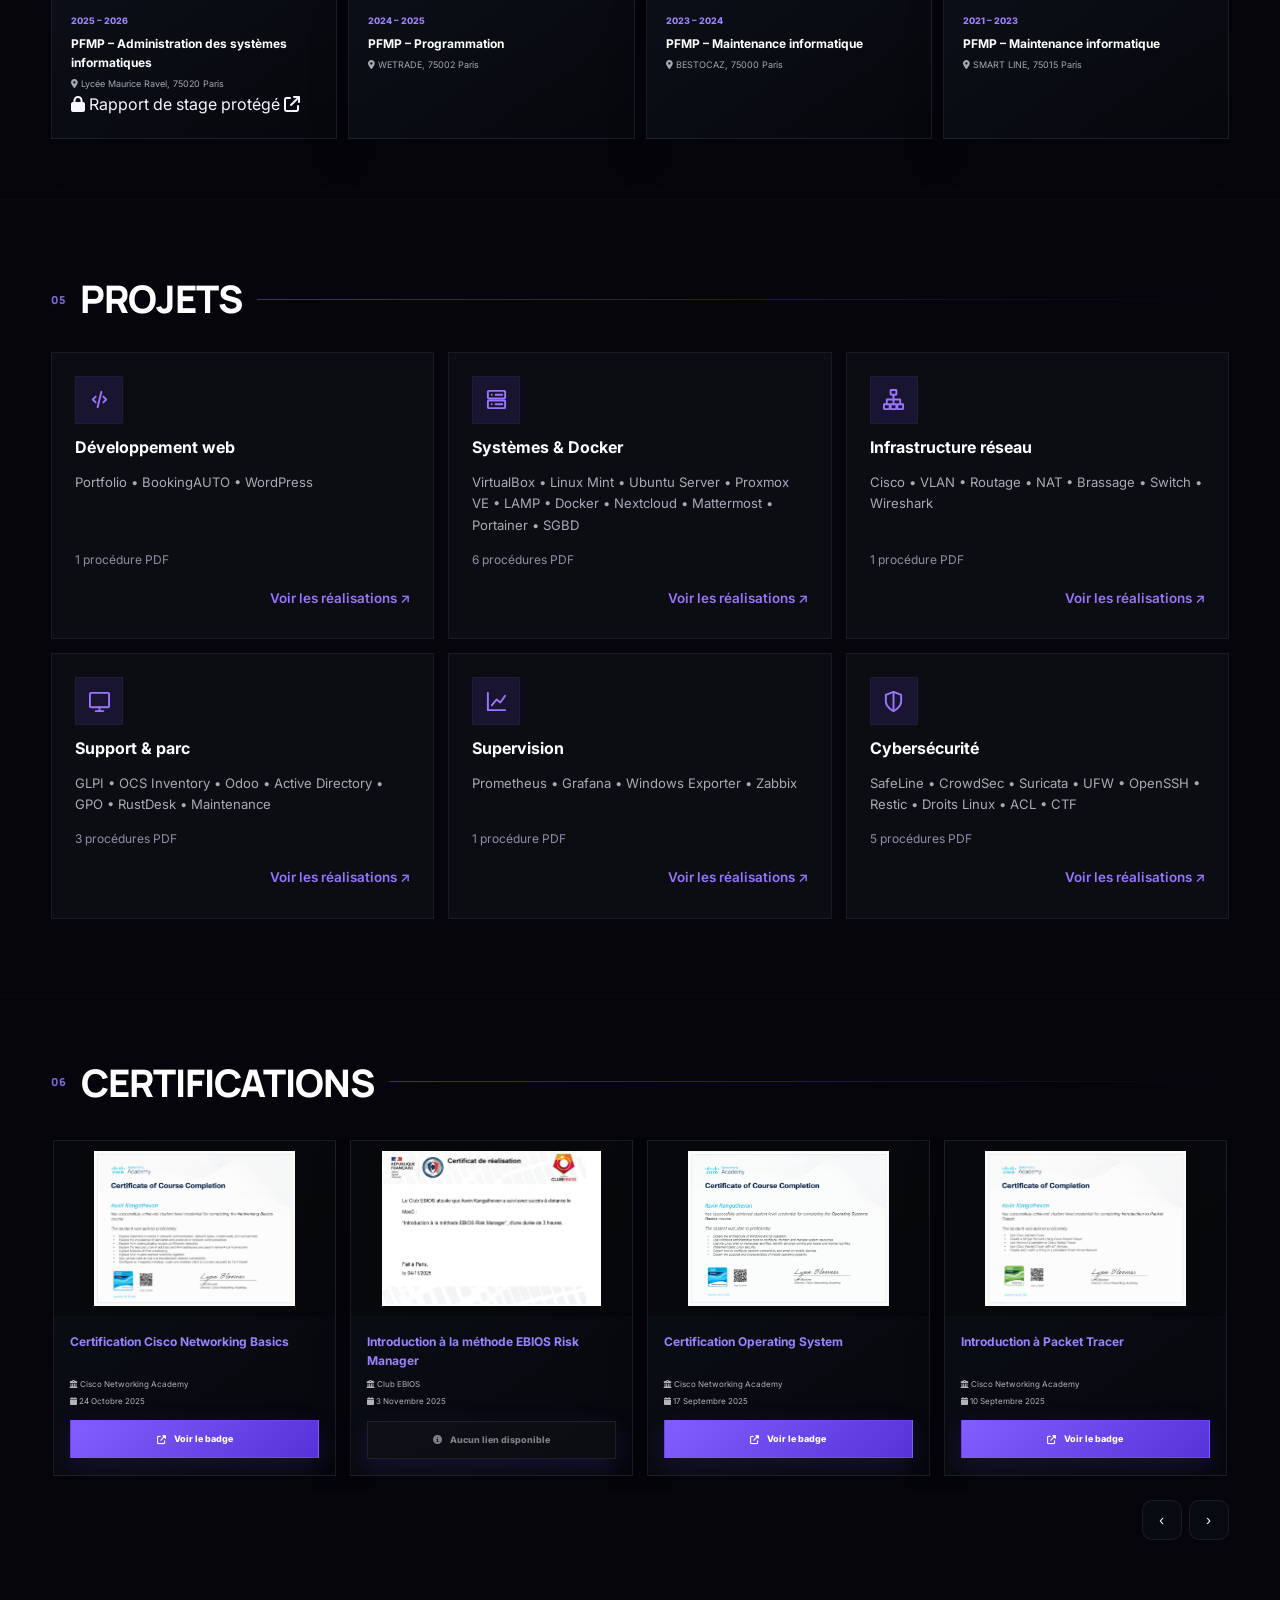
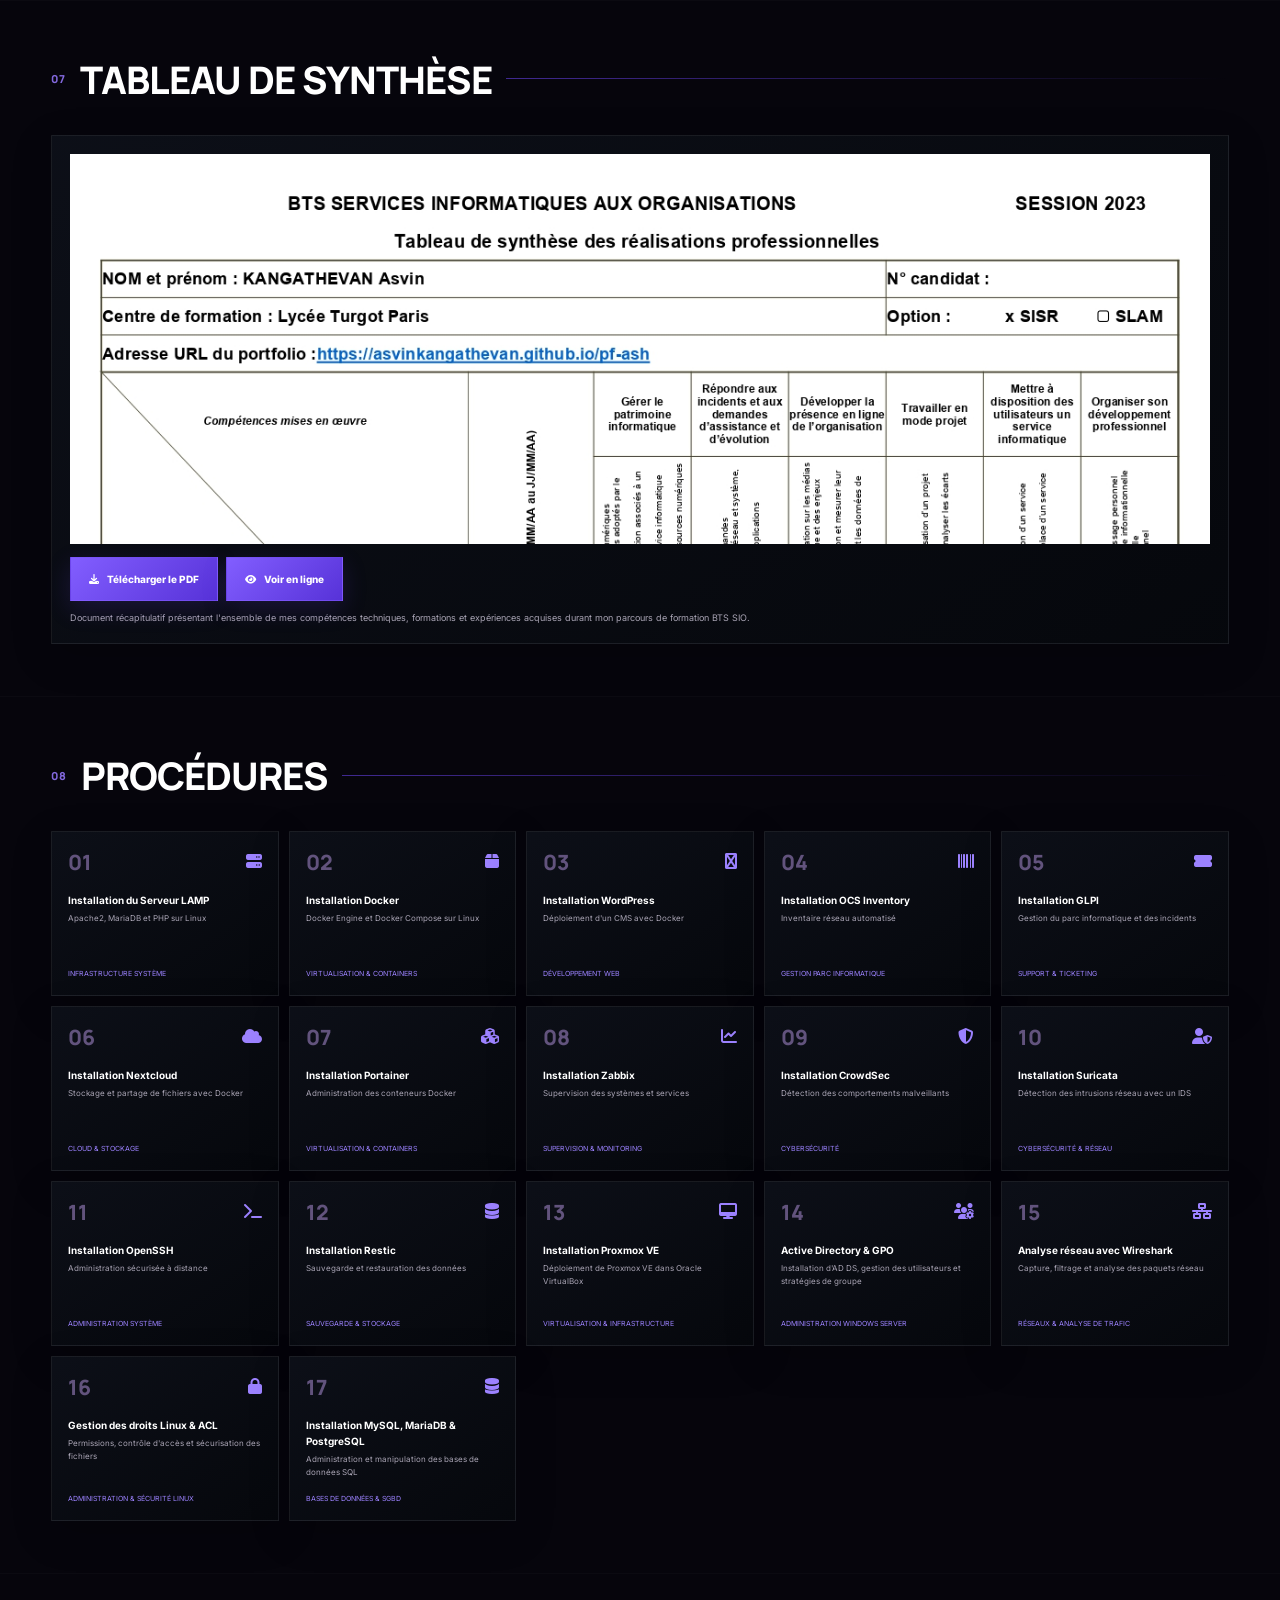
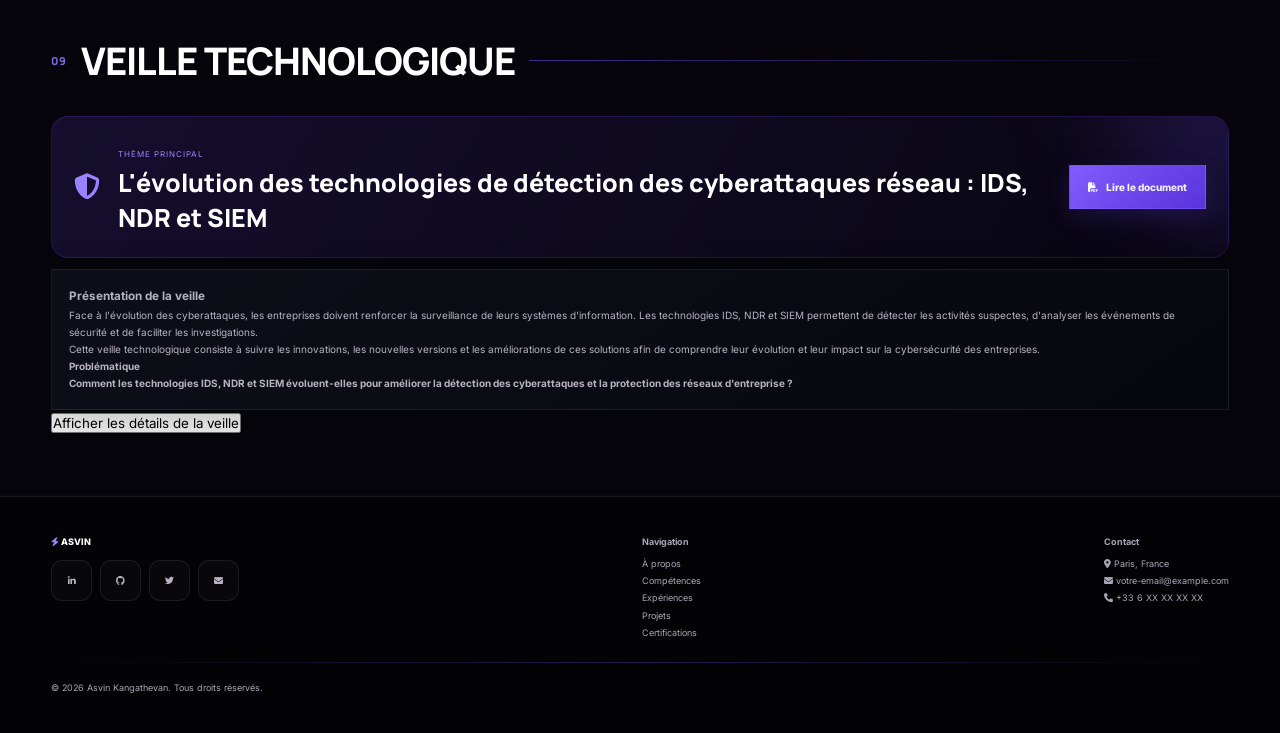
==== commit 3bfcdd03: "Add files via upload" ====
--- a/index.html
+++ b/index.html
@@ -325,7 +325,7 @@
                     <span class="competence-tag">Linux</span>
                     <span class="competence-tag">Ubuntu Server 22.04</span>
                     <span class="competence-tag">Windows</span>
-                    <span class="competence-tag">Administration Linux</span>
+                    <span class="competence-tag">Administration Linux et scripting</span>
                     <span class="competence-tag">Administration Windows</span>
                     <span class="competence-tag">Administration système</span>
                     <span class="competence-tag">Active Directory</span>
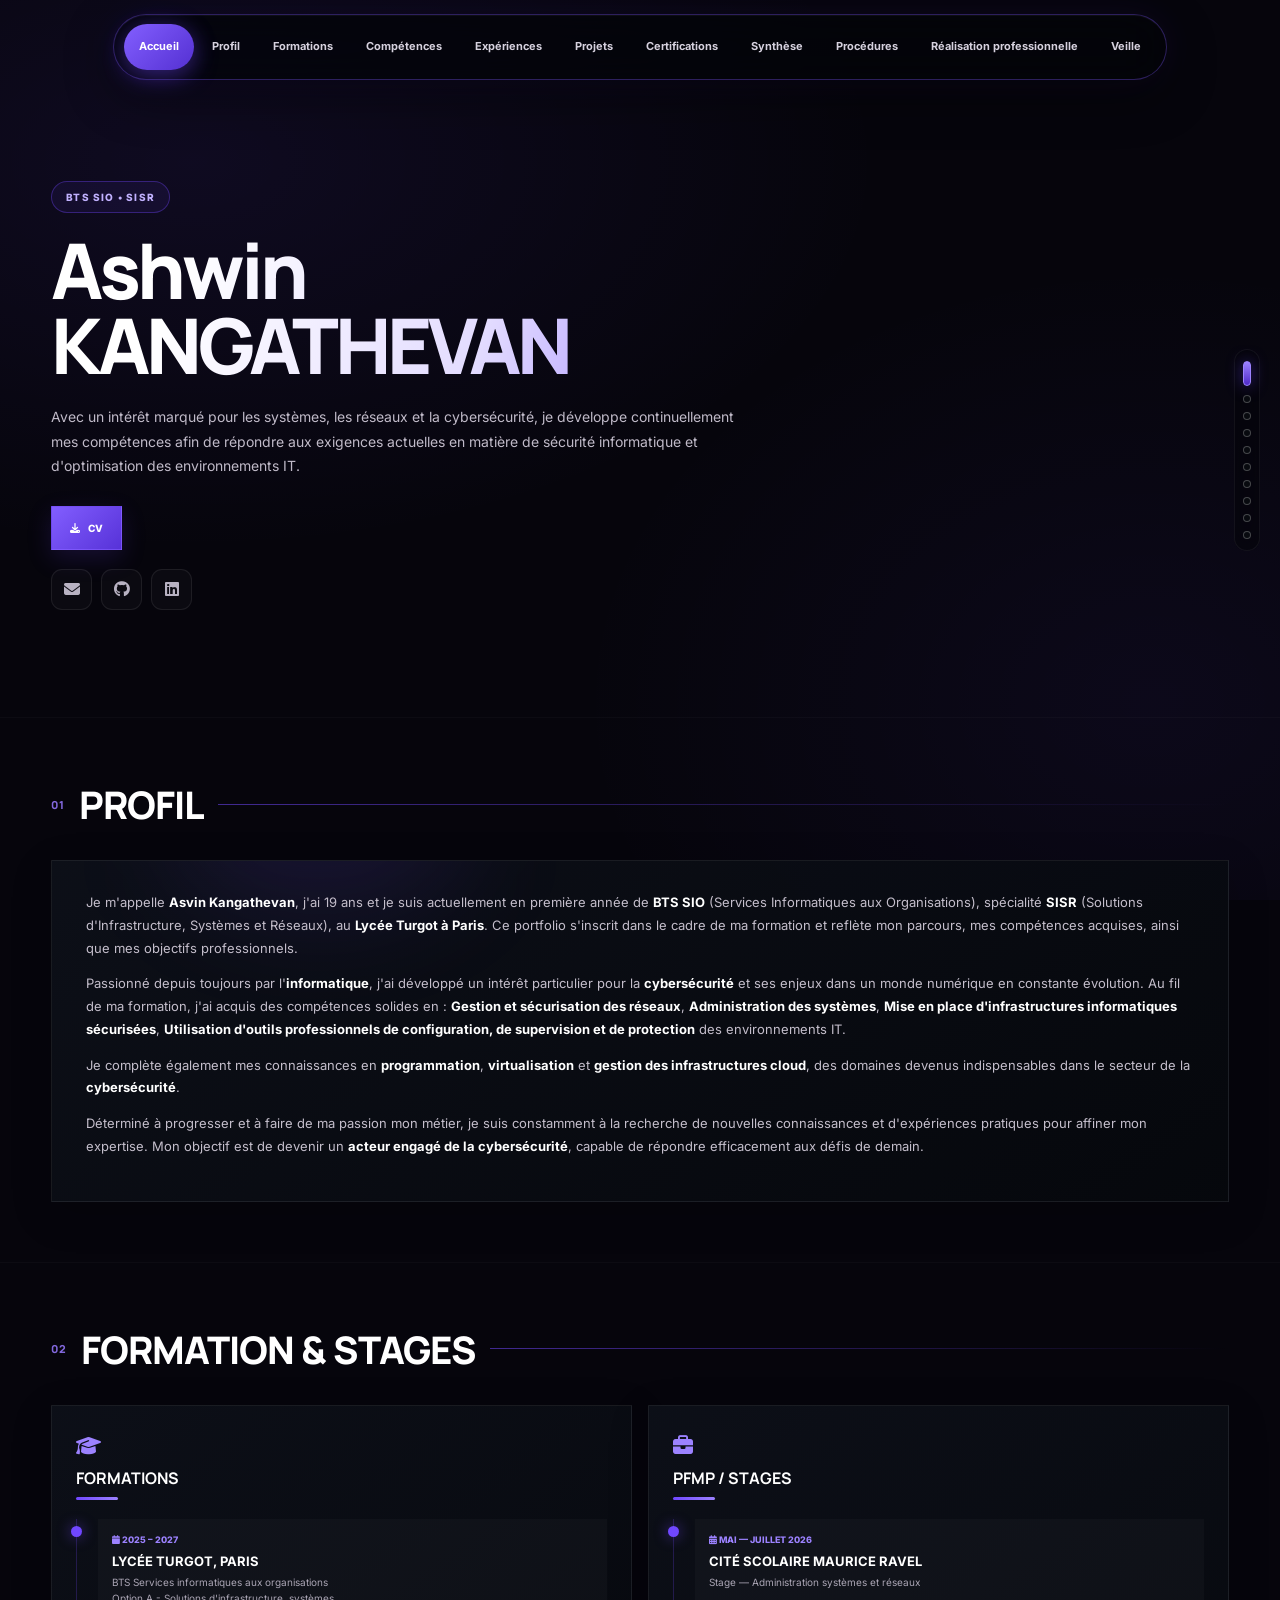
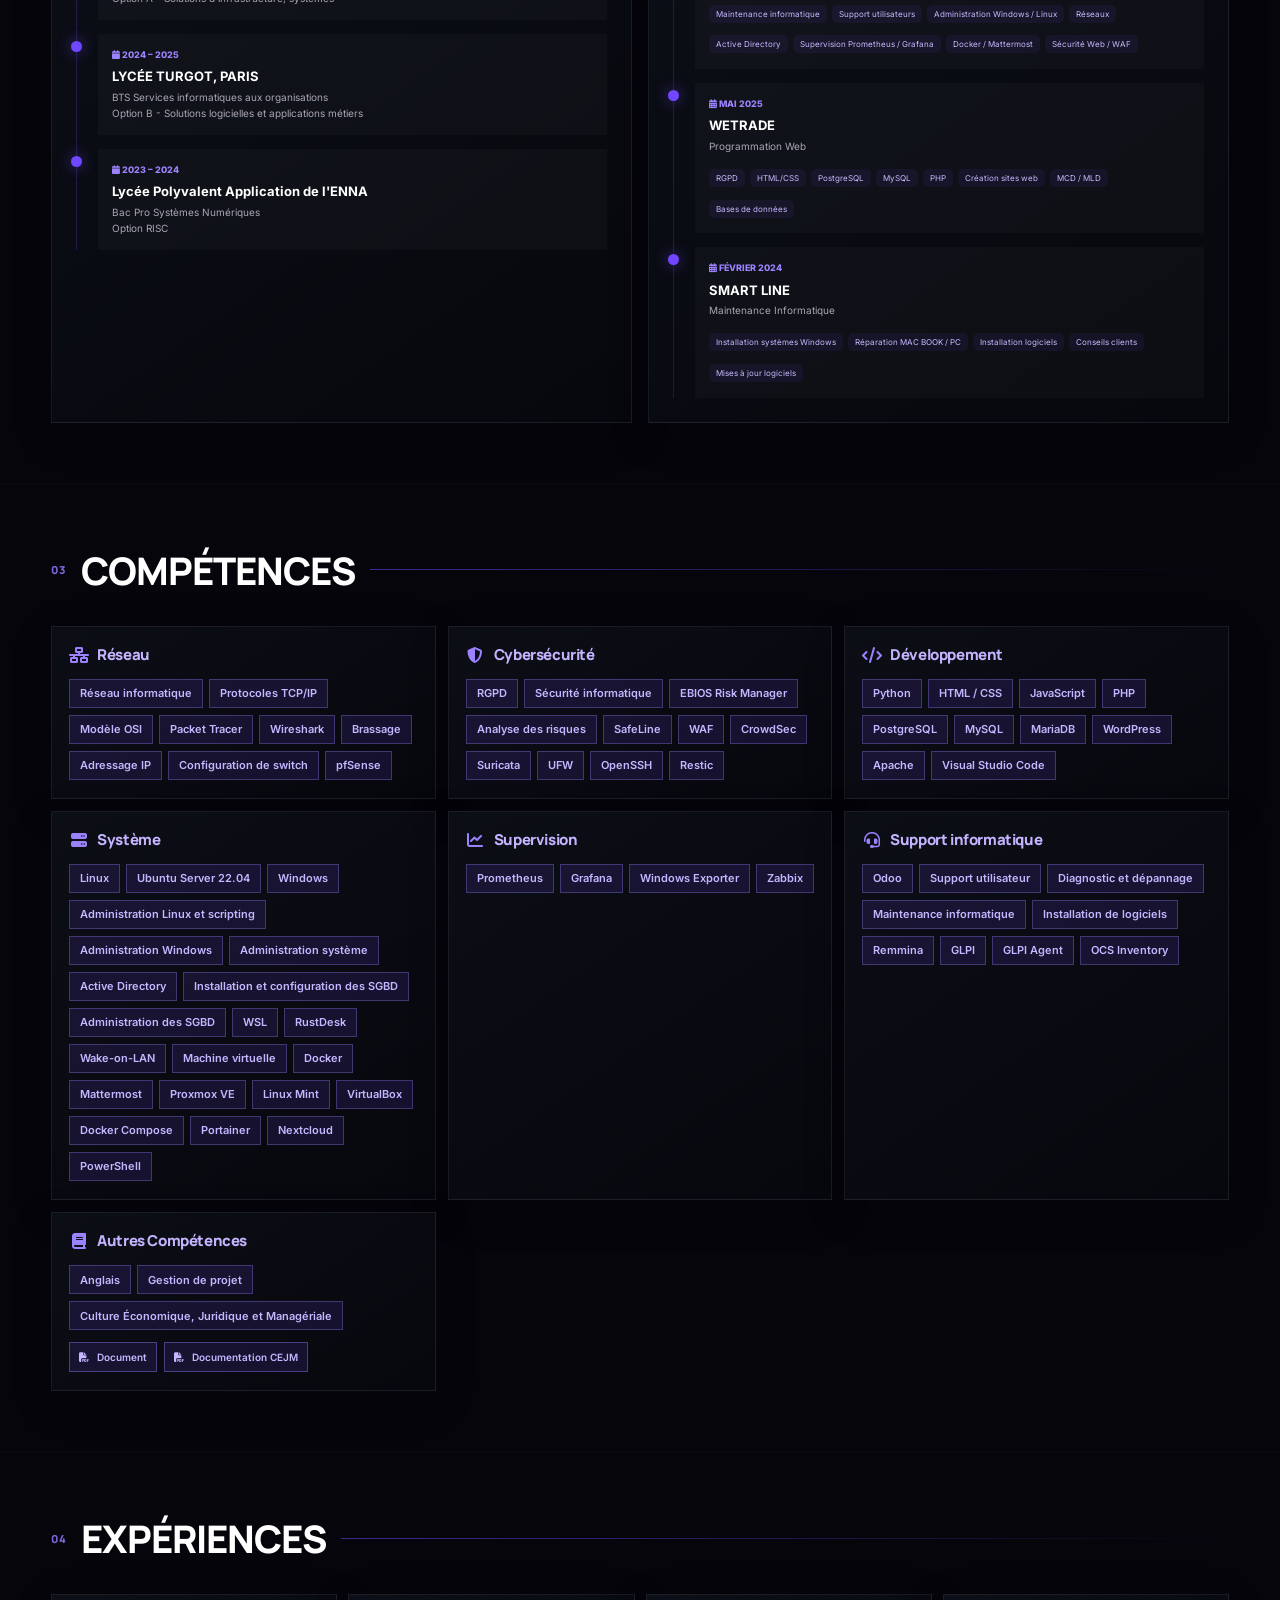
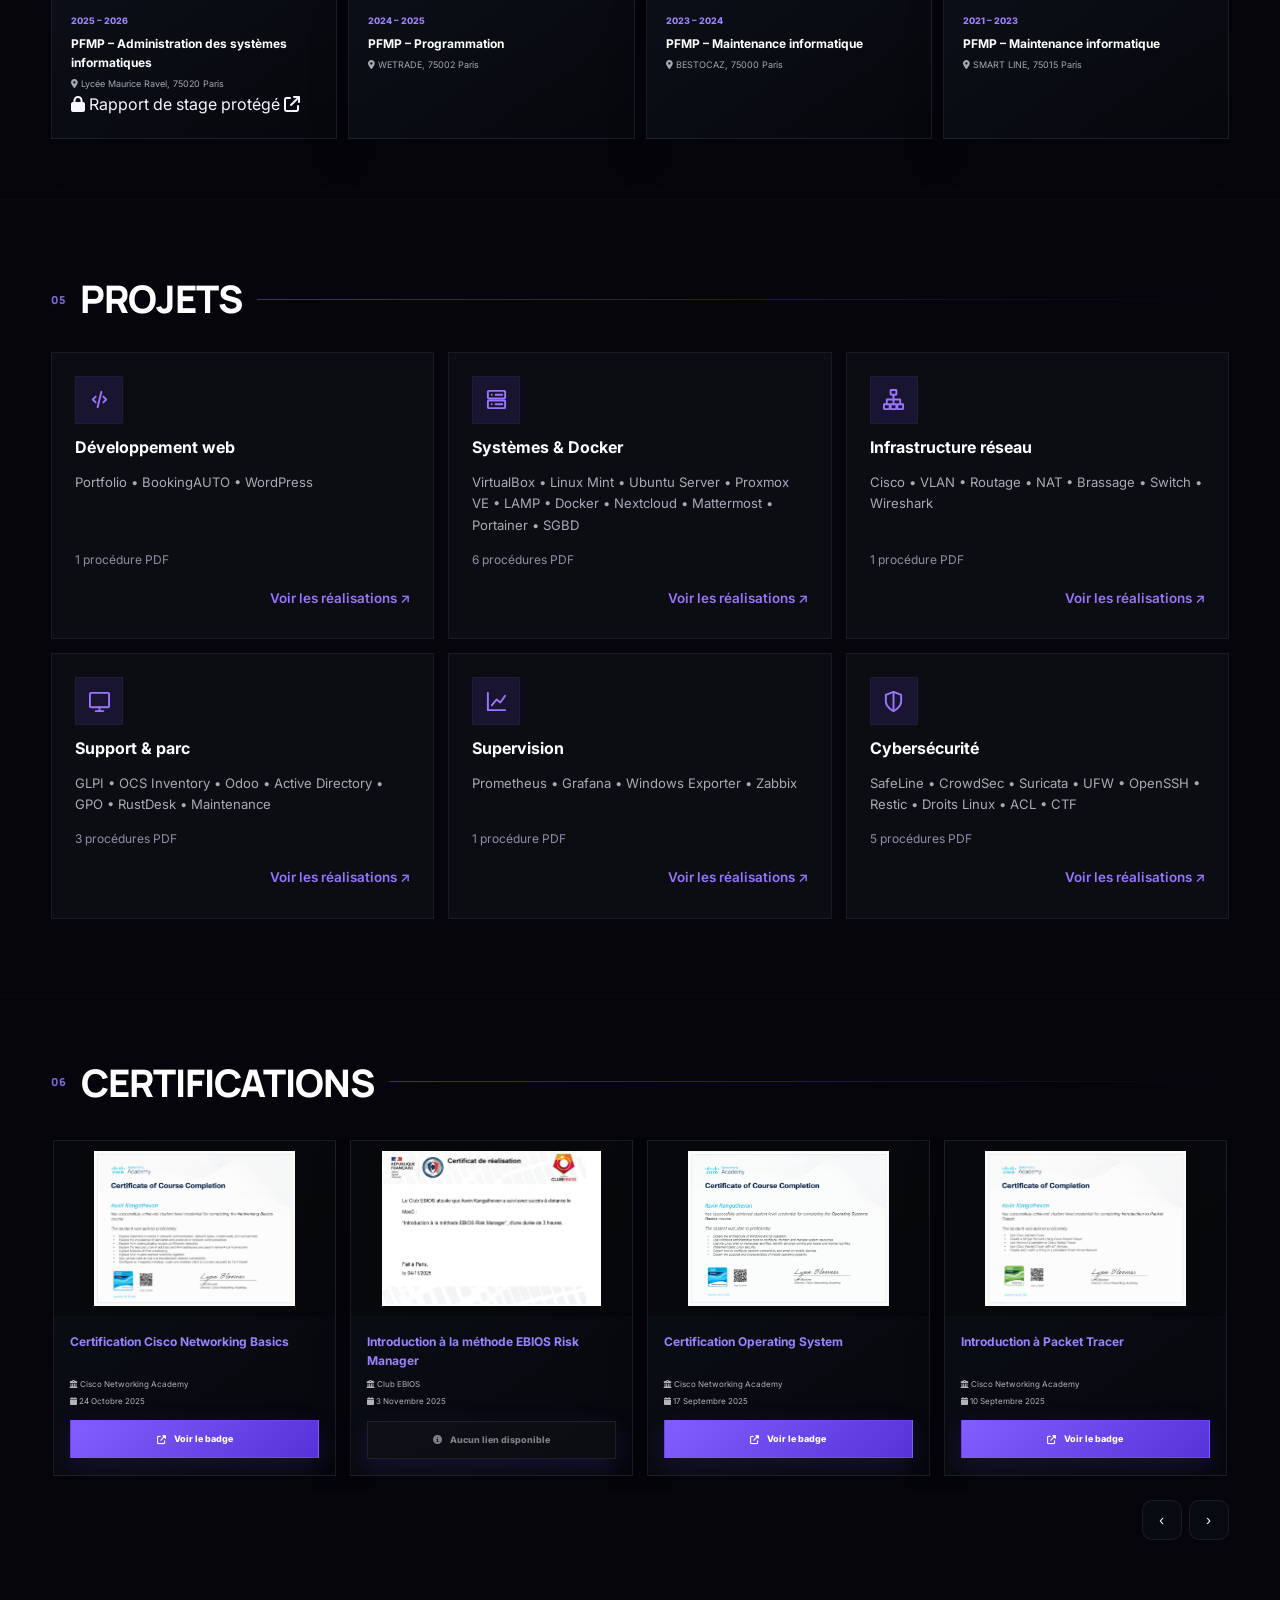
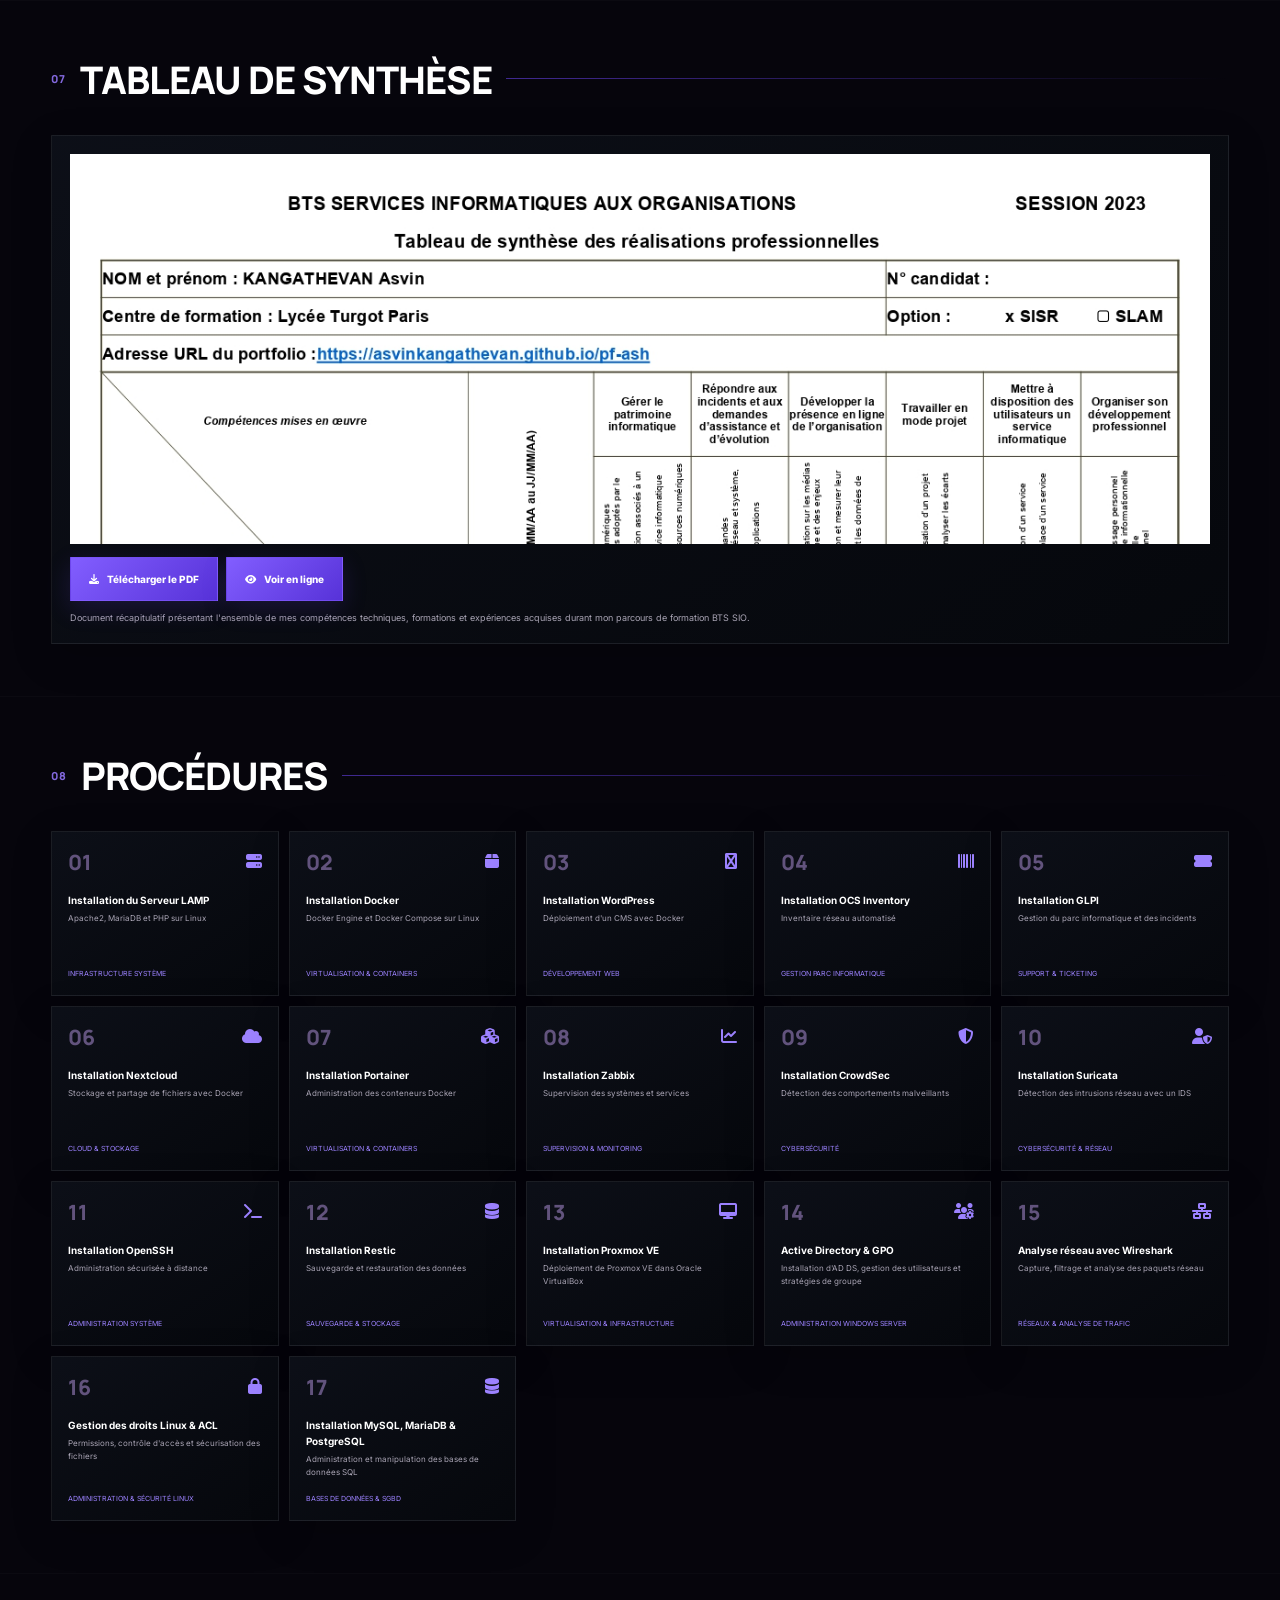
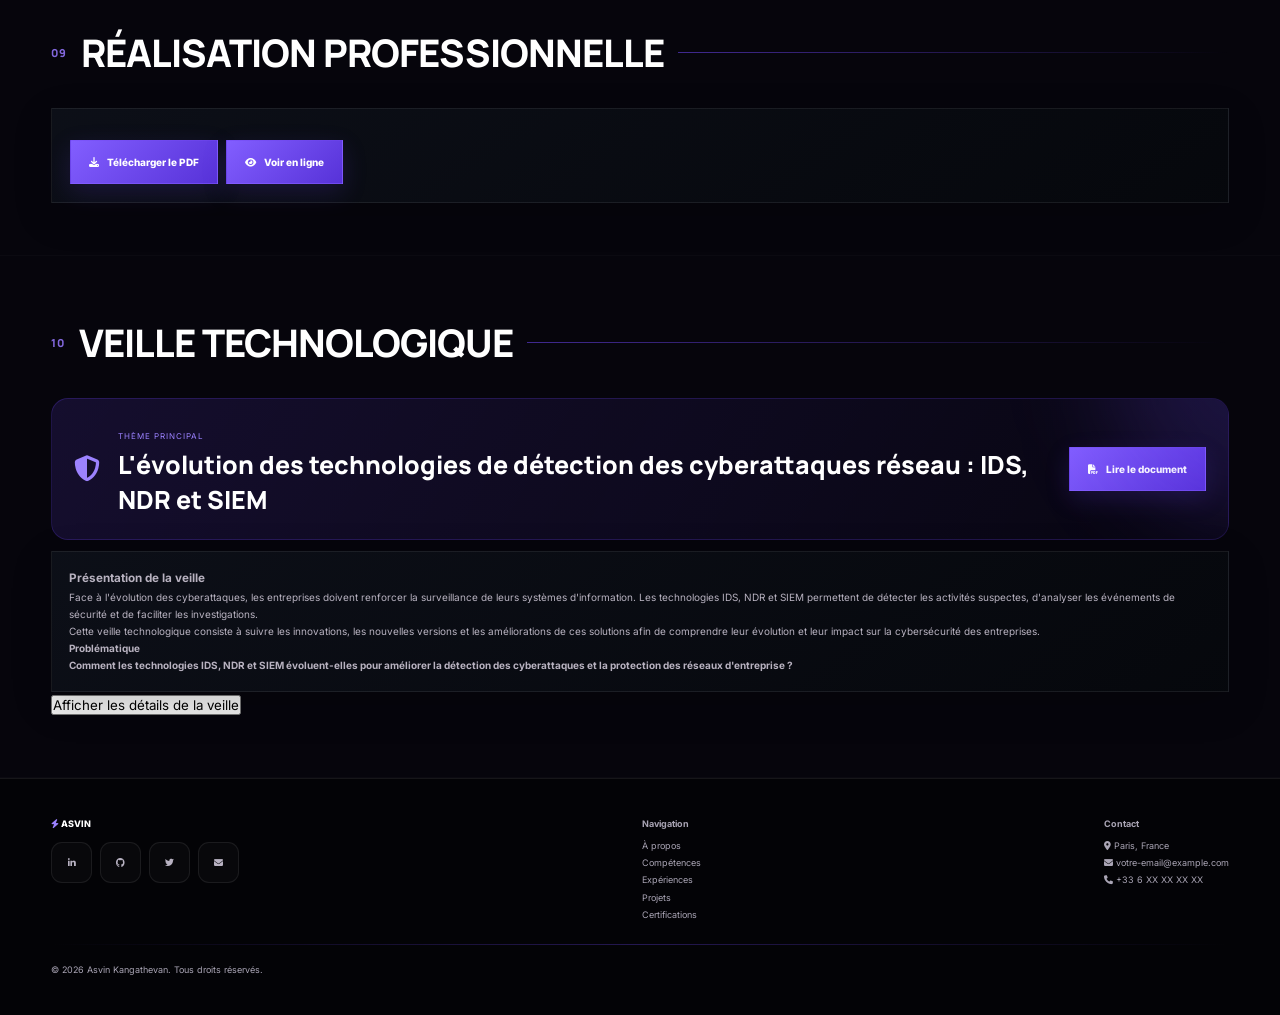
==== commit 2f97e750: "Add files via upload" ====
--- a/index.html
+++ b/index.html
@@ -23,6 +23,7 @@
 <li><a class="nav-link" href="#certi">Certifications</a></li>
 <li><a class="nav-link" href="#tb">Synthèse</a></li>
 <li><a class="nav-link" href="#procedure">Procédures</a></li>
+<li><a class="nav-link" href="#rp">Réalisation professionnelle</a></li>
 <li><a class="nav-link" href="#veille">Veille</a></li>
 </ul>
 </nav>
@@ -1023,6 +1024,34 @@
 </section>
 
 
+<section class="synthesis-area" id="rp">
+<div class="container">
+<div class="section-title">
+<h2>RÉALISATION PROFESSIONNELLE</h2>
+<div class="title-line"></div>
+</div>
+<div class="synthesis-wrapper animate-on-scroll">
+<!-- Cadre principal -->
+<div class="synthesis-frame">
+
+<!-- Badge de téléchargement -->
+<div class="synthesis-actions">
+<a class="synthesis-download-btn" download="" href="tds/situation professionelle.pdf">
+<i class="fa fa-download"></i>
+<span>Télécharger le PDF</span>
+</a>
+<a class="synthesis-view-btn" href="tds/situation professionelle.pdf" target="_blank">
+<i class="fa fa-eye"></i>
+<span>Voir en ligne</span>
+</a>
+</div>
+</div>
+<!-- Légende descriptive -->
+
+</div>
+</div>
+</section>
+
 
 
 
